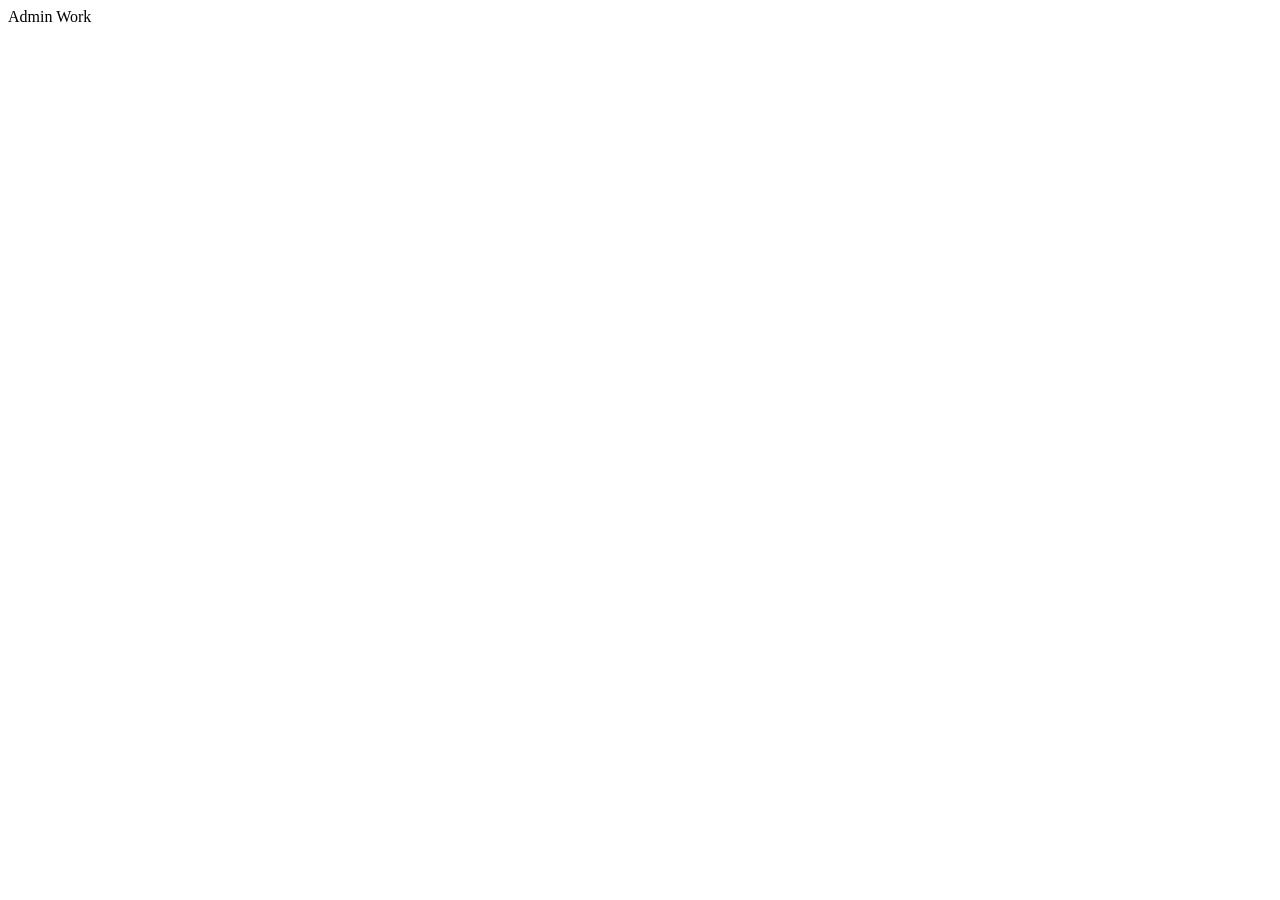
==== index.html @ 3e9dcbf3 "publish" ====
<!DOCTYPE html>
<html lang="zh-CN">
  <head>
    <meta charset="UTF-8" />
    <link rel="icon" href="/admin-work/favicon.ico" />
    <meta name="viewport" content="width=device-width, initial-scale=1.0" />
    <meta
      http-equiv="keywords"
      content="vue,admin,work,vue-admin,vue-admin-work,admin-work,后台,后台管理,框架,spa,vite,vite2,element,element-plus,element-ui,naive,naive-ui,typescript,vue3"
    />
    <link rel="stylesheet" href="/admin-work/static/loading.css" />
    <title>Admin Work</title>
  <script type="module" crossorigin src="/admin-work/assets/index.4fc6acd1.js"></script>
  <link rel="modulepreload" href="/admin-work/assets/vendor.f7361d5e.js">
  <link rel="stylesheet" href="/admin-work/assets/index.82a937ba.css">
</head>
  <body>
    <div id="app">
      <div class="first-loading-wrp">
        <div class="loading-wrp">
          <span class="line"></span>
          <span class="line"></span>
          <span class="line"></span>
          <span class="line"></span>
          <span class="line"></span>
          <span class="line"></span>
          <span class="line"></span>
          <span class="line"></span>
        </div>
        <div class="title">Admin Work</div>
      </div>
    </div>
    
  </body>
</html>
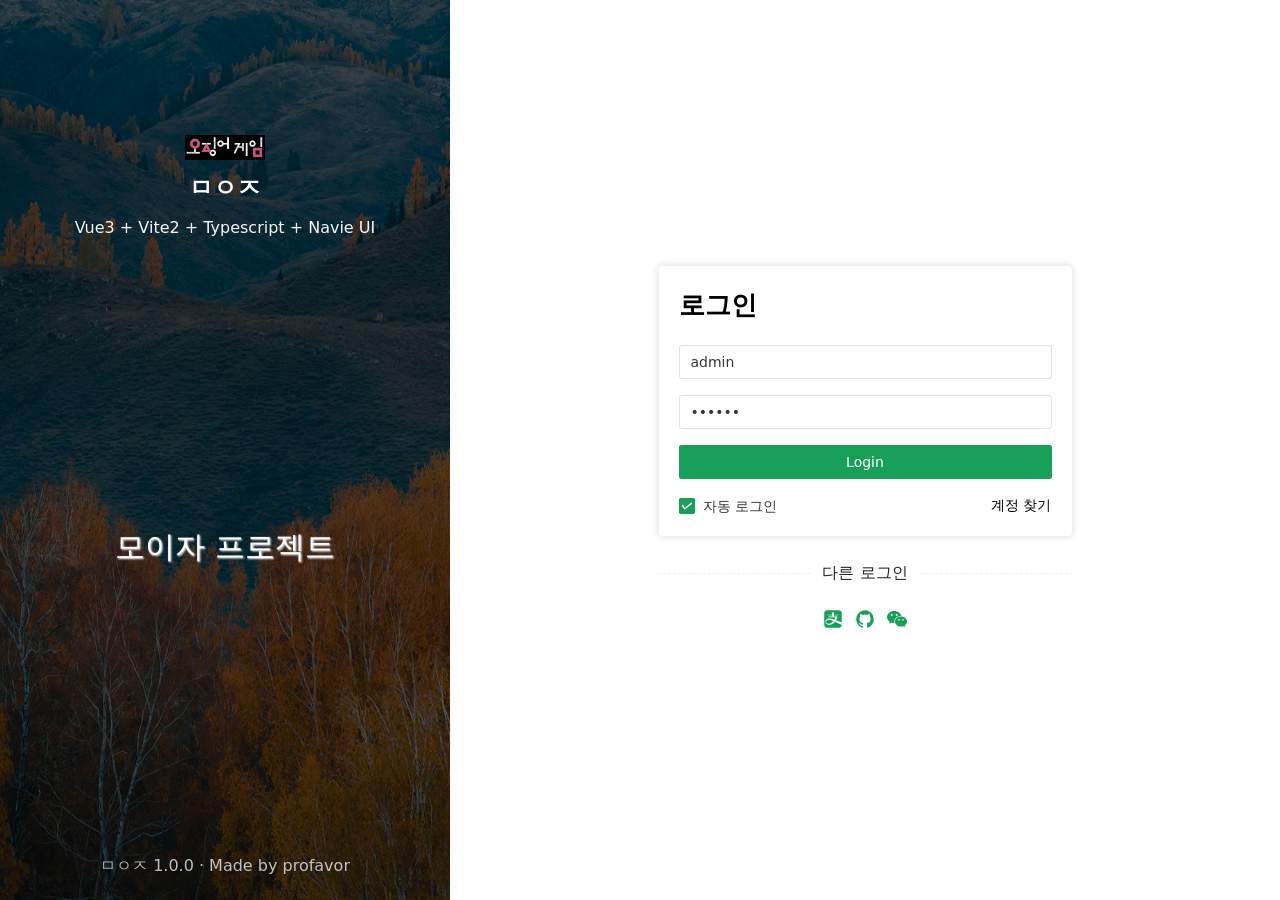
==== commit a7d2b55e: "배포 수정" ====
--- a/index.html
+++ b/index.html
@@ -1,18 +1,18 @@
 <!DOCTYPE html>
-<html lang="zh-CN">
+<html lang="ko">
   <head>
     <meta charset="UTF-8" />
-    <link rel="icon" href="/admin-work/favicon.ico" />
+    <link rel="icon" href="/favicon.ico" />
     <meta name="viewport" content="width=device-width, initial-scale=1.0" />
     <meta
       http-equiv="keywords"
-      content="vue,admin,work,vue-admin,vue-admin-work,admin-work,后台,后台管理,框架,spa,vite,vite2,element,element-plus,element-ui,naive,naive-ui,typescript,vue3"
+      content="vue,admin,work,vue-admin,vue-admin-work,admin-work,spa,vite,vite2,element,element-plus,element-ui,naive,naive-ui,typescript,vue3"
     />
-    <link rel="stylesheet" href="/admin-work/static/loading.css" />
+    <link rel="stylesheet" href="/static/loading.css" />
     <title>Admin Work</title>
-  <script type="module" crossorigin src="/admin-work/assets/index.4fc6acd1.js"></script>
-  <link rel="modulepreload" href="/admin-work/assets/vendor.f7361d5e.js">
-  <link rel="stylesheet" href="/admin-work/assets/index.82a937ba.css">
+  <script type="module" crossorigin src="/assets/index.59d71c91.js"></script>
+  <link rel="modulepreload" href="/assets/vendor.4f9a1a4c.js">
+  <link rel="stylesheet" href="/assets/index.42f4bab5.css">
 </head>
   <body>
     <div id="app">
--- a/static/loading.css
+++ b/static/loading.css
@@ -0,0 +1,70 @@
+.first-loading-wrp {
+  display: flex;
+  flex-direction: column;
+  align-items: center;
+  justify-content: center;
+  height: 90vh;
+  min-height: 90vh;
+}
+
+.loading-wrp{
+  display: flex;
+}
+
+.line{
+  width: 5px;
+  height: 50px;
+  margin: 0 5px;
+  border-radius: 30px;
+}
+
+.loading-wrp > span:nth-child(even) {
+  background-color: #eb0f0f;
+  animation: growAnim 0.4s linear infinite alternate-reverse;
+}
+
+.loading-wrp > span:nth-child(odd) {
+  background-color: #18a058;
+  animation: growAnimReverse 0.4s linear infinite alternate-reverse;
+}
+
+@keyframes growAnim {
+  0% {
+    transform: scale(1, 0.3);
+    -ms-transform: scale(1, 0.3);
+    -webkit-transform: scale(1, 0.3);
+    -moz-transform: scale(1, 0.3);
+    -o-transform: scale(1, 0.3);
+  }
+  100% {
+    transform: scale(1, 1);
+    -ms-transform: scale(1, 1);
+    -webkit-transform: scale(1, 1);
+    -moz-transform: scale(1, 1);
+    -o-transform: scale(1, 1);
+  }
+}
+
+@keyframes growAnimReverse {
+  from {
+    transform: scale(1, 1);
+    -ms-transform: scale(1, 1);
+    -webkit-transform: scale(1, 1);
+    -moz-transform: scale(1, 1);
+    -o-transform: scale(1, 1);
+  }
+  to {
+    transform: scale(1, 0.3);
+    -ms-transform: scale(1, 0.3);
+    -webkit-transform: scale(1, 0.3);
+    -moz-transform: scale(1, 0.3);
+    -o-transform: scale(1, 0.3);
+  }
+}
+
+.first-loading-wrp .title{
+  font-size: 28px; 
+  font-weight: bold; 
+  text-align: center; 
+  margin-top: 50px;
+}
--- a/assets/index.42f4bab5.css
+++ b/assets/index.42f4bab5.css
@@ -0,0 +1,9 @@
+.vaw-layout-container[data-v-435a04eb]{height:100%;max-width:100%;overflow-x:hidden}.vaw-layout-container .mobile-shadow[data-v-435a04eb]{display:none}.vaw-layout-container .layout-mode-ttb[data-v-435a04eb]{margin-top:48px;transition:all .3s ease}.is-mobile .mobile-shadow[data-v-435a04eb]{background-color:#000;position:fixed;top:0;left:0;width:100vw;height:100vh;z-index:997}.is-mobile .close-shadow[data-v-435a04eb]{display:none}.is-mobile .show-shadow[data-v-435a04eb]{display:block;opacity:.5;transition:all .3s ease}.svg-icon[data-v-22845d11]{width:1em;height:1em;vertical-align:-.15em;fill:currentColor;overflow:hidden}.svg-icon[data-v-22845d11]:hover{fill:var(--primary-color-hover)}.svg-external-icon[data-v-22845d11]{background-color:currentColor;-webkit-mask-size:cover!important;mask-size:cover!important;display:inline-block}.scrollbar[data-v-792f3670]::-webkit-scrollbar{width:0}.main-layout-open-status[data-v-792f3670]{margin-left:var(--menu-width)}.main-layout-close-status[data-v-792f3670]{margin-left:65px}.nav-bar-open-status.fixed-nav-bar[data-v-792f3670]{width:calc(100% - var(--menu-width))}.nav-bar-close-status.fixed-nav-bar[data-v-792f3670]{width:calc(100% - 65px)}.main-layout[data-v-792f3670]{padding-top:0;overflow-y:auto}.main-layout_fixed-nav-bar[data-v-792f3670]{padding-top:88px;overflow-y:hidden}.main-layout_fixed-nav-bar .main-base-style[data-v-792f3670]{overflow-y:auto}.vaw-main-layout-container[data-v-792f3670]{height:100%;box-sizing:border-box;transition:margin-left .3s ease}.vaw-main-layout-container .main-base-style[data-v-792f3670]{height:100%;box-sizing:border-box;padding:5px}.vaw-main-layout-container .main-base-light-theme[data-v-792f3670]{background-color:#f0f2f5}.vaw-main-layout-container .main-base-dark-theme[data-v-792f3670]{background-color:#333}.vaw-main-layout-container .main-section[data-v-792f3670]{min-height:calc(100% - 45px - 5px);overflow-x:hidden}.vaw-main-layout-container .fixed-nav-bar[data-v-792f3670]{position:fixed;top:0;transition:width .3s ease;z-index:99}.vaw-main-layout-container .tab-bar-top[data-v-792f3670]{padding-top:48px}.footer-wrapper[data-v-792f3670]{margin-top:6px}.is-mobile .main-layout-close-status[data-v-792f3670],.is-mobile .main-layout-open-status[data-v-792f3670]{margin-left:0;transition:none}.is-mobile .nav-bar-close-status[data-v-792f3670],.is-mobile .nav-bar-open-status[data-v-792f3670]{width:100%}.action-items-wrapper[data-v-efa1f1b6]{position:relative;height:100%;display:flex;align-items:center;z-index:1}.action-items-wrapper .action-item[data-v-efa1f1b6]{min-width:40px;display:flex;align-items:center}.action-items-wrapper .action-item[data-v-efa1f1b6]:hover{cursor:pointer;color:var(--primary-color-hover)}.action-items-wrapper .badge-action-item[data-v-efa1f1b6]{cursor:pointer;margin-right:30px}[data-v-efa1f1b6] .n-input .n-input__border{border:none;border-bottom:1px solid currentColor}[data-v-efa1f1b6] .el-input__inner{border:none!important;height:35px;line-height:35px;color:currentColor!important;background-color:transparent!important}.vaw-avatar-container .action-wrapper[data-v-ae8d3c30]{display:flex;align-items:center}.vaw-avatar-container .action-wrapper .avatar[data-v-ae8d3c30]{width:calc(48px - 15px);height:calc(48px - 15px);display:flex;align-items:center}.vaw-avatar-container .action-wrapper .avatar>img[data-v-ae8d3c30]{border:1px solid #f6f6f6;width:100%;height:100%;-o-object-fit:cover;object-fit:cover;border-radius:50%}.vaw-avatar-container .action-wrapper .nick-name[data-v-ae8d3c30]{margin-left:10px}.vaw-avatar-container .action-wrapper .nick-name .tip[data-v-ae8d3c30]{transform:rotate(0);transition:transform .3s ease}.vaw-avatar-container[data-v-ae8d3c30]:hover{cursor:pointer}.vaw-avatar-container:hover .nick-name .tip[data-v-ae8d3c30]{transform:rotate(180deg);transition:transform .3s ease}.grid-wrapper .icon-wrapper[data-v-62d214cc]{cursor:pointer;border:1px solid #f5f5f5}.CodeMirror{color:#000}.CodeMirror-lines{padding:4px 0}.CodeMirror pre{padding:0 4px}.CodeMirror-gutter-filler,.CodeMirror-scrollbar-filler{background-color:#fff}.CodeMirror-gutters{border-right:1px solid #ddd;background-color:#f7f7f7;white-space:nowrap}.CodeMirror-linenumber{padding:0 3px 0 5px;min-width:20px;text-align:right;color:#999;white-space:nowrap}.CodeMirror-guttermarker{color:#000}.CodeMirror-guttermarker-subtle{color:#999}.CodeMirror-cursor{border-left:1px solid #000;border-right:none;width:0}.CodeMirror div.CodeMirror-secondarycursor{border-left:1px solid silver}.cm-fat-cursor .CodeMirror-cursor{width:auto;border:0!important;background:#7e7}.cm-fat-cursor div.CodeMirror-cursors{z-index:1}.cm-animate-fat-cursor{width:auto;border:0;-webkit-animation:blink 1.06s steps(1) infinite;animation:blink 1.06s steps(1) infinite;background-color:#7e7}@-webkit-keyframes blink{50%{background-color:transparent}}@keyframes blink{50%{background-color:transparent}}.cm-tab{display:inline-block;text-decoration:inherit}.CodeMirror-ruler{border-left:1px solid #ccc;position:absolute}.cm-s-default .cm-header{color:#00f}.cm-s-default .cm-quote{color:#090}.cm-negative{color:#d44}.cm-positive{color:#292}.cm-header,.cm-strong{font-weight:700}.cm-em{font-style:italic}.cm-link{text-decoration:underline}.cm-strikethrough{text-decoration:line-through}.cm-s-default .cm-keyword{color:#708}.cm-s-default .cm-atom{color:#219}.cm-s-default .cm-number{color:#164}.cm-s-default .cm-def{color:#00f}.cm-s-default .cm-variable-2{color:#05a}.cm-s-default .cm-variable-3{color:#085}.cm-s-default .cm-comment{color:#a50}.cm-s-default .cm-string{color:#a11}.cm-s-default .cm-string-2{color:#f50}.cm-s-default .cm-meta,.cm-s-default .cm-qualifier{color:#555}.cm-s-default .cm-builtin{color:#30a}.cm-s-default .cm-bracket{color:#997}.cm-s-default .cm-tag{color:#170}.cm-s-default .cm-attribute{color:#00c}.cm-s-default .cm-hr{color:#999}.cm-s-default .cm-link{color:#00c}.cm-invalidchar,.cm-s-default .cm-error{color:red}.CodeMirror-composing{border-bottom:2px solid}div.CodeMirror span.CodeMirror-matchingbracket{color:#0f0}div.CodeMirror span.CodeMirror-nonmatchingbracket{color:#f22}.CodeMirror-matchingtag{background:rgba(255,150,0,.3)}.CodeMirror-activeline-background{background:#e8f2ff}.CodeMirror{position:relative;overflow:hidden;background:#fff}.CodeMirror-scroll{overflow:scroll!important;margin-bottom:-30px;margin-right:-30px;padding-bottom:30px;height:100%;outline:0;position:relative}.CodeMirror-sizer{position:relative;border-right:30px solid transparent}.CodeMirror-gutter-filler,.CodeMirror-hscrollbar,.CodeMirror-scrollbar-filler,.CodeMirror-vscrollbar{position:absolute;z-index:6;display:none}.CodeMirror-vscrollbar{right:0;top:0;overflow-x:hidden;overflow-y:scroll}.CodeMirror-hscrollbar{bottom:0;left:0;overflow-y:hidden;overflow-x:scroll}.CodeMirror-scrollbar-filler{right:0;bottom:0}.CodeMirror-gutter-filler{left:0;bottom:0}.CodeMirror-gutters{position:absolute;left:0;top:0;min-height:100%;z-index:3}.CodeMirror-gutter{white-space:normal;height:100%;display:inline-block;vertical-align:top;margin-bottom:-30px}.CodeMirror-gutter-wrapper{position:absolute;z-index:4;background:0 0!important;border:none!important;-webkit-user-select:none;-moz-user-select:none;-ms-user-select:none;user-select:none}.CodeMirror-gutter-background{position:absolute;top:0;bottom:0;z-index:4}.CodeMirror-gutter-elt{position:absolute;cursor:default;z-index:4}.CodeMirror-lines{cursor:text;min-height:1px}.CodeMirror pre{border-radius:0;border-width:0;background:0 0;font-family:inherit;font-size:inherit;margin:0;white-space:pre;word-wrap:normal;line-height:inherit;color:inherit;z-index:2;position:relative;overflow:visible;-webkit-tap-highlight-color:transparent;font-variant-ligatures:none}.CodeMirror-wrap pre{word-wrap:break-word;white-space:pre-wrap;word-break:normal}.CodeMirror-linebackground{position:absolute;left:0;right:0;top:0;bottom:0;z-index:0}.CodeMirror-linewidget{position:relative;z-index:2;overflow:auto}.CodeMirror-code{outline:0}.CodeMirror-gutter,.CodeMirror-gutters,.CodeMirror-linenumber,.CodeMirror-scroll,.CodeMirror-sizer{box-sizing:content-box}.CodeMirror-measure{position:absolute;width:100%;height:0;overflow:hidden;visibility:hidden}.CodeMirror-cursor{position:absolute}.CodeMirror-measure pre{position:static}div.CodeMirror-cursors{visibility:hidden;position:relative;z-index:3}.CodeMirror-focused div.CodeMirror-cursors,div.CodeMirror-dragcursors{visibility:visible}.CodeMirror-selected{background:#d9d9d9}.CodeMirror-line::-moz-selection,.CodeMirror-line>span::-moz-selection,.CodeMirror-line>span>span::-moz-selection{background:#d7d4f0}.CodeMirror-focused .CodeMirror-selected,.CodeMirror-line::selection,.CodeMirror-line>span::selection,.CodeMirror-line>span>span::selection{background:#d7d4f0}.CodeMirror-crosshair{cursor:crosshair}.CodeMirror-line::-moz-selection,.CodeMirror-line>span::-moz-selection,.CodeMirror-line>span>span::-moz-selection{background:#d7d4f0}.cm-searching{background:#ffa;background:rgba(255,255,0,.4)}.cm-force-border{padding-right:.1px}@media print{.CodeMirror div.CodeMirror-cursors{visibility:hidden}}.cm-tab-wrap-hack:after{content:''}span.CodeMirror-selectedtext{background:0 0}.CodeMirror{height:auto;min-height:300px;border:1px solid #ddd;border-bottom-left-radius:4px;border-bottom-right-radius:4px;padding:10px;font:inherit;z-index:1}.CodeMirror-scroll{min-height:300px}.CodeMirror-fullscreen{background:#fff;position:fixed!important;top:50px;left:0;right:0;bottom:0;height:auto;z-index:9}.CodeMirror-sided{width:50%!important}.editor-toolbar{position:relative;opacity:.6;-webkit-user-select:none;-moz-user-select:none;-ms-user-select:none;-o-user-select:none;user-select:none;padding:0 10px;border-top:1px solid #bbb;border-left:1px solid #bbb;border-right:1px solid #bbb;border-top-left-radius:4px;border-top-right-radius:4px}.editor-toolbar:after,.editor-toolbar:before{display:block;content:' ';height:1px}.editor-toolbar:before{margin-bottom:8px}.editor-toolbar:after{margin-top:8px}.editor-toolbar:hover,.editor-wrapper input.title:focus,.editor-wrapper input.title:hover{opacity:.8}.editor-toolbar.fullscreen{width:100%;height:50px;overflow-x:auto;overflow-y:hidden;white-space:nowrap;padding-top:10px;padding-bottom:10px;box-sizing:border-box;background:#fff;border:0;position:fixed;top:0;left:0;opacity:1;z-index:9}.editor-toolbar.fullscreen::before{width:20px;height:50px;background:linear-gradient(to right,#fff 0,rgba(255,255,255,0) 100%);position:fixed;top:0;left:0;margin:0;padding:0}.editor-toolbar.fullscreen::after{width:20px;height:50px;background:linear-gradient(to right,rgba(255,255,255,0) 0,#fff 100%);position:fixed;top:0;right:0;margin:0;padding:0}.editor-toolbar a{display:inline-block;text-align:center;text-decoration:none!important;color:#2c3e50!important;width:30px;height:30px;margin:0;border:1px solid transparent;border-radius:3px;cursor:pointer}.editor-toolbar a.active,.editor-toolbar a:hover{background:#fcfcfc;border-color:#95a5a6}.editor-toolbar a:before{line-height:30px}.editor-toolbar i.separator{display:inline-block;width:0;border-left:1px solid #d9d9d9;border-right:1px solid #fff;color:transparent;text-indent:-10px;margin:0 6px}.editor-toolbar a.fa-header-x:after{font-family:Arial,"Helvetica Neue",Helvetica,sans-serif;font-size:65%;vertical-align:text-bottom;position:relative;top:2px}.editor-toolbar a.fa-header-1:after{content:"1"}.editor-toolbar a.fa-header-2:after{content:"2"}.editor-toolbar a.fa-header-3:after{content:"3"}.editor-toolbar a.fa-header-bigger:after{content:"▲"}.editor-toolbar a.fa-header-smaller:after{content:"▼"}.editor-toolbar.disabled-for-preview a:not(.no-disable){pointer-events:none;background:#fff;border-color:transparent;text-shadow:inherit}@media only screen and (max-width:700px){.editor-toolbar a.no-mobile{display:none}}.editor-statusbar{padding:8px 10px;font-size:12px;color:#959694;text-align:right}.editor-statusbar span{display:inline-block;min-width:4em;margin-left:1em}.editor-preview,.editor-preview-side{padding:10px;background:#fafafa;overflow:auto;display:none;box-sizing:border-box}.editor-statusbar .lines:before{content:'lines: '}.editor-statusbar .words:before{content:'words: '}.editor-statusbar .characters:before{content:'characters: '}.editor-preview{position:absolute;width:100%;height:100%;top:0;left:0;z-index:7}.editor-preview-side{position:fixed;bottom:0;width:50%;top:50px;right:0;z-index:9;border:1px solid #ddd}.editor-preview-active,.editor-preview-active-side{display:block}.editor-preview-side>p,.editor-preview>p{margin-top:0}.editor-preview pre,.editor-preview-side pre{background:#eee;margin-bottom:10px}.editor-preview table td,.editor-preview table th,.editor-preview-side table td,.editor-preview-side table th{border:1px solid #ddd;padding:5px}.CodeMirror .CodeMirror-code .cm-tag{color:#63a35c}.CodeMirror .CodeMirror-code .cm-attribute{color:#795da3}.CodeMirror .CodeMirror-code .cm-string{color:#183691}.CodeMirror .CodeMirror-selected{background:#d9d9d9}.CodeMirror .CodeMirror-code .cm-header-1{font-size:200%;line-height:200%}.CodeMirror .CodeMirror-code .cm-header-2{font-size:160%;line-height:160%}.CodeMirror .CodeMirror-code .cm-header-3{font-size:125%;line-height:125%}.CodeMirror .CodeMirror-code .cm-header-4{font-size:110%;line-height:110%}.CodeMirror .CodeMirror-code .cm-comment{background:rgba(0,0,0,.05);border-radius:2px}.CodeMirror .CodeMirror-code .cm-link{color:#7f8c8d}.CodeMirror .CodeMirror-code .cm-url{color:#aab2b3}.CodeMirror .CodeMirror-code .cm-strikethrough{text-decoration:line-through}.CodeMirror .CodeMirror-placeholder{opacity:.5}.CodeMirror .cm-spell-error:not(.cm-url):not(.cm-comment):not(.cm-tag):not(.cm-word){background:rgba(255,0,0,.15)}/*!
+ *  Font Awesome 4.7.0 by @davegandy - http://fontawesome.io - @fontawesome
+ *  License - http://fontawesome.io/license (Font: SIL OFL 1.1, CSS: MIT License)
+ */@font-face{font-family:FontAwesome;src:url('/assets/fontawesome-webfont.7bfcab6d.eot?v=4.7.0');src:url('/assets/fontawesome-webfont.7bfcab6d.eot?#iefix&v=4.7.0') format('embedded-opentype'),url('/assets/fontawesome-webfont.2adefcbc.woff2?v=4.7.0') format('woff2'),url('/assets/fontawesome-webfont.ba0c59de.woff?v=4.7.0') format('woff'),url('/assets/fontawesome-webfont.aa58f33f.ttf?v=4.7.0') format('truetype'),url('/assets/fontawesome-webfont.ad615792.svg?v=4.7.0#fontawesomeregular') format('svg');font-weight:400;font-style:normal}.fa{display:inline-block;font:normal normal normal 14px/1 FontAwesome;font-size:inherit;text-rendering:auto;-webkit-font-smoothing:antialiased;-moz-osx-font-smoothing:grayscale}.fa-lg{font-size:1.33333333em;line-height:.75em;vertical-align:-15%}.fa-2x{font-size:2em}.fa-3x{font-size:3em}.fa-4x{font-size:4em}.fa-5x{font-size:5em}.fa-fw{width:1.28571429em;text-align:center}.fa-ul{padding-left:0;margin-left:2.14285714em;list-style-type:none}.fa-ul>li{position:relative}.fa-li{position:absolute;left:-2.14285714em;width:2.14285714em;top:.14285714em;text-align:center}.fa-li.fa-lg{left:-1.85714286em}.fa-border{padding:.2em .25em .15em;border:solid .08em #eee;border-radius:.1em}.fa-pull-left{float:left}.fa-pull-right{float:right}.fa.fa-pull-left{margin-right:.3em}.fa.fa-pull-right{margin-left:.3em}.pull-right{float:right}.pull-left{float:left}.fa.pull-left{margin-right:.3em}.fa.pull-right{margin-left:.3em}.fa-spin{-webkit-animation:fa-spin 2s infinite linear;animation:fa-spin 2s infinite linear}.fa-pulse{-webkit-animation:fa-spin 1s infinite steps(8);animation:fa-spin 1s infinite steps(8)}@-webkit-keyframes fa-spin{0%{transform:rotate(0)}100%{transform:rotate(359deg)}}@keyframes fa-spin{0%{transform:rotate(0)}100%{transform:rotate(359deg)}}.fa-rotate-90{transform:rotate(90deg)}.fa-rotate-180{transform:rotate(180deg)}.fa-rotate-270{transform:rotate(270deg)}.fa-flip-horizontal{transform:scale(-1,1)}.fa-flip-vertical{transform:scale(1,-1)}:root .fa-flip-horizontal,:root .fa-flip-vertical,:root .fa-rotate-180,:root .fa-rotate-270,:root .fa-rotate-90{filter:none}.fa-stack{position:relative;display:inline-block;width:2em;height:2em;line-height:2em;vertical-align:middle}.fa-stack-1x,.fa-stack-2x{position:absolute;left:0;width:100%;text-align:center}.fa-stack-1x{line-height:inherit}.fa-stack-2x{font-size:2em}.fa-inverse{color:#fff}.fa-glass:before{content:"\f000"}.fa-music:before{content:"\f001"}.fa-search:before{content:"\f002"}.fa-envelope-o:before{content:"\f003"}.fa-heart:before{content:"\f004"}.fa-star:before{content:"\f005"}.fa-star-o:before{content:"\f006"}.fa-user:before{content:"\f007"}.fa-film:before{content:"\f008"}.fa-th-large:before{content:"\f009"}.fa-th:before{content:"\f00a"}.fa-th-list:before{content:"\f00b"}.fa-check:before{content:"\f00c"}.fa-close:before,.fa-remove:before,.fa-times:before{content:"\f00d"}.fa-search-plus:before{content:"\f00e"}.fa-search-minus:before{content:"\f010"}.fa-power-off:before{content:"\f011"}.fa-signal:before{content:"\f012"}.fa-cog:before,.fa-gear:before{content:"\f013"}.fa-trash-o:before{content:"\f014"}.fa-home:before{content:"\f015"}.fa-file-o:before{content:"\f016"}.fa-clock-o:before{content:"\f017"}.fa-road:before{content:"\f018"}.fa-download:before{content:"\f019"}.fa-arrow-circle-o-down:before{content:"\f01a"}.fa-arrow-circle-o-up:before{content:"\f01b"}.fa-inbox:before{content:"\f01c"}.fa-play-circle-o:before{content:"\f01d"}.fa-repeat:before,.fa-rotate-right:before{content:"\f01e"}.fa-refresh:before{content:"\f021"}.fa-list-alt:before{content:"\f022"}.fa-lock:before{content:"\f023"}.fa-flag:before{content:"\f024"}.fa-headphones:before{content:"\f025"}.fa-volume-off:before{content:"\f026"}.fa-volume-down:before{content:"\f027"}.fa-volume-up:before{content:"\f028"}.fa-qrcode:before{content:"\f029"}.fa-barcode:before{content:"\f02a"}.fa-tag:before{content:"\f02b"}.fa-tags:before{content:"\f02c"}.fa-book:before{content:"\f02d"}.fa-bookmark:before{content:"\f02e"}.fa-print:before{content:"\f02f"}.fa-camera:before{content:"\f030"}.fa-font:before{content:"\f031"}.fa-bold:before{content:"\f032"}.fa-italic:before{content:"\f033"}.fa-text-height:before{content:"\f034"}.fa-text-width:before{content:"\f035"}.fa-align-left:before{content:"\f036"}.fa-align-center:before{content:"\f037"}.fa-align-right:before{content:"\f038"}.fa-align-justify:before{content:"\f039"}.fa-list:before{content:"\f03a"}.fa-dedent:before,.fa-outdent:before{content:"\f03b"}.fa-indent:before{content:"\f03c"}.fa-video-camera:before{content:"\f03d"}.fa-image:before,.fa-photo:before,.fa-picture-o:before{content:"\f03e"}.fa-pencil:before{content:"\f040"}.fa-map-marker:before{content:"\f041"}.fa-adjust:before{content:"\f042"}.fa-tint:before{content:"\f043"}.fa-edit:before,.fa-pencil-square-o:before{content:"\f044"}.fa-share-square-o:before{content:"\f045"}.fa-check-square-o:before{content:"\f046"}.fa-arrows:before{content:"\f047"}.fa-step-backward:before{content:"\f048"}.fa-fast-backward:before{content:"\f049"}.fa-backward:before{content:"\f04a"}.fa-play:before{content:"\f04b"}.fa-pause:before{content:"\f04c"}.fa-stop:before{content:"\f04d"}.fa-forward:before{content:"\f04e"}.fa-fast-forward:before{content:"\f050"}.fa-step-forward:before{content:"\f051"}.fa-eject:before{content:"\f052"}.fa-chevron-left:before{content:"\f053"}.fa-chevron-right:before{content:"\f054"}.fa-plus-circle:before{content:"\f055"}.fa-minus-circle:before{content:"\f056"}.fa-times-circle:before{content:"\f057"}.fa-check-circle:before{content:"\f058"}.fa-question-circle:before{content:"\f059"}.fa-info-circle:before{content:"\f05a"}.fa-crosshairs:before{content:"\f05b"}.fa-times-circle-o:before{content:"\f05c"}.fa-check-circle-o:before{content:"\f05d"}.fa-ban:before{content:"\f05e"}.fa-arrow-left:before{content:"\f060"}.fa-arrow-right:before{content:"\f061"}.fa-arrow-up:before{content:"\f062"}.fa-arrow-down:before{content:"\f063"}.fa-mail-forward:before,.fa-share:before{content:"\f064"}.fa-expand:before{content:"\f065"}.fa-compress:before{content:"\f066"}.fa-plus:before{content:"\f067"}.fa-minus:before{content:"\f068"}.fa-asterisk:before{content:"\f069"}.fa-exclamation-circle:before{content:"\f06a"}.fa-gift:before{content:"\f06b"}.fa-leaf:before{content:"\f06c"}.fa-fire:before{content:"\f06d"}.fa-eye:before{content:"\f06e"}.fa-eye-slash:before{content:"\f070"}.fa-exclamation-triangle:before,.fa-warning:before{content:"\f071"}.fa-plane:before{content:"\f072"}.fa-calendar:before{content:"\f073"}.fa-random:before{content:"\f074"}.fa-comment:before{content:"\f075"}.fa-magnet:before{content:"\f076"}.fa-chevron-up:before{content:"\f077"}.fa-chevron-down:before{content:"\f078"}.fa-retweet:before{content:"\f079"}.fa-shopping-cart:before{content:"\f07a"}.fa-folder:before{content:"\f07b"}.fa-folder-open:before{content:"\f07c"}.fa-arrows-v:before{content:"\f07d"}.fa-arrows-h:before{content:"\f07e"}.fa-bar-chart-o:before,.fa-bar-chart:before{content:"\f080"}.fa-twitter-square:before{content:"\f081"}.fa-facebook-square:before{content:"\f082"}.fa-camera-retro:before{content:"\f083"}.fa-key:before{content:"\f084"}.fa-cogs:before,.fa-gears:before{content:"\f085"}.fa-comments:before{content:"\f086"}.fa-thumbs-o-up:before{content:"\f087"}.fa-thumbs-o-down:before{content:"\f088"}.fa-star-half:before{content:"\f089"}.fa-heart-o:before{content:"\f08a"}.fa-sign-out:before{content:"\f08b"}.fa-linkedin-square:before{content:"\f08c"}.fa-thumb-tack:before{content:"\f08d"}.fa-external-link:before{content:"\f08e"}.fa-sign-in:before{content:"\f090"}.fa-trophy:before{content:"\f091"}.fa-github-square:before{content:"\f092"}.fa-upload:before{content:"\f093"}.fa-lemon-o:before{content:"\f094"}.fa-phone:before{content:"\f095"}.fa-square-o:before{content:"\f096"}.fa-bookmark-o:before{content:"\f097"}.fa-phone-square:before{content:"\f098"}.fa-twitter:before{content:"\f099"}.fa-facebook-f:before,.fa-facebook:before{content:"\f09a"}.fa-github:before{content:"\f09b"}.fa-unlock:before{content:"\f09c"}.fa-credit-card:before{content:"\f09d"}.fa-feed:before,.fa-rss:before{content:"\f09e"}.fa-hdd-o:before{content:"\f0a0"}.fa-bullhorn:before{content:"\f0a1"}.fa-bell:before{content:"\f0f3"}.fa-certificate:before{content:"\f0a3"}.fa-hand-o-right:before{content:"\f0a4"}.fa-hand-o-left:before{content:"\f0a5"}.fa-hand-o-up:before{content:"\f0a6"}.fa-hand-o-down:before{content:"\f0a7"}.fa-arrow-circle-left:before{content:"\f0a8"}.fa-arrow-circle-right:before{content:"\f0a9"}.fa-arrow-circle-up:before{content:"\f0aa"}.fa-arrow-circle-down:before{content:"\f0ab"}.fa-globe:before{content:"\f0ac"}.fa-wrench:before{content:"\f0ad"}.fa-tasks:before{content:"\f0ae"}.fa-filter:before{content:"\f0b0"}.fa-briefcase:before{content:"\f0b1"}.fa-arrows-alt:before{content:"\f0b2"}.fa-group:before,.fa-users:before{content:"\f0c0"}.fa-chain:before,.fa-link:before{content:"\f0c1"}.fa-cloud:before{content:"\f0c2"}.fa-flask:before{content:"\f0c3"}.fa-cut:before,.fa-scissors:before{content:"\f0c4"}.fa-copy:before,.fa-files-o:before{content:"\f0c5"}.fa-paperclip:before{content:"\f0c6"}.fa-floppy-o:before,.fa-save:before{content:"\f0c7"}.fa-square:before{content:"\f0c8"}.fa-bars:before,.fa-navicon:before,.fa-reorder:before{content:"\f0c9"}.fa-list-ul:before{content:"\f0ca"}.fa-list-ol:before{content:"\f0cb"}.fa-strikethrough:before{content:"\f0cc"}.fa-underline:before{content:"\f0cd"}.fa-table:before{content:"\f0ce"}.fa-magic:before{content:"\f0d0"}.fa-truck:before{content:"\f0d1"}.fa-pinterest:before{content:"\f0d2"}.fa-pinterest-square:before{content:"\f0d3"}.fa-google-plus-square:before{content:"\f0d4"}.fa-google-plus:before{content:"\f0d5"}.fa-money:before{content:"\f0d6"}.fa-caret-down:before{content:"\f0d7"}.fa-caret-up:before{content:"\f0d8"}.fa-caret-left:before{content:"\f0d9"}.fa-caret-right:before{content:"\f0da"}.fa-columns:before{content:"\f0db"}.fa-sort:before,.fa-unsorted:before{content:"\f0dc"}.fa-sort-desc:before,.fa-sort-down:before{content:"\f0dd"}.fa-sort-asc:before,.fa-sort-up:before{content:"\f0de"}.fa-envelope:before{content:"\f0e0"}.fa-linkedin:before{content:"\f0e1"}.fa-rotate-left:before,.fa-undo:before{content:"\f0e2"}.fa-gavel:before,.fa-legal:before{content:"\f0e3"}.fa-dashboard:before,.fa-tachometer:before{content:"\f0e4"}.fa-comment-o:before{content:"\f0e5"}.fa-comments-o:before{content:"\f0e6"}.fa-bolt:before,.fa-flash:before{content:"\f0e7"}.fa-sitemap:before{content:"\f0e8"}.fa-umbrella:before{content:"\f0e9"}.fa-clipboard:before,.fa-paste:before{content:"\f0ea"}.fa-lightbulb-o:before{content:"\f0eb"}.fa-exchange:before{content:"\f0ec"}.fa-cloud-download:before{content:"\f0ed"}.fa-cloud-upload:before{content:"\f0ee"}.fa-user-md:before{content:"\f0f0"}.fa-stethoscope:before{content:"\f0f1"}.fa-suitcase:before{content:"\f0f2"}.fa-bell-o:before{content:"\f0a2"}.fa-coffee:before{content:"\f0f4"}.fa-cutlery:before{content:"\f0f5"}.fa-file-text-o:before{content:"\f0f6"}.fa-building-o:before{content:"\f0f7"}.fa-hospital-o:before{content:"\f0f8"}.fa-ambulance:before{content:"\f0f9"}.fa-medkit:before{content:"\f0fa"}.fa-fighter-jet:before{content:"\f0fb"}.fa-beer:before{content:"\f0fc"}.fa-h-square:before{content:"\f0fd"}.fa-plus-square:before{content:"\f0fe"}.fa-angle-double-left:before{content:"\f100"}.fa-angle-double-right:before{content:"\f101"}.fa-angle-double-up:before{content:"\f102"}.fa-angle-double-down:before{content:"\f103"}.fa-angle-left:before{content:"\f104"}.fa-angle-right:before{content:"\f105"}.fa-angle-up:before{content:"\f106"}.fa-angle-down:before{content:"\f107"}.fa-desktop:before{content:"\f108"}.fa-laptop:before{content:"\f109"}.fa-tablet:before{content:"\f10a"}.fa-mobile-phone:before,.fa-mobile:before{content:"\f10b"}.fa-circle-o:before{content:"\f10c"}.fa-quote-left:before{content:"\f10d"}.fa-quote-right:before{content:"\f10e"}.fa-spinner:before{content:"\f110"}.fa-circle:before{content:"\f111"}.fa-mail-reply:before,.fa-reply:before{content:"\f112"}.fa-github-alt:before{content:"\f113"}.fa-folder-o:before{content:"\f114"}.fa-folder-open-o:before{content:"\f115"}.fa-smile-o:before{content:"\f118"}.fa-frown-o:before{content:"\f119"}.fa-meh-o:before{content:"\f11a"}.fa-gamepad:before{content:"\f11b"}.fa-keyboard-o:before{content:"\f11c"}.fa-flag-o:before{content:"\f11d"}.fa-flag-checkered:before{content:"\f11e"}.fa-terminal:before{content:"\f120"}.fa-code:before{content:"\f121"}.fa-mail-reply-all:before,.fa-reply-all:before{content:"\f122"}.fa-star-half-empty:before,.fa-star-half-full:before,.fa-star-half-o:before{content:"\f123"}.fa-location-arrow:before{content:"\f124"}.fa-crop:before{content:"\f125"}.fa-code-fork:before{content:"\f126"}.fa-chain-broken:before,.fa-unlink:before{content:"\f127"}.fa-question:before{content:"\f128"}.fa-info:before{content:"\f129"}.fa-exclamation:before{content:"\f12a"}.fa-superscript:before{content:"\f12b"}.fa-subscript:before{content:"\f12c"}.fa-eraser:before{content:"\f12d"}.fa-puzzle-piece:before{content:"\f12e"}.fa-microphone:before{content:"\f130"}.fa-microphone-slash:before{content:"\f131"}.fa-shield:before{content:"\f132"}.fa-calendar-o:before{content:"\f133"}.fa-fire-extinguisher:before{content:"\f134"}.fa-rocket:before{content:"\f135"}.fa-maxcdn:before{content:"\f136"}.fa-chevron-circle-left:before{content:"\f137"}.fa-chevron-circle-right:before{content:"\f138"}.fa-chevron-circle-up:before{content:"\f139"}.fa-chevron-circle-down:before{content:"\f13a"}.fa-html5:before{content:"\f13b"}.fa-css3:before{content:"\f13c"}.fa-anchor:before{content:"\f13d"}.fa-unlock-alt:before{content:"\f13e"}.fa-bullseye:before{content:"\f140"}.fa-ellipsis-h:before{content:"\f141"}.fa-ellipsis-v:before{content:"\f142"}.fa-rss-square:before{content:"\f143"}.fa-play-circle:before{content:"\f144"}.fa-ticket:before{content:"\f145"}.fa-minus-square:before{content:"\f146"}.fa-minus-square-o:before{content:"\f147"}.fa-level-up:before{content:"\f148"}.fa-level-down:before{content:"\f149"}.fa-check-square:before{content:"\f14a"}.fa-pencil-square:before{content:"\f14b"}.fa-external-link-square:before{content:"\f14c"}.fa-share-square:before{content:"\f14d"}.fa-compass:before{content:"\f14e"}.fa-caret-square-o-down:before,.fa-toggle-down:before{content:"\f150"}.fa-caret-square-o-up:before,.fa-toggle-up:before{content:"\f151"}.fa-caret-square-o-right:before,.fa-toggle-right:before{content:"\f152"}.fa-eur:before,.fa-euro:before{content:"\f153"}.fa-gbp:before{content:"\f154"}.fa-dollar:before,.fa-usd:before{content:"\f155"}.fa-inr:before,.fa-rupee:before{content:"\f156"}.fa-cny:before,.fa-jpy:before,.fa-rmb:before,.fa-yen:before{content:"\f157"}.fa-rouble:before,.fa-rub:before,.fa-ruble:before{content:"\f158"}.fa-krw:before,.fa-won:before{content:"\f159"}.fa-bitcoin:before,.fa-btc:before{content:"\f15a"}.fa-file:before{content:"\f15b"}.fa-file-text:before{content:"\f15c"}.fa-sort-alpha-asc:before{content:"\f15d"}.fa-sort-alpha-desc:before{content:"\f15e"}.fa-sort-amount-asc:before{content:"\f160"}.fa-sort-amount-desc:before{content:"\f161"}.fa-sort-numeric-asc:before{content:"\f162"}.fa-sort-numeric-desc:before{content:"\f163"}.fa-thumbs-up:before{content:"\f164"}.fa-thumbs-down:before{content:"\f165"}.fa-youtube-square:before{content:"\f166"}.fa-youtube:before{content:"\f167"}.fa-xing:before{content:"\f168"}.fa-xing-square:before{content:"\f169"}.fa-youtube-play:before{content:"\f16a"}.fa-dropbox:before{content:"\f16b"}.fa-stack-overflow:before{content:"\f16c"}.fa-instagram:before{content:"\f16d"}.fa-flickr:before{content:"\f16e"}.fa-adn:before{content:"\f170"}.fa-bitbucket:before{content:"\f171"}.fa-bitbucket-square:before{content:"\f172"}.fa-tumblr:before{content:"\f173"}.fa-tumblr-square:before{content:"\f174"}.fa-long-arrow-down:before{content:"\f175"}.fa-long-arrow-up:before{content:"\f176"}.fa-long-arrow-left:before{content:"\f177"}.fa-long-arrow-right:before{content:"\f178"}.fa-apple:before{content:"\f179"}.fa-windows:before{content:"\f17a"}.fa-android:before{content:"\f17b"}.fa-linux:before{content:"\f17c"}.fa-dribbble:before{content:"\f17d"}.fa-skype:before{content:"\f17e"}.fa-foursquare:before{content:"\f180"}.fa-trello:before{content:"\f181"}.fa-female:before{content:"\f182"}.fa-male:before{content:"\f183"}.fa-gittip:before,.fa-gratipay:before{content:"\f184"}.fa-sun-o:before{content:"\f185"}.fa-moon-o:before{content:"\f186"}.fa-archive:before{content:"\f187"}.fa-bug:before{content:"\f188"}.fa-vk:before{content:"\f189"}.fa-weibo:before{content:"\f18a"}.fa-renren:before{content:"\f18b"}.fa-pagelines:before{content:"\f18c"}.fa-stack-exchange:before{content:"\f18d"}.fa-arrow-circle-o-right:before{content:"\f18e"}.fa-arrow-circle-o-left:before{content:"\f190"}.fa-caret-square-o-left:before,.fa-toggle-left:before{content:"\f191"}.fa-dot-circle-o:before{content:"\f192"}.fa-wheelchair:before{content:"\f193"}.fa-vimeo-square:before{content:"\f194"}.fa-try:before,.fa-turkish-lira:before{content:"\f195"}.fa-plus-square-o:before{content:"\f196"}.fa-space-shuttle:before{content:"\f197"}.fa-slack:before{content:"\f198"}.fa-envelope-square:before{content:"\f199"}.fa-wordpress:before{content:"\f19a"}.fa-openid:before{content:"\f19b"}.fa-bank:before,.fa-institution:before,.fa-university:before{content:"\f19c"}.fa-graduation-cap:before,.fa-mortar-board:before{content:"\f19d"}.fa-yahoo:before{content:"\f19e"}.fa-google:before{content:"\f1a0"}.fa-reddit:before{content:"\f1a1"}.fa-reddit-square:before{content:"\f1a2"}.fa-stumbleupon-circle:before{content:"\f1a3"}.fa-stumbleupon:before{content:"\f1a4"}.fa-delicious:before{content:"\f1a5"}.fa-digg:before{content:"\f1a6"}.fa-pied-piper-pp:before{content:"\f1a7"}.fa-pied-piper-alt:before{content:"\f1a8"}.fa-drupal:before{content:"\f1a9"}.fa-joomla:before{content:"\f1aa"}.fa-language:before{content:"\f1ab"}.fa-fax:before{content:"\f1ac"}.fa-building:before{content:"\f1ad"}.fa-child:before{content:"\f1ae"}.fa-paw:before{content:"\f1b0"}.fa-spoon:before{content:"\f1b1"}.fa-cube:before{content:"\f1b2"}.fa-cubes:before{content:"\f1b3"}.fa-behance:before{content:"\f1b4"}.fa-behance-square:before{content:"\f1b5"}.fa-steam:before{content:"\f1b6"}.fa-steam-square:before{content:"\f1b7"}.fa-recycle:before{content:"\f1b8"}.fa-automobile:before,.fa-car:before{content:"\f1b9"}.fa-cab:before,.fa-taxi:before{content:"\f1ba"}.fa-tree:before{content:"\f1bb"}.fa-spotify:before{content:"\f1bc"}.fa-deviantart:before{content:"\f1bd"}.fa-soundcloud:before{content:"\f1be"}.fa-database:before{content:"\f1c0"}.fa-file-pdf-o:before{content:"\f1c1"}.fa-file-word-o:before{content:"\f1c2"}.fa-file-excel-o:before{content:"\f1c3"}.fa-file-powerpoint-o:before{content:"\f1c4"}.fa-file-image-o:before,.fa-file-photo-o:before,.fa-file-picture-o:before{content:"\f1c5"}.fa-file-archive-o:before,.fa-file-zip-o:before{content:"\f1c6"}.fa-file-audio-o:before,.fa-file-sound-o:before{content:"\f1c7"}.fa-file-movie-o:before,.fa-file-video-o:before{content:"\f1c8"}.fa-file-code-o:before{content:"\f1c9"}.fa-vine:before{content:"\f1ca"}.fa-codepen:before{content:"\f1cb"}.fa-jsfiddle:before{content:"\f1cc"}.fa-life-bouy:before,.fa-life-buoy:before,.fa-life-ring:before,.fa-life-saver:before,.fa-support:before{content:"\f1cd"}.fa-circle-o-notch:before{content:"\f1ce"}.fa-ra:before,.fa-rebel:before,.fa-resistance:before{content:"\f1d0"}.fa-empire:before,.fa-ge:before{content:"\f1d1"}.fa-git-square:before{content:"\f1d2"}.fa-git:before{content:"\f1d3"}.fa-hacker-news:before,.fa-y-combinator-square:before,.fa-yc-square:before{content:"\f1d4"}.fa-tencent-weibo:before{content:"\f1d5"}.fa-qq:before{content:"\f1d6"}.fa-wechat:before,.fa-weixin:before{content:"\f1d7"}.fa-paper-plane:before,.fa-send:before{content:"\f1d8"}.fa-paper-plane-o:before,.fa-send-o:before{content:"\f1d9"}.fa-history:before{content:"\f1da"}.fa-circle-thin:before{content:"\f1db"}.fa-header:before{content:"\f1dc"}.fa-paragraph:before{content:"\f1dd"}.fa-sliders:before{content:"\f1de"}.fa-share-alt:before{content:"\f1e0"}.fa-share-alt-square:before{content:"\f1e1"}.fa-bomb:before{content:"\f1e2"}.fa-futbol-o:before,.fa-soccer-ball-o:before{content:"\f1e3"}.fa-tty:before{content:"\f1e4"}.fa-binoculars:before{content:"\f1e5"}.fa-plug:before{content:"\f1e6"}.fa-slideshare:before{content:"\f1e7"}.fa-twitch:before{content:"\f1e8"}.fa-yelp:before{content:"\f1e9"}.fa-newspaper-o:before{content:"\f1ea"}.fa-wifi:before{content:"\f1eb"}.fa-calculator:before{content:"\f1ec"}.fa-paypal:before{content:"\f1ed"}.fa-google-wallet:before{content:"\f1ee"}.fa-cc-visa:before{content:"\f1f0"}.fa-cc-mastercard:before{content:"\f1f1"}.fa-cc-discover:before{content:"\f1f2"}.fa-cc-amex:before{content:"\f1f3"}.fa-cc-paypal:before{content:"\f1f4"}.fa-cc-stripe:before{content:"\f1f5"}.fa-bell-slash:before{content:"\f1f6"}.fa-bell-slash-o:before{content:"\f1f7"}.fa-trash:before{content:"\f1f8"}.fa-copyright:before{content:"\f1f9"}.fa-at:before{content:"\f1fa"}.fa-eyedropper:before{content:"\f1fb"}.fa-paint-brush:before{content:"\f1fc"}.fa-birthday-cake:before{content:"\f1fd"}.fa-area-chart:before{content:"\f1fe"}.fa-pie-chart:before{content:"\f200"}.fa-line-chart:before{content:"\f201"}.fa-lastfm:before{content:"\f202"}.fa-lastfm-square:before{content:"\f203"}.fa-toggle-off:before{content:"\f204"}.fa-toggle-on:before{content:"\f205"}.fa-bicycle:before{content:"\f206"}.fa-bus:before{content:"\f207"}.fa-ioxhost:before{content:"\f208"}.fa-angellist:before{content:"\f209"}.fa-cc:before{content:"\f20a"}.fa-ils:before,.fa-shekel:before,.fa-sheqel:before{content:"\f20b"}.fa-meanpath:before{content:"\f20c"}.fa-buysellads:before{content:"\f20d"}.fa-connectdevelop:before{content:"\f20e"}.fa-dashcube:before{content:"\f210"}.fa-forumbee:before{content:"\f211"}.fa-leanpub:before{content:"\f212"}.fa-sellsy:before{content:"\f213"}.fa-shirtsinbulk:before{content:"\f214"}.fa-simplybuilt:before{content:"\f215"}.fa-skyatlas:before{content:"\f216"}.fa-cart-plus:before{content:"\f217"}.fa-cart-arrow-down:before{content:"\f218"}.fa-diamond:before{content:"\f219"}.fa-ship:before{content:"\f21a"}.fa-user-secret:before{content:"\f21b"}.fa-motorcycle:before{content:"\f21c"}.fa-street-view:before{content:"\f21d"}.fa-heartbeat:before{content:"\f21e"}.fa-venus:before{content:"\f221"}.fa-mars:before{content:"\f222"}.fa-mercury:before{content:"\f223"}.fa-intersex:before,.fa-transgender:before{content:"\f224"}.fa-transgender-alt:before{content:"\f225"}.fa-venus-double:before{content:"\f226"}.fa-mars-double:before{content:"\f227"}.fa-venus-mars:before{content:"\f228"}.fa-mars-stroke:before{content:"\f229"}.fa-mars-stroke-v:before{content:"\f22a"}.fa-mars-stroke-h:before{content:"\f22b"}.fa-neuter:before{content:"\f22c"}.fa-genderless:before{content:"\f22d"}.fa-facebook-official:before{content:"\f230"}.fa-pinterest-p:before{content:"\f231"}.fa-whatsapp:before{content:"\f232"}.fa-server:before{content:"\f233"}.fa-user-plus:before{content:"\f234"}.fa-user-times:before{content:"\f235"}.fa-bed:before,.fa-hotel:before{content:"\f236"}.fa-viacoin:before{content:"\f237"}.fa-train:before{content:"\f238"}.fa-subway:before{content:"\f239"}.fa-medium:before{content:"\f23a"}.fa-y-combinator:before,.fa-yc:before{content:"\f23b"}.fa-optin-monster:before{content:"\f23c"}.fa-opencart:before{content:"\f23d"}.fa-expeditedssl:before{content:"\f23e"}.fa-battery-4:before,.fa-battery-full:before,.fa-battery:before{content:"\f240"}.fa-battery-3:before,.fa-battery-three-quarters:before{content:"\f241"}.fa-battery-2:before,.fa-battery-half:before{content:"\f242"}.fa-battery-1:before,.fa-battery-quarter:before{content:"\f243"}.fa-battery-0:before,.fa-battery-empty:before{content:"\f244"}.fa-mouse-pointer:before{content:"\f245"}.fa-i-cursor:before{content:"\f246"}.fa-object-group:before{content:"\f247"}.fa-object-ungroup:before{content:"\f248"}.fa-sticky-note:before{content:"\f249"}.fa-sticky-note-o:before{content:"\f24a"}.fa-cc-jcb:before{content:"\f24b"}.fa-cc-diners-club:before{content:"\f24c"}.fa-clone:before{content:"\f24d"}.fa-balance-scale:before{content:"\f24e"}.fa-hourglass-o:before{content:"\f250"}.fa-hourglass-1:before,.fa-hourglass-start:before{content:"\f251"}.fa-hourglass-2:before,.fa-hourglass-half:before{content:"\f252"}.fa-hourglass-3:before,.fa-hourglass-end:before{content:"\f253"}.fa-hourglass:before{content:"\f254"}.fa-hand-grab-o:before,.fa-hand-rock-o:before{content:"\f255"}.fa-hand-paper-o:before,.fa-hand-stop-o:before{content:"\f256"}.fa-hand-scissors-o:before{content:"\f257"}.fa-hand-lizard-o:before{content:"\f258"}.fa-hand-spock-o:before{content:"\f259"}.fa-hand-pointer-o:before{content:"\f25a"}.fa-hand-peace-o:before{content:"\f25b"}.fa-trademark:before{content:"\f25c"}.fa-registered:before{content:"\f25d"}.fa-creative-commons:before{content:"\f25e"}.fa-gg:before{content:"\f260"}.fa-gg-circle:before{content:"\f261"}.fa-tripadvisor:before{content:"\f262"}.fa-odnoklassniki:before{content:"\f263"}.fa-odnoklassniki-square:before{content:"\f264"}.fa-get-pocket:before{content:"\f265"}.fa-wikipedia-w:before{content:"\f266"}.fa-safari:before{content:"\f267"}.fa-chrome:before{content:"\f268"}.fa-firefox:before{content:"\f269"}.fa-opera:before{content:"\f26a"}.fa-internet-explorer:before{content:"\f26b"}.fa-television:before,.fa-tv:before{content:"\f26c"}.fa-contao:before{content:"\f26d"}.fa-500px:before{content:"\f26e"}.fa-amazon:before{content:"\f270"}.fa-calendar-plus-o:before{content:"\f271"}.fa-calendar-minus-o:before{content:"\f272"}.fa-calendar-times-o:before{content:"\f273"}.fa-calendar-check-o:before{content:"\f274"}.fa-industry:before{content:"\f275"}.fa-map-pin:before{content:"\f276"}.fa-map-signs:before{content:"\f277"}.fa-map-o:before{content:"\f278"}.fa-map:before{content:"\f279"}.fa-commenting:before{content:"\f27a"}.fa-commenting-o:before{content:"\f27b"}.fa-houzz:before{content:"\f27c"}.fa-vimeo:before{content:"\f27d"}.fa-black-tie:before{content:"\f27e"}.fa-fonticons:before{content:"\f280"}.fa-reddit-alien:before{content:"\f281"}.fa-edge:before{content:"\f282"}.fa-credit-card-alt:before{content:"\f283"}.fa-codiepie:before{content:"\f284"}.fa-modx:before{content:"\f285"}.fa-fort-awesome:before{content:"\f286"}.fa-usb:before{content:"\f287"}.fa-product-hunt:before{content:"\f288"}.fa-mixcloud:before{content:"\f289"}.fa-scribd:before{content:"\f28a"}.fa-pause-circle:before{content:"\f28b"}.fa-pause-circle-o:before{content:"\f28c"}.fa-stop-circle:before{content:"\f28d"}.fa-stop-circle-o:before{content:"\f28e"}.fa-shopping-bag:before{content:"\f290"}.fa-shopping-basket:before{content:"\f291"}.fa-hashtag:before{content:"\f292"}.fa-bluetooth:before{content:"\f293"}.fa-bluetooth-b:before{content:"\f294"}.fa-percent:before{content:"\f295"}.fa-gitlab:before{content:"\f296"}.fa-wpbeginner:before{content:"\f297"}.fa-wpforms:before{content:"\f298"}.fa-envira:before{content:"\f299"}.fa-universal-access:before{content:"\f29a"}.fa-wheelchair-alt:before{content:"\f29b"}.fa-question-circle-o:before{content:"\f29c"}.fa-blind:before{content:"\f29d"}.fa-audio-description:before{content:"\f29e"}.fa-volume-control-phone:before{content:"\f2a0"}.fa-braille:before{content:"\f2a1"}.fa-assistive-listening-systems:before{content:"\f2a2"}.fa-american-sign-language-interpreting:before,.fa-asl-interpreting:before{content:"\f2a3"}.fa-deaf:before,.fa-deafness:before,.fa-hard-of-hearing:before{content:"\f2a4"}.fa-glide:before{content:"\f2a5"}.fa-glide-g:before{content:"\f2a6"}.fa-sign-language:before,.fa-signing:before{content:"\f2a7"}.fa-low-vision:before{content:"\f2a8"}.fa-viadeo:before{content:"\f2a9"}.fa-viadeo-square:before{content:"\f2aa"}.fa-snapchat:before{content:"\f2ab"}.fa-snapchat-ghost:before{content:"\f2ac"}.fa-snapchat-square:before{content:"\f2ad"}.fa-pied-piper:before{content:"\f2ae"}.fa-first-order:before{content:"\f2b0"}.fa-yoast:before{content:"\f2b1"}.fa-themeisle:before{content:"\f2b2"}.fa-google-plus-circle:before,.fa-google-plus-official:before{content:"\f2b3"}.fa-fa:before,.fa-font-awesome:before{content:"\f2b4"}.fa-handshake-o:before{content:"\f2b5"}.fa-envelope-open:before{content:"\f2b6"}.fa-envelope-open-o:before{content:"\f2b7"}.fa-linode:before{content:"\f2b8"}.fa-address-book:before{content:"\f2b9"}.fa-address-book-o:before{content:"\f2ba"}.fa-address-card:before,.fa-vcard:before{content:"\f2bb"}.fa-address-card-o:before,.fa-vcard-o:before{content:"\f2bc"}.fa-user-circle:before{content:"\f2bd"}.fa-user-circle-o:before{content:"\f2be"}.fa-user-o:before{content:"\f2c0"}.fa-id-badge:before{content:"\f2c1"}.fa-drivers-license:before,.fa-id-card:before{content:"\f2c2"}.fa-drivers-license-o:before,.fa-id-card-o:before{content:"\f2c3"}.fa-quora:before{content:"\f2c4"}.fa-free-code-camp:before{content:"\f2c5"}.fa-telegram:before{content:"\f2c6"}.fa-thermometer-4:before,.fa-thermometer-full:before,.fa-thermometer:before{content:"\f2c7"}.fa-thermometer-3:before,.fa-thermometer-three-quarters:before{content:"\f2c8"}.fa-thermometer-2:before,.fa-thermometer-half:before{content:"\f2c9"}.fa-thermometer-1:before,.fa-thermometer-quarter:before{content:"\f2ca"}.fa-thermometer-0:before,.fa-thermometer-empty:before{content:"\f2cb"}.fa-shower:before{content:"\f2cc"}.fa-bath:before,.fa-bathtub:before,.fa-s15:before{content:"\f2cd"}.fa-podcast:before{content:"\f2ce"}.fa-window-maximize:before{content:"\f2d0"}.fa-window-minimize:before{content:"\f2d1"}.fa-window-restore:before{content:"\f2d2"}.fa-times-rectangle:before,.fa-window-close:before{content:"\f2d3"}.fa-times-rectangle-o:before,.fa-window-close-o:before{content:"\f2d4"}.fa-bandcamp:before{content:"\f2d5"}.fa-grav:before{content:"\f2d6"}.fa-etsy:before{content:"\f2d7"}.fa-imdb:before{content:"\f2d8"}.fa-ravelry:before{content:"\f2d9"}.fa-eercast:before{content:"\f2da"}.fa-microchip:before{content:"\f2db"}.fa-snowflake-o:before{content:"\f2dc"}.fa-superpowers:before{content:"\f2dd"}.fa-wpexplorer:before{content:"\f2de"}.fa-meetup:before{content:"\f2e0"}.sr-only{position:absolute;width:1px;height:1px;padding:0;margin:-1px;overflow:hidden;clip:rect(0,0,0,0);border:0}.sr-only-focusable:active,.sr-only-focusable:focus{position:static;width:auto;height:auto;margin:0;overflow:visible;clip:auto}.editor-wrapper[data-v-e1368246]{position:relative}.editor-wrapper[data-v-e1368246] .CodeMirror{height:calc(100% - 50px)}/*!
+ * Quill Editor v1.3.7
+ * https://quilljs.com/
+ * Copyright (c) 2014, Jason Chen
+ * Copyright (c) 2013, salesforce.com
+ */.ql-container{box-sizing:border-box;font-family:Helvetica,Arial,sans-serif;font-size:13px;height:100%;margin:0;position:relative}.ql-container.ql-disabled .ql-tooltip{visibility:hidden}.ql-container.ql-disabled .ql-editor ul[data-checked]>li::before{pointer-events:none}.ql-clipboard{left:-100000px;height:1px;overflow-y:hidden;position:absolute;top:50%}.ql-clipboard p{margin:0;padding:0}.ql-editor{box-sizing:border-box;line-height:1.42;height:100%;outline:0;overflow-y:auto;padding:12px 15px;-o-tab-size:4;tab-size:4;-moz-tab-size:4;text-align:left;white-space:pre-wrap;word-wrap:break-word}.ql-editor>*{cursor:text}.ql-editor blockquote,.ql-editor h1,.ql-editor h2,.ql-editor h3,.ql-editor h4,.ql-editor h5,.ql-editor h6,.ql-editor ol,.ql-editor p,.ql-editor pre,.ql-editor ul{margin:0;padding:0;counter-reset:list-1 list-2 list-3 list-4 list-5 list-6 list-7 list-8 list-9}.ql-editor ol,.ql-editor ul{padding-left:1.5em}.ql-editor ol>li,.ql-editor ul>li{list-style-type:none}.ql-editor ul>li::before{content:'\2022'}.ql-editor ul[data-checked=false],.ql-editor ul[data-checked=true]{pointer-events:none}.ql-editor ul[data-checked=false]>li *,.ql-editor ul[data-checked=true]>li *{pointer-events:all}.ql-editor ul[data-checked=false]>li::before,.ql-editor ul[data-checked=true]>li::before{color:#777;cursor:pointer;pointer-events:all}.ql-editor ul[data-checked=true]>li::before{content:'\2611'}.ql-editor ul[data-checked=false]>li::before{content:'\2610'}.ql-editor li::before{display:inline-block;white-space:nowrap;width:1.2em}.ql-editor li:not(.ql-direction-rtl)::before{margin-left:-1.5em;margin-right:.3em;text-align:right}.ql-editor li.ql-direction-rtl::before{margin-left:.3em;margin-right:-1.5em}.ql-editor ol li:not(.ql-direction-rtl),.ql-editor ul li:not(.ql-direction-rtl){padding-left:1.5em}.ql-editor ol li.ql-direction-rtl,.ql-editor ul li.ql-direction-rtl{padding-right:1.5em}.ql-editor ol li{counter-reset:list-1 list-2 list-3 list-4 list-5 list-6 list-7 list-8 list-9;counter-increment:list-0}.ql-editor ol li:before{content:counter(list-0,decimal) '. '}.ql-editor ol li.ql-indent-1{counter-increment:list-1}.ql-editor ol li.ql-indent-1:before{content:counter(list-1,lower-alpha) '. '}.ql-editor ol li.ql-indent-1{counter-reset:list-2 list-3 list-4 list-5 list-6 list-7 list-8 list-9}.ql-editor ol li.ql-indent-2{counter-increment:list-2}.ql-editor ol li.ql-indent-2:before{content:counter(list-2,lower-roman) '. '}.ql-editor ol li.ql-indent-2{counter-reset:list-3 list-4 list-5 list-6 list-7 list-8 list-9}.ql-editor ol li.ql-indent-3{counter-increment:list-3}.ql-editor ol li.ql-indent-3:before{content:counter(list-3,decimal) '. '}.ql-editor ol li.ql-indent-3{counter-reset:list-4 list-5 list-6 list-7 list-8 list-9}.ql-editor ol li.ql-indent-4{counter-increment:list-4}.ql-editor ol li.ql-indent-4:before{content:counter(list-4,lower-alpha) '. '}.ql-editor ol li.ql-indent-4{counter-reset:list-5 list-6 list-7 list-8 list-9}.ql-editor ol li.ql-indent-5{counter-increment:list-5}.ql-editor ol li.ql-indent-5:before{content:counter(list-5,lower-roman) '. '}.ql-editor ol li.ql-indent-5{counter-reset:list-6 list-7 list-8 list-9}.ql-editor ol li.ql-indent-6{counter-increment:list-6}.ql-editor ol li.ql-indent-6:before{content:counter(list-6,decimal) '. '}.ql-editor ol li.ql-indent-6{counter-reset:list-7 list-8 list-9}.ql-editor ol li.ql-indent-7{counter-increment:list-7}.ql-editor ol li.ql-indent-7:before{content:counter(list-7,lower-alpha) '. '}.ql-editor ol li.ql-indent-7{counter-reset:list-8 list-9}.ql-editor ol li.ql-indent-8{counter-increment:list-8}.ql-editor ol li.ql-indent-8:before{content:counter(list-8,lower-roman) '. '}.ql-editor ol li.ql-indent-8{counter-reset:list-9}.ql-editor ol li.ql-indent-9{counter-increment:list-9}.ql-editor ol li.ql-indent-9:before{content:counter(list-9,decimal) '. '}.ql-editor .ql-indent-1:not(.ql-direction-rtl){padding-left:3em}.ql-editor li.ql-indent-1:not(.ql-direction-rtl){padding-left:4.5em}.ql-editor .ql-indent-1.ql-direction-rtl.ql-align-right{padding-right:3em}.ql-editor li.ql-indent-1.ql-direction-rtl.ql-align-right{padding-right:4.5em}.ql-editor .ql-indent-2:not(.ql-direction-rtl){padding-left:6em}.ql-editor li.ql-indent-2:not(.ql-direction-rtl){padding-left:7.5em}.ql-editor .ql-indent-2.ql-direction-rtl.ql-align-right{padding-right:6em}.ql-editor li.ql-indent-2.ql-direction-rtl.ql-align-right{padding-right:7.5em}.ql-editor .ql-indent-3:not(.ql-direction-rtl){padding-left:9em}.ql-editor li.ql-indent-3:not(.ql-direction-rtl){padding-left:10.5em}.ql-editor .ql-indent-3.ql-direction-rtl.ql-align-right{padding-right:9em}.ql-editor li.ql-indent-3.ql-direction-rtl.ql-align-right{padding-right:10.5em}.ql-editor .ql-indent-4:not(.ql-direction-rtl){padding-left:12em}.ql-editor li.ql-indent-4:not(.ql-direction-rtl){padding-left:13.5em}.ql-editor .ql-indent-4.ql-direction-rtl.ql-align-right{padding-right:12em}.ql-editor li.ql-indent-4.ql-direction-rtl.ql-align-right{padding-right:13.5em}.ql-editor .ql-indent-5:not(.ql-direction-rtl){padding-left:15em}.ql-editor li.ql-indent-5:not(.ql-direction-rtl){padding-left:16.5em}.ql-editor .ql-indent-5.ql-direction-rtl.ql-align-right{padding-right:15em}.ql-editor li.ql-indent-5.ql-direction-rtl.ql-align-right{padding-right:16.5em}.ql-editor .ql-indent-6:not(.ql-direction-rtl){padding-left:18em}.ql-editor li.ql-indent-6:not(.ql-direction-rtl){padding-left:19.5em}.ql-editor .ql-indent-6.ql-direction-rtl.ql-align-right{padding-right:18em}.ql-editor li.ql-indent-6.ql-direction-rtl.ql-align-right{padding-right:19.5em}.ql-editor .ql-indent-7:not(.ql-direction-rtl){padding-left:21em}.ql-editor li.ql-indent-7:not(.ql-direction-rtl){padding-left:22.5em}.ql-editor .ql-indent-7.ql-direction-rtl.ql-align-right{padding-right:21em}.ql-editor li.ql-indent-7.ql-direction-rtl.ql-align-right{padding-right:22.5em}.ql-editor .ql-indent-8:not(.ql-direction-rtl){padding-left:24em}.ql-editor li.ql-indent-8:not(.ql-direction-rtl){padding-left:25.5em}.ql-editor .ql-indent-8.ql-direction-rtl.ql-align-right{padding-right:24em}.ql-editor li.ql-indent-8.ql-direction-rtl.ql-align-right{padding-right:25.5em}.ql-editor .ql-indent-9:not(.ql-direction-rtl){padding-left:27em}.ql-editor li.ql-indent-9:not(.ql-direction-rtl){padding-left:28.5em}.ql-editor .ql-indent-9.ql-direction-rtl.ql-align-right{padding-right:27em}.ql-editor li.ql-indent-9.ql-direction-rtl.ql-align-right{padding-right:28.5em}.ql-editor .ql-video{display:block;max-width:100%}.ql-editor .ql-video.ql-align-center{margin:0 auto}.ql-editor .ql-video.ql-align-right{margin:0 0 0 auto}.ql-editor .ql-bg-black{background-color:#000}.ql-editor .ql-bg-red{background-color:#e60000}.ql-editor .ql-bg-orange{background-color:#f90}.ql-editor .ql-bg-yellow{background-color:#ff0}.ql-editor .ql-bg-green{background-color:#008a00}.ql-editor .ql-bg-blue{background-color:#06c}.ql-editor .ql-bg-purple{background-color:#93f}.ql-editor .ql-color-white{color:#fff}.ql-editor .ql-color-red{color:#e60000}.ql-editor .ql-color-orange{color:#f90}.ql-editor .ql-color-yellow{color:#ff0}.ql-editor .ql-color-green{color:#008a00}.ql-editor .ql-color-blue{color:#06c}.ql-editor .ql-color-purple{color:#93f}.ql-editor .ql-font-serif{font-family:Georgia,Times New Roman,serif}.ql-editor .ql-font-monospace{font-family:Monaco,Courier New,monospace}.ql-editor .ql-size-small{font-size:.75em}.ql-editor .ql-size-large{font-size:1.5em}.ql-editor .ql-size-huge{font-size:2.5em}.ql-editor .ql-direction-rtl{direction:rtl;text-align:inherit}.ql-editor .ql-align-center{text-align:center}.ql-editor .ql-align-justify{text-align:justify}.ql-editor .ql-align-right{text-align:right}.ql-editor.ql-blank::before{color:rgba(0,0,0,.6);content:attr(data-placeholder);font-style:italic;left:15px;pointer-events:none;position:absolute;right:15px}.ql-snow .ql-toolbar:after,.ql-snow.ql-toolbar:after{clear:both;content:'';display:table}.ql-snow .ql-toolbar button,.ql-snow.ql-toolbar button{background:0 0;border:none;cursor:pointer;display:inline-block;float:left;height:24px;padding:3px 5px;width:28px}.ql-snow .ql-toolbar button svg,.ql-snow.ql-toolbar button svg{float:left;height:100%}.ql-snow .ql-toolbar button:active:hover,.ql-snow.ql-toolbar button:active:hover{outline:0}.ql-snow .ql-toolbar input.ql-image[type=file],.ql-snow.ql-toolbar input.ql-image[type=file]{display:none}.ql-snow .ql-toolbar .ql-picker-item.ql-selected,.ql-snow .ql-toolbar .ql-picker-item:hover,.ql-snow .ql-toolbar .ql-picker-label.ql-active,.ql-snow .ql-toolbar .ql-picker-label:hover,.ql-snow .ql-toolbar button.ql-active,.ql-snow .ql-toolbar button:focus,.ql-snow .ql-toolbar button:hover,.ql-snow.ql-toolbar .ql-picker-item.ql-selected,.ql-snow.ql-toolbar .ql-picker-item:hover,.ql-snow.ql-toolbar .ql-picker-label.ql-active,.ql-snow.ql-toolbar .ql-picker-label:hover,.ql-snow.ql-toolbar button.ql-active,.ql-snow.ql-toolbar button:focus,.ql-snow.ql-toolbar button:hover{color:#06c}.ql-snow .ql-toolbar .ql-picker-item.ql-selected .ql-fill,.ql-snow .ql-toolbar .ql-picker-item.ql-selected .ql-stroke.ql-fill,.ql-snow .ql-toolbar .ql-picker-item:hover .ql-fill,.ql-snow .ql-toolbar .ql-picker-item:hover .ql-stroke.ql-fill,.ql-snow .ql-toolbar .ql-picker-label.ql-active .ql-fill,.ql-snow .ql-toolbar .ql-picker-label.ql-active .ql-stroke.ql-fill,.ql-snow .ql-toolbar .ql-picker-label:hover .ql-fill,.ql-snow .ql-toolbar .ql-picker-label:hover .ql-stroke.ql-fill,.ql-snow .ql-toolbar button.ql-active .ql-fill,.ql-snow .ql-toolbar button.ql-active .ql-stroke.ql-fill,.ql-snow .ql-toolbar button:focus .ql-fill,.ql-snow .ql-toolbar button:focus .ql-stroke.ql-fill,.ql-snow .ql-toolbar button:hover .ql-fill,.ql-snow .ql-toolbar button:hover .ql-stroke.ql-fill,.ql-snow.ql-toolbar .ql-picker-item.ql-selected .ql-fill,.ql-snow.ql-toolbar .ql-picker-item.ql-selected .ql-stroke.ql-fill,.ql-snow.ql-toolbar .ql-picker-item:hover .ql-fill,.ql-snow.ql-toolbar .ql-picker-item:hover .ql-stroke.ql-fill,.ql-snow.ql-toolbar .ql-picker-label.ql-active .ql-fill,.ql-snow.ql-toolbar .ql-picker-label.ql-active .ql-stroke.ql-fill,.ql-snow.ql-toolbar .ql-picker-label:hover .ql-fill,.ql-snow.ql-toolbar .ql-picker-label:hover .ql-stroke.ql-fill,.ql-snow.ql-toolbar button.ql-active .ql-fill,.ql-snow.ql-toolbar button.ql-active .ql-stroke.ql-fill,.ql-snow.ql-toolbar button:focus .ql-fill,.ql-snow.ql-toolbar button:focus .ql-stroke.ql-fill,.ql-snow.ql-toolbar button:hover .ql-fill,.ql-snow.ql-toolbar button:hover .ql-stroke.ql-fill{fill:#06c}.ql-snow .ql-toolbar .ql-picker-item.ql-selected .ql-stroke,.ql-snow .ql-toolbar .ql-picker-item.ql-selected .ql-stroke-miter,.ql-snow .ql-toolbar .ql-picker-item:hover .ql-stroke,.ql-snow .ql-toolbar .ql-picker-item:hover .ql-stroke-miter,.ql-snow .ql-toolbar .ql-picker-label.ql-active .ql-stroke,.ql-snow .ql-toolbar .ql-picker-label.ql-active .ql-stroke-miter,.ql-snow .ql-toolbar .ql-picker-label:hover .ql-stroke,.ql-snow .ql-toolbar .ql-picker-label:hover .ql-stroke-miter,.ql-snow .ql-toolbar button.ql-active .ql-stroke,.ql-snow .ql-toolbar button.ql-active .ql-stroke-miter,.ql-snow .ql-toolbar button:focus .ql-stroke,.ql-snow .ql-toolbar button:focus .ql-stroke-miter,.ql-snow .ql-toolbar button:hover .ql-stroke,.ql-snow .ql-toolbar button:hover .ql-stroke-miter,.ql-snow.ql-toolbar .ql-picker-item.ql-selected .ql-stroke,.ql-snow.ql-toolbar .ql-picker-item.ql-selected .ql-stroke-miter,.ql-snow.ql-toolbar .ql-picker-item:hover .ql-stroke,.ql-snow.ql-toolbar .ql-picker-item:hover .ql-stroke-miter,.ql-snow.ql-toolbar .ql-picker-label.ql-active .ql-stroke,.ql-snow.ql-toolbar .ql-picker-label.ql-active .ql-stroke-miter,.ql-snow.ql-toolbar .ql-picker-label:hover .ql-stroke,.ql-snow.ql-toolbar .ql-picker-label:hover .ql-stroke-miter,.ql-snow.ql-toolbar button.ql-active .ql-stroke,.ql-snow.ql-toolbar button.ql-active .ql-stroke-miter,.ql-snow.ql-toolbar button:focus .ql-stroke,.ql-snow.ql-toolbar button:focus .ql-stroke-miter,.ql-snow.ql-toolbar button:hover .ql-stroke,.ql-snow.ql-toolbar button:hover .ql-stroke-miter{stroke:#06c}@media (pointer:coarse){.ql-snow .ql-toolbar button:hover:not(.ql-active),.ql-snow.ql-toolbar button:hover:not(.ql-active){color:#444}.ql-snow .ql-toolbar button:hover:not(.ql-active) .ql-fill,.ql-snow .ql-toolbar button:hover:not(.ql-active) .ql-stroke.ql-fill,.ql-snow.ql-toolbar button:hover:not(.ql-active) .ql-fill,.ql-snow.ql-toolbar button:hover:not(.ql-active) .ql-stroke.ql-fill{fill:#444}.ql-snow .ql-toolbar button:hover:not(.ql-active) .ql-stroke,.ql-snow .ql-toolbar button:hover:not(.ql-active) .ql-stroke-miter,.ql-snow.ql-toolbar button:hover:not(.ql-active) .ql-stroke,.ql-snow.ql-toolbar button:hover:not(.ql-active) .ql-stroke-miter{stroke:#444}}.ql-snow{box-sizing:border-box}.ql-snow *{box-sizing:border-box}.ql-snow .ql-hidden{display:none}.ql-snow .ql-out-bottom,.ql-snow .ql-out-top{visibility:hidden}.ql-snow .ql-tooltip{position:absolute;transform:translateY(10px)}.ql-snow .ql-tooltip a{cursor:pointer;text-decoration:none}.ql-snow .ql-tooltip.ql-flip{transform:translateY(-10px)}.ql-snow .ql-formats{display:inline-block;vertical-align:middle}.ql-snow .ql-formats:after{clear:both;content:'';display:table}.ql-snow .ql-stroke{fill:none;stroke:#444;stroke-linecap:round;stroke-linejoin:round;stroke-width:2}.ql-snow .ql-stroke-miter{fill:none;stroke:#444;stroke-miterlimit:10;stroke-width:2}.ql-snow .ql-fill,.ql-snow .ql-stroke.ql-fill{fill:#444}.ql-snow .ql-empty{fill:none}.ql-snow .ql-even{fill-rule:evenodd}.ql-snow .ql-stroke.ql-thin,.ql-snow .ql-thin{stroke-width:1}.ql-snow .ql-transparent{opacity:.4}.ql-snow .ql-direction svg:last-child{display:none}.ql-snow .ql-direction.ql-active svg:last-child{display:inline}.ql-snow .ql-direction.ql-active svg:first-child{display:none}.ql-snow .ql-editor h1{font-size:2em}.ql-snow .ql-editor h2{font-size:1.5em}.ql-snow .ql-editor h3{font-size:1.17em}.ql-snow .ql-editor h4{font-size:1em}.ql-snow .ql-editor h5{font-size:.83em}.ql-snow .ql-editor h6{font-size:.67em}.ql-snow .ql-editor a{text-decoration:underline}.ql-snow .ql-editor blockquote{border-left:4px solid #ccc;margin-bottom:5px;margin-top:5px;padding-left:16px}.ql-snow .ql-editor code,.ql-snow .ql-editor pre{background-color:#f0f0f0;border-radius:3px}.ql-snow .ql-editor pre{white-space:pre-wrap;margin-bottom:5px;margin-top:5px;padding:5px 10px}.ql-snow .ql-editor code{font-size:85%;padding:2px 4px}.ql-snow .ql-editor pre.ql-syntax{background-color:#23241f;color:#f8f8f2;overflow:visible}.ql-snow .ql-editor img{max-width:100%}.ql-snow .ql-picker{color:#444;display:inline-block;float:left;font-size:14px;font-weight:500;height:24px;position:relative;vertical-align:middle}.ql-snow .ql-picker-label{cursor:pointer;display:inline-block;height:100%;padding-left:8px;padding-right:2px;position:relative;width:100%}.ql-snow .ql-picker-label::before{display:inline-block;line-height:22px}.ql-snow .ql-picker-options{background-color:#fff;display:none;min-width:100%;padding:4px 8px;position:absolute;white-space:nowrap}.ql-snow .ql-picker-options .ql-picker-item{cursor:pointer;display:block;padding-bottom:5px;padding-top:5px}.ql-snow .ql-picker.ql-expanded .ql-picker-label{color:#ccc;z-index:2}.ql-snow .ql-picker.ql-expanded .ql-picker-label .ql-fill{fill:#ccc}.ql-snow .ql-picker.ql-expanded .ql-picker-label .ql-stroke{stroke:#ccc}.ql-snow .ql-picker.ql-expanded .ql-picker-options{display:block;margin-top:-1px;top:100%;z-index:1}.ql-snow .ql-color-picker,.ql-snow .ql-icon-picker{width:28px}.ql-snow .ql-color-picker .ql-picker-label,.ql-snow .ql-icon-picker .ql-picker-label{padding:2px 4px}.ql-snow .ql-color-picker .ql-picker-label svg,.ql-snow .ql-icon-picker .ql-picker-label svg{right:4px}.ql-snow .ql-icon-picker .ql-picker-options{padding:4px 0}.ql-snow .ql-icon-picker .ql-picker-item{height:24px;width:24px;padding:2px 4px}.ql-snow .ql-color-picker .ql-picker-options{padding:3px 5px;width:152px}.ql-snow .ql-color-picker .ql-picker-item{border:1px solid transparent;float:left;height:16px;margin:2px;padding:0;width:16px}.ql-snow .ql-picker:not(.ql-color-picker):not(.ql-icon-picker) svg{position:absolute;margin-top:-9px;right:0;top:50%;width:18px}.ql-snow .ql-picker.ql-font .ql-picker-item[data-label]:not([data-label=''])::before,.ql-snow .ql-picker.ql-font .ql-picker-label[data-label]:not([data-label=''])::before,.ql-snow .ql-picker.ql-header .ql-picker-item[data-label]:not([data-label=''])::before,.ql-snow .ql-picker.ql-header .ql-picker-label[data-label]:not([data-label=''])::before,.ql-snow .ql-picker.ql-size .ql-picker-item[data-label]:not([data-label=''])::before,.ql-snow .ql-picker.ql-size .ql-picker-label[data-label]:not([data-label=''])::before{content:attr(data-label)}.ql-snow .ql-picker.ql-header{width:98px}.ql-snow .ql-picker.ql-header .ql-picker-item::before,.ql-snow .ql-picker.ql-header .ql-picker-label::before{content:'Normal'}.ql-snow .ql-picker.ql-header .ql-picker-item[data-value="1"]::before,.ql-snow .ql-picker.ql-header .ql-picker-label[data-value="1"]::before{content:'Heading 1'}.ql-snow .ql-picker.ql-header .ql-picker-item[data-value="2"]::before,.ql-snow .ql-picker.ql-header .ql-picker-label[data-value="2"]::before{content:'Heading 2'}.ql-snow .ql-picker.ql-header .ql-picker-item[data-value="3"]::before,.ql-snow .ql-picker.ql-header .ql-picker-label[data-value="3"]::before{content:'Heading 3'}.ql-snow .ql-picker.ql-header .ql-picker-item[data-value="4"]::before,.ql-snow .ql-picker.ql-header .ql-picker-label[data-value="4"]::before{content:'Heading 4'}.ql-snow .ql-picker.ql-header .ql-picker-item[data-value="5"]::before,.ql-snow .ql-picker.ql-header .ql-picker-label[data-value="5"]::before{content:'Heading 5'}.ql-snow .ql-picker.ql-header .ql-picker-item[data-value="6"]::before,.ql-snow .ql-picker.ql-header .ql-picker-label[data-value="6"]::before{content:'Heading 6'}.ql-snow .ql-picker.ql-header .ql-picker-item[data-value="1"]::before{font-size:2em}.ql-snow .ql-picker.ql-header .ql-picker-item[data-value="2"]::before{font-size:1.5em}.ql-snow .ql-picker.ql-header .ql-picker-item[data-value="3"]::before{font-size:1.17em}.ql-snow .ql-picker.ql-header .ql-picker-item[data-value="4"]::before{font-size:1em}.ql-snow .ql-picker.ql-header .ql-picker-item[data-value="5"]::before{font-size:.83em}.ql-snow .ql-picker.ql-header .ql-picker-item[data-value="6"]::before{font-size:.67em}.ql-snow .ql-picker.ql-font{width:108px}.ql-snow .ql-picker.ql-font .ql-picker-item::before,.ql-snow .ql-picker.ql-font .ql-picker-label::before{content:'Sans Serif'}.ql-snow .ql-picker.ql-font .ql-picker-item[data-value=serif]::before,.ql-snow .ql-picker.ql-font .ql-picker-label[data-value=serif]::before{content:'Serif'}.ql-snow .ql-picker.ql-font .ql-picker-item[data-value=monospace]::before,.ql-snow .ql-picker.ql-font .ql-picker-label[data-value=monospace]::before{content:'Monospace'}.ql-snow .ql-picker.ql-font .ql-picker-item[data-value=serif]::before{font-family:Georgia,Times New Roman,serif}.ql-snow .ql-picker.ql-font .ql-picker-item[data-value=monospace]::before{font-family:Monaco,Courier New,monospace}.ql-snow .ql-picker.ql-size{width:98px}.ql-snow .ql-picker.ql-size .ql-picker-item::before,.ql-snow .ql-picker.ql-size .ql-picker-label::before{content:'Normal'}.ql-snow .ql-picker.ql-size .ql-picker-item[data-value=small]::before,.ql-snow .ql-picker.ql-size .ql-picker-label[data-value=small]::before{content:'Small'}.ql-snow .ql-picker.ql-size .ql-picker-item[data-value=large]::before,.ql-snow .ql-picker.ql-size .ql-picker-label[data-value=large]::before{content:'Large'}.ql-snow .ql-picker.ql-size .ql-picker-item[data-value=huge]::before,.ql-snow .ql-picker.ql-size .ql-picker-label[data-value=huge]::before{content:'Huge'}.ql-snow .ql-picker.ql-size .ql-picker-item[data-value=small]::before{font-size:10px}.ql-snow .ql-picker.ql-size .ql-picker-item[data-value=large]::before{font-size:18px}.ql-snow .ql-picker.ql-size .ql-picker-item[data-value=huge]::before{font-size:32px}.ql-snow .ql-color-picker.ql-background .ql-picker-item{background-color:#fff}.ql-snow .ql-color-picker.ql-color .ql-picker-item{background-color:#000}.ql-toolbar.ql-snow{border:1px solid #ccc;box-sizing:border-box;font-family:'Helvetica Neue',Helvetica,Arial,sans-serif;padding:8px}.ql-toolbar.ql-snow .ql-formats{margin-right:15px}.ql-toolbar.ql-snow .ql-picker-label{border:1px solid transparent}.ql-toolbar.ql-snow .ql-picker-options{border:1px solid transparent;box-shadow:rgba(0,0,0,.2) 0 2px 8px}.ql-toolbar.ql-snow .ql-picker.ql-expanded .ql-picker-label{border-color:#ccc}.ql-toolbar.ql-snow .ql-picker.ql-expanded .ql-picker-options{border-color:#ccc}.ql-toolbar.ql-snow .ql-color-picker .ql-picker-item.ql-selected,.ql-toolbar.ql-snow .ql-color-picker .ql-picker-item:hover{border-color:#000}.ql-toolbar.ql-snow+.ql-container.ql-snow{border-top:0}.ql-snow .ql-tooltip{background-color:#fff;border:1px solid #ccc;box-shadow:0 0 5px #ddd;color:#444;padding:5px 12px;white-space:nowrap}.ql-snow .ql-tooltip::before{content:"Visit URL:";line-height:26px;margin-right:8px}.ql-snow .ql-tooltip input[type=text]{display:none;border:1px solid #ccc;font-size:13px;height:26px;margin:0;padding:3px 5px;width:170px}.ql-snow .ql-tooltip a.ql-preview{display:inline-block;max-width:200px;overflow-x:hidden;text-overflow:ellipsis;vertical-align:top}.ql-snow .ql-tooltip a.ql-action::after{border-right:1px solid #ccc;content:'Edit';margin-left:16px;padding-right:8px}.ql-snow .ql-tooltip a.ql-remove::before{content:'Remove';margin-left:8px}.ql-snow .ql-tooltip a{line-height:26px}.ql-snow .ql-tooltip.ql-editing a.ql-preview,.ql-snow .ql-tooltip.ql-editing a.ql-remove{display:none}.ql-snow .ql-tooltip.ql-editing input[type=text]{display:inline-block}.ql-snow .ql-tooltip.ql-editing a.ql-action::after{border-right:0px;content:'Save';padding-right:0}.ql-snow .ql-tooltip[data-mode=link]::before{content:"Enter link:"}.ql-snow .ql-tooltip[data-mode=formula]::before{content:"Enter formula:"}.ql-snow .ql-tooltip[data-mode=video]::before{content:"Enter video:"}.ql-snow a{color:#06c}.ql-container.ql-snow{border:1px solid #ccc}.search-content-container[data-v-1155e968]{display:flex;justify-content:center;position:fixed;left:0;right:0;top:0;bottom:0;width:100%;height:100vh;z-index:9999;overflow:hidden;background-color:rgba(0,0,0,.5)}.search-content-container .search-content-wrapper[data-v-1155e968]{padding:20px;padding-bottom:50px;margin-top:20vh;height:-webkit-fit-content;height:-moz-fit-content;height:fit-content;background-color:#fff;border-radius:5px;box-shadow:2px 2px 10px rgba(0,0,0,.5)}.table-footer-container[data-v-79a82090]{height:45px;display:flex;flex-direction:row;align-items:center;justify-content:center}.footer-container[data-v-31abfa81]{height:45px;display:flex;justify-content:center;align-items:center;box-sizing:border-box;border-top:1px dashed var(--border-color)}.vaw-header-layout[data-v-35284780]{height:48px;position:fixed;top:0;left:0;right:0;z-index:999;display:flex;align-items:center;box-sizing:border-box;border-bottom:1px solid var(--border-color)}.vaw-header-layout .logo-wrapper[data-v-35284780]{width:var(--menu-width)}.vaw-header-layout .menu-wrapper[data-v-35284780]{flex:1;overflow:hidden}.vaw-header-layout .right-wrapper[data-v-35284780]{height:100%}.vaw-header-layout .avatar-wrapper[data-v-35284780]{padding-right:15px}.fold-open-status[data-v-41b55e1b]{transform:rotate(180deg)}.fold-close-status[data-v-41b55e1b]{transform:rotate(0)}.fold-wrapper[data-v-41b55e1b]{box-sizing:border-box;display:inline-block;line-height:48px;text-align:center;padding:0 10px;font-size:22px;transition:transform .3s ease}.fold-wrapper[data-v-41b55e1b]:hover{color:#999;cursor:pointer}.loading-wrapper[data-v-52ecc6ea]{min-height:50vh;display:flex;justify-content:center;align-items:center}.logo-wrapper[data-v-170eaf2f]{height:48px;display:flex;justify-content:center;align-items:center;border-bottom:1px dashed var(--border-color)}.logo-wrapper .logo-img[data-v-170eaf2f]{width:100px}.logo-wrapper .logo-title[data-v-170eaf2f]{font-weight:700}.logo-wrapper .show-title[data-v-170eaf2f]{transform:scale(1);width:auto;transition:transform .2s ease-in}.logo-wrapper .close-title[data-v-170eaf2f]{transform:scale(0);width:0}.vaw-nav-bar-wrapper[data-v-c684af5c]{height:48px;max-height:48px;min-height:48px;overflow:hidden;box-sizing:border-box;display:flex;align-items:center;border-bottom:1px solid var(--border-color)}.vaw-nav-bar-wrapper .avatar-wrapper[data-v-c684af5c]{padding-right:15px}.vaw-nav-bar-wrapper .right-wrapper[data-v-c684af5c]{height:100%}.dark .el-drawer{background-color:#272727!important}.blue-side .el-drawer,.dark-side .el-drawer,.light .el-drawer{background-color:#ffff!important}.set-container[data-v-4828da33]{position:fixed;right:0;top:0;margin-top:calc(50vh - 100px);z-index:999;max-width:calc(60px + 20px);display:flex;flex-direction:column;justify-content:center;box-shadow:0 2px 4px rgba(0,0,0,.12),0 0 6px rgba(0,0,0,.04)}.set-container .tip-wrapper[data-v-4828da33]{width:60px;height:60px;border-radius:4px;font-size:10px;transition:color .15s ease,background-color .15s ease;display:flex;justify-content:center;align-items:center;flex-direction:column}.set-container .tip-wrapper>i[data-v-4828da33]{font-size:20px;margin-bottom:8px}.set-container .tip-wrapper+.tip-wrapper[data-v-4828da33]{margin-top:10px}.set-container .bg1[data-v-4828da33]{color:#1bc3bb}.set-container .bg1[data-v-4828da33]:hover{background-color:#1bc3bb;color:#fff}.set-container .bg2[data-v-4828da33]{color:#3698fd}.set-container .bg2[data-v-4828da33]:hover{background-color:#3698fd;color:#fff}.wrapper .close-wrapper[data-v-4828da33]{text-align:right;font-size:20px}.wrapper .colors-wrapper[data-v-4828da33]{display:flex;justify-content:space-evenly;align-items:center}.wrapper .colors-wrapper .color-wrapper[data-v-4828da33]{width:20px;height:20px;border-radius:5px;border:1px solid #c1c1c1;margin-bottom:20px;box-shadow:0 2px 12px 0 rgba(0,0,0,.1)}.wrapper .colors-wrapper .circle[data-v-4828da33]::after{content:"";display:block;margin:0 auto;margin-top:25px;width:8px;height:8px;border-radius:50%;background-color:#03be32;text-align:center}.wrapper .setting-item-wrapper[data-v-4828da33]{display:flex;justify-content:space-between;align-items:center;padding:10px;font-size:14px}.example-wrapper+.example-wrapper[data-v-4828da33]{margin-bottom:30px}.info-key[data-v-4828da33]{width:40%}.sidebar-bg-img[data-v-818558a2]{background-image:url("/assets/bg_img.c4fb4187.webp")!important;background-size:cover}.open-status[data-v-818558a2]{width:var(--menu-width);box-shadow:2px 5px 10px rgba(0,0,0,.12);transition:all .3s ease}.close-status[data-v-818558a2]{width:65px;box-shadow:none;transition:all .3s ease}.vaw-side-bar-wrapper[data-v-818558a2]{position:fixed;top:0;left:0;overflow-x:hidden;height:100%;box-sizing:border-box;z-index:999}.vaw-side-bar-wrapper .vaw-menu-wrapper[data-v-818558a2]{overflow-x:hidden;color:#fff}.is-mobile .open-status[data-v-818558a2]{width:var(--menu-width);transform:translateX(0);transition:transform .3s ease}.is-mobile .close-status[data-v-818558a2]{width:var(--menu-width);transform:translateX(calc(var(--menu-width) * -1));transition:transform .3s ease;box-shadow:none}.sidebar-bg-img[data-v-a1c66872]{background-image:url("/assets/bg_img.c4fb4187.webp")!important;background-size:cover}.open-status[data-v-a1c66872]{width:var(--menu-width);box-shadow:2px 5px 10px rgba(0,0,0,.12);transition:all .3s ease}.close-status[data-v-a1c66872]{width:65px;box-shadow:none;transition:all .3s ease}.vaw-tab-split-side-bar-wrapper[data-v-a1c66872]{position:fixed;top:0;left:0;overflow:hidden;height:100vh;box-sizing:border-box;z-index:999}.vaw-tab-split-side-bar-wrapper .tab-split-tab-wrapper[data-v-a1c66872]{position:relative;top:0;left:0;width:65px;min-width:65px;max-width:65px;overflow:hidden;height:100vh;box-sizing:border-box}.vaw-tab-split-side-bar-wrapper .tab-split-tab-wrapper .tab-split-logo-wrapper[data-v-a1c66872]{max-width:65px;min-width:65px}.vaw-tab-split-side-bar-wrapper .tab-split-tab-wrapper .tab-split-content-wrapper[data-v-a1c66872]{position:relative;height:100%}.vaw-tab-split-side-bar-wrapper .tab-split-tab-wrapper .tab-split-content-wrapper .label-item-wrapper[data-v-a1c66872]{position:relative;min-height:57.6px;padding:10px 0;display:flex;flex-direction:column;overflow:hidden;align-items:center;justify-content:center;box-sizing:border-box;color:var(--text-color);z-index:1}.vaw-tab-split-side-bar-wrapper .tab-split-tab-wrapper .tab-split-content-wrapper .label-item-wrapper>i[data-v-a1c66872]{font-size:16px}.vaw-tab-split-side-bar-wrapper .tab-split-tab-wrapper .tab-split-content-wrapper .label-item-wrapper>span[data-v-a1c66872]{font-size:12px;line-height:14px;margin-top:5px}.vaw-tab-split-side-bar-wrapper .tab-split-tab-wrapper .tab-split-content-wrapper .label-item-wrapper[data-v-a1c66872]:hover{cursor:pointer}.vaw-tab-split-side-bar-wrapper .tab-split-tab-wrapper .tab-split-content-wrapper .label-item-wrapper[data-v-a1c66872]::after{content:"";position:absolute;left:5px;top:5px;right:5px;bottom:5px;border-radius:3px;z-index:-1}.vaw-tab-split-side-bar-wrapper .tab-split-tab-wrapper .tab-split-content-wrapper .label-item-wrapper svg[data-v-a1c66872]{width:26px;height:26px}.vaw-tab-split-side-bar-wrapper .tab-split-tab-wrapper .tab-split-content-wrapper .label-item-wrapper[data-v-a1c66872]:hover::after{background-color:var(--primary-color)}.vaw-tab-split-side-bar-wrapper .tab-split-tab-wrapper .tab-split-content-wrapper .vaw-tab-split-item-is-active[data-v-a1c66872]{color:var(--select-text-color)}.vaw-tab-split-side-bar-wrapper .tab-split-tab-wrapper .tab-split-content-wrapper .vaw-tab-split-item-is-active[data-v-a1c66872]::after{background-color:var(--primary-color);content:"";position:absolute;left:5px;top:5px;right:5px;bottom:5px;border-radius:3px;z-index:-1}.vaw-tab-split-side-bar-wrapper .tab-split-menu-wrapper[data-v-a1c66872]{position:absolute;top:0;right:0;bottom:0;left:65px;overflow-x:hidden}.vaw-tab-split-side-bar-wrapper .vaw-menu-wrapper[data-v-a1c66872]{overflow-x:hidden;color:#fff}.is-mobile .open-status[data-v-a1c66872]{width:var(--menu-width);transform:translateX(0);transition:transform .3s ease}.is-mobile .close-status[data-v-a1c66872]{width:var(--menu-width);transform:translateX(-var(--menu-width));transition:transform .3s ease;box-shadow:none}.vaw-tab-bar-container[data-v-6b87e236]{position:relative;height:40px;line-height:calc(40px - 3px);box-sizing:border-box;white-space:nowrap;box-shadow:10px 5px 10px rgba(0,0,0,.1)}.vaw-tab-bar-container .contex-menu-wrapper[data-v-6b87e236]{position:absolute;width:130px;z-index:999;list-style:none;box-shadow:0 2px 4px rgba(0,0,0,.12),0 0 6px rgba(0,0,0,.04);background-color:var(--base-color);padding-left:0}.vaw-tab-bar-container .contex-menu-wrapper>li[data-v-6b87e236]{width:100%;box-sizing:border-box;display:flex;align-items:center;padding:5px 0}.vaw-tab-bar-container .contex-menu-wrapper>li[data-v-6b87e236]:hover{color:var(--primary-color)}.vaw-tab-bar-container .humburger-wrapper[data-v-6b87e236]{position:absolute;top:0;left:0;overflow:hidden;display:flex;justify-content:center;align-items:center;height:100%}.vaw-tab-bar-container .tab-humburger-wrapper[data-v-6b87e236]{margin-left:40px;transition:margin-left .3s ease}.vaw-tab-bar-container .tab-no-humburger-wrapper[data-v-6b87e236]{margin-left:0;transition:margin-left .3s ease}.vaw-tab-bar-container .tab-item[data-v-6b87e236]{padding:7px 10px;cursor:pointer;display:inline-block}.vaw-tab-bar-container .tab-item .icon-item[data-v-6b87e236]{margin-left:0;width:0;transition:all .2s ease-in-out;overflow:hidden}.vaw-tab-bar-container .tab-item:hover .icon-item[data-v-6b87e236]{display:inline;width:14px;height:14px;max-width:14px;max-height:14px;margin-left:5px;font-size:12px;background-color:rgba(0,0,0,.12);border-radius:50%;padding:1px;transition:all .2s ease-in-out}.vaw-tab-bar-container .arrow-wrapper[data-v-6b87e236]{cursor:pointer;font-size:20px;margin:0 8px}.vaw-tab-bar-container .arrow-wrapper__disabled[data-v-6b87e236]{cursor:not-allowed;color:#b9b9b9}ag-grid,ag-grid-angular,ag-grid-aurelia,ag-grid-ng2,ag-grid-polymer{display:block}.ag-hidden{display:none!important}.ag-invisible{visibility:hidden!important}.ag-drag-handle{cursor:move;cursor:-webkit-grab;cursor:grab}.ag-column-drop-wrapper{display:flex}.ag-column-drop-horizontal-half-width{display:inline-block;width:50%!important}.ag-unselectable{-moz-user-select:none;-webkit-user-select:none;-ms-user-select:none;user-select:none}.ag-selectable{-moz-user-select:text;-webkit-user-select:text;-ms-user-select:text;user-select:text}.ag-tab{position:relative}.ag-tab-guard{position:absolute;width:0;height:0;display:block}.ag-select-agg-func-popup{position:absolute}.ag-input-wrapper,.ag-picker-field-wrapper{display:flex;flex:1 1 auto;align-items:center;line-height:normal;position:relative}.ag-shake-left-to-right{-webkit-animation-direction:alternate;animation-direction:alternate;-webkit-animation-duration:.2s;animation-duration:.2s;-webkit-animation-iteration-count:infinite;animation-iteration-count:infinite;-webkit-animation-name:ag-shake-left-to-right;animation-name:ag-shake-left-to-right}@-webkit-keyframes ag-shake-left-to-right{from{padding-left:6px;padding-right:2px}to{padding-left:2px;padding-right:6px}}@keyframes ag-shake-left-to-right{from{padding-left:6px;padding-right:2px}to{padding-left:2px;padding-right:6px}}.ag-root-wrapper{cursor:default;position:relative;display:flex;flex-direction:column;overflow:hidden}.ag-root-wrapper.ag-layout-normal{height:100%}.ag-watermark{position:absolute;bottom:20px;right:25px;opacity:.5;transition:opacity 1s ease-out 3s}.ag-watermark::before{content:"";background-image:url([data-uri]);background-repeat:no-repeat;background-size:170px 40px;display:block;height:40px;width:170px;opacity:.5}.ag-watermark-text{opacity:.5;font-weight:700;font-family:Impact,sans-serif;font-size:19px;padding-left:.7rem}.ag-root-wrapper-body{display:flex;flex-direction:row}.ag-root-wrapper-body.ag-layout-normal{flex:1 1 auto;height:0;min-height:0}.ag-root{position:relative;display:flex;flex-direction:column}.ag-root.ag-layout-auto-height,.ag-root.ag-layout-normal{overflow:hidden;flex:1 1 auto;width:0}.ag-root.ag-layout-normal{height:100%}.ag-body-horizontal-scroll-viewport,.ag-body-viewport,.ag-center-cols-viewport,.ag-floating-bottom-viewport,.ag-floating-top-viewport,.ag-header-viewport,.ag-virtual-list-viewport{position:relative;height:100%;min-width:0;overflow:hidden;flex:1 1 auto}.ag-body-viewport{display:flex}.ag-body-viewport.ag-layout-normal{overflow-y:auto;-webkit-overflow-scrolling:touch}.ag-center-cols-viewport{width:100%;overflow-x:auto}.ag-body-horizontal-scroll-viewport{overflow-x:scroll}.ag-virtual-list-viewport{overflow:auto;width:100%}.ag-body-container,.ag-body-horizontal-scroll-container,.ag-center-cols-container,.ag-floating-bottom-container,.ag-floating-bottom-full-width-container,.ag-floating-top-container,.ag-full-width-container,.ag-header-container,.ag-pinned-left-cols-container,.ag-pinned-right-cols-container,.ag-virtual-list-container{position:relative}.ag-floating-bottom-container,.ag-floating-top-container,.ag-header-container{height:100%;white-space:nowrap}.ag-center-cols-container{display:block}.ag-pinned-right-cols-container{display:block}.ag-body-horizontal-scroll-container{height:100%}.ag-floating-bottom-full-width-container,.ag-floating-top-full-width-container,.ag-full-width-container{position:absolute;top:0;left:0;pointer-events:none}.ag-full-width-container{width:100%}.ag-floating-bottom-full-width-container,.ag-floating-top-full-width-container{display:inline-block;overflow:hidden;height:100%;width:100%}.ag-virtual-list-container{overflow:hidden}.ag-center-cols-clipper{flex:1 1 auto;min-width:0;overflow:hidden;min-height:100%;transform:translate3d(0,0,0)}.ag-body-horizontal-scroll{min-height:0;min-width:0;width:100%;display:flex;position:relative}.ag-body-horizontal-scroll.ag-scrollbar-invisible{position:absolute;bottom:0;left:0;right:0;pointer-events:none}.ag-body-horizontal-scroll.ag-scrollbar-invisible.ag-scrollbar-active,.ag-body-horizontal-scroll.ag-scrollbar-invisible.ag-scrollbar-scrolling{pointer-events:all}.ag-force-vertical-scroll{overflow-y:scroll!important}.ag-horizontal-left-spacer,.ag-horizontal-right-spacer{height:100%;min-width:0;overflow-x:scroll}.ag-horizontal-left-spacer.ag-scroller-corner,.ag-horizontal-right-spacer.ag-scroller-corner{overflow-x:hidden}.ag-header,.ag-pinned-left-header,.ag-pinned-right-header{display:inline-block;overflow:hidden;position:relative}.ag-header-cell-sortable{cursor:pointer}.ag-header{display:flex;width:100%;white-space:nowrap}.ag-pinned-left-header{height:100%}.ag-pinned-right-header{height:100%}.ag-header-row{position:absolute;overflow:hidden}.ag-header-cell{display:inline-flex;align-items:center;position:absolute;height:100%;overflow:hidden}.ag-header-cell.ag-header-active .ag-header-cell-menu-button{opacity:1}.ag-header-cell-menu-button:not(.ag-header-menu-always-show){transition:opacity .2s;opacity:0}.ag-header-cell-label,.ag-header-group-cell-label{display:flex;flex:1 1 auto;overflow:hidden;align-items:center;text-overflow:ellipsis;align-self:stretch}.ag-header-cell-text{overflow:hidden;text-overflow:ellipsis;white-space:nowrap}.ag-right-aligned-header .ag-header-cell-label{flex-direction:row-reverse}.ag-header-group-text{overflow:hidden;text-overflow:ellipsis;white-space:nowrap}.ag-header-cell-resize{position:absolute;z-index:2;height:100%;width:8px;top:0;cursor:ew-resize}.ag-ltr .ag-header-cell-resize{right:-4px}.ag-rtl .ag-header-cell-resize{left:-4px}.ag-pinned-left-header .ag-header-cell-resize{right:-4px}.ag-pinned-right-header .ag-header-cell-resize{left:-4px}.ag-header-select-all{display:flex}.ag-column-moving .ag-cell{transition:left .2s}.ag-column-moving .ag-header-cell{transition:left .2s}.ag-column-moving .ag-header-group-cell{transition:left .2s,width .2s}.ag-column-panel{display:flex;flex-direction:column;overflow:hidden;flex:1 1 auto}.ag-column-select{position:relative;display:flex;flex-direction:column;overflow:hidden;flex:3 1 0px}.ag-column-select-header{position:relative;display:flex;flex:none}.ag-column-select-header-icon{position:relative}.ag-column-select-header-filter-wrapper{flex:1 1 auto}.ag-column-select-header-filter{width:100%}.ag-column-select-list{flex:1 1 0px;overflow:hidden}.ag-column-drop{position:relative;display:inline-flex;align-items:center;overflow:auto;width:100%}.ag-column-drop-list{display:flex;align-items:center}.ag-column-drop-cell{display:flex;align-items:center}.ag-column-drop-cell-text{overflow:hidden;flex:1 1 auto;text-overflow:ellipsis;white-space:nowrap}.ag-column-drop-vertical{display:flex;flex-direction:column;overflow:hidden;align-items:stretch;flex:1 1 0px}.ag-column-drop-vertical-title-bar{display:flex;align-items:center;flex:none}.ag-column-drop-vertical-list{position:relative;align-items:stretch;flex-grow:1;flex-direction:column;overflow-x:auto}.ag-column-drop-vertical-list>*{flex:none}.ag-column-drop-empty .ag-column-drop-vertical-list{overflow:hidden}.ag-column-drop-vertical-empty-message{display:block}.ag-column-drop.ag-column-drop-horizontal{white-space:nowrap;overflow:hidden}.ag-column-drop-cell-button{cursor:pointer}.ag-filter-toolpanel{flex:1 1 0px;min-width:0}.ag-filter-toolpanel-header{position:relative}.ag-filter-toolpanel-header,.ag-filter-toolpanel-search{display:flex;align-items:center}.ag-filter-toolpanel-header>*,.ag-filter-toolpanel-search>*{display:flex;align-items:center}.ag-filter-apply-panel{display:flex;justify-content:flex-end;overflow:hidden}.ag-row-animation .ag-row{transition:transform .4s,top .4s,background-color .1s,opacity .2s}.ag-row-animation .ag-row.ag-after-created{transition:transform .4s,top .4s,height .4s,background-color .1s,opacity .2s}.ag-row-no-animation .ag-row{transition:background-color .1s}.ag-row{white-space:nowrap;width:100%}.ag-row-loading{display:flex;align-items:center}.ag-row-position-absolute{position:absolute}.ag-row-position-relative{position:relative}.ag-full-width-row{overflow:hidden;pointer-events:all}.ag-row-inline-editing{z-index:1}.ag-row-dragging{z-index:2}.ag-stub-cell{display:flex;align-items:center}.ag-cell{display:inline-block;position:absolute;white-space:nowrap}.ag-cell-value,.ag-group-value{overflow:hidden;text-overflow:ellipsis}.ag-cell-wrap-text{white-space:normal;word-break:break-all}.ag-cell-wrapper{display:flex;align-items:center;height:100%}.ag-cell-wrapper.ag-row-group{align-items:flex-start}.ag-sparkline-wrapper{height:100%;width:100%}.ag-full-width-row .ag-cell-wrapper.ag-row-group{align-items:center}.ag-cell-normal-height{height:100%}.ag-cell-inline-editing{z-index:1}.ag-cell-inline-editing .ag-cell-edit-wrapper,.ag-cell-inline-editing .ag-cell-editor,.ag-cell-inline-editing .ag-cell-editor .ag-wrapper,.ag-cell-inline-editing .ag-cell-editor input{height:100%;width:100%;line-height:normal}.ag-cell .ag-icon{display:inline-block;vertical-align:middle}.ag-set-filter-item{display:flex;align-items:center;height:100%}.ag-set-filter-item-value{overflow:hidden;text-overflow:ellipsis;white-space:nowrap}.ag-set-filter-item-checkbox{display:flex}.ag-filter-body-wrapper{display:flex;flex-direction:column}.ag-filter-filter{flex:1 1 0px}.ag-filter-condition{display:flex;justify-content:center}.ag-floating-filter-body{position:relative;display:flex;flex:1 1 auto;height:100%}.ag-floating-filter-full-body{display:flex;flex:1 1 auto;height:100%;width:100%;align-items:center;overflow:hidden}.ag-floating-filter-full-body>div{flex:1 1 auto}.ag-floating-filter-input{align-items:center;display:flex;width:100%}.ag-floating-filter-input>*{flex:1 1 auto}.ag-floating-filter-button{display:flex;flex:none}.ag-dnd-ghost{position:absolute;display:inline-flex;align-items:center;cursor:move;white-space:nowrap;z-index:9999}.ag-overlay{height:100%;left:0;pointer-events:none;position:absolute;top:0;width:100%}.ag-overlay-panel{display:flex;height:100%;width:100%}.ag-overlay-wrapper{display:flex;flex:none;width:100%;height:100%;align-items:center;justify-content:center;text-align:center}.ag-overlay-loading-wrapper{pointer-events:all}.ag-popup-child{z-index:5;top:0}.ag-popup-editor{position:absolute;-webkit-user-select:none;-moz-user-select:none;-ms-user-select:none;user-select:none;z-index:1}.ag-large-text-input{display:block}.ag-virtual-list-item{position:absolute;width:100%}.ag-floating-top{overflow:hidden;white-space:nowrap;width:100%;position:relative;display:flex}.ag-pinned-left-floating-top{display:inline-block;overflow:hidden;position:relative;min-width:0}.ag-pinned-right-floating-top{display:inline-block;overflow:hidden;position:relative;min-width:0}.ag-floating-bottom{overflow:hidden;white-space:nowrap;width:100%;position:relative;display:flex}.ag-pinned-left-floating-bottom{display:inline-block;overflow:hidden;position:relative;min-width:0}.ag-pinned-right-floating-bottom{display:inline-block;overflow:hidden;position:relative;min-width:0}.ag-dialog,.ag-panel{display:flex;flex-direction:column;position:relative;overflow:hidden}.ag-panel-title-bar{display:flex;flex:none;align-items:center;cursor:default}.ag-panel-title-bar-title{flex:1 1 auto}.ag-panel-title-bar-buttons{display:flex}.ag-panel-title-bar-button{cursor:pointer}.ag-panel-content-wrapper{display:flex;flex:1 1 auto;position:relative;overflow:hidden}.ag-dialog{position:absolute}.ag-resizer{position:absolute;pointer-events:none;-webkit-user-select:none;-moz-user-select:none;-ms-user-select:none;user-select:none;z-index:1}.ag-resizer.ag-resizer-topLeft{top:0;left:0;height:5px;width:5px;cursor:nwse-resize}.ag-resizer.ag-resizer-top{top:0;left:5px;right:5px;height:5px;cursor:ns-resize}.ag-resizer.ag-resizer-topRight{top:0;right:0;height:5px;width:5px;cursor:nesw-resize}.ag-resizer.ag-resizer-right{top:5px;right:0;bottom:5px;width:5px;cursor:ew-resize}.ag-resizer.ag-resizer-bottomRight{bottom:0;right:0;height:5px;width:5px;cursor:nwse-resize}.ag-resizer.ag-resizer-bottom{bottom:0;left:5px;right:5px;height:5px;cursor:ns-resize}.ag-resizer.ag-resizer-bottomLeft{bottom:0;left:0;height:5px;width:5px;cursor:nesw-resize}.ag-resizer.ag-resizer-left{left:0;top:5px;bottom:5px;width:5px;cursor:ew-resize}.ag-tooltip{position:absolute;pointer-events:none;z-index:99999}.ag-tooltip-reactui{position:absolute;pointer-events:none;z-index:99999;transition:opacity 1s}.ag-tooltip-reactui.ag-tooltip-hiding{opacity:0}.ag-value-slide-out{margin-right:5px;opacity:1;transition:opacity 3s,margin-right 3s;transition-timing-function:linear}.ag-value-slide-out-end{margin-right:10px;opacity:0}.ag-opacity-zero{opacity:0!important}.ag-menu{max-height:100%;overflow-y:auto;position:absolute;-webkit-user-select:none;-moz-user-select:none;-ms-user-select:none;user-select:none}.ag-menu-column-select-wrapper{height:265px;overflow:auto}.ag-menu-column-select-wrapper .ag-column-select{height:100%}.ag-menu-list{display:table;width:100%}.ag-menu-option,.ag-menu-separator{display:table-row}.ag-menu-option-part,.ag-menu-separator-part{display:table-cell;vertical-align:middle}.ag-menu-option-text{white-space:nowrap}.ag-compact-menu-option{width:100%;display:flex;flex-wrap:nowrap}.ag-compact-menu-option-text{white-space:nowrap;flex:1 1 auto}.ag-rich-select{cursor:default;outline:0}.ag-rich-select-value{display:flex;align-items:center}.ag-rich-select-value-icon{flex:1 1 auto;order:1}.ag-ltr .ag-rich-select-value-icon{text-align:right}.ag-rtl .ag-rich-select-value-icon{text-align:left}.ag-rich-select-list{position:relative}.ag-rich-select-virtual-list-item{display:flex}.ag-rich-select-row{display:flex;flex:1 1 auto;align-items:center;white-space:nowrap}.ag-paging-panel{align-items:center;display:flex;justify-content:flex-end}.ag-paging-page-summary-panel{display:flex;align-items:center}.ag-paging-button{position:relative}.ag-disabled .ag-paging-page-summary-panel{pointer-events:none}.ag-tool-panel-wrapper{display:flex;overflow-y:auto;overflow-x:hidden;cursor:default;-webkit-user-select:none;-moz-user-select:none;-ms-user-select:none;user-select:none}.ag-column-select-column,.ag-column-select-column-group{position:relative;align-items:center;display:flex;flex-direction:row;flex-wrap:nowrap;text-overflow:ellipsis;white-space:nowrap;height:100%}.ag-column-select-column-group>*,.ag-column-select-column>*{flex:none}.ag-column-select-checkbox{display:flex}.ag-tool-panel-horizontal-resize{cursor:ew-resize;height:100%;position:absolute;top:0;width:5px;z-index:1}.ag-ltr .ag-side-bar-left .ag-tool-panel-horizontal-resize{right:-3px}.ag-rtl .ag-side-bar-left .ag-tool-panel-horizontal-resize{left:-3px}.ag-ltr .ag-side-bar-right .ag-tool-panel-horizontal-resize{left:-3px}.ag-rtl .ag-side-bar-right .ag-tool-panel-horizontal-resize{right:-3px}.ag-details-row{width:100%}.ag-details-row-fixed-height{height:100%}.ag-details-grid{width:100%}.ag-details-grid-fixed-height{height:100%}.ag-header-group-cell{display:flex;align-items:center;height:100%;position:absolute}.ag-cell-label-container{display:flex;justify-content:space-between;flex-direction:row-reverse;align-items:center;width:100%;height:100%;overflow:hidden}.ag-right-aligned-header .ag-cell-label-container{flex-direction:row}.ag-side-bar{display:flex;flex-direction:row-reverse}.ag-side-bar-left{order:-1;flex-direction:row}.ag-side-button-button{position:relative;display:flex;flex-direction:column;align-items:center;justify-content:center;flex-wrap:nowrap;white-space:nowrap;outline:0;cursor:pointer}.ag-side-button-label{-ms-writing-mode:tb-lr;writing-mode:vertical-lr}.ag-status-bar{display:flex;justify-content:space-between;overflow:hidden}.ag-status-panel{display:inline-flex}.ag-status-name-value{white-space:nowrap}.ag-status-bar-left{display:inline-flex}.ag-status-bar-center{display:inline-flex}.ag-status-bar-right{display:inline-flex}.ag-icon{display:block;speak:none}.ag-group{position:relative;width:100%}.ag-group-title-bar{display:flex;align-items:center}.ag-group-title{display:block;flex:1 1 auto;min-width:0;overflow:hidden;white-space:nowrap;text-overflow:ellipsis}.ag-group-title-bar .ag-group-title{cursor:default}.ag-group-toolbar{display:flex;align-items:center}.ag-group-container{display:flex}.ag-disabled .ag-group-container{pointer-events:none}.ag-group-container-horizontal{flex-direction:row;flex-wrap:wrap}.ag-group-container-vertical{flex-direction:column}.ag-charts-font-size-color{display:flex;align-self:stretch;justify-content:space-between}.ag-column-group-icons{display:block}.ag-column-group-icons>*{cursor:pointer}.ag-group-item-alignment-stretch .ag-group-item{align-items:stretch}.ag-group-item-alignment-start .ag-group-item{align-items:flex-start}.ag-group-item-alignment-end .ag-group-item{align-items:flex-end}.ag-toggle-button-icon{transition:right .3s;position:absolute;top:-1px}.ag-input-field,.ag-select{display:flex;flex-direction:row;align-items:center}.ag-input-field-input{flex:1 1 auto;width:100%;min-width:0}.ag-floating-filter-input .ag-input-field-input[type=date]{width:1px}.ag-range-field{display:flex;align-items:center}.ag-angle-select{display:flex;align-items:center}.ag-angle-select-wrapper{display:flex}.ag-angle-select-parent-circle{display:block;position:relative}.ag-angle-select-child-circle{position:absolute}.ag-slider-wrapper{display:flex}.ag-slider-wrapper .ag-input-field{flex:1 1 auto}.ag-picker-field-display{flex:1 1 auto}.ag-picker-field{display:flex;align-items:center}.ag-picker-field-icon{display:flex;border:0;padding:0;margin:0;cursor:pointer}.ag-picker-field-wrapper{overflow:hidden}.ag-label-align-right .ag-label{order:1}.ag-label-align-right>*{flex:none}.ag-label-align-top{flex-direction:column;align-items:flex-start}.ag-label-align-top>*{align-self:stretch}.ag-color-panel{width:100%;display:flex;flex-direction:column;text-align:center}.ag-spectrum-color{flex:1 1 auto;position:relative;overflow:hidden;cursor:default}.ag-spectrum-fill{position:absolute;top:0;left:0;right:0;bottom:0}.ag-spectrum-val{cursor:pointer}.ag-spectrum-dragger{position:absolute;pointer-events:none;cursor:pointer}.ag-spectrum-hue{cursor:default;background:linear-gradient(to left,red 3%,#ff0 17%,#0f0 33%,#0ff 50%,#00f 67%,#f0f 83%,red 100%)}.ag-spectrum-alpha{cursor:default}.ag-spectrum-hue-background{width:100%;height:100%}.ag-spectrum-alpha-background{background-image:linear-gradient(to right,rgba(0,0,0,0),#000);width:100%;height:100%}.ag-spectrum-tool{cursor:pointer}.ag-spectrum-slider{position:absolute;pointer-events:none}.ag-recent-colors{display:flex}.ag-recent-color{cursor:pointer}.ag-ltr .ag-column-select-indent-1{padding-left:20px}.ag-rtl .ag-column-select-indent-1{padding-right:20px}.ag-ltr .ag-row-group-indent-1{padding-left:20px}.ag-rtl .ag-row-group-indent-1{padding-right:20px}.ag-ltr .ag-column-select-indent-2{padding-left:40px}.ag-rtl .ag-column-select-indent-2{padding-right:40px}.ag-ltr .ag-row-group-indent-2{padding-left:40px}.ag-rtl .ag-row-group-indent-2{padding-right:40px}.ag-ltr .ag-column-select-indent-3{padding-left:60px}.ag-rtl .ag-column-select-indent-3{padding-right:60px}.ag-ltr .ag-row-group-indent-3{padding-left:60px}.ag-rtl .ag-row-group-indent-3{padding-right:60px}.ag-ltr .ag-column-select-indent-4{padding-left:80px}.ag-rtl .ag-column-select-indent-4{padding-right:80px}.ag-ltr .ag-row-group-indent-4{padding-left:80px}.ag-rtl .ag-row-group-indent-4{padding-right:80px}.ag-ltr .ag-column-select-indent-5{padding-left:100px}.ag-rtl .ag-column-select-indent-5{padding-right:100px}.ag-ltr .ag-row-group-indent-5{padding-left:100px}.ag-rtl .ag-row-group-indent-5{padding-right:100px}.ag-ltr .ag-column-select-indent-6{padding-left:120px}.ag-rtl .ag-column-select-indent-6{padding-right:120px}.ag-ltr .ag-row-group-indent-6{padding-left:120px}.ag-rtl .ag-row-group-indent-6{padding-right:120px}.ag-ltr .ag-column-select-indent-7{padding-left:140px}.ag-rtl .ag-column-select-indent-7{padding-right:140px}.ag-ltr .ag-row-group-indent-7{padding-left:140px}.ag-rtl .ag-row-group-indent-7{padding-right:140px}.ag-ltr .ag-column-select-indent-8{padding-left:160px}.ag-rtl .ag-column-select-indent-8{padding-right:160px}.ag-ltr .ag-row-group-indent-8{padding-left:160px}.ag-rtl .ag-row-group-indent-8{padding-right:160px}.ag-ltr .ag-column-select-indent-9{padding-left:180px}.ag-rtl .ag-column-select-indent-9{padding-right:180px}.ag-ltr .ag-row-group-indent-9{padding-left:180px}.ag-rtl .ag-row-group-indent-9{padding-right:180px}.ag-ltr .ag-column-select-indent-10{padding-left:200px}.ag-rtl .ag-column-select-indent-10{padding-right:200px}.ag-ltr .ag-row-group-indent-10{padding-left:200px}.ag-rtl .ag-row-group-indent-10{padding-right:200px}.ag-ltr .ag-column-select-indent-11{padding-left:220px}.ag-rtl .ag-column-select-indent-11{padding-right:220px}.ag-ltr .ag-row-group-indent-11{padding-left:220px}.ag-rtl .ag-row-group-indent-11{padding-right:220px}.ag-ltr .ag-column-select-indent-12{padding-left:240px}.ag-rtl .ag-column-select-indent-12{padding-right:240px}.ag-ltr .ag-row-group-indent-12{padding-left:240px}.ag-rtl .ag-row-group-indent-12{padding-right:240px}.ag-ltr .ag-column-select-indent-13{padding-left:260px}.ag-rtl .ag-column-select-indent-13{padding-right:260px}.ag-ltr .ag-row-group-indent-13{padding-left:260px}.ag-rtl .ag-row-group-indent-13{padding-right:260px}.ag-ltr .ag-column-select-indent-14{padding-left:280px}.ag-rtl .ag-column-select-indent-14{padding-right:280px}.ag-ltr .ag-row-group-indent-14{padding-left:280px}.ag-rtl .ag-row-group-indent-14{padding-right:280px}.ag-ltr .ag-column-select-indent-15{padding-left:300px}.ag-rtl .ag-column-select-indent-15{padding-right:300px}.ag-ltr .ag-row-group-indent-15{padding-left:300px}.ag-rtl .ag-row-group-indent-15{padding-right:300px}.ag-ltr .ag-column-select-indent-16{padding-left:320px}.ag-rtl .ag-column-select-indent-16{padding-right:320px}.ag-ltr .ag-row-group-indent-16{padding-left:320px}.ag-rtl .ag-row-group-indent-16{padding-right:320px}.ag-ltr .ag-column-select-indent-17{padding-left:340px}.ag-rtl .ag-column-select-indent-17{padding-right:340px}.ag-ltr .ag-row-group-indent-17{padding-left:340px}.ag-rtl .ag-row-group-indent-17{padding-right:340px}.ag-ltr .ag-column-select-indent-18{padding-left:360px}.ag-rtl .ag-column-select-indent-18{padding-right:360px}.ag-ltr .ag-row-group-indent-18{padding-left:360px}.ag-rtl .ag-row-group-indent-18{padding-right:360px}.ag-ltr .ag-column-select-indent-19{padding-left:380px}.ag-rtl .ag-column-select-indent-19{padding-right:380px}.ag-ltr .ag-row-group-indent-19{padding-left:380px}.ag-rtl .ag-row-group-indent-19{padding-right:380px}.ag-ltr .ag-column-select-indent-20{padding-left:400px}.ag-rtl .ag-column-select-indent-20{padding-right:400px}.ag-ltr .ag-row-group-indent-20{padding-left:400px}.ag-rtl .ag-row-group-indent-20{padding-right:400px}.ag-ltr .ag-column-select-indent-21{padding-left:420px}.ag-rtl .ag-column-select-indent-21{padding-right:420px}.ag-ltr .ag-row-group-indent-21{padding-left:420px}.ag-rtl .ag-row-group-indent-21{padding-right:420px}.ag-ltr .ag-column-select-indent-22{padding-left:440px}.ag-rtl .ag-column-select-indent-22{padding-right:440px}.ag-ltr .ag-row-group-indent-22{padding-left:440px}.ag-rtl .ag-row-group-indent-22{padding-right:440px}.ag-ltr .ag-column-select-indent-23{padding-left:460px}.ag-rtl .ag-column-select-indent-23{padding-right:460px}.ag-ltr .ag-row-group-indent-23{padding-left:460px}.ag-rtl .ag-row-group-indent-23{padding-right:460px}.ag-ltr .ag-column-select-indent-24{padding-left:480px}.ag-rtl .ag-column-select-indent-24{padding-right:480px}.ag-ltr .ag-row-group-indent-24{padding-left:480px}.ag-rtl .ag-row-group-indent-24{padding-right:480px}.ag-ltr .ag-column-select-indent-25{padding-left:500px}.ag-rtl .ag-column-select-indent-25{padding-right:500px}.ag-ltr .ag-row-group-indent-25{padding-left:500px}.ag-rtl .ag-row-group-indent-25{padding-right:500px}.ag-ltr .ag-column-select-indent-26{padding-left:520px}.ag-rtl .ag-column-select-indent-26{padding-right:520px}.ag-ltr .ag-row-group-indent-26{padding-left:520px}.ag-rtl .ag-row-group-indent-26{padding-right:520px}.ag-ltr .ag-column-select-indent-27{padding-left:540px}.ag-rtl .ag-column-select-indent-27{padding-right:540px}.ag-ltr .ag-row-group-indent-27{padding-left:540px}.ag-rtl .ag-row-group-indent-27{padding-right:540px}.ag-ltr .ag-column-select-indent-28{padding-left:560px}.ag-rtl .ag-column-select-indent-28{padding-right:560px}.ag-ltr .ag-row-group-indent-28{padding-left:560px}.ag-rtl .ag-row-group-indent-28{padding-right:560px}.ag-ltr .ag-column-select-indent-29{padding-left:580px}.ag-rtl .ag-column-select-indent-29{padding-right:580px}.ag-ltr .ag-row-group-indent-29{padding-left:580px}.ag-rtl .ag-row-group-indent-29{padding-right:580px}.ag-ltr .ag-column-select-indent-30{padding-left:600px}.ag-rtl .ag-column-select-indent-30{padding-right:600px}.ag-ltr .ag-row-group-indent-30{padding-left:600px}.ag-rtl .ag-row-group-indent-30{padding-right:600px}.ag-ltr .ag-column-select-indent-31{padding-left:620px}.ag-rtl .ag-column-select-indent-31{padding-right:620px}.ag-ltr .ag-row-group-indent-31{padding-left:620px}.ag-rtl .ag-row-group-indent-31{padding-right:620px}.ag-ltr .ag-column-select-indent-32{padding-left:640px}.ag-rtl .ag-column-select-indent-32{padding-right:640px}.ag-ltr .ag-row-group-indent-32{padding-left:640px}.ag-rtl .ag-row-group-indent-32{padding-right:640px}.ag-ltr .ag-column-select-indent-33{padding-left:660px}.ag-rtl .ag-column-select-indent-33{padding-right:660px}.ag-ltr .ag-row-group-indent-33{padding-left:660px}.ag-rtl .ag-row-group-indent-33{padding-right:660px}.ag-ltr .ag-column-select-indent-34{padding-left:680px}.ag-rtl .ag-column-select-indent-34{padding-right:680px}.ag-ltr .ag-row-group-indent-34{padding-left:680px}.ag-rtl .ag-row-group-indent-34{padding-right:680px}.ag-ltr .ag-column-select-indent-35{padding-left:700px}.ag-rtl .ag-column-select-indent-35{padding-right:700px}.ag-ltr .ag-row-group-indent-35{padding-left:700px}.ag-rtl .ag-row-group-indent-35{padding-right:700px}.ag-ltr .ag-column-select-indent-36{padding-left:720px}.ag-rtl .ag-column-select-indent-36{padding-right:720px}.ag-ltr .ag-row-group-indent-36{padding-left:720px}.ag-rtl .ag-row-group-indent-36{padding-right:720px}.ag-ltr .ag-column-select-indent-37{padding-left:740px}.ag-rtl .ag-column-select-indent-37{padding-right:740px}.ag-ltr .ag-row-group-indent-37{padding-left:740px}.ag-rtl .ag-row-group-indent-37{padding-right:740px}.ag-ltr .ag-column-select-indent-38{padding-left:760px}.ag-rtl .ag-column-select-indent-38{padding-right:760px}.ag-ltr .ag-row-group-indent-38{padding-left:760px}.ag-rtl .ag-row-group-indent-38{padding-right:760px}.ag-ltr .ag-column-select-indent-39{padding-left:780px}.ag-rtl .ag-column-select-indent-39{padding-right:780px}.ag-ltr .ag-row-group-indent-39{padding-left:780px}.ag-rtl .ag-row-group-indent-39{padding-right:780px}.ag-ltr .ag-column-select-indent-40{padding-left:800px}.ag-rtl .ag-column-select-indent-40{padding-right:800px}.ag-ltr .ag-row-group-indent-40{padding-left:800px}.ag-rtl .ag-row-group-indent-40{padding-right:800px}.ag-ltr .ag-column-select-indent-41{padding-left:820px}.ag-rtl .ag-column-select-indent-41{padding-right:820px}.ag-ltr .ag-row-group-indent-41{padding-left:820px}.ag-rtl .ag-row-group-indent-41{padding-right:820px}.ag-ltr .ag-column-select-indent-42{padding-left:840px}.ag-rtl .ag-column-select-indent-42{padding-right:840px}.ag-ltr .ag-row-group-indent-42{padding-left:840px}.ag-rtl .ag-row-group-indent-42{padding-right:840px}.ag-ltr .ag-column-select-indent-43{padding-left:860px}.ag-rtl .ag-column-select-indent-43{padding-right:860px}.ag-ltr .ag-row-group-indent-43{padding-left:860px}.ag-rtl .ag-row-group-indent-43{padding-right:860px}.ag-ltr .ag-column-select-indent-44{padding-left:880px}.ag-rtl .ag-column-select-indent-44{padding-right:880px}.ag-ltr .ag-row-group-indent-44{padding-left:880px}.ag-rtl .ag-row-group-indent-44{padding-right:880px}.ag-ltr .ag-column-select-indent-45{padding-left:900px}.ag-rtl .ag-column-select-indent-45{padding-right:900px}.ag-ltr .ag-row-group-indent-45{padding-left:900px}.ag-rtl .ag-row-group-indent-45{padding-right:900px}.ag-ltr .ag-column-select-indent-46{padding-left:920px}.ag-rtl .ag-column-select-indent-46{padding-right:920px}.ag-ltr .ag-row-group-indent-46{padding-left:920px}.ag-rtl .ag-row-group-indent-46{padding-right:920px}.ag-ltr .ag-column-select-indent-47{padding-left:940px}.ag-rtl .ag-column-select-indent-47{padding-right:940px}.ag-ltr .ag-row-group-indent-47{padding-left:940px}.ag-rtl .ag-row-group-indent-47{padding-right:940px}.ag-ltr .ag-column-select-indent-48{padding-left:960px}.ag-rtl .ag-column-select-indent-48{padding-right:960px}.ag-ltr .ag-row-group-indent-48{padding-left:960px}.ag-rtl .ag-row-group-indent-48{padding-right:960px}.ag-ltr .ag-column-select-indent-49{padding-left:980px}.ag-rtl .ag-column-select-indent-49{padding-right:980px}.ag-ltr .ag-row-group-indent-49{padding-left:980px}.ag-rtl .ag-row-group-indent-49{padding-right:980px}.ag-ltr .ag-column-select-indent-50{padding-left:1000px}.ag-rtl .ag-column-select-indent-50{padding-right:1000px}.ag-ltr .ag-row-group-indent-50{padding-left:1000px}.ag-rtl .ag-row-group-indent-50{padding-right:1000px}.ag-ltr .ag-column-select-indent-51{padding-left:1020px}.ag-rtl .ag-column-select-indent-51{padding-right:1020px}.ag-ltr .ag-row-group-indent-51{padding-left:1020px}.ag-rtl .ag-row-group-indent-51{padding-right:1020px}.ag-ltr .ag-column-select-indent-52{padding-left:1040px}.ag-rtl .ag-column-select-indent-52{padding-right:1040px}.ag-ltr .ag-row-group-indent-52{padding-left:1040px}.ag-rtl .ag-row-group-indent-52{padding-right:1040px}.ag-ltr .ag-column-select-indent-53{padding-left:1060px}.ag-rtl .ag-column-select-indent-53{padding-right:1060px}.ag-ltr .ag-row-group-indent-53{padding-left:1060px}.ag-rtl .ag-row-group-indent-53{padding-right:1060px}.ag-ltr .ag-column-select-indent-54{padding-left:1080px}.ag-rtl .ag-column-select-indent-54{padding-right:1080px}.ag-ltr .ag-row-group-indent-54{padding-left:1080px}.ag-rtl .ag-row-group-indent-54{padding-right:1080px}.ag-ltr .ag-column-select-indent-55{padding-left:1100px}.ag-rtl .ag-column-select-indent-55{padding-right:1100px}.ag-ltr .ag-row-group-indent-55{padding-left:1100px}.ag-rtl .ag-row-group-indent-55{padding-right:1100px}.ag-ltr .ag-column-select-indent-56{padding-left:1120px}.ag-rtl .ag-column-select-indent-56{padding-right:1120px}.ag-ltr .ag-row-group-indent-56{padding-left:1120px}.ag-rtl .ag-row-group-indent-56{padding-right:1120px}.ag-ltr .ag-column-select-indent-57{padding-left:1140px}.ag-rtl .ag-column-select-indent-57{padding-right:1140px}.ag-ltr .ag-row-group-indent-57{padding-left:1140px}.ag-rtl .ag-row-group-indent-57{padding-right:1140px}.ag-ltr .ag-column-select-indent-58{padding-left:1160px}.ag-rtl .ag-column-select-indent-58{padding-right:1160px}.ag-ltr .ag-row-group-indent-58{padding-left:1160px}.ag-rtl .ag-row-group-indent-58{padding-right:1160px}.ag-ltr .ag-column-select-indent-59{padding-left:1180px}.ag-rtl .ag-column-select-indent-59{padding-right:1180px}.ag-ltr .ag-row-group-indent-59{padding-left:1180px}.ag-rtl .ag-row-group-indent-59{padding-right:1180px}.ag-ltr .ag-column-select-indent-60{padding-left:1200px}.ag-rtl .ag-column-select-indent-60{padding-right:1200px}.ag-ltr .ag-row-group-indent-60{padding-left:1200px}.ag-rtl .ag-row-group-indent-60{padding-right:1200px}.ag-ltr .ag-column-select-indent-61{padding-left:1220px}.ag-rtl .ag-column-select-indent-61{padding-right:1220px}.ag-ltr .ag-row-group-indent-61{padding-left:1220px}.ag-rtl .ag-row-group-indent-61{padding-right:1220px}.ag-ltr .ag-column-select-indent-62{padding-left:1240px}.ag-rtl .ag-column-select-indent-62{padding-right:1240px}.ag-ltr .ag-row-group-indent-62{padding-left:1240px}.ag-rtl .ag-row-group-indent-62{padding-right:1240px}.ag-ltr .ag-column-select-indent-63{padding-left:1260px}.ag-rtl .ag-column-select-indent-63{padding-right:1260px}.ag-ltr .ag-row-group-indent-63{padding-left:1260px}.ag-rtl .ag-row-group-indent-63{padding-right:1260px}.ag-ltr .ag-column-select-indent-64{padding-left:1280px}.ag-rtl .ag-column-select-indent-64{padding-right:1280px}.ag-ltr .ag-row-group-indent-64{padding-left:1280px}.ag-rtl .ag-row-group-indent-64{padding-right:1280px}.ag-ltr .ag-column-select-indent-65{padding-left:1300px}.ag-rtl .ag-column-select-indent-65{padding-right:1300px}.ag-ltr .ag-row-group-indent-65{padding-left:1300px}.ag-rtl .ag-row-group-indent-65{padding-right:1300px}.ag-ltr .ag-column-select-indent-66{padding-left:1320px}.ag-rtl .ag-column-select-indent-66{padding-right:1320px}.ag-ltr .ag-row-group-indent-66{padding-left:1320px}.ag-rtl .ag-row-group-indent-66{padding-right:1320px}.ag-ltr .ag-column-select-indent-67{padding-left:1340px}.ag-rtl .ag-column-select-indent-67{padding-right:1340px}.ag-ltr .ag-row-group-indent-67{padding-left:1340px}.ag-rtl .ag-row-group-indent-67{padding-right:1340px}.ag-ltr .ag-column-select-indent-68{padding-left:1360px}.ag-rtl .ag-column-select-indent-68{padding-right:1360px}.ag-ltr .ag-row-group-indent-68{padding-left:1360px}.ag-rtl .ag-row-group-indent-68{padding-right:1360px}.ag-ltr .ag-column-select-indent-69{padding-left:1380px}.ag-rtl .ag-column-select-indent-69{padding-right:1380px}.ag-ltr .ag-row-group-indent-69{padding-left:1380px}.ag-rtl .ag-row-group-indent-69{padding-right:1380px}.ag-ltr .ag-column-select-indent-70{padding-left:1400px}.ag-rtl .ag-column-select-indent-70{padding-right:1400px}.ag-ltr .ag-row-group-indent-70{padding-left:1400px}.ag-rtl .ag-row-group-indent-70{padding-right:1400px}.ag-ltr .ag-column-select-indent-71{padding-left:1420px}.ag-rtl .ag-column-select-indent-71{padding-right:1420px}.ag-ltr .ag-row-group-indent-71{padding-left:1420px}.ag-rtl .ag-row-group-indent-71{padding-right:1420px}.ag-ltr .ag-column-select-indent-72{padding-left:1440px}.ag-rtl .ag-column-select-indent-72{padding-right:1440px}.ag-ltr .ag-row-group-indent-72{padding-left:1440px}.ag-rtl .ag-row-group-indent-72{padding-right:1440px}.ag-ltr .ag-column-select-indent-73{padding-left:1460px}.ag-rtl .ag-column-select-indent-73{padding-right:1460px}.ag-ltr .ag-row-group-indent-73{padding-left:1460px}.ag-rtl .ag-row-group-indent-73{padding-right:1460px}.ag-ltr .ag-column-select-indent-74{padding-left:1480px}.ag-rtl .ag-column-select-indent-74{padding-right:1480px}.ag-ltr .ag-row-group-indent-74{padding-left:1480px}.ag-rtl .ag-row-group-indent-74{padding-right:1480px}.ag-ltr .ag-column-select-indent-75{padding-left:1500px}.ag-rtl .ag-column-select-indent-75{padding-right:1500px}.ag-ltr .ag-row-group-indent-75{padding-left:1500px}.ag-rtl .ag-row-group-indent-75{padding-right:1500px}.ag-ltr .ag-column-select-indent-76{padding-left:1520px}.ag-rtl .ag-column-select-indent-76{padding-right:1520px}.ag-ltr .ag-row-group-indent-76{padding-left:1520px}.ag-rtl .ag-row-group-indent-76{padding-right:1520px}.ag-ltr .ag-column-select-indent-77{padding-left:1540px}.ag-rtl .ag-column-select-indent-77{padding-right:1540px}.ag-ltr .ag-row-group-indent-77{padding-left:1540px}.ag-rtl .ag-row-group-indent-77{padding-right:1540px}.ag-ltr .ag-column-select-indent-78{padding-left:1560px}.ag-rtl .ag-column-select-indent-78{padding-right:1560px}.ag-ltr .ag-row-group-indent-78{padding-left:1560px}.ag-rtl .ag-row-group-indent-78{padding-right:1560px}.ag-ltr .ag-column-select-indent-79{padding-left:1580px}.ag-rtl .ag-column-select-indent-79{padding-right:1580px}.ag-ltr .ag-row-group-indent-79{padding-left:1580px}.ag-rtl .ag-row-group-indent-79{padding-right:1580px}.ag-ltr .ag-column-select-indent-80{padding-left:1600px}.ag-rtl .ag-column-select-indent-80{padding-right:1600px}.ag-ltr .ag-row-group-indent-80{padding-left:1600px}.ag-rtl .ag-row-group-indent-80{padding-right:1600px}.ag-ltr .ag-column-select-indent-81{padding-left:1620px}.ag-rtl .ag-column-select-indent-81{padding-right:1620px}.ag-ltr .ag-row-group-indent-81{padding-left:1620px}.ag-rtl .ag-row-group-indent-81{padding-right:1620px}.ag-ltr .ag-column-select-indent-82{padding-left:1640px}.ag-rtl .ag-column-select-indent-82{padding-right:1640px}.ag-ltr .ag-row-group-indent-82{padding-left:1640px}.ag-rtl .ag-row-group-indent-82{padding-right:1640px}.ag-ltr .ag-column-select-indent-83{padding-left:1660px}.ag-rtl .ag-column-select-indent-83{padding-right:1660px}.ag-ltr .ag-row-group-indent-83{padding-left:1660px}.ag-rtl .ag-row-group-indent-83{padding-right:1660px}.ag-ltr .ag-column-select-indent-84{padding-left:1680px}.ag-rtl .ag-column-select-indent-84{padding-right:1680px}.ag-ltr .ag-row-group-indent-84{padding-left:1680px}.ag-rtl .ag-row-group-indent-84{padding-right:1680px}.ag-ltr .ag-column-select-indent-85{padding-left:1700px}.ag-rtl .ag-column-select-indent-85{padding-right:1700px}.ag-ltr .ag-row-group-indent-85{padding-left:1700px}.ag-rtl .ag-row-group-indent-85{padding-right:1700px}.ag-ltr .ag-column-select-indent-86{padding-left:1720px}.ag-rtl .ag-column-select-indent-86{padding-right:1720px}.ag-ltr .ag-row-group-indent-86{padding-left:1720px}.ag-rtl .ag-row-group-indent-86{padding-right:1720px}.ag-ltr .ag-column-select-indent-87{padding-left:1740px}.ag-rtl .ag-column-select-indent-87{padding-right:1740px}.ag-ltr .ag-row-group-indent-87{padding-left:1740px}.ag-rtl .ag-row-group-indent-87{padding-right:1740px}.ag-ltr .ag-column-select-indent-88{padding-left:1760px}.ag-rtl .ag-column-select-indent-88{padding-right:1760px}.ag-ltr .ag-row-group-indent-88{padding-left:1760px}.ag-rtl .ag-row-group-indent-88{padding-right:1760px}.ag-ltr .ag-column-select-indent-89{padding-left:1780px}.ag-rtl .ag-column-select-indent-89{padding-right:1780px}.ag-ltr .ag-row-group-indent-89{padding-left:1780px}.ag-rtl .ag-row-group-indent-89{padding-right:1780px}.ag-ltr .ag-column-select-indent-90{padding-left:1800px}.ag-rtl .ag-column-select-indent-90{padding-right:1800px}.ag-ltr .ag-row-group-indent-90{padding-left:1800px}.ag-rtl .ag-row-group-indent-90{padding-right:1800px}.ag-ltr .ag-column-select-indent-91{padding-left:1820px}.ag-rtl .ag-column-select-indent-91{padding-right:1820px}.ag-ltr .ag-row-group-indent-91{padding-left:1820px}.ag-rtl .ag-row-group-indent-91{padding-right:1820px}.ag-ltr .ag-column-select-indent-92{padding-left:1840px}.ag-rtl .ag-column-select-indent-92{padding-right:1840px}.ag-ltr .ag-row-group-indent-92{padding-left:1840px}.ag-rtl .ag-row-group-indent-92{padding-right:1840px}.ag-ltr .ag-column-select-indent-93{padding-left:1860px}.ag-rtl .ag-column-select-indent-93{padding-right:1860px}.ag-ltr .ag-row-group-indent-93{padding-left:1860px}.ag-rtl .ag-row-group-indent-93{padding-right:1860px}.ag-ltr .ag-column-select-indent-94{padding-left:1880px}.ag-rtl .ag-column-select-indent-94{padding-right:1880px}.ag-ltr .ag-row-group-indent-94{padding-left:1880px}.ag-rtl .ag-row-group-indent-94{padding-right:1880px}.ag-ltr .ag-column-select-indent-95{padding-left:1900px}.ag-rtl .ag-column-select-indent-95{padding-right:1900px}.ag-ltr .ag-row-group-indent-95{padding-left:1900px}.ag-rtl .ag-row-group-indent-95{padding-right:1900px}.ag-ltr .ag-column-select-indent-96{padding-left:1920px}.ag-rtl .ag-column-select-indent-96{padding-right:1920px}.ag-ltr .ag-row-group-indent-96{padding-left:1920px}.ag-rtl .ag-row-group-indent-96{padding-right:1920px}.ag-ltr .ag-column-select-indent-97{padding-left:1940px}.ag-rtl .ag-column-select-indent-97{padding-right:1940px}.ag-ltr .ag-row-group-indent-97{padding-left:1940px}.ag-rtl .ag-row-group-indent-97{padding-right:1940px}.ag-ltr .ag-column-select-indent-98{padding-left:1960px}.ag-rtl .ag-column-select-indent-98{padding-right:1960px}.ag-ltr .ag-row-group-indent-98{padding-left:1960px}.ag-rtl .ag-row-group-indent-98{padding-right:1960px}.ag-ltr .ag-column-select-indent-99{padding-left:1980px}.ag-rtl .ag-column-select-indent-99{padding-right:1980px}.ag-ltr .ag-row-group-indent-99{padding-left:1980px}.ag-rtl .ag-row-group-indent-99{padding-right:1980px}.ag-ltr{direction:ltr}.ag-ltr .ag-body,.ag-ltr .ag-body-horizontal-scroll,.ag-ltr .ag-body-viewport,.ag-ltr .ag-floating-bottom,.ag-ltr .ag-floating-top,.ag-ltr .ag-header{flex-direction:row}.ag-rtl{direction:rtl}.ag-rtl .ag-body,.ag-rtl .ag-body-horizontal-scroll,.ag-rtl .ag-body-viewport,.ag-rtl .ag-floating-bottom,.ag-rtl .ag-floating-top,.ag-rtl .ag-header{flex-direction:row-reverse}.ag-rtl .ag-icon-contracted,.ag-rtl .ag-icon-tree-closed{display:block;transform:rotate(180deg)}.ag-layout-print.ag-body-viewport{flex:none}.ag-layout-print.ag-root-wrapper{display:inline-flex}.ag-layout-print .ag-center-cols-clipper{min-width:100%}.ag-layout-print .ag-body-horizontal-scroll{display:none}.ag-layout-print.ag-force-vertical-scroll{overflow-y:visible!important}@media print{.ag-root-wrapper.ag-layout-print,.ag-root-wrapper.ag-layout-print .ag-body-horizontal-scroll-viewport,.ag-root-wrapper.ag-layout-print .ag-body-viewport,.ag-root-wrapper.ag-layout-print .ag-center-cols-clipper,.ag-root-wrapper.ag-layout-print .ag-center-cols-container,.ag-root-wrapper.ag-layout-print .ag-center-cols-viewport,.ag-root-wrapper.ag-layout-print .ag-root,.ag-root-wrapper.ag-layout-print .ag-root-wrapper-body,.ag-root-wrapper.ag-layout-print .ag-virtual-list-viewport{height:auto!important;overflow:hidden!important;display:block!important}.ag-root-wrapper.ag-layout-print .ag-row{page-break-inside:avoid}}.ag-body .ag-body-viewport{-webkit-overflow-scrolling:touch}.ag-chart{position:relative;display:flex;overflow:hidden;width:100%;height:100%}.ag-chart-components-wrapper{position:relative;display:flex;flex:1 1 auto;overflow:hidden}.ag-chart-title-edit{position:absolute;display:none;top:0;left:0;text-align:center}.ag-chart-title-edit.currently-editing{display:inline-block}.ag-chart-canvas-wrapper{position:relative;flex:1 1 auto;overflow:hidden}.ag-charts-canvas{display:block}.ag-chart-menu{position:absolute;top:10px;width:24px;overflow:hidden;display:flex;flex-direction:column}.ag-ltr .ag-chart-menu{right:20px}.ag-rtl .ag-chart-menu{left:20px}.ag-chart-docked-container{position:relative;width:0;min-width:0;transition:min-width .4s}.ag-chart-menu-hidden~.ag-chart-docked-container{max-width:0;overflow:hidden}.ag-chart-tabbed-menu{width:100%;height:100%;display:flex;flex-direction:column;overflow:hidden}.ag-chart-tabbed-menu-header{flex:none;-webkit-user-select:none;-moz-user-select:none;-ms-user-select:none;user-select:none;cursor:default}.ag-chart-tabbed-menu-body{display:flex;flex:1 1 auto;align-items:stretch;overflow:hidden}.ag-chart-tab{width:100%;overflow:hidden;overflow-y:auto}.ag-chart-settings{overflow-x:hidden}.ag-chart-settings-wrapper{position:relative;flex-direction:column;width:100%;height:100%;display:flex;overflow:hidden}.ag-chart-settings-nav-bar{display:flex;align-items:center;width:100%;height:30px;padding:0 10px;-webkit-user-select:none;-moz-user-select:none;-ms-user-select:none;user-select:none}.ag-chart-settings-card-selector{display:flex;align-items:center;justify-content:space-around;flex:1 1 auto;height:100%;padding:0 10px}.ag-chart-settings-card-item{cursor:pointer;width:10px;height:10px;background-color:#000;position:relative}.ag-chart-settings-card-item.ag-not-selected{opacity:.2}.ag-chart-settings-card-item::before{content:" ";display:block;position:absolute;background-color:transparent;left:50%;top:50%;margin-left:-10px;margin-top:-10px;width:20px;height:20px}.ag-chart-settings-next,.ag-chart-settings-prev{position:relative;flex:none}.ag-chart-settings-next-button,.ag-chart-settings-prev-button{position:absolute;top:0;left:0;width:100%;height:100%;cursor:pointer;opacity:0}.ag-chart-settings-mini-charts-container{position:relative;flex:1 1 auto;overflow-x:hidden;overflow-y:auto}.ag-chart-settings-mini-wrapper{position:absolute;top:0;left:0;display:flex;flex-direction:column;width:100%;min-height:100%;overflow:hidden}.ag-chart-settings-mini-wrapper.ag-animating{transition:left .3s;transition-timing-function:ease-in-out}.ag-chart-mini-thumbnail{cursor:pointer}.ag-chart-mini-thumbnail-canvas{display:block}.ag-chart-data-wrapper,.ag-chart-format-wrapper{display:flex;flex-direction:column;position:relative;-webkit-user-select:none;-moz-user-select:none;-ms-user-select:none;user-select:none}.ag-chart-data-section,.ag-chart-format-section{display:flex;margin:0}.ag-charts-font-panel-controls{justify-content:space-between}.ag-chart-empty-text{display:flex;top:0;width:100%;height:100%;align-items:center;justify-content:center}.ag-chart .ag-chart-menu{opacity:0;pointer-events:none}.ag-chart-menu-hidden:hover .ag-chart-menu{opacity:1;pointer-events:all}.ag-date-time-list-page-title-bar{display:flex}.ag-date-time-list-page-column-labels-row,.ag-date-time-list-page-entries-row{display:flex}.ag-date-time-list-page-column-label,.ag-date-time-list-page-entry{flex-basis:0;flex-grow:1}.ag-date-time-list-page-entry{cursor:pointer}.ag-theme-alpine{-webkit-font-smoothing:antialiased;color:#181d1f;color:var(--ag-foreground-color,#181d1f);font-family:-apple-system,BlinkMacSystemFont,"Segoe UI",Roboto,Oxygen-Sans,Ubuntu,Cantarell,"Helvetica Neue",sans-serif;font-size:13px;line-height:normal}@font-face{font-family:agGridAlpine;src:url("[data-uri]") format("woff");font-weight:400;font-style:normal}.ag-theme-alpine .ag-icon{font-family:agGridAlpine;font-size:16px;line-height:16px;font-style:normal;font-weight:400;font-variant:normal;text-transform:none;-webkit-font-smoothing:antialiased;-moz-osx-font-smoothing:grayscale}.ag-theme-alpine .ag-icon-aggregation::before{content:"\f101"}.ag-theme-alpine .ag-icon-arrows::before{content:"\f102"}.ag-theme-alpine .ag-icon-asc::before{content:"\f103"}.ag-theme-alpine .ag-icon-cancel::before{content:"\f104"}.ag-theme-alpine .ag-icon-chart::before{content:"\f105"}.ag-theme-alpine .ag-icon-color-picker::before{content:"\f109"}.ag-theme-alpine .ag-icon-columns::before{content:"\f10a"}.ag-theme-alpine .ag-icon-contracted::before{content:"\f10b"}.ag-theme-alpine .ag-icon-copy::before{content:"\f10c"}.ag-theme-alpine .ag-icon-cross::before{content:"\f10d"}.ag-theme-alpine .ag-icon-csv::before{content:"\f10e"}.ag-theme-alpine .ag-icon-desc::before{content:"\f10f"}.ag-theme-alpine .ag-icon-excel::before{content:"\f110"}.ag-theme-alpine .ag-icon-expanded::before{content:"\f111"}.ag-theme-alpine .ag-icon-eye-slash::before{content:"\f112"}.ag-theme-alpine .ag-icon-eye::before{content:"\f113"}.ag-theme-alpine .ag-icon-filter::before{content:"\f114"}.ag-theme-alpine .ag-icon-first::before{content:"\f115"}.ag-theme-alpine .ag-icon-grip::before{content:"\f116"}.ag-theme-alpine .ag-icon-group::before{content:"\f117"}.ag-theme-alpine .ag-icon-last::before{content:"\f118"}.ag-theme-alpine .ag-icon-left::before{content:"\f119"}.ag-theme-alpine .ag-icon-linked::before{content:"\f11a"}.ag-theme-alpine .ag-icon-loading::before{content:"\f11b"}.ag-theme-alpine .ag-icon-maximize::before{content:"\f11c"}.ag-theme-alpine .ag-icon-menu::before{content:"\f11d"}.ag-theme-alpine .ag-icon-minimize::before{content:"\f11e"}.ag-theme-alpine .ag-icon-next::before{content:"\f11f"}.ag-theme-alpine .ag-icon-none::before{content:"\f120"}.ag-theme-alpine .ag-icon-not-allowed::before{content:"\f121"}.ag-theme-alpine .ag-icon-paste::before{content:"\f122"}.ag-theme-alpine .ag-icon-pin::before{content:"\f123"}.ag-theme-alpine .ag-icon-pivot::before{content:"\f124"}.ag-theme-alpine .ag-icon-previous::before{content:"\f125"}.ag-theme-alpine .ag-icon-right::before{content:"\f128"}.ag-theme-alpine .ag-icon-save::before{content:"\f129"}.ag-theme-alpine .ag-icon-small-down::before{content:"\f12a"}.ag-theme-alpine .ag-icon-small-left::before{content:"\f12b"}.ag-theme-alpine .ag-icon-small-right::before{content:"\f12c"}.ag-theme-alpine .ag-icon-small-up::before{content:"\f12d"}.ag-theme-alpine .ag-icon-tick::before{content:"\f12e"}.ag-theme-alpine .ag-icon-tree-closed::before{content:"\f12f"}.ag-theme-alpine .ag-icon-tree-indeterminate::before{content:"\f130"}.ag-theme-alpine .ag-icon-tree-open::before{content:"\f131"}.ag-theme-alpine .ag-icon-unlinked::before{content:"\f132"}.ag-theme-alpine .ag-icon-row-drag::before{content:"\f116"}.ag-theme-alpine .ag-left-arrow::before{content:"\f119"}.ag-theme-alpine .ag-right-arrow::before{content:"\f128"}.ag-theme-alpine .ag-root-wrapper{background-color:#fff;background-color:var(--ag-background-color,#fff)}.ag-theme-alpine [class^=ag-],.ag-theme-alpine [class^=ag-]:after,.ag-theme-alpine [class^=ag-]:before,.ag-theme-alpine [class^=ag-]:focus{box-sizing:border-box;outline:0}.ag-theme-alpine [class^=ag-]::-ms-clear{display:none}.ag-theme-alpine .ag-checkbox .ag-input-wrapper,.ag-theme-alpine .ag-radio-button .ag-input-wrapper{overflow:visible}.ag-theme-alpine .ag-range-field .ag-input-wrapper{height:100%}.ag-theme-alpine .ag-toggle-button{flex:none;width:unset;min-width:unset}.ag-theme-alpine .ag-ltr .ag-label-align-right .ag-label{margin-left:6px}.ag-theme-alpine .ag-rtl .ag-label-align-right .ag-label{margin-right:6px}.ag-theme-alpine input[class^=ag-]{margin:0;background-color:#fff;background-color:var(--ag-background-color,#fff)}.ag-theme-alpine select[class^=ag-],.ag-theme-alpine textarea[class^=ag-]{background-color:#fff;background-color:var(--ag-background-color,#fff)}.ag-theme-alpine input[class^=ag-]:not([type]),.ag-theme-alpine input[class^=ag-][type=date],.ag-theme-alpine input[class^=ag-][type=datetime-local],.ag-theme-alpine input[class^=ag-][type=number],.ag-theme-alpine input[class^=ag-][type=tel],.ag-theme-alpine input[class^=ag-][type=text],.ag-theme-alpine textarea[class^=ag-]{font-size:inherit;line-height:inherit;color:inherit;border-width:1px;border-style:solid;border-color:#babfc7;border-color:var(--ag-input-border-color,var(--ag-border-color,#babfc7))}.ag-theme-alpine input[class^=ag-]:not([type]):disabled,.ag-theme-alpine input[class^=ag-][type=date]:disabled,.ag-theme-alpine input[class^=ag-][type=datetime-local]:disabled,.ag-theme-alpine input[class^=ag-][type=number]:disabled,.ag-theme-alpine input[class^=ag-][type=tel]:disabled,.ag-theme-alpine input[class^=ag-][type=text]:disabled,.ag-theme-alpine textarea[class^=ag-]:disabled{color:rgba(24,29,31,.5);color:var(--ag-disabled-foreground-color,rgba(24,29,31,.5));background-color:#f1f2f4;background-color:var(--ag-input-disabled-background-color,#f1f2f4);border-color:rgba(186,191,199,.3);border-color:var(--ag-input-disabled-border-color,rgba(186,191,199,.3))}.ag-theme-alpine input[class^=ag-]:not([type]):focus,.ag-theme-alpine input[class^=ag-][type=date]:focus,.ag-theme-alpine input[class^=ag-][type=datetime-local]:focus,.ag-theme-alpine input[class^=ag-][type=number]:focus,.ag-theme-alpine input[class^=ag-][type=tel]:focus,.ag-theme-alpine input[class^=ag-][type=text]:focus,.ag-theme-alpine textarea[class^=ag-]:focus{outline:0;box-shadow:0 0 2px .1rem rgba(33,150,243,.4);border-color:rgba(33,150,243,.4);border-color:var(--ag-input-focus-border-color,rgba(33,150,243,.4))}.ag-theme-alpine input[class^=ag-]:not([type]):invalid,.ag-theme-alpine input[class^=ag-][type=date]:invalid,.ag-theme-alpine input[class^=ag-][type=datetime-local]:invalid,.ag-theme-alpine input[class^=ag-][type=number]:invalid,.ag-theme-alpine input[class^=ag-][type=tel]:invalid,.ag-theme-alpine input[class^=ag-][type=text]:invalid,.ag-theme-alpine textarea[class^=ag-]:invalid{border-width:2px;border-style:solid;border-color:#e02525;border-color:var(--ag-input-border-color-invalid,var(--ag-invalid-color,#e02525))}.ag-theme-alpine input[class^=ag-][type=number]{-moz-appearance:textfield}.ag-theme-alpine input[class^=ag-][type=number]::-webkit-inner-spin-button,.ag-theme-alpine input[class^=ag-][type=number]::-webkit-outer-spin-button{-webkit-appearance:none;margin:0}.ag-theme-alpine input[class^=ag-][type=range]{padding:0}.ag-theme-alpine button[class^=ag-]:focus,.ag-theme-alpine input[class^=ag-][type=button]:focus{box-shadow:0 0 2px .1rem rgba(33,150,243,.4)}.ag-theme-alpine .ag-drag-handle{color:#181d1f;color:var(--ag-secondary-foreground-color,var(--ag-foreground-color,#181d1f))}.ag-theme-alpine .ag-list-item,.ag-theme-alpine .ag-virtual-list-item{height:24px}.ag-theme-alpine .ag-keyboard-focus .ag-virtual-list-item:focus{outline:0}.ag-theme-alpine .ag-keyboard-focus .ag-virtual-list-item:focus::after{content:"";position:absolute;background-color:transparent;pointer-events:none;top:4px;left:4px;display:block;width:calc(100% - 8px);height:calc(100% - 8px);border:1px solid;border-color:rgba(33,150,243,.4);border-color:var(--ag-input-focus-border-color,rgba(33,150,243,.4))}.ag-theme-alpine .ag-select-list{background-color:#fff;background-color:var(--ag-background-color,#fff);overflow-y:auto;overflow-x:hidden}.ag-theme-alpine .ag-list-item{display:flex;align-items:center;white-space:nowrap;overflow:hidden;text-overflow:ellipsis}.ag-theme-alpine .ag-list-item.ag-active-item{background-color:rgba(33,150,243,.1);background-color:var(--ag-row-hover-color,rgba(33,150,243,.1))}.ag-theme-alpine .ag-select-list-item{padding-left:4px;padding-right:4px;cursor:default;-moz-user-select:none;-webkit-user-select:none;-ms-user-select:none;user-select:none}.ag-theme-alpine .ag-select-list-item span{white-space:nowrap;text-overflow:ellipsis;overflow:hidden}.ag-theme-alpine .ag-select .ag-picker-field-wrapper{background-color:#fff;background-color:var(--ag-background-color,#fff);min-height:24px;cursor:default}.ag-theme-alpine .ag-select.ag-disabled .ag-picker-field-wrapper:focus{box-shadow:none}.ag-theme-alpine .ag-select:not(.ag-cell-editor){height:24px}.ag-theme-alpine .ag-select .ag-picker-field-display{margin:4px;white-space:nowrap;overflow:hidden;text-overflow:ellipsis}.ag-theme-alpine .ag-select .ag-picker-field-icon{display:flex;align-items:center}.ag-theme-alpine .ag-select.ag-disabled{opacity:.5}.ag-theme-alpine .ag-rich-select{background-color:#f8f8f8;background-color:var(--ag-control-panel-background-color,#f8f8f8)}.ag-theme-alpine .ag-rich-select-list{width:100%;min-width:200px;height:273px}.ag-theme-alpine .ag-rich-select-value{padding:0 6px 0 18px;height:42px;border-bottom:solid 1px;border-bottom-color:#dde2eb;border-bottom-color:var(--ag-secondary-border-color,#dde2eb)}.ag-theme-alpine .ag-rich-select-virtual-list-item{cursor:default;height:24px}.ag-theme-alpine .ag-rich-select-virtual-list-item:hover{background-color:rgba(33,150,243,.1);background-color:var(--ag-row-hover-color,rgba(33,150,243,.1))}.ag-theme-alpine .ag-rich-select-row{padding-left:18px}.ag-theme-alpine .ag-rich-select-row-selected{background-color:rgba(33,150,243,.3);background-color:var(--ag-selected-row-background-color,rgba(33,150,243,.3))}.ag-theme-alpine .ag-group-contracted,.ag-theme-alpine .ag-group-expanded,.ag-theme-alpine .ag-row-drag,.ag-theme-alpine .ag-selection-checkbox{color:#181d1f;color:var(--ag-secondary-foreground-color,var(--ag-foreground-color,#181d1f))}.ag-theme-alpine .ag-ltr .ag-group-contracted,.ag-theme-alpine .ag-ltr .ag-group-expanded,.ag-theme-alpine .ag-ltr .ag-row-drag,.ag-theme-alpine .ag-ltr .ag-selection-checkbox{margin-right:12px}.ag-theme-alpine .ag-rtl .ag-group-contracted,.ag-theme-alpine .ag-rtl .ag-group-expanded,.ag-theme-alpine .ag-rtl .ag-row-drag,.ag-theme-alpine .ag-rtl .ag-selection-checkbox{margin-left:12px}.ag-theme-alpine .ag-cell-wrapper>:not(.ag-cell-value):not(.ag-group-value){height:40px;display:flex;align-items:center;flex:none}.ag-theme-alpine .ag-group-contracted,.ag-theme-alpine .ag-group-expanded{cursor:pointer}.ag-theme-alpine .ag-group-title-bar-icon{cursor:pointer;flex:none;color:#181d1f;color:var(--ag-secondary-foreground-color,var(--ag-foreground-color,#181d1f))}.ag-theme-alpine .ag-ltr .ag-group-child-count{margin-left:2px}.ag-theme-alpine .ag-rtl .ag-group-child-count{margin-right:2px}.ag-theme-alpine .ag-group-title-bar{background-color:#fff;background-color:var(--ag-subheader-background-color,#fff);padding:6px}.ag-theme-alpine .ag-group-toolbar{padding:6px}.ag-theme-alpine .ag-disabled-group-container,.ag-theme-alpine .ag-disabled-group-title-bar{opacity:.5}.ag-theme-alpine .group-item{margin:3px 0}.ag-theme-alpine .ag-label{white-space:nowrap}.ag-theme-alpine .ag-ltr .ag-label{margin-right:6px}.ag-theme-alpine .ag-rtl .ag-label{margin-left:6px}.ag-theme-alpine .ag-label-align-top .ag-label{margin-bottom:3px}.ag-theme-alpine .ag-ltr .ag-angle-select-field,.ag-theme-alpine .ag-ltr .ag-slider-field{margin-right:12px}.ag-theme-alpine .ag-rtl .ag-angle-select-field,.ag-theme-alpine .ag-rtl .ag-slider-field{margin-left:12px}.ag-theme-alpine .ag-angle-select-parent-circle{width:24px;height:24px;border-radius:12px;border:solid 1px;border-color:#babfc7;border-color:var(--ag-border-color,#babfc7);background-color:#fff;background-color:var(--ag-background-color,#fff)}.ag-theme-alpine .ag-angle-select-child-circle{top:4px;left:12px;width:6px;height:6px;margin-left:-3px;margin-top:-4px;border-radius:3px;background-color:#181d1f;background-color:var(--ag-secondary-foreground-color,var(--ag-foreground-color,#181d1f))}.ag-theme-alpine .ag-picker-field-wrapper{border:1px solid;border-color:#babfc7;border-color:var(--ag-border-color,#babfc7);border-radius:5px}.ag-theme-alpine .ag-picker-field-wrapper:focus{box-shadow:0 0 2px .1rem rgba(33,150,243,.4)}.ag-theme-alpine .ag-picker-field-button{background-color:#fff;background-color:var(--ag-background-color,#fff);color:#181d1f;color:var(--ag-secondary-foreground-color,var(--ag-foreground-color,#181d1f))}.ag-theme-alpine .ag-dialog.ag-color-dialog{border-radius:5px}.ag-theme-alpine .ag-color-picker .ag-picker-field-display{height:16px}.ag-theme-alpine .ag-color-panel{padding:6px}.ag-theme-alpine .ag-spectrum-color{background-color:red;border-radius:2px}.ag-theme-alpine .ag-spectrum-tools{padding:10px}.ag-theme-alpine .ag-spectrum-sat{background-image:linear-gradient(to right,#fff,rgba(204,154,129,0))}.ag-theme-alpine .ag-spectrum-val{background-image:linear-gradient(to top,#000,rgba(204,154,129,0))}.ag-theme-alpine .ag-spectrum-dragger{border-radius:12px;height:12px;width:12px;border:1px solid #fff;background:#000;box-shadow:0 0 2px 0 rgba(0,0,0,.24)}.ag-theme-alpine .ag-spectrum-hue-background{border-radius:2px}.ag-theme-alpine .ag-spectrum-alpha-background{border-radius:2px}.ag-theme-alpine .ag-spectrum-tool{margin-bottom:10px;height:11px;border-radius:2px}.ag-theme-alpine .ag-spectrum-slider{margin-top:-12px;width:13px;height:13px;border-radius:13px;background-color:#f8f8f8;box-shadow:0 1px 4px 0 rgba(0,0,0,.37)}.ag-theme-alpine .ag-recent-color{margin:0 3px}.ag-theme-alpine .ag-recent-color:first-child{margin-left:0}.ag-theme-alpine .ag-recent-color:last-child{margin-right:0}.ag-theme-alpine.ag-dnd-ghost{border:solid 1px;border-color:#babfc7;border-color:var(--ag-border-color,#babfc7);background:#fff;background:var(--ag-background-color,#fff);border-radius:3px;box-shadow:0 1px 4px 1px rgba(186,191,199,.4);padding:6px;overflow:hidden;text-overflow:ellipsis;border:solid 1px;border-color:#dde2eb;border-color:var(--ag-secondary-border-color,#dde2eb);color:#181d1f;color:var(--ag-secondary-foreground-color,var(--ag-foreground-color,#181d1f));height:48px!important;line-height:48px;margin:0;padding:0 12px;transform:translateY(12px)}.ag-theme-alpine .ag-dnd-ghost-icon{margin-right:6px;color:#181d1f;color:var(--ag-foreground-color,#181d1f)}.ag-theme-alpine .ag-popup-child:not(.ag-tooltip-custom){box-shadow:0 1px 4px 1px rgba(186,191,199,.4)}.ag-dragging-fill-handle .ag-theme-alpine .ag-dialog,.ag-dragging-range-handle .ag-theme-alpine .ag-dialog{opacity:.7;pointer-events:none}.ag-theme-alpine .ag-dialog{border-radius:3px;border:solid 1px;border-color:#babfc7;border-color:var(--ag-border-color,#babfc7)}.ag-theme-alpine .ag-panel{background-color:#fff;background-color:var(--ag-background-color,#fff)}.ag-theme-alpine .ag-panel-title-bar{background-color:#f8f8f8;background-color:var(--ag-header-background-color,#f8f8f8);color:#181d1f;color:var(--ag-header-foreground-color,var(--ag-secondary-foreground-color,var(--ag-foreground-color,#181d1f)));height:48px;padding:6px 18px;border-bottom:solid 1px;border-bottom-color:#babfc7;border-bottom-color:var(--ag-border-color,#babfc7)}.ag-theme-alpine .ag-ltr .ag-panel-title-bar-button{margin-left:6px}.ag-theme-alpine .ag-rtl .ag-panel-title-bar-button{margin-right:6px}.ag-theme-alpine .ag-tooltip{background-color:#f8f8f8;background-color:var(--ag-header-background-color,#f8f8f8);color:#181d1f;color:var(--ag-foreground-color,#181d1f);padding:6px;border:solid 1px;border-color:#babfc7;border-color:var(--ag-border-color,#babfc7);border-radius:3px;transition:opacity 1s;white-space:normal}.ag-theme-alpine .ag-tooltip.ag-tooltip-hiding{opacity:0}.ag-theme-alpine .ag-ltr .ag-column-select-indent-1{padding-left:16px}.ag-theme-alpine .ag-rtl .ag-column-select-indent-1{padding-right:16px}.ag-theme-alpine .ag-ltr .ag-column-select-indent-2{padding-left:32px}.ag-theme-alpine .ag-rtl .ag-column-select-indent-2{padding-right:32px}.ag-theme-alpine .ag-ltr .ag-column-select-indent-3{padding-left:48px}.ag-theme-alpine .ag-rtl .ag-column-select-indent-3{padding-right:48px}.ag-theme-alpine .ag-ltr .ag-column-select-indent-4{padding-left:64px}.ag-theme-alpine .ag-rtl .ag-column-select-indent-4{padding-right:64px}.ag-theme-alpine .ag-ltr .ag-column-select-indent-5{padding-left:80px}.ag-theme-alpine .ag-rtl .ag-column-select-indent-5{padding-right:80px}.ag-theme-alpine .ag-ltr .ag-column-select-indent-6{padding-left:96px}.ag-theme-alpine .ag-rtl .ag-column-select-indent-6{padding-right:96px}.ag-theme-alpine .ag-ltr .ag-column-select-indent-7{padding-left:112px}.ag-theme-alpine .ag-rtl .ag-column-select-indent-7{padding-right:112px}.ag-theme-alpine .ag-ltr .ag-column-select-indent-8{padding-left:128px}.ag-theme-alpine .ag-rtl .ag-column-select-indent-8{padding-right:128px}.ag-theme-alpine .ag-ltr .ag-column-select-indent-9{padding-left:144px}.ag-theme-alpine .ag-rtl .ag-column-select-indent-9{padding-right:144px}.ag-theme-alpine .ag-column-select-header-icon{cursor:pointer}.ag-theme-alpine .ag-keyboard-focus .ag-column-select-header-icon:focus{outline:0}.ag-theme-alpine .ag-keyboard-focus .ag-column-select-header-icon:focus::after{content:"";position:absolute;background-color:transparent;pointer-events:none;top:0;left:0;display:block;width:calc(100% - 0px);height:calc(100% - 0px);border:1px solid;border-color:rgba(33,150,243,.4);border-color:var(--ag-input-focus-border-color,rgba(33,150,243,.4))}.ag-theme-alpine .ag-ltr .ag-column-group-icons:not(:last-child),.ag-theme-alpine .ag-ltr .ag-column-select-checkbox:not(:last-child),.ag-theme-alpine .ag-ltr .ag-column-select-column-drag-handle:not(:last-child),.ag-theme-alpine .ag-ltr .ag-column-select-column-group-drag-handle:not(:last-child),.ag-theme-alpine .ag-ltr .ag-column-select-column-label:not(:last-child),.ag-theme-alpine .ag-ltr .ag-column-select-header-checkbox:not(:last-child),.ag-theme-alpine .ag-ltr .ag-column-select-header-filter-wrapper:not(:last-child),.ag-theme-alpine .ag-ltr .ag-column-select-header-icon:not(:last-child){margin-right:12px}.ag-theme-alpine .ag-rtl .ag-column-group-icons:not(:last-child),.ag-theme-alpine .ag-rtl .ag-column-select-checkbox:not(:last-child),.ag-theme-alpine .ag-rtl .ag-column-select-column-drag-handle:not(:last-child),.ag-theme-alpine .ag-rtl .ag-column-select-column-group-drag-handle:not(:last-child),.ag-theme-alpine .ag-rtl .ag-column-select-column-label:not(:last-child),.ag-theme-alpine .ag-rtl .ag-column-select-header-checkbox:not(:last-child),.ag-theme-alpine .ag-rtl .ag-column-select-header-filter-wrapper:not(:last-child),.ag-theme-alpine .ag-rtl .ag-column-select-header-icon:not(:last-child){margin-left:12px}.ag-theme-alpine .ag-keyboard-focus .ag-column-select-virtual-list-item:focus{outline:0}.ag-theme-alpine .ag-keyboard-focus .ag-column-select-virtual-list-item:focus::after{content:"";position:absolute;background-color:transparent;pointer-events:none;top:1px;left:1px;display:block;width:calc(100% - 2px);height:calc(100% - 2px);border:1px solid;border-color:rgba(33,150,243,.4);border-color:var(--ag-input-focus-border-color,rgba(33,150,243,.4))}.ag-theme-alpine .ag-column-select-column-group:not(:last-child),.ag-theme-alpine .ag-column-select-column:not(:last-child){margin-bottom:9px}.ag-theme-alpine .ag-column-select-column-group-readonly,.ag-theme-alpine .ag-column-select-column-readonly{color:rgba(24,29,31,.5);color:var(--ag-disabled-foreground-color,rgba(24,29,31,.5));pointer-events:none}.ag-theme-alpine .ag-ltr .ag-column-select-add-group-indent{margin-left:28px}.ag-theme-alpine .ag-rtl .ag-column-select-add-group-indent{margin-right:28px}.ag-theme-alpine .ag-column-select-virtual-list-viewport{padding:6px 0}.ag-theme-alpine .ag-column-select-virtual-list-item{margin:0 12px}.ag-theme-alpine .ag-rtl{text-align:right}.ag-theme-alpine .ag-root-wrapper{border:solid 1px;border-color:#babfc7;border-color:var(--ag-border-color,#babfc7)}.ag-theme-alpine .ag-ltr .ag-row>.ag-cell-wrapper.ag-row-group-indent-1{padding-left:46px}.ag-theme-alpine .ag-rtl .ag-row>.ag-cell-wrapper.ag-row-group-indent-1{padding-right:46px}.ag-theme-alpine .ag-ltr .ag-row-group-indent-1{padding-left:28px}.ag-theme-alpine .ag-rtl .ag-row-group-indent-1{padding-right:28px}.ag-theme-alpine .ag-ltr .ag-row-level-1 .ag-pivot-leaf-group{margin-left:28px}.ag-theme-alpine .ag-rtl .ag-row-level-1 .ag-pivot-leaf-group{margin-right:28px}.ag-theme-alpine .ag-ltr .ag-row>.ag-cell-wrapper.ag-row-group-indent-2{padding-left:74px}.ag-theme-alpine .ag-rtl .ag-row>.ag-cell-wrapper.ag-row-group-indent-2{padding-right:74px}.ag-theme-alpine .ag-ltr .ag-row-group-indent-2{padding-left:56px}.ag-theme-alpine .ag-rtl .ag-row-group-indent-2{padding-right:56px}.ag-theme-alpine .ag-ltr .ag-row-level-2 .ag-pivot-leaf-group{margin-left:28px}.ag-theme-alpine .ag-rtl .ag-row-level-2 .ag-pivot-leaf-group{margin-right:28px}.ag-theme-alpine .ag-ltr .ag-row>.ag-cell-wrapper.ag-row-group-indent-3{padding-left:102px}.ag-theme-alpine .ag-rtl .ag-row>.ag-cell-wrapper.ag-row-group-indent-3{padding-right:102px}.ag-theme-alpine .ag-ltr .ag-row-group-indent-3{padding-left:84px}.ag-theme-alpine .ag-rtl .ag-row-group-indent-3{padding-right:84px}.ag-theme-alpine .ag-ltr .ag-row-level-3 .ag-pivot-leaf-group{margin-left:28px}.ag-theme-alpine .ag-rtl .ag-row-level-3 .ag-pivot-leaf-group{margin-right:28px}.ag-theme-alpine .ag-ltr .ag-row>.ag-cell-wrapper.ag-row-group-indent-4{padding-left:130px}.ag-theme-alpine .ag-rtl .ag-row>.ag-cell-wrapper.ag-row-group-indent-4{padding-right:130px}.ag-theme-alpine .ag-ltr .ag-row-group-indent-4{padding-left:112px}.ag-theme-alpine .ag-rtl .ag-row-group-indent-4{padding-right:112px}.ag-theme-alpine .ag-ltr .ag-row-level-4 .ag-pivot-leaf-group{margin-left:28px}.ag-theme-alpine .ag-rtl .ag-row-level-4 .ag-pivot-leaf-group{margin-right:28px}.ag-theme-alpine .ag-ltr .ag-row>.ag-cell-wrapper.ag-row-group-indent-5{padding-left:158px}.ag-theme-alpine .ag-rtl .ag-row>.ag-cell-wrapper.ag-row-group-indent-5{padding-right:158px}.ag-theme-alpine .ag-ltr .ag-row-group-indent-5{padding-left:140px}.ag-theme-alpine .ag-rtl .ag-row-group-indent-5{padding-right:140px}.ag-theme-alpine .ag-ltr .ag-row-level-5 .ag-pivot-leaf-group{margin-left:28px}.ag-theme-alpine .ag-rtl .ag-row-level-5 .ag-pivot-leaf-group{margin-right:28px}.ag-theme-alpine .ag-ltr .ag-row>.ag-cell-wrapper.ag-row-group-indent-6{padding-left:186px}.ag-theme-alpine .ag-rtl .ag-row>.ag-cell-wrapper.ag-row-group-indent-6{padding-right:186px}.ag-theme-alpine .ag-ltr .ag-row-group-indent-6{padding-left:168px}.ag-theme-alpine .ag-rtl .ag-row-group-indent-6{padding-right:168px}.ag-theme-alpine .ag-ltr .ag-row-level-6 .ag-pivot-leaf-group{margin-left:28px}.ag-theme-alpine .ag-rtl .ag-row-level-6 .ag-pivot-leaf-group{margin-right:28px}.ag-theme-alpine .ag-ltr .ag-row>.ag-cell-wrapper.ag-row-group-indent-7{padding-left:214px}.ag-theme-alpine .ag-rtl .ag-row>.ag-cell-wrapper.ag-row-group-indent-7{padding-right:214px}.ag-theme-alpine .ag-ltr .ag-row-group-indent-7{padding-left:196px}.ag-theme-alpine .ag-rtl .ag-row-group-indent-7{padding-right:196px}.ag-theme-alpine .ag-ltr .ag-row-level-7 .ag-pivot-leaf-group{margin-left:28px}.ag-theme-alpine .ag-rtl .ag-row-level-7 .ag-pivot-leaf-group{margin-right:28px}.ag-theme-alpine .ag-ltr .ag-row>.ag-cell-wrapper.ag-row-group-indent-8{padding-left:242px}.ag-theme-alpine .ag-rtl .ag-row>.ag-cell-wrapper.ag-row-group-indent-8{padding-right:242px}.ag-theme-alpine .ag-ltr .ag-row-group-indent-8{padding-left:224px}.ag-theme-alpine .ag-rtl .ag-row-group-indent-8{padding-right:224px}.ag-theme-alpine .ag-ltr .ag-row-level-8 .ag-pivot-leaf-group{margin-left:28px}.ag-theme-alpine .ag-rtl .ag-row-level-8 .ag-pivot-leaf-group{margin-right:28px}.ag-theme-alpine .ag-ltr .ag-row>.ag-cell-wrapper.ag-row-group-indent-9{padding-left:270px}.ag-theme-alpine .ag-rtl .ag-row>.ag-cell-wrapper.ag-row-group-indent-9{padding-right:270px}.ag-theme-alpine .ag-ltr .ag-row-group-indent-9{padding-left:252px}.ag-theme-alpine .ag-rtl .ag-row-group-indent-9{padding-right:252px}.ag-theme-alpine .ag-ltr .ag-row-level-9 .ag-pivot-leaf-group{margin-left:28px}.ag-theme-alpine .ag-rtl .ag-row-level-9 .ag-pivot-leaf-group{margin-right:28px}.ag-theme-alpine .ag-ltr .ag-row>.ag-cell-wrapper.ag-row-group-indent-10{padding-left:298px}.ag-theme-alpine .ag-rtl .ag-row>.ag-cell-wrapper.ag-row-group-indent-10{padding-right:298px}.ag-theme-alpine .ag-ltr .ag-row-group-indent-10{padding-left:280px}.ag-theme-alpine .ag-rtl .ag-row-group-indent-10{padding-right:280px}.ag-theme-alpine .ag-ltr .ag-row-level-10 .ag-pivot-leaf-group{margin-left:28px}.ag-theme-alpine .ag-rtl .ag-row-level-10 .ag-pivot-leaf-group{margin-right:28px}.ag-theme-alpine .ag-ltr .ag-row>.ag-cell-wrapper.ag-row-group-indent-11{padding-left:326px}.ag-theme-alpine .ag-rtl .ag-row>.ag-cell-wrapper.ag-row-group-indent-11{padding-right:326px}.ag-theme-alpine .ag-ltr .ag-row-group-indent-11{padding-left:308px}.ag-theme-alpine .ag-rtl .ag-row-group-indent-11{padding-right:308px}.ag-theme-alpine .ag-ltr .ag-row-level-11 .ag-pivot-leaf-group{margin-left:28px}.ag-theme-alpine .ag-rtl .ag-row-level-11 .ag-pivot-leaf-group{margin-right:28px}.ag-theme-alpine .ag-ltr .ag-row>.ag-cell-wrapper.ag-row-group-indent-12{padding-left:354px}.ag-theme-alpine .ag-rtl .ag-row>.ag-cell-wrapper.ag-row-group-indent-12{padding-right:354px}.ag-theme-alpine .ag-ltr .ag-row-group-indent-12{padding-left:336px}.ag-theme-alpine .ag-rtl .ag-row-group-indent-12{padding-right:336px}.ag-theme-alpine .ag-ltr .ag-row-level-12 .ag-pivot-leaf-group{margin-left:28px}.ag-theme-alpine .ag-rtl .ag-row-level-12 .ag-pivot-leaf-group{margin-right:28px}.ag-theme-alpine .ag-ltr .ag-row>.ag-cell-wrapper.ag-row-group-indent-13{padding-left:382px}.ag-theme-alpine .ag-rtl .ag-row>.ag-cell-wrapper.ag-row-group-indent-13{padding-right:382px}.ag-theme-alpine .ag-ltr .ag-row-group-indent-13{padding-left:364px}.ag-theme-alpine .ag-rtl .ag-row-group-indent-13{padding-right:364px}.ag-theme-alpine .ag-ltr .ag-row-level-13 .ag-pivot-leaf-group{margin-left:28px}.ag-theme-alpine .ag-rtl .ag-row-level-13 .ag-pivot-leaf-group{margin-right:28px}.ag-theme-alpine .ag-ltr .ag-row>.ag-cell-wrapper.ag-row-group-indent-14{padding-left:410px}.ag-theme-alpine .ag-rtl .ag-row>.ag-cell-wrapper.ag-row-group-indent-14{padding-right:410px}.ag-theme-alpine .ag-ltr .ag-row-group-indent-14{padding-left:392px}.ag-theme-alpine .ag-rtl .ag-row-group-indent-14{padding-right:392px}.ag-theme-alpine .ag-ltr .ag-row-level-14 .ag-pivot-leaf-group{margin-left:28px}.ag-theme-alpine .ag-rtl .ag-row-level-14 .ag-pivot-leaf-group{margin-right:28px}.ag-theme-alpine .ag-ltr .ag-row>.ag-cell-wrapper.ag-row-group-indent-15{padding-left:438px}.ag-theme-alpine .ag-rtl .ag-row>.ag-cell-wrapper.ag-row-group-indent-15{padding-right:438px}.ag-theme-alpine .ag-ltr .ag-row-group-indent-15{padding-left:420px}.ag-theme-alpine .ag-rtl .ag-row-group-indent-15{padding-right:420px}.ag-theme-alpine .ag-ltr .ag-row-level-15 .ag-pivot-leaf-group{margin-left:28px}.ag-theme-alpine .ag-rtl .ag-row-level-15 .ag-pivot-leaf-group{margin-right:28px}.ag-theme-alpine .ag-ltr .ag-row>.ag-cell-wrapper.ag-row-group-indent-16{padding-left:466px}.ag-theme-alpine .ag-rtl .ag-row>.ag-cell-wrapper.ag-row-group-indent-16{padding-right:466px}.ag-theme-alpine .ag-ltr .ag-row-group-indent-16{padding-left:448px}.ag-theme-alpine .ag-rtl .ag-row-group-indent-16{padding-right:448px}.ag-theme-alpine .ag-ltr .ag-row-level-16 .ag-pivot-leaf-group{margin-left:28px}.ag-theme-alpine .ag-rtl .ag-row-level-16 .ag-pivot-leaf-group{margin-right:28px}.ag-theme-alpine .ag-ltr .ag-row>.ag-cell-wrapper.ag-row-group-indent-17{padding-left:494px}.ag-theme-alpine .ag-rtl .ag-row>.ag-cell-wrapper.ag-row-group-indent-17{padding-right:494px}.ag-theme-alpine .ag-ltr .ag-row-group-indent-17{padding-left:476px}.ag-theme-alpine .ag-rtl .ag-row-group-indent-17{padding-right:476px}.ag-theme-alpine .ag-ltr .ag-row-level-17 .ag-pivot-leaf-group{margin-left:28px}.ag-theme-alpine .ag-rtl .ag-row-level-17 .ag-pivot-leaf-group{margin-right:28px}.ag-theme-alpine .ag-ltr .ag-row>.ag-cell-wrapper.ag-row-group-indent-18{padding-left:522px}.ag-theme-alpine .ag-rtl .ag-row>.ag-cell-wrapper.ag-row-group-indent-18{padding-right:522px}.ag-theme-alpine .ag-ltr .ag-row-group-indent-18{padding-left:504px}.ag-theme-alpine .ag-rtl .ag-row-group-indent-18{padding-right:504px}.ag-theme-alpine .ag-ltr .ag-row-level-18 .ag-pivot-leaf-group{margin-left:28px}.ag-theme-alpine .ag-rtl .ag-row-level-18 .ag-pivot-leaf-group{margin-right:28px}.ag-theme-alpine .ag-ltr .ag-row>.ag-cell-wrapper.ag-row-group-indent-19{padding-left:550px}.ag-theme-alpine .ag-rtl .ag-row>.ag-cell-wrapper.ag-row-group-indent-19{padding-right:550px}.ag-theme-alpine .ag-ltr .ag-row-group-indent-19{padding-left:532px}.ag-theme-alpine .ag-rtl .ag-row-group-indent-19{padding-right:532px}.ag-theme-alpine .ag-ltr .ag-row-level-19 .ag-pivot-leaf-group{margin-left:28px}.ag-theme-alpine .ag-rtl .ag-row-level-19 .ag-pivot-leaf-group{margin-right:28px}.ag-theme-alpine .ag-ltr .ag-row>.ag-cell-wrapper.ag-row-group-indent-20{padding-left:578px}.ag-theme-alpine .ag-rtl .ag-row>.ag-cell-wrapper.ag-row-group-indent-20{padding-right:578px}.ag-theme-alpine .ag-ltr .ag-row-group-indent-20{padding-left:560px}.ag-theme-alpine .ag-rtl .ag-row-group-indent-20{padding-right:560px}.ag-theme-alpine .ag-ltr .ag-row-level-20 .ag-pivot-leaf-group{margin-left:28px}.ag-theme-alpine .ag-rtl .ag-row-level-20 .ag-pivot-leaf-group{margin-right:28px}.ag-theme-alpine .ag-ltr .ag-row>.ag-cell-wrapper.ag-row-group-indent-21{padding-left:606px}.ag-theme-alpine .ag-rtl .ag-row>.ag-cell-wrapper.ag-row-group-indent-21{padding-right:606px}.ag-theme-alpine .ag-ltr .ag-row-group-indent-21{padding-left:588px}.ag-theme-alpine .ag-rtl .ag-row-group-indent-21{padding-right:588px}.ag-theme-alpine .ag-ltr .ag-row-level-21 .ag-pivot-leaf-group{margin-left:28px}.ag-theme-alpine .ag-rtl .ag-row-level-21 .ag-pivot-leaf-group{margin-right:28px}.ag-theme-alpine .ag-ltr .ag-row>.ag-cell-wrapper.ag-row-group-indent-22{padding-left:634px}.ag-theme-alpine .ag-rtl .ag-row>.ag-cell-wrapper.ag-row-group-indent-22{padding-right:634px}.ag-theme-alpine .ag-ltr .ag-row-group-indent-22{padding-left:616px}.ag-theme-alpine .ag-rtl .ag-row-group-indent-22{padding-right:616px}.ag-theme-alpine .ag-ltr .ag-row-level-22 .ag-pivot-leaf-group{margin-left:28px}.ag-theme-alpine .ag-rtl .ag-row-level-22 .ag-pivot-leaf-group{margin-right:28px}.ag-theme-alpine .ag-ltr .ag-row>.ag-cell-wrapper.ag-row-group-indent-23{padding-left:662px}.ag-theme-alpine .ag-rtl .ag-row>.ag-cell-wrapper.ag-row-group-indent-23{padding-right:662px}.ag-theme-alpine .ag-ltr .ag-row-group-indent-23{padding-left:644px}.ag-theme-alpine .ag-rtl .ag-row-group-indent-23{padding-right:644px}.ag-theme-alpine .ag-ltr .ag-row-level-23 .ag-pivot-leaf-group{margin-left:28px}.ag-theme-alpine .ag-rtl .ag-row-level-23 .ag-pivot-leaf-group{margin-right:28px}.ag-theme-alpine .ag-ltr .ag-row>.ag-cell-wrapper.ag-row-group-indent-24{padding-left:690px}.ag-theme-alpine .ag-rtl .ag-row>.ag-cell-wrapper.ag-row-group-indent-24{padding-right:690px}.ag-theme-alpine .ag-ltr .ag-row-group-indent-24{padding-left:672px}.ag-theme-alpine .ag-rtl .ag-row-group-indent-24{padding-right:672px}.ag-theme-alpine .ag-ltr .ag-row-level-24 .ag-pivot-leaf-group{margin-left:28px}.ag-theme-alpine .ag-rtl .ag-row-level-24 .ag-pivot-leaf-group{margin-right:28px}.ag-theme-alpine .ag-ltr .ag-row>.ag-cell-wrapper.ag-row-group-indent-25{padding-left:718px}.ag-theme-alpine .ag-rtl .ag-row>.ag-cell-wrapper.ag-row-group-indent-25{padding-right:718px}.ag-theme-alpine .ag-ltr .ag-row-group-indent-25{padding-left:700px}.ag-theme-alpine .ag-rtl .ag-row-group-indent-25{padding-right:700px}.ag-theme-alpine .ag-ltr .ag-row-level-25 .ag-pivot-leaf-group{margin-left:28px}.ag-theme-alpine .ag-rtl .ag-row-level-25 .ag-pivot-leaf-group{margin-right:28px}.ag-theme-alpine .ag-ltr .ag-row>.ag-cell-wrapper.ag-row-group-indent-26{padding-left:746px}.ag-theme-alpine .ag-rtl .ag-row>.ag-cell-wrapper.ag-row-group-indent-26{padding-right:746px}.ag-theme-alpine .ag-ltr .ag-row-group-indent-26{padding-left:728px}.ag-theme-alpine .ag-rtl .ag-row-group-indent-26{padding-right:728px}.ag-theme-alpine .ag-ltr .ag-row-level-26 .ag-pivot-leaf-group{margin-left:28px}.ag-theme-alpine .ag-rtl .ag-row-level-26 .ag-pivot-leaf-group{margin-right:28px}.ag-theme-alpine .ag-ltr .ag-row>.ag-cell-wrapper.ag-row-group-indent-27{padding-left:774px}.ag-theme-alpine .ag-rtl .ag-row>.ag-cell-wrapper.ag-row-group-indent-27{padding-right:774px}.ag-theme-alpine .ag-ltr .ag-row-group-indent-27{padding-left:756px}.ag-theme-alpine .ag-rtl .ag-row-group-indent-27{padding-right:756px}.ag-theme-alpine .ag-ltr .ag-row-level-27 .ag-pivot-leaf-group{margin-left:28px}.ag-theme-alpine .ag-rtl .ag-row-level-27 .ag-pivot-leaf-group{margin-right:28px}.ag-theme-alpine .ag-ltr .ag-row>.ag-cell-wrapper.ag-row-group-indent-28{padding-left:802px}.ag-theme-alpine .ag-rtl .ag-row>.ag-cell-wrapper.ag-row-group-indent-28{padding-right:802px}.ag-theme-alpine .ag-ltr .ag-row-group-indent-28{padding-left:784px}.ag-theme-alpine .ag-rtl .ag-row-group-indent-28{padding-right:784px}.ag-theme-alpine .ag-ltr .ag-row-level-28 .ag-pivot-leaf-group{margin-left:28px}.ag-theme-alpine .ag-rtl .ag-row-level-28 .ag-pivot-leaf-group{margin-right:28px}.ag-theme-alpine .ag-ltr .ag-row>.ag-cell-wrapper.ag-row-group-indent-29{padding-left:830px}.ag-theme-alpine .ag-rtl .ag-row>.ag-cell-wrapper.ag-row-group-indent-29{padding-right:830px}.ag-theme-alpine .ag-ltr .ag-row-group-indent-29{padding-left:812px}.ag-theme-alpine .ag-rtl .ag-row-group-indent-29{padding-right:812px}.ag-theme-alpine .ag-ltr .ag-row-level-29 .ag-pivot-leaf-group{margin-left:28px}.ag-theme-alpine .ag-rtl .ag-row-level-29 .ag-pivot-leaf-group{margin-right:28px}.ag-theme-alpine .ag-ltr .ag-row>.ag-cell-wrapper.ag-row-group-indent-30{padding-left:858px}.ag-theme-alpine .ag-rtl .ag-row>.ag-cell-wrapper.ag-row-group-indent-30{padding-right:858px}.ag-theme-alpine .ag-ltr .ag-row-group-indent-30{padding-left:840px}.ag-theme-alpine .ag-rtl .ag-row-group-indent-30{padding-right:840px}.ag-theme-alpine .ag-ltr .ag-row-level-30 .ag-pivot-leaf-group{margin-left:28px}.ag-theme-alpine .ag-rtl .ag-row-level-30 .ag-pivot-leaf-group{margin-right:28px}.ag-theme-alpine .ag-ltr .ag-row>.ag-cell-wrapper.ag-row-group-indent-31{padding-left:886px}.ag-theme-alpine .ag-rtl .ag-row>.ag-cell-wrapper.ag-row-group-indent-31{padding-right:886px}.ag-theme-alpine .ag-ltr .ag-row-group-indent-31{padding-left:868px}.ag-theme-alpine .ag-rtl .ag-row-group-indent-31{padding-right:868px}.ag-theme-alpine .ag-ltr .ag-row-level-31 .ag-pivot-leaf-group{margin-left:28px}.ag-theme-alpine .ag-rtl .ag-row-level-31 .ag-pivot-leaf-group{margin-right:28px}.ag-theme-alpine .ag-ltr .ag-row>.ag-cell-wrapper.ag-row-group-indent-32{padding-left:914px}.ag-theme-alpine .ag-rtl .ag-row>.ag-cell-wrapper.ag-row-group-indent-32{padding-right:914px}.ag-theme-alpine .ag-ltr .ag-row-group-indent-32{padding-left:896px}.ag-theme-alpine .ag-rtl .ag-row-group-indent-32{padding-right:896px}.ag-theme-alpine .ag-ltr .ag-row-level-32 .ag-pivot-leaf-group{margin-left:28px}.ag-theme-alpine .ag-rtl .ag-row-level-32 .ag-pivot-leaf-group{margin-right:28px}.ag-theme-alpine .ag-ltr .ag-row>.ag-cell-wrapper.ag-row-group-indent-33{padding-left:942px}.ag-theme-alpine .ag-rtl .ag-row>.ag-cell-wrapper.ag-row-group-indent-33{padding-right:942px}.ag-theme-alpine .ag-ltr .ag-row-group-indent-33{padding-left:924px}.ag-theme-alpine .ag-rtl .ag-row-group-indent-33{padding-right:924px}.ag-theme-alpine .ag-ltr .ag-row-level-33 .ag-pivot-leaf-group{margin-left:28px}.ag-theme-alpine .ag-rtl .ag-row-level-33 .ag-pivot-leaf-group{margin-right:28px}.ag-theme-alpine .ag-ltr .ag-row>.ag-cell-wrapper.ag-row-group-indent-34{padding-left:970px}.ag-theme-alpine .ag-rtl .ag-row>.ag-cell-wrapper.ag-row-group-indent-34{padding-right:970px}.ag-theme-alpine .ag-ltr .ag-row-group-indent-34{padding-left:952px}.ag-theme-alpine .ag-rtl .ag-row-group-indent-34{padding-right:952px}.ag-theme-alpine .ag-ltr .ag-row-level-34 .ag-pivot-leaf-group{margin-left:28px}.ag-theme-alpine .ag-rtl .ag-row-level-34 .ag-pivot-leaf-group{margin-right:28px}.ag-theme-alpine .ag-ltr .ag-row>.ag-cell-wrapper.ag-row-group-indent-35{padding-left:998px}.ag-theme-alpine .ag-rtl .ag-row>.ag-cell-wrapper.ag-row-group-indent-35{padding-right:998px}.ag-theme-alpine .ag-ltr .ag-row-group-indent-35{padding-left:980px}.ag-theme-alpine .ag-rtl .ag-row-group-indent-35{padding-right:980px}.ag-theme-alpine .ag-ltr .ag-row-level-35 .ag-pivot-leaf-group{margin-left:28px}.ag-theme-alpine .ag-rtl .ag-row-level-35 .ag-pivot-leaf-group{margin-right:28px}.ag-theme-alpine .ag-ltr .ag-row>.ag-cell-wrapper.ag-row-group-indent-36{padding-left:1026px}.ag-theme-alpine .ag-rtl .ag-row>.ag-cell-wrapper.ag-row-group-indent-36{padding-right:1026px}.ag-theme-alpine .ag-ltr .ag-row-group-indent-36{padding-left:1008px}.ag-theme-alpine .ag-rtl .ag-row-group-indent-36{padding-right:1008px}.ag-theme-alpine .ag-ltr .ag-row-level-36 .ag-pivot-leaf-group{margin-left:28px}.ag-theme-alpine .ag-rtl .ag-row-level-36 .ag-pivot-leaf-group{margin-right:28px}.ag-theme-alpine .ag-ltr .ag-row>.ag-cell-wrapper.ag-row-group-indent-37{padding-left:1054px}.ag-theme-alpine .ag-rtl .ag-row>.ag-cell-wrapper.ag-row-group-indent-37{padding-right:1054px}.ag-theme-alpine .ag-ltr .ag-row-group-indent-37{padding-left:1036px}.ag-theme-alpine .ag-rtl .ag-row-group-indent-37{padding-right:1036px}.ag-theme-alpine .ag-ltr .ag-row-level-37 .ag-pivot-leaf-group{margin-left:28px}.ag-theme-alpine .ag-rtl .ag-row-level-37 .ag-pivot-leaf-group{margin-right:28px}.ag-theme-alpine .ag-ltr .ag-row>.ag-cell-wrapper.ag-row-group-indent-38{padding-left:1082px}.ag-theme-alpine .ag-rtl .ag-row>.ag-cell-wrapper.ag-row-group-indent-38{padding-right:1082px}.ag-theme-alpine .ag-ltr .ag-row-group-indent-38{padding-left:1064px}.ag-theme-alpine .ag-rtl .ag-row-group-indent-38{padding-right:1064px}.ag-theme-alpine .ag-ltr .ag-row-level-38 .ag-pivot-leaf-group{margin-left:28px}.ag-theme-alpine .ag-rtl .ag-row-level-38 .ag-pivot-leaf-group{margin-right:28px}.ag-theme-alpine .ag-ltr .ag-row>.ag-cell-wrapper.ag-row-group-indent-39{padding-left:1110px}.ag-theme-alpine .ag-rtl .ag-row>.ag-cell-wrapper.ag-row-group-indent-39{padding-right:1110px}.ag-theme-alpine .ag-ltr .ag-row-group-indent-39{padding-left:1092px}.ag-theme-alpine .ag-rtl .ag-row-group-indent-39{padding-right:1092px}.ag-theme-alpine .ag-ltr .ag-row-level-39 .ag-pivot-leaf-group{margin-left:28px}.ag-theme-alpine .ag-rtl .ag-row-level-39 .ag-pivot-leaf-group{margin-right:28px}.ag-theme-alpine .ag-ltr .ag-row>.ag-cell-wrapper.ag-row-group-indent-40{padding-left:1138px}.ag-theme-alpine .ag-rtl .ag-row>.ag-cell-wrapper.ag-row-group-indent-40{padding-right:1138px}.ag-theme-alpine .ag-ltr .ag-row-group-indent-40{padding-left:1120px}.ag-theme-alpine .ag-rtl .ag-row-group-indent-40{padding-right:1120px}.ag-theme-alpine .ag-ltr .ag-row-level-40 .ag-pivot-leaf-group{margin-left:28px}.ag-theme-alpine .ag-rtl .ag-row-level-40 .ag-pivot-leaf-group{margin-right:28px}.ag-theme-alpine .ag-ltr .ag-row>.ag-cell-wrapper.ag-row-group-indent-41{padding-left:1166px}.ag-theme-alpine .ag-rtl .ag-row>.ag-cell-wrapper.ag-row-group-indent-41{padding-right:1166px}.ag-theme-alpine .ag-ltr .ag-row-group-indent-41{padding-left:1148px}.ag-theme-alpine .ag-rtl .ag-row-group-indent-41{padding-right:1148px}.ag-theme-alpine .ag-ltr .ag-row-level-41 .ag-pivot-leaf-group{margin-left:28px}.ag-theme-alpine .ag-rtl .ag-row-level-41 .ag-pivot-leaf-group{margin-right:28px}.ag-theme-alpine .ag-ltr .ag-row>.ag-cell-wrapper.ag-row-group-indent-42{padding-left:1194px}.ag-theme-alpine .ag-rtl .ag-row>.ag-cell-wrapper.ag-row-group-indent-42{padding-right:1194px}.ag-theme-alpine .ag-ltr .ag-row-group-indent-42{padding-left:1176px}.ag-theme-alpine .ag-rtl .ag-row-group-indent-42{padding-right:1176px}.ag-theme-alpine .ag-ltr .ag-row-level-42 .ag-pivot-leaf-group{margin-left:28px}.ag-theme-alpine .ag-rtl .ag-row-level-42 .ag-pivot-leaf-group{margin-right:28px}.ag-theme-alpine .ag-ltr .ag-row>.ag-cell-wrapper.ag-row-group-indent-43{padding-left:1222px}.ag-theme-alpine .ag-rtl .ag-row>.ag-cell-wrapper.ag-row-group-indent-43{padding-right:1222px}.ag-theme-alpine .ag-ltr .ag-row-group-indent-43{padding-left:1204px}.ag-theme-alpine .ag-rtl .ag-row-group-indent-43{padding-right:1204px}.ag-theme-alpine .ag-ltr .ag-row-level-43 .ag-pivot-leaf-group{margin-left:28px}.ag-theme-alpine .ag-rtl .ag-row-level-43 .ag-pivot-leaf-group{margin-right:28px}.ag-theme-alpine .ag-ltr .ag-row>.ag-cell-wrapper.ag-row-group-indent-44{padding-left:1250px}.ag-theme-alpine .ag-rtl .ag-row>.ag-cell-wrapper.ag-row-group-indent-44{padding-right:1250px}.ag-theme-alpine .ag-ltr .ag-row-group-indent-44{padding-left:1232px}.ag-theme-alpine .ag-rtl .ag-row-group-indent-44{padding-right:1232px}.ag-theme-alpine .ag-ltr .ag-row-level-44 .ag-pivot-leaf-group{margin-left:28px}.ag-theme-alpine .ag-rtl .ag-row-level-44 .ag-pivot-leaf-group{margin-right:28px}.ag-theme-alpine .ag-ltr .ag-row>.ag-cell-wrapper.ag-row-group-indent-45{padding-left:1278px}.ag-theme-alpine .ag-rtl .ag-row>.ag-cell-wrapper.ag-row-group-indent-45{padding-right:1278px}.ag-theme-alpine .ag-ltr .ag-row-group-indent-45{padding-left:1260px}.ag-theme-alpine .ag-rtl .ag-row-group-indent-45{padding-right:1260px}.ag-theme-alpine .ag-ltr .ag-row-level-45 .ag-pivot-leaf-group{margin-left:28px}.ag-theme-alpine .ag-rtl .ag-row-level-45 .ag-pivot-leaf-group{margin-right:28px}.ag-theme-alpine .ag-ltr .ag-row>.ag-cell-wrapper.ag-row-group-indent-46{padding-left:1306px}.ag-theme-alpine .ag-rtl .ag-row>.ag-cell-wrapper.ag-row-group-indent-46{padding-right:1306px}.ag-theme-alpine .ag-ltr .ag-row-group-indent-46{padding-left:1288px}.ag-theme-alpine .ag-rtl .ag-row-group-indent-46{padding-right:1288px}.ag-theme-alpine .ag-ltr .ag-row-level-46 .ag-pivot-leaf-group{margin-left:28px}.ag-theme-alpine .ag-rtl .ag-row-level-46 .ag-pivot-leaf-group{margin-right:28px}.ag-theme-alpine .ag-ltr .ag-row>.ag-cell-wrapper.ag-row-group-indent-47{padding-left:1334px}.ag-theme-alpine .ag-rtl .ag-row>.ag-cell-wrapper.ag-row-group-indent-47{padding-right:1334px}.ag-theme-alpine .ag-ltr .ag-row-group-indent-47{padding-left:1316px}.ag-theme-alpine .ag-rtl .ag-row-group-indent-47{padding-right:1316px}.ag-theme-alpine .ag-ltr .ag-row-level-47 .ag-pivot-leaf-group{margin-left:28px}.ag-theme-alpine .ag-rtl .ag-row-level-47 .ag-pivot-leaf-group{margin-right:28px}.ag-theme-alpine .ag-ltr .ag-row>.ag-cell-wrapper.ag-row-group-indent-48{padding-left:1362px}.ag-theme-alpine .ag-rtl .ag-row>.ag-cell-wrapper.ag-row-group-indent-48{padding-right:1362px}.ag-theme-alpine .ag-ltr .ag-row-group-indent-48{padding-left:1344px}.ag-theme-alpine .ag-rtl .ag-row-group-indent-48{padding-right:1344px}.ag-theme-alpine .ag-ltr .ag-row-level-48 .ag-pivot-leaf-group{margin-left:28px}.ag-theme-alpine .ag-rtl .ag-row-level-48 .ag-pivot-leaf-group{margin-right:28px}.ag-theme-alpine .ag-ltr .ag-row>.ag-cell-wrapper.ag-row-group-indent-49{padding-left:1390px}.ag-theme-alpine .ag-rtl .ag-row>.ag-cell-wrapper.ag-row-group-indent-49{padding-right:1390px}.ag-theme-alpine .ag-ltr .ag-row-group-indent-49{padding-left:1372px}.ag-theme-alpine .ag-rtl .ag-row-group-indent-49{padding-right:1372px}.ag-theme-alpine .ag-ltr .ag-row-level-49 .ag-pivot-leaf-group{margin-left:28px}.ag-theme-alpine .ag-rtl .ag-row-level-49 .ag-pivot-leaf-group{margin-right:28px}.ag-theme-alpine .ag-ltr .ag-row>.ag-cell-wrapper.ag-row-group-indent-50{padding-left:1418px}.ag-theme-alpine .ag-rtl .ag-row>.ag-cell-wrapper.ag-row-group-indent-50{padding-right:1418px}.ag-theme-alpine .ag-ltr .ag-row-group-indent-50{padding-left:1400px}.ag-theme-alpine .ag-rtl .ag-row-group-indent-50{padding-right:1400px}.ag-theme-alpine .ag-ltr .ag-row-level-50 .ag-pivot-leaf-group{margin-left:28px}.ag-theme-alpine .ag-rtl .ag-row-level-50 .ag-pivot-leaf-group{margin-right:28px}.ag-theme-alpine .ag-ltr .ag-row>.ag-cell-wrapper.ag-row-group-indent-51{padding-left:1446px}.ag-theme-alpine .ag-rtl .ag-row>.ag-cell-wrapper.ag-row-group-indent-51{padding-right:1446px}.ag-theme-alpine .ag-ltr .ag-row-group-indent-51{padding-left:1428px}.ag-theme-alpine .ag-rtl .ag-row-group-indent-51{padding-right:1428px}.ag-theme-alpine .ag-ltr .ag-row-level-51 .ag-pivot-leaf-group{margin-left:28px}.ag-theme-alpine .ag-rtl .ag-row-level-51 .ag-pivot-leaf-group{margin-right:28px}.ag-theme-alpine .ag-ltr .ag-row>.ag-cell-wrapper.ag-row-group-indent-52{padding-left:1474px}.ag-theme-alpine .ag-rtl .ag-row>.ag-cell-wrapper.ag-row-group-indent-52{padding-right:1474px}.ag-theme-alpine .ag-ltr .ag-row-group-indent-52{padding-left:1456px}.ag-theme-alpine .ag-rtl .ag-row-group-indent-52{padding-right:1456px}.ag-theme-alpine .ag-ltr .ag-row-level-52 .ag-pivot-leaf-group{margin-left:28px}.ag-theme-alpine .ag-rtl .ag-row-level-52 .ag-pivot-leaf-group{margin-right:28px}.ag-theme-alpine .ag-ltr .ag-row>.ag-cell-wrapper.ag-row-group-indent-53{padding-left:1502px}.ag-theme-alpine .ag-rtl .ag-row>.ag-cell-wrapper.ag-row-group-indent-53{padding-right:1502px}.ag-theme-alpine .ag-ltr .ag-row-group-indent-53{padding-left:1484px}.ag-theme-alpine .ag-rtl .ag-row-group-indent-53{padding-right:1484px}.ag-theme-alpine .ag-ltr .ag-row-level-53 .ag-pivot-leaf-group{margin-left:28px}.ag-theme-alpine .ag-rtl .ag-row-level-53 .ag-pivot-leaf-group{margin-right:28px}.ag-theme-alpine .ag-ltr .ag-row>.ag-cell-wrapper.ag-row-group-indent-54{padding-left:1530px}.ag-theme-alpine .ag-rtl .ag-row>.ag-cell-wrapper.ag-row-group-indent-54{padding-right:1530px}.ag-theme-alpine .ag-ltr .ag-row-group-indent-54{padding-left:1512px}.ag-theme-alpine .ag-rtl .ag-row-group-indent-54{padding-right:1512px}.ag-theme-alpine .ag-ltr .ag-row-level-54 .ag-pivot-leaf-group{margin-left:28px}.ag-theme-alpine .ag-rtl .ag-row-level-54 .ag-pivot-leaf-group{margin-right:28px}.ag-theme-alpine .ag-ltr .ag-row>.ag-cell-wrapper.ag-row-group-indent-55{padding-left:1558px}.ag-theme-alpine .ag-rtl .ag-row>.ag-cell-wrapper.ag-row-group-indent-55{padding-right:1558px}.ag-theme-alpine .ag-ltr .ag-row-group-indent-55{padding-left:1540px}.ag-theme-alpine .ag-rtl .ag-row-group-indent-55{padding-right:1540px}.ag-theme-alpine .ag-ltr .ag-row-level-55 .ag-pivot-leaf-group{margin-left:28px}.ag-theme-alpine .ag-rtl .ag-row-level-55 .ag-pivot-leaf-group{margin-right:28px}.ag-theme-alpine .ag-ltr .ag-row>.ag-cell-wrapper.ag-row-group-indent-56{padding-left:1586px}.ag-theme-alpine .ag-rtl .ag-row>.ag-cell-wrapper.ag-row-group-indent-56{padding-right:1586px}.ag-theme-alpine .ag-ltr .ag-row-group-indent-56{padding-left:1568px}.ag-theme-alpine .ag-rtl .ag-row-group-indent-56{padding-right:1568px}.ag-theme-alpine .ag-ltr .ag-row-level-56 .ag-pivot-leaf-group{margin-left:28px}.ag-theme-alpine .ag-rtl .ag-row-level-56 .ag-pivot-leaf-group{margin-right:28px}.ag-theme-alpine .ag-ltr .ag-row>.ag-cell-wrapper.ag-row-group-indent-57{padding-left:1614px}.ag-theme-alpine .ag-rtl .ag-row>.ag-cell-wrapper.ag-row-group-indent-57{padding-right:1614px}.ag-theme-alpine .ag-ltr .ag-row-group-indent-57{padding-left:1596px}.ag-theme-alpine .ag-rtl .ag-row-group-indent-57{padding-right:1596px}.ag-theme-alpine .ag-ltr .ag-row-level-57 .ag-pivot-leaf-group{margin-left:28px}.ag-theme-alpine .ag-rtl .ag-row-level-57 .ag-pivot-leaf-group{margin-right:28px}.ag-theme-alpine .ag-ltr .ag-row>.ag-cell-wrapper.ag-row-group-indent-58{padding-left:1642px}.ag-theme-alpine .ag-rtl .ag-row>.ag-cell-wrapper.ag-row-group-indent-58{padding-right:1642px}.ag-theme-alpine .ag-ltr .ag-row-group-indent-58{padding-left:1624px}.ag-theme-alpine .ag-rtl .ag-row-group-indent-58{padding-right:1624px}.ag-theme-alpine .ag-ltr .ag-row-level-58 .ag-pivot-leaf-group{margin-left:28px}.ag-theme-alpine .ag-rtl .ag-row-level-58 .ag-pivot-leaf-group{margin-right:28px}.ag-theme-alpine .ag-ltr .ag-row>.ag-cell-wrapper.ag-row-group-indent-59{padding-left:1670px}.ag-theme-alpine .ag-rtl .ag-row>.ag-cell-wrapper.ag-row-group-indent-59{padding-right:1670px}.ag-theme-alpine .ag-ltr .ag-row-group-indent-59{padding-left:1652px}.ag-theme-alpine .ag-rtl .ag-row-group-indent-59{padding-right:1652px}.ag-theme-alpine .ag-ltr .ag-row-level-59 .ag-pivot-leaf-group{margin-left:28px}.ag-theme-alpine .ag-rtl .ag-row-level-59 .ag-pivot-leaf-group{margin-right:28px}.ag-theme-alpine .ag-ltr .ag-row>.ag-cell-wrapper.ag-row-group-indent-60{padding-left:1698px}.ag-theme-alpine .ag-rtl .ag-row>.ag-cell-wrapper.ag-row-group-indent-60{padding-right:1698px}.ag-theme-alpine .ag-ltr .ag-row-group-indent-60{padding-left:1680px}.ag-theme-alpine .ag-rtl .ag-row-group-indent-60{padding-right:1680px}.ag-theme-alpine .ag-ltr .ag-row-level-60 .ag-pivot-leaf-group{margin-left:28px}.ag-theme-alpine .ag-rtl .ag-row-level-60 .ag-pivot-leaf-group{margin-right:28px}.ag-theme-alpine .ag-ltr .ag-row>.ag-cell-wrapper.ag-row-group-indent-61{padding-left:1726px}.ag-theme-alpine .ag-rtl .ag-row>.ag-cell-wrapper.ag-row-group-indent-61{padding-right:1726px}.ag-theme-alpine .ag-ltr .ag-row-group-indent-61{padding-left:1708px}.ag-theme-alpine .ag-rtl .ag-row-group-indent-61{padding-right:1708px}.ag-theme-alpine .ag-ltr .ag-row-level-61 .ag-pivot-leaf-group{margin-left:28px}.ag-theme-alpine .ag-rtl .ag-row-level-61 .ag-pivot-leaf-group{margin-right:28px}.ag-theme-alpine .ag-ltr .ag-row>.ag-cell-wrapper.ag-row-group-indent-62{padding-left:1754px}.ag-theme-alpine .ag-rtl .ag-row>.ag-cell-wrapper.ag-row-group-indent-62{padding-right:1754px}.ag-theme-alpine .ag-ltr .ag-row-group-indent-62{padding-left:1736px}.ag-theme-alpine .ag-rtl .ag-row-group-indent-62{padding-right:1736px}.ag-theme-alpine .ag-ltr .ag-row-level-62 .ag-pivot-leaf-group{margin-left:28px}.ag-theme-alpine .ag-rtl .ag-row-level-62 .ag-pivot-leaf-group{margin-right:28px}.ag-theme-alpine .ag-ltr .ag-row>.ag-cell-wrapper.ag-row-group-indent-63{padding-left:1782px}.ag-theme-alpine .ag-rtl .ag-row>.ag-cell-wrapper.ag-row-group-indent-63{padding-right:1782px}.ag-theme-alpine .ag-ltr .ag-row-group-indent-63{padding-left:1764px}.ag-theme-alpine .ag-rtl .ag-row-group-indent-63{padding-right:1764px}.ag-theme-alpine .ag-ltr .ag-row-level-63 .ag-pivot-leaf-group{margin-left:28px}.ag-theme-alpine .ag-rtl .ag-row-level-63 .ag-pivot-leaf-group{margin-right:28px}.ag-theme-alpine .ag-ltr .ag-row>.ag-cell-wrapper.ag-row-group-indent-64{padding-left:1810px}.ag-theme-alpine .ag-rtl .ag-row>.ag-cell-wrapper.ag-row-group-indent-64{padding-right:1810px}.ag-theme-alpine .ag-ltr .ag-row-group-indent-64{padding-left:1792px}.ag-theme-alpine .ag-rtl .ag-row-group-indent-64{padding-right:1792px}.ag-theme-alpine .ag-ltr .ag-row-level-64 .ag-pivot-leaf-group{margin-left:28px}.ag-theme-alpine .ag-rtl .ag-row-level-64 .ag-pivot-leaf-group{margin-right:28px}.ag-theme-alpine .ag-ltr .ag-row>.ag-cell-wrapper.ag-row-group-indent-65{padding-left:1838px}.ag-theme-alpine .ag-rtl .ag-row>.ag-cell-wrapper.ag-row-group-indent-65{padding-right:1838px}.ag-theme-alpine .ag-ltr .ag-row-group-indent-65{padding-left:1820px}.ag-theme-alpine .ag-rtl .ag-row-group-indent-65{padding-right:1820px}.ag-theme-alpine .ag-ltr .ag-row-level-65 .ag-pivot-leaf-group{margin-left:28px}.ag-theme-alpine .ag-rtl .ag-row-level-65 .ag-pivot-leaf-group{margin-right:28px}.ag-theme-alpine .ag-ltr .ag-row>.ag-cell-wrapper.ag-row-group-indent-66{padding-left:1866px}.ag-theme-alpine .ag-rtl .ag-row>.ag-cell-wrapper.ag-row-group-indent-66{padding-right:1866px}.ag-theme-alpine .ag-ltr .ag-row-group-indent-66{padding-left:1848px}.ag-theme-alpine .ag-rtl .ag-row-group-indent-66{padding-right:1848px}.ag-theme-alpine .ag-ltr .ag-row-level-66 .ag-pivot-leaf-group{margin-left:28px}.ag-theme-alpine .ag-rtl .ag-row-level-66 .ag-pivot-leaf-group{margin-right:28px}.ag-theme-alpine .ag-ltr .ag-row>.ag-cell-wrapper.ag-row-group-indent-67{padding-left:1894px}.ag-theme-alpine .ag-rtl .ag-row>.ag-cell-wrapper.ag-row-group-indent-67{padding-right:1894px}.ag-theme-alpine .ag-ltr .ag-row-group-indent-67{padding-left:1876px}.ag-theme-alpine .ag-rtl .ag-row-group-indent-67{padding-right:1876px}.ag-theme-alpine .ag-ltr .ag-row-level-67 .ag-pivot-leaf-group{margin-left:28px}.ag-theme-alpine .ag-rtl .ag-row-level-67 .ag-pivot-leaf-group{margin-right:28px}.ag-theme-alpine .ag-ltr .ag-row>.ag-cell-wrapper.ag-row-group-indent-68{padding-left:1922px}.ag-theme-alpine .ag-rtl .ag-row>.ag-cell-wrapper.ag-row-group-indent-68{padding-right:1922px}.ag-theme-alpine .ag-ltr .ag-row-group-indent-68{padding-left:1904px}.ag-theme-alpine .ag-rtl .ag-row-group-indent-68{padding-right:1904px}.ag-theme-alpine .ag-ltr .ag-row-level-68 .ag-pivot-leaf-group{margin-left:28px}.ag-theme-alpine .ag-rtl .ag-row-level-68 .ag-pivot-leaf-group{margin-right:28px}.ag-theme-alpine .ag-ltr .ag-row>.ag-cell-wrapper.ag-row-group-indent-69{padding-left:1950px}.ag-theme-alpine .ag-rtl .ag-row>.ag-cell-wrapper.ag-row-group-indent-69{padding-right:1950px}.ag-theme-alpine .ag-ltr .ag-row-group-indent-69{padding-left:1932px}.ag-theme-alpine .ag-rtl .ag-row-group-indent-69{padding-right:1932px}.ag-theme-alpine .ag-ltr .ag-row-level-69 .ag-pivot-leaf-group{margin-left:28px}.ag-theme-alpine .ag-rtl .ag-row-level-69 .ag-pivot-leaf-group{margin-right:28px}.ag-theme-alpine .ag-ltr .ag-row>.ag-cell-wrapper.ag-row-group-indent-70{padding-left:1978px}.ag-theme-alpine .ag-rtl .ag-row>.ag-cell-wrapper.ag-row-group-indent-70{padding-right:1978px}.ag-theme-alpine .ag-ltr .ag-row-group-indent-70{padding-left:1960px}.ag-theme-alpine .ag-rtl .ag-row-group-indent-70{padding-right:1960px}.ag-theme-alpine .ag-ltr .ag-row-level-70 .ag-pivot-leaf-group{margin-left:28px}.ag-theme-alpine .ag-rtl .ag-row-level-70 .ag-pivot-leaf-group{margin-right:28px}.ag-theme-alpine .ag-ltr .ag-row>.ag-cell-wrapper.ag-row-group-indent-71{padding-left:2006px}.ag-theme-alpine .ag-rtl .ag-row>.ag-cell-wrapper.ag-row-group-indent-71{padding-right:2006px}.ag-theme-alpine .ag-ltr .ag-row-group-indent-71{padding-left:1988px}.ag-theme-alpine .ag-rtl .ag-row-group-indent-71{padding-right:1988px}.ag-theme-alpine .ag-ltr .ag-row-level-71 .ag-pivot-leaf-group{margin-left:28px}.ag-theme-alpine .ag-rtl .ag-row-level-71 .ag-pivot-leaf-group{margin-right:28px}.ag-theme-alpine .ag-ltr .ag-row>.ag-cell-wrapper.ag-row-group-indent-72{padding-left:2034px}.ag-theme-alpine .ag-rtl .ag-row>.ag-cell-wrapper.ag-row-group-indent-72{padding-right:2034px}.ag-theme-alpine .ag-ltr .ag-row-group-indent-72{padding-left:2016px}.ag-theme-alpine .ag-rtl .ag-row-group-indent-72{padding-right:2016px}.ag-theme-alpine .ag-ltr .ag-row-level-72 .ag-pivot-leaf-group{margin-left:28px}.ag-theme-alpine .ag-rtl .ag-row-level-72 .ag-pivot-leaf-group{margin-right:28px}.ag-theme-alpine .ag-ltr .ag-row>.ag-cell-wrapper.ag-row-group-indent-73{padding-left:2062px}.ag-theme-alpine .ag-rtl .ag-row>.ag-cell-wrapper.ag-row-group-indent-73{padding-right:2062px}.ag-theme-alpine .ag-ltr .ag-row-group-indent-73{padding-left:2044px}.ag-theme-alpine .ag-rtl .ag-row-group-indent-73{padding-right:2044px}.ag-theme-alpine .ag-ltr .ag-row-level-73 .ag-pivot-leaf-group{margin-left:28px}.ag-theme-alpine .ag-rtl .ag-row-level-73 .ag-pivot-leaf-group{margin-right:28px}.ag-theme-alpine .ag-ltr .ag-row>.ag-cell-wrapper.ag-row-group-indent-74{padding-left:2090px}.ag-theme-alpine .ag-rtl .ag-row>.ag-cell-wrapper.ag-row-group-indent-74{padding-right:2090px}.ag-theme-alpine .ag-ltr .ag-row-group-indent-74{padding-left:2072px}.ag-theme-alpine .ag-rtl .ag-row-group-indent-74{padding-right:2072px}.ag-theme-alpine .ag-ltr .ag-row-level-74 .ag-pivot-leaf-group{margin-left:28px}.ag-theme-alpine .ag-rtl .ag-row-level-74 .ag-pivot-leaf-group{margin-right:28px}.ag-theme-alpine .ag-ltr .ag-row>.ag-cell-wrapper.ag-row-group-indent-75{padding-left:2118px}.ag-theme-alpine .ag-rtl .ag-row>.ag-cell-wrapper.ag-row-group-indent-75{padding-right:2118px}.ag-theme-alpine .ag-ltr .ag-row-group-indent-75{padding-left:2100px}.ag-theme-alpine .ag-rtl .ag-row-group-indent-75{padding-right:2100px}.ag-theme-alpine .ag-ltr .ag-row-level-75 .ag-pivot-leaf-group{margin-left:28px}.ag-theme-alpine .ag-rtl .ag-row-level-75 .ag-pivot-leaf-group{margin-right:28px}.ag-theme-alpine .ag-ltr .ag-row>.ag-cell-wrapper.ag-row-group-indent-76{padding-left:2146px}.ag-theme-alpine .ag-rtl .ag-row>.ag-cell-wrapper.ag-row-group-indent-76{padding-right:2146px}.ag-theme-alpine .ag-ltr .ag-row-group-indent-76{padding-left:2128px}.ag-theme-alpine .ag-rtl .ag-row-group-indent-76{padding-right:2128px}.ag-theme-alpine .ag-ltr .ag-row-level-76 .ag-pivot-leaf-group{margin-left:28px}.ag-theme-alpine .ag-rtl .ag-row-level-76 .ag-pivot-leaf-group{margin-right:28px}.ag-theme-alpine .ag-ltr .ag-row>.ag-cell-wrapper.ag-row-group-indent-77{padding-left:2174px}.ag-theme-alpine .ag-rtl .ag-row>.ag-cell-wrapper.ag-row-group-indent-77{padding-right:2174px}.ag-theme-alpine .ag-ltr .ag-row-group-indent-77{padding-left:2156px}.ag-theme-alpine .ag-rtl .ag-row-group-indent-77{padding-right:2156px}.ag-theme-alpine .ag-ltr .ag-row-level-77 .ag-pivot-leaf-group{margin-left:28px}.ag-theme-alpine .ag-rtl .ag-row-level-77 .ag-pivot-leaf-group{margin-right:28px}.ag-theme-alpine .ag-ltr .ag-row>.ag-cell-wrapper.ag-row-group-indent-78{padding-left:2202px}.ag-theme-alpine .ag-rtl .ag-row>.ag-cell-wrapper.ag-row-group-indent-78{padding-right:2202px}.ag-theme-alpine .ag-ltr .ag-row-group-indent-78{padding-left:2184px}.ag-theme-alpine .ag-rtl .ag-row-group-indent-78{padding-right:2184px}.ag-theme-alpine .ag-ltr .ag-row-level-78 .ag-pivot-leaf-group{margin-left:28px}.ag-theme-alpine .ag-rtl .ag-row-level-78 .ag-pivot-leaf-group{margin-right:28px}.ag-theme-alpine .ag-ltr .ag-row>.ag-cell-wrapper.ag-row-group-indent-79{padding-left:2230px}.ag-theme-alpine .ag-rtl .ag-row>.ag-cell-wrapper.ag-row-group-indent-79{padding-right:2230px}.ag-theme-alpine .ag-ltr .ag-row-group-indent-79{padding-left:2212px}.ag-theme-alpine .ag-rtl .ag-row-group-indent-79{padding-right:2212px}.ag-theme-alpine .ag-ltr .ag-row-level-79 .ag-pivot-leaf-group{margin-left:28px}.ag-theme-alpine .ag-rtl .ag-row-level-79 .ag-pivot-leaf-group{margin-right:28px}.ag-theme-alpine .ag-ltr .ag-row>.ag-cell-wrapper.ag-row-group-indent-80{padding-left:2258px}.ag-theme-alpine .ag-rtl .ag-row>.ag-cell-wrapper.ag-row-group-indent-80{padding-right:2258px}.ag-theme-alpine .ag-ltr .ag-row-group-indent-80{padding-left:2240px}.ag-theme-alpine .ag-rtl .ag-row-group-indent-80{padding-right:2240px}.ag-theme-alpine .ag-ltr .ag-row-level-80 .ag-pivot-leaf-group{margin-left:28px}.ag-theme-alpine .ag-rtl .ag-row-level-80 .ag-pivot-leaf-group{margin-right:28px}.ag-theme-alpine .ag-ltr .ag-row>.ag-cell-wrapper.ag-row-group-indent-81{padding-left:2286px}.ag-theme-alpine .ag-rtl .ag-row>.ag-cell-wrapper.ag-row-group-indent-81{padding-right:2286px}.ag-theme-alpine .ag-ltr .ag-row-group-indent-81{padding-left:2268px}.ag-theme-alpine .ag-rtl .ag-row-group-indent-81{padding-right:2268px}.ag-theme-alpine .ag-ltr .ag-row-level-81 .ag-pivot-leaf-group{margin-left:28px}.ag-theme-alpine .ag-rtl .ag-row-level-81 .ag-pivot-leaf-group{margin-right:28px}.ag-theme-alpine .ag-ltr .ag-row>.ag-cell-wrapper.ag-row-group-indent-82{padding-left:2314px}.ag-theme-alpine .ag-rtl .ag-row>.ag-cell-wrapper.ag-row-group-indent-82{padding-right:2314px}.ag-theme-alpine .ag-ltr .ag-row-group-indent-82{padding-left:2296px}.ag-theme-alpine .ag-rtl .ag-row-group-indent-82{padding-right:2296px}.ag-theme-alpine .ag-ltr .ag-row-level-82 .ag-pivot-leaf-group{margin-left:28px}.ag-theme-alpine .ag-rtl .ag-row-level-82 .ag-pivot-leaf-group{margin-right:28px}.ag-theme-alpine .ag-ltr .ag-row>.ag-cell-wrapper.ag-row-group-indent-83{padding-left:2342px}.ag-theme-alpine .ag-rtl .ag-row>.ag-cell-wrapper.ag-row-group-indent-83{padding-right:2342px}.ag-theme-alpine .ag-ltr .ag-row-group-indent-83{padding-left:2324px}.ag-theme-alpine .ag-rtl .ag-row-group-indent-83{padding-right:2324px}.ag-theme-alpine .ag-ltr .ag-row-level-83 .ag-pivot-leaf-group{margin-left:28px}.ag-theme-alpine .ag-rtl .ag-row-level-83 .ag-pivot-leaf-group{margin-right:28px}.ag-theme-alpine .ag-ltr .ag-row>.ag-cell-wrapper.ag-row-group-indent-84{padding-left:2370px}.ag-theme-alpine .ag-rtl .ag-row>.ag-cell-wrapper.ag-row-group-indent-84{padding-right:2370px}.ag-theme-alpine .ag-ltr .ag-row-group-indent-84{padding-left:2352px}.ag-theme-alpine .ag-rtl .ag-row-group-indent-84{padding-right:2352px}.ag-theme-alpine .ag-ltr .ag-row-level-84 .ag-pivot-leaf-group{margin-left:28px}.ag-theme-alpine .ag-rtl .ag-row-level-84 .ag-pivot-leaf-group{margin-right:28px}.ag-theme-alpine .ag-ltr .ag-row>.ag-cell-wrapper.ag-row-group-indent-85{padding-left:2398px}.ag-theme-alpine .ag-rtl .ag-row>.ag-cell-wrapper.ag-row-group-indent-85{padding-right:2398px}.ag-theme-alpine .ag-ltr .ag-row-group-indent-85{padding-left:2380px}.ag-theme-alpine .ag-rtl .ag-row-group-indent-85{padding-right:2380px}.ag-theme-alpine .ag-ltr .ag-row-level-85 .ag-pivot-leaf-group{margin-left:28px}.ag-theme-alpine .ag-rtl .ag-row-level-85 .ag-pivot-leaf-group{margin-right:28px}.ag-theme-alpine .ag-ltr .ag-row>.ag-cell-wrapper.ag-row-group-indent-86{padding-left:2426px}.ag-theme-alpine .ag-rtl .ag-row>.ag-cell-wrapper.ag-row-group-indent-86{padding-right:2426px}.ag-theme-alpine .ag-ltr .ag-row-group-indent-86{padding-left:2408px}.ag-theme-alpine .ag-rtl .ag-row-group-indent-86{padding-right:2408px}.ag-theme-alpine .ag-ltr .ag-row-level-86 .ag-pivot-leaf-group{margin-left:28px}.ag-theme-alpine .ag-rtl .ag-row-level-86 .ag-pivot-leaf-group{margin-right:28px}.ag-theme-alpine .ag-ltr .ag-row>.ag-cell-wrapper.ag-row-group-indent-87{padding-left:2454px}.ag-theme-alpine .ag-rtl .ag-row>.ag-cell-wrapper.ag-row-group-indent-87{padding-right:2454px}.ag-theme-alpine .ag-ltr .ag-row-group-indent-87{padding-left:2436px}.ag-theme-alpine .ag-rtl .ag-row-group-indent-87{padding-right:2436px}.ag-theme-alpine .ag-ltr .ag-row-level-87 .ag-pivot-leaf-group{margin-left:28px}.ag-theme-alpine .ag-rtl .ag-row-level-87 .ag-pivot-leaf-group{margin-right:28px}.ag-theme-alpine .ag-ltr .ag-row>.ag-cell-wrapper.ag-row-group-indent-88{padding-left:2482px}.ag-theme-alpine .ag-rtl .ag-row>.ag-cell-wrapper.ag-row-group-indent-88{padding-right:2482px}.ag-theme-alpine .ag-ltr .ag-row-group-indent-88{padding-left:2464px}.ag-theme-alpine .ag-rtl .ag-row-group-indent-88{padding-right:2464px}.ag-theme-alpine .ag-ltr .ag-row-level-88 .ag-pivot-leaf-group{margin-left:28px}.ag-theme-alpine .ag-rtl .ag-row-level-88 .ag-pivot-leaf-group{margin-right:28px}.ag-theme-alpine .ag-ltr .ag-row>.ag-cell-wrapper.ag-row-group-indent-89{padding-left:2510px}.ag-theme-alpine .ag-rtl .ag-row>.ag-cell-wrapper.ag-row-group-indent-89{padding-right:2510px}.ag-theme-alpine .ag-ltr .ag-row-group-indent-89{padding-left:2492px}.ag-theme-alpine .ag-rtl .ag-row-group-indent-89{padding-right:2492px}.ag-theme-alpine .ag-ltr .ag-row-level-89 .ag-pivot-leaf-group{margin-left:28px}.ag-theme-alpine .ag-rtl .ag-row-level-89 .ag-pivot-leaf-group{margin-right:28px}.ag-theme-alpine .ag-ltr .ag-row>.ag-cell-wrapper.ag-row-group-indent-90{padding-left:2538px}.ag-theme-alpine .ag-rtl .ag-row>.ag-cell-wrapper.ag-row-group-indent-90{padding-right:2538px}.ag-theme-alpine .ag-ltr .ag-row-group-indent-90{padding-left:2520px}.ag-theme-alpine .ag-rtl .ag-row-group-indent-90{padding-right:2520px}.ag-theme-alpine .ag-ltr .ag-row-level-90 .ag-pivot-leaf-group{margin-left:28px}.ag-theme-alpine .ag-rtl .ag-row-level-90 .ag-pivot-leaf-group{margin-right:28px}.ag-theme-alpine .ag-ltr .ag-row>.ag-cell-wrapper.ag-row-group-indent-91{padding-left:2566px}.ag-theme-alpine .ag-rtl .ag-row>.ag-cell-wrapper.ag-row-group-indent-91{padding-right:2566px}.ag-theme-alpine .ag-ltr .ag-row-group-indent-91{padding-left:2548px}.ag-theme-alpine .ag-rtl .ag-row-group-indent-91{padding-right:2548px}.ag-theme-alpine .ag-ltr .ag-row-level-91 .ag-pivot-leaf-group{margin-left:28px}.ag-theme-alpine .ag-rtl .ag-row-level-91 .ag-pivot-leaf-group{margin-right:28px}.ag-theme-alpine .ag-ltr .ag-row>.ag-cell-wrapper.ag-row-group-indent-92{padding-left:2594px}.ag-theme-alpine .ag-rtl .ag-row>.ag-cell-wrapper.ag-row-group-indent-92{padding-right:2594px}.ag-theme-alpine .ag-ltr .ag-row-group-indent-92{padding-left:2576px}.ag-theme-alpine .ag-rtl .ag-row-group-indent-92{padding-right:2576px}.ag-theme-alpine .ag-ltr .ag-row-level-92 .ag-pivot-leaf-group{margin-left:28px}.ag-theme-alpine .ag-rtl .ag-row-level-92 .ag-pivot-leaf-group{margin-right:28px}.ag-theme-alpine .ag-ltr .ag-row>.ag-cell-wrapper.ag-row-group-indent-93{padding-left:2622px}.ag-theme-alpine .ag-rtl .ag-row>.ag-cell-wrapper.ag-row-group-indent-93{padding-right:2622px}.ag-theme-alpine .ag-ltr .ag-row-group-indent-93{padding-left:2604px}.ag-theme-alpine .ag-rtl .ag-row-group-indent-93{padding-right:2604px}.ag-theme-alpine .ag-ltr .ag-row-level-93 .ag-pivot-leaf-group{margin-left:28px}.ag-theme-alpine .ag-rtl .ag-row-level-93 .ag-pivot-leaf-group{margin-right:28px}.ag-theme-alpine .ag-ltr .ag-row>.ag-cell-wrapper.ag-row-group-indent-94{padding-left:2650px}.ag-theme-alpine .ag-rtl .ag-row>.ag-cell-wrapper.ag-row-group-indent-94{padding-right:2650px}.ag-theme-alpine .ag-ltr .ag-row-group-indent-94{padding-left:2632px}.ag-theme-alpine .ag-rtl .ag-row-group-indent-94{padding-right:2632px}.ag-theme-alpine .ag-ltr .ag-row-level-94 .ag-pivot-leaf-group{margin-left:28px}.ag-theme-alpine .ag-rtl .ag-row-level-94 .ag-pivot-leaf-group{margin-right:28px}.ag-theme-alpine .ag-ltr .ag-row>.ag-cell-wrapper.ag-row-group-indent-95{padding-left:2678px}.ag-theme-alpine .ag-rtl .ag-row>.ag-cell-wrapper.ag-row-group-indent-95{padding-right:2678px}.ag-theme-alpine .ag-ltr .ag-row-group-indent-95{padding-left:2660px}.ag-theme-alpine .ag-rtl .ag-row-group-indent-95{padding-right:2660px}.ag-theme-alpine .ag-ltr .ag-row-level-95 .ag-pivot-leaf-group{margin-left:28px}.ag-theme-alpine .ag-rtl .ag-row-level-95 .ag-pivot-leaf-group{margin-right:28px}.ag-theme-alpine .ag-ltr .ag-row>.ag-cell-wrapper.ag-row-group-indent-96{padding-left:2706px}.ag-theme-alpine .ag-rtl .ag-row>.ag-cell-wrapper.ag-row-group-indent-96{padding-right:2706px}.ag-theme-alpine .ag-ltr .ag-row-group-indent-96{padding-left:2688px}.ag-theme-alpine .ag-rtl .ag-row-group-indent-96{padding-right:2688px}.ag-theme-alpine .ag-ltr .ag-row-level-96 .ag-pivot-leaf-group{margin-left:28px}.ag-theme-alpine .ag-rtl .ag-row-level-96 .ag-pivot-leaf-group{margin-right:28px}.ag-theme-alpine .ag-ltr .ag-row>.ag-cell-wrapper.ag-row-group-indent-97{padding-left:2734px}.ag-theme-alpine .ag-rtl .ag-row>.ag-cell-wrapper.ag-row-group-indent-97{padding-right:2734px}.ag-theme-alpine .ag-ltr .ag-row-group-indent-97{padding-left:2716px}.ag-theme-alpine .ag-rtl .ag-row-group-indent-97{padding-right:2716px}.ag-theme-alpine .ag-ltr .ag-row-level-97 .ag-pivot-leaf-group{margin-left:28px}.ag-theme-alpine .ag-rtl .ag-row-level-97 .ag-pivot-leaf-group{margin-right:28px}.ag-theme-alpine .ag-ltr .ag-row>.ag-cell-wrapper.ag-row-group-indent-98{padding-left:2762px}.ag-theme-alpine .ag-rtl .ag-row>.ag-cell-wrapper.ag-row-group-indent-98{padding-right:2762px}.ag-theme-alpine .ag-ltr .ag-row-group-indent-98{padding-left:2744px}.ag-theme-alpine .ag-rtl .ag-row-group-indent-98{padding-right:2744px}.ag-theme-alpine .ag-ltr .ag-row-level-98 .ag-pivot-leaf-group{margin-left:28px}.ag-theme-alpine .ag-rtl .ag-row-level-98 .ag-pivot-leaf-group{margin-right:28px}.ag-theme-alpine .ag-ltr .ag-row>.ag-cell-wrapper.ag-row-group-indent-99{padding-left:2790px}.ag-theme-alpine .ag-rtl .ag-row>.ag-cell-wrapper.ag-row-group-indent-99{padding-right:2790px}.ag-theme-alpine .ag-ltr .ag-row-group-indent-99{padding-left:2772px}.ag-theme-alpine .ag-rtl .ag-row-group-indent-99{padding-right:2772px}.ag-theme-alpine .ag-ltr .ag-row-level-99 .ag-pivot-leaf-group{margin-left:28px}.ag-theme-alpine .ag-rtl .ag-row-level-99 .ag-pivot-leaf-group{margin-right:28px}.ag-theme-alpine .ag-ltr .ag-row-group-leaf-indent{margin-left:28px}.ag-theme-alpine .ag-rtl .ag-row-group-leaf-indent{margin-right:28px}.ag-theme-alpine .ag-value-change-delta{padding-right:2px}.ag-theme-alpine .ag-value-change-delta-up{color:#43a047;color:var(--ag-value-change-delta-up-color,#43a047)}.ag-theme-alpine .ag-value-change-delta-down{color:#e53935;color:var(--ag-value-change-delta-down-color,#e53935)}.ag-theme-alpine .ag-value-change-value{background-color:transparent;border-radius:1px;padding-left:1px;padding-right:1px;transition:background-color 1s}.ag-theme-alpine .ag-value-change-value-highlight{background-color:rgba(22,160,133,.5);background-color:var(--ag-value-change-value-highlight-background-color,rgba(22,160,133,.5));transition:background-color .1s}.ag-theme-alpine .ag-cell-data-changed{background-color:rgba(22,160,133,.5)!important;background-color:var(--ag-value-change-value-highlight-background-color,rgba(22,160,133,.5))!important}.ag-theme-alpine .ag-cell-data-changed-animation{background-color:transparent}.ag-theme-alpine .ag-cell-highlight{background-color:#2196f3!important;background-color:var(--ag-range-selection-highlight-color,var(--ag-range-selection-border-color,#2196f3))!important}.ag-theme-alpine .ag-row{height:42px;background-color:#fff;background-color:var(--ag-background-color,#fff);color:#181d1f;color:var(--ag-data-color,var(--ag-foreground-color,#181d1f));border-width:1px;border-color:#dde2eb;border-color:var(--ag-row-border-color,var(--ag-secondary-border-color,#dde2eb));border-bottom-style:solid}.ag-theme-alpine .ag-row-highlight-above::after,.ag-theme-alpine .ag-row-highlight-below::after{content:"";position:absolute;width:calc(100% - 1px);height:1px;background-color:#2196f3;background-color:var(--ag-range-selection-border-color,#2196f3);left:1px}.ag-theme-alpine .ag-row-highlight-above::after{top:-1px}.ag-theme-alpine .ag-row-highlight-above.ag-row-first::after{top:0}.ag-theme-alpine .ag-row-highlight-below::after{bottom:0}.ag-theme-alpine .ag-row-odd{background-color:#fcfcfc;background-color:var(--ag-odd-row-background-color,#fcfcfc)}.ag-theme-alpine .ag-body-horizontal-scroll:not(.ag-scrollbar-invisible) .ag-horizontal-left-spacer:not(.ag-scroller-corner){border-right:solid 1px;border-right-color:#babfc7;border-right-color:var(--ag-border-color,#babfc7)}.ag-theme-alpine .ag-body-horizontal-scroll:not(.ag-scrollbar-invisible) .ag-horizontal-right-spacer:not(.ag-scroller-corner){border-left:solid 1px;border-left-color:#babfc7;border-left-color:var(--ag-border-color,#babfc7)}.ag-theme-alpine .ag-row-hover{background-color:rgba(33,150,243,.1);background-color:var(--ag-row-hover-color,rgba(33,150,243,.1))}.ag-theme-alpine .ag-column-hover{background-color:rgba(33,150,243,.1);background-color:var(--ag-column-hover-color,rgba(33,150,243,.1))}.ag-theme-alpine .ag-ltr .ag-right-aligned-cell{text-align:right}.ag-theme-alpine .ag-rtl .ag-right-aligned-cell{text-align:left}.ag-theme-alpine .ag-ltr .ag-right-aligned-cell .ag-cell-value,.ag-theme-alpine .ag-ltr .ag-right-aligned-cell .ag-group-value{margin-left:auto}.ag-theme-alpine .ag-rtl .ag-right-aligned-cell .ag-cell-value,.ag-theme-alpine .ag-rtl .ag-right-aligned-cell .ag-group-value{margin-right:auto}.ag-theme-alpine .ag-cell,.ag-theme-alpine .ag-full-width-row .ag-cell-wrapper.ag-row-group{border:1px solid transparent;line-height:40px;padding-left:17px;padding-right:17px;-webkit-font-smoothing:subpixel-antialiased}.ag-theme-alpine .ag-row>.ag-cell-wrapper{padding-left:17px;padding-right:17px}.ag-theme-alpine .ag-row-dragging{cursor:move;opacity:.5}.ag-theme-alpine .ag-cell-inline-editing{border:solid 1px;border-color:#babfc7;border-color:var(--ag-border-color,#babfc7);background:#fff;background:var(--ag-background-color,#fff);border-radius:3px;box-shadow:0 1px 4px 1px rgba(186,191,199,.4);padding:6px;padding:0;height:42px;background-color:#f8f8f8;background-color:var(--ag-control-panel-background-color,#f8f8f8)}.ag-theme-alpine .ag-popup-editor{border:solid 1px;border-color:#babfc7;border-color:var(--ag-border-color,#babfc7);background:#fff;background:var(--ag-background-color,#fff);border-radius:3px;box-shadow:0 1px 4px 1px rgba(186,191,199,.4);padding:6px;background-color:#f8f8f8;background-color:var(--ag-control-panel-background-color,#f8f8f8);padding:0}.ag-theme-alpine .ag-large-text-input{height:auto;padding:18px}.ag-theme-alpine .ag-details-row{padding:30px;background-color:#fff;background-color:var(--ag-background-color,#fff)}.ag-theme-alpine .ag-layout-auto-height .ag-center-cols-clipper,.ag-theme-alpine .ag-layout-auto-height .ag-center-cols-container,.ag-theme-alpine .ag-layout-print .ag-center-cols-clipper,.ag-theme-alpine .ag-layout-print .ag-center-cols-container{min-height:50px}.ag-theme-alpine .ag-overlay-loading-wrapper{background-color:rgba(255,255,255,.66);background-color:var(--ag-modal-overlay-background-color,rgba(255,255,255,.66))}.ag-theme-alpine .ag-overlay-loading-center{border:solid 1px;border-color:#babfc7;border-color:var(--ag-border-color,#babfc7);background:#fff;background:var(--ag-background-color,#fff);border-radius:3px;box-shadow:0 1px 4px 1px rgba(186,191,199,.4);padding:6px}.ag-theme-alpine .ag-overlay-no-rows-wrapper.ag-layout-auto-height{padding-top:30px}.ag-theme-alpine .ag-loading{padding-left:18px;display:flex;height:100%;align-items:center}.ag-theme-alpine .ag-loading-icon{padding-right:12px}.ag-theme-alpine .ag-icon-loading{-webkit-animation-name:spin;animation-name:spin;-webkit-animation-duration:1s;animation-duration:1s;-webkit-animation-iteration-count:infinite;animation-iteration-count:infinite;-webkit-animation-timing-function:linear;animation-timing-function:linear}@-webkit-keyframes spin{from{transform:rotate(0)}to{transform:rotate(360deg)}}@keyframes spin{from{transform:rotate(0)}to{transform:rotate(360deg)}}.ag-theme-alpine .ag-floating-top{border-bottom:solid 1px;border-bottom-color:#babfc7;border-bottom-color:var(--ag-border-color,#babfc7)}.ag-theme-alpine .ag-floating-bottom{border-top:solid 1px;border-top-color:#babfc7;border-top-color:var(--ag-border-color,#babfc7)}.ag-theme-alpine .ag-ltr .ag-cell{border-right:solid transparent}.ag-theme-alpine .ag-rtl .ag-cell{border-left:solid transparent}.ag-theme-alpine .ag-ltr .ag-cell{border-right-width:1px}.ag-theme-alpine .ag-rtl .ag-cell{border-left-width:1px}.ag-theme-alpine .ag-cell.ag-cell-first-right-pinned:not(.ag-cell-range-left):not(.ag-cell-range-single-cell){border-left:solid 1px;border-left-color:#babfc7;border-left-color:var(--ag-border-color,#babfc7)}.ag-theme-alpine .ag-cell.ag-cell-last-left-pinned:not(.ag-cell-range-right):not(.ag-cell-range-single-cell){border-right:solid 1px;border-right-color:#babfc7;border-right-color:var(--ag-border-color,#babfc7)}.ag-theme-alpine .ag-row-selected{background-color:rgba(33,150,243,.3);background-color:var(--ag-selected-row-background-color,rgba(33,150,243,.3))}.ag-theme-alpine .ag-body-viewport:not(.ag-has-focus) .ag-cell-range-single-cell:not(.ag-cell-inline-editing),.ag-theme-alpine .ag-cell-range-selected:not(.ag-cell-focus){background-color:rgba(33,150,243,.2);background-color:var(--ag-range-selection-background-color,rgba(33,150,243,.2))}.ag-theme-alpine .ag-body-viewport:not(.ag-has-focus) .ag-cell-range-single-cell:not(.ag-cell-inline-editing).ag-cell-range-chart,.ag-theme-alpine .ag-cell-range-selected:not(.ag-cell-focus).ag-cell-range-chart{background-color:rgba(0,88,255,.1)!important;background-color:var(--ag-range-selection-chart-background-color,rgba(0,88,255,.1))!important}.ag-theme-alpine .ag-body-viewport:not(.ag-has-focus) .ag-cell-range-single-cell:not(.ag-cell-inline-editing).ag-cell-range-chart.ag-cell-range-chart-category,.ag-theme-alpine .ag-cell-range-selected:not(.ag-cell-focus).ag-cell-range-chart.ag-cell-range-chart-category{background-color:rgba(0,255,132,.1)!important;background-color:var(--ag-range-selection-chart-category-background-color,rgba(0,255,132,.1))!important}.ag-theme-alpine .ag-cell-range-selected-1:not(.ag-cell-focus),.ag-theme-alpine .ag-root:not(.ag-context-menu-open) .ag-body-viewport:not(.ag-has-focus) .ag-cell-range-selected-1:not(.ag-cell-inline-editing){background-color:rgba(33,150,243,.2);background-color:var(--ag-range-selection-background-color-1,var(--ag-range-selection-background-color,rgba(33,150,243,.2)))}.ag-theme-alpine .ag-body-viewport:not(.ag-has-focus) .ag-cell-range-selected-2,.ag-theme-alpine .ag-cell-range-selected-2:not(.ag-cell-focus){background-color:rgba(33,150,243,.36);background-color:var(--ag-range-selection-background-color-2,rgba(33,150,243,.36))}.ag-theme-alpine .ag-body-viewport:not(.ag-has-focus) .ag-cell-range-selected-3,.ag-theme-alpine .ag-cell-range-selected-3:not(.ag-cell-focus){background-color:rgba(33,150,243,.488);background-color:var(--ag-range-selection-background-color-3,rgba(33,150,243,.488))}.ag-theme-alpine .ag-body-viewport:not(.ag-has-focus) .ag-cell-range-selected-4,.ag-theme-alpine .ag-cell-range-selected-4:not(.ag-cell-focus){background-color:rgba(33,150,243,.5904);background-color:var(--ag-range-selection-background-color-4,rgba(33,150,243,.5904))}.ag-theme-alpine .ag-cell.ag-cell-range-selected:not(.ag-cell-range-single-cell).ag-cell-range-top{border-top-color:#2196f3;border-top-color:var(--ag-range-selection-border-color,#2196f3)}.ag-theme-alpine .ag-cell.ag-cell-range-selected:not(.ag-cell-range-single-cell).ag-cell-range-right{border-right-color:#2196f3;border-right-color:var(--ag-range-selection-border-color,#2196f3)}.ag-theme-alpine .ag-cell.ag-cell-range-selected:not(.ag-cell-range-single-cell).ag-cell-range-bottom{border-bottom-color:#2196f3;border-bottom-color:var(--ag-range-selection-border-color,#2196f3)}.ag-theme-alpine .ag-cell.ag-cell-range-selected:not(.ag-cell-range-single-cell).ag-cell-range-left{border-left-color:#2196f3;border-left-color:var(--ag-range-selection-border-color,#2196f3)}.ag-theme-alpine .ag-ltr .ag-cell-range-single-cell,.ag-theme-alpine .ag-ltr .ag-cell-range-single-cell.ag-cell-range-handle,.ag-theme-alpine .ag-ltr .ag-context-menu-open .ag-cell-focus:not(.ag-cell-range-selected),.ag-theme-alpine .ag-ltr .ag-has-focus .ag-cell-focus:not(.ag-cell-range-selected),.ag-theme-alpine .ag-ltr .ag-has-focus .ag-full-width-row.ag-row-focus .ag-cell-wrapper.ag-row-group,.ag-theme-alpine .ag-rtl .ag-cell-range-single-cell,.ag-theme-alpine .ag-rtl .ag-cell-range-single-cell.ag-cell-range-handle,.ag-theme-alpine .ag-rtl .ag-context-menu-open .ag-cell-focus:not(.ag-cell-range-selected),.ag-theme-alpine .ag-rtl .ag-has-focus .ag-cell-focus:not(.ag-cell-range-selected),.ag-theme-alpine .ag-rtl .ag-has-focus .ag-full-width-row.ag-row-focus .ag-cell-wrapper.ag-row-group{border:1px solid;border-color:#2196f3;border-color:var(--ag-range-selection-border-color,#2196f3);outline:initial}.ag-theme-alpine .ag-cell.ag-selection-fill-top,.ag-theme-alpine .ag-cell.ag-selection-fill-top.ag-cell-range-selected{border-top:1px dashed;border-top-color:#2196f3;border-top-color:var(--ag-range-selection-border-color,#2196f3)}.ag-theme-alpine .ag-ltr .ag-cell.ag-selection-fill-right,.ag-theme-alpine .ag-ltr .ag-cell.ag-selection-fill-right.ag-cell-range-selected{border-right:1px dashed;border-right-color:#2196f3;border-right-color:var(--ag-range-selection-border-color,#2196f3)}.ag-theme-alpine .ag-rtl .ag-cell.ag-selection-fill-right,.ag-theme-alpine .ag-rtl .ag-cell.ag-selection-fill-right.ag-cell-range-selected{border-left:1px dashed;border-left-color:#2196f3;border-left-color:var(--ag-range-selection-border-color,#2196f3)}.ag-theme-alpine .ag-cell.ag-selection-fill-bottom,.ag-theme-alpine .ag-cell.ag-selection-fill-bottom.ag-cell-range-selected{border-bottom:1px dashed;border-bottom-color:#2196f3;border-bottom-color:var(--ag-range-selection-border-color,#2196f3)}.ag-theme-alpine .ag-ltr .ag-cell.ag-selection-fill-left,.ag-theme-alpine .ag-ltr .ag-cell.ag-selection-fill-left.ag-cell-range-selected{border-left:1px dashed;border-left-color:#2196f3;border-left-color:var(--ag-range-selection-border-color,#2196f3)}.ag-theme-alpine .ag-rtl .ag-cell.ag-selection-fill-left,.ag-theme-alpine .ag-rtl .ag-cell.ag-selection-fill-left.ag-cell-range-selected{border-right:1px dashed;border-right-color:#2196f3;border-right-color:var(--ag-range-selection-border-color,#2196f3)}.ag-theme-alpine .ag-fill-handle,.ag-theme-alpine .ag-range-handle{position:absolute;width:6px;height:6px;bottom:-1px;background-color:#2196f3;background-color:var(--ag-range-selection-border-color,#2196f3)}.ag-theme-alpine .ag-ltr .ag-fill-handle,.ag-theme-alpine .ag-ltr .ag-range-handle{right:-1px}.ag-theme-alpine .ag-rtl .ag-fill-handle,.ag-theme-alpine .ag-rtl .ag-range-handle{left:-1px}.ag-theme-alpine .ag-fill-handle{cursor:cell}.ag-theme-alpine .ag-range-handle{cursor:nwse-resize}.ag-theme-alpine .ag-cell-inline-editing{border-color:rgba(33,150,243,.4)!important;border-color:var(--ag-input-focus-border-color,rgba(33,150,243,.4))!important}.ag-theme-alpine .ag-menu{border:solid 1px;border-color:#babfc7;border-color:var(--ag-border-color,#babfc7);background:#fff;background:var(--ag-background-color,#fff);border-radius:3px;box-shadow:0 1px 4px 1px rgba(186,191,199,.4);padding:6px;padding:0}.ag-theme-alpine .ag-menu-list{cursor:default;padding:6px 0}.ag-theme-alpine .ag-menu-separator{height:13px}.ag-theme-alpine .ag-menu-separator-part::after{content:"";display:block;border-top:solid 1px;border-top-color:#babfc7;border-top-color:var(--ag-border-color,#babfc7)}.ag-theme-alpine .ag-compact-menu-option-active,.ag-theme-alpine .ag-menu-option-active{background-color:rgba(33,150,243,.1);background-color:var(--ag-row-hover-color,rgba(33,150,243,.1))}.ag-theme-alpine .ag-compact-menu-option-part,.ag-theme-alpine .ag-menu-option-part{line-height:16px;padding:8px 0}.ag-theme-alpine .ag-compact-menu-option-disabled,.ag-theme-alpine .ag-menu-option-disabled{opacity:.5}.ag-theme-alpine .ag-compact-menu-option-icon,.ag-theme-alpine .ag-menu-option-icon{width:16px}.ag-theme-alpine .ag-ltr .ag-compact-menu-option-icon,.ag-theme-alpine .ag-ltr .ag-menu-option-icon{padding-left:12px}.ag-theme-alpine .ag-rtl .ag-compact-menu-option-icon,.ag-theme-alpine .ag-rtl .ag-menu-option-icon{padding-right:12px}.ag-theme-alpine .ag-compact-menu-option-text,.ag-theme-alpine .ag-menu-option-text{padding-left:12px;padding-right:12px}.ag-theme-alpine .ag-ltr .ag-compact-menu-option-shortcut,.ag-theme-alpine .ag-ltr .ag-menu-option-shortcut{padding-right:6px}.ag-theme-alpine .ag-rtl .ag-compact-menu-option-shortcut,.ag-theme-alpine .ag-rtl .ag-menu-option-shortcut{padding-left:6px}.ag-theme-alpine .ag-compact-menu-option-popup-pointer,.ag-theme-alpine .ag-menu-option-popup-pointer{padding-right:6px}.ag-theme-alpine .ag-tabs{min-width:240px}.ag-theme-alpine .ag-tabs-header{width:100%;display:flex}.ag-theme-alpine .ag-tab{border-bottom:2px solid transparent;display:flex;flex:none;align-items:center;justify-content:center;cursor:pointer;flex:1 1 auto;transition:border-bottom .3s}.ag-theme-alpine .ag-keyboard-focus .ag-tab:focus{outline:0}.ag-theme-alpine .ag-keyboard-focus .ag-tab:focus::after{content:"";position:absolute;background-color:transparent;pointer-events:none;top:4px;left:4px;display:block;width:calc(100% - 8px);height:calc(100% - 8px);border:1px solid;border-color:rgba(33,150,243,.4);border-color:var(--ag-input-focus-border-color,rgba(33,150,243,.4))}.ag-theme-alpine .ag-tab-selected{border-bottom-color:#2196f3;border-bottom-color:var(--ag-selected-tab-underline-color,var(--ag-alpine-active-color,#2196f3))}.ag-theme-alpine .ag-menu-header{color:#181d1f;color:var(--ag-secondary-foreground-color,var(--ag-foreground-color,#181d1f))}.ag-theme-alpine .ag-filter-separator{border-top:solid 1px;border-top-color:#babfc7;border-top-color:var(--ag-border-color,#babfc7)}.ag-theme-alpine .ag-menu:not(.ag-tabs) .ag-filter-select{min-width:155px}.ag-theme-alpine .ag-tabs .ag-filter-select{min-width:214px}.ag-theme-alpine .ag-filter-select .ag-picker-field-wrapper{width:0}.ag-theme-alpine .ag-filter-condition-operator{height:17px}.ag-theme-alpine .ag-ltr .ag-filter-condition-operator-or{margin-left:12px}.ag-theme-alpine .ag-rtl .ag-filter-condition-operator-or{margin-right:12px}.ag-theme-alpine .ag-set-filter-select-all{padding-top:12px}.ag-theme-alpine .ag-filter-no-matches,.ag-theme-alpine .ag-set-filter-list{height:144px}.ag-theme-alpine .ag-set-filter-filter{margin-top:12px;margin-left:12px;margin-right:12px}.ag-theme-alpine .ag-filter-to{margin-top:9px}.ag-theme-alpine .ag-mini-filter{margin:12px 12px}.ag-theme-alpine .ag-set-filter-item{margin:0 12px}.ag-theme-alpine .ag-ltr .ag-set-filter-item-value{margin-left:12px}.ag-theme-alpine .ag-rtl .ag-set-filter-item-value{margin-right:12px}.ag-theme-alpine .ag-filter-apply-panel{padding:12px 12px;border-top:solid 1px;border-top-color:#dde2eb;border-top-color:var(--ag-secondary-border-color,#dde2eb)}.ag-theme-alpine .ag-filter-apply-panel-button{line-height:1.5}.ag-theme-alpine .ag-ltr .ag-filter-apply-panel-button{margin-left:12px}.ag-theme-alpine .ag-rtl .ag-filter-apply-panel-button{margin-right:12px}.ag-theme-alpine .ag-simple-filter-body-wrapper{padding:12px 12px;padding-bottom:3px}.ag-theme-alpine .ag-simple-filter-body-wrapper>*{margin-bottom:9px}.ag-theme-alpine .ag-filter-no-matches{padding:12px 12px}.ag-theme-alpine .ag-multi-filter-menu-item{margin:6px 0}.ag-theme-alpine .ag-multi-filter-group-title-bar{padding:12px 6px;background-color:transparent}.ag-theme-alpine .ag-keyboard-focus .ag-multi-filter-group-title-bar:focus{outline:0}.ag-theme-alpine .ag-keyboard-focus .ag-multi-filter-group-title-bar:focus::after{content:"";position:absolute;background-color:transparent;pointer-events:none;top:4px;left:4px;display:block;width:calc(100% - 8px);height:calc(100% - 8px);border:1px solid;border-color:rgba(33,150,243,.4);border-color:var(--ag-input-focus-border-color,rgba(33,150,243,.4))}.ag-theme-alpine .ag-side-bar{position:relative}.ag-theme-alpine .ag-tool-panel-wrapper{width:250px;background-color:#f8f8f8;background-color:var(--ag-control-panel-background-color,#f8f8f8)}.ag-theme-alpine .ag-side-buttons{padding-top:24px;width:20px;position:relative;color:#181d1f;color:var(--ag-foreground-color,#181d1f);overflow:hidden}.ag-theme-alpine button.ag-side-button-button{color:inherit;font-family:inherit;font-size:inherit;font-weight:inherit;line-height:inherit;background:0 0;padding:12px 0 12px 0;width:100%;margin:0;min-height:108px;background-position-y:center;background-position-x:center;background-repeat:no-repeat;border:none}.ag-theme-alpine button.ag-side-button-button:focus{box-shadow:none}.ag-theme-alpine .ag-keyboard-focus .ag-side-button-button:focus{outline:0}.ag-theme-alpine .ag-keyboard-focus .ag-side-button-button:focus::after{content:"";position:absolute;background-color:transparent;pointer-events:none;top:4px;left:4px;display:block;width:calc(100% - 8px);height:calc(100% - 8px);border:1px solid;border-color:rgba(33,150,243,.4);border-color:var(--ag-input-focus-border-color,rgba(33,150,243,.4))}.ag-theme-alpine .ag-side-button-icon-wrapper{margin-bottom:3px}.ag-theme-alpine .ag-ltr .ag-side-bar-left,.ag-theme-alpine .ag-rtl .ag-side-bar-right{border-right:solid 1px;border-right-color:#babfc7;border-right-color:var(--ag-border-color,#babfc7)}.ag-theme-alpine .ag-ltr .ag-side-bar-left .ag-tool-panel-wrapper,.ag-theme-alpine .ag-rtl .ag-side-bar-right .ag-tool-panel-wrapper{border-left:solid 1px;border-left-color:#babfc7;border-left-color:var(--ag-border-color,#babfc7)}.ag-theme-alpine .ag-ltr .ag-side-bar-left .ag-side-button-button,.ag-theme-alpine .ag-rtl .ag-side-bar-right .ag-side-button-button{border-right:2px solid transparent;transition:border-right .3s}.ag-theme-alpine .ag-ltr .ag-side-bar-left .ag-selected .ag-side-button-button,.ag-theme-alpine .ag-rtl .ag-side-bar-right .ag-selected .ag-side-button-button{border-right-color:#2196f3;border-right-color:var(--ag-selected-tab-underline-color,var(--ag-alpine-active-color,#2196f3))}.ag-theme-alpine .ag-ltr .ag-side-bar-right,.ag-theme-alpine .ag-rtl .ag-side-bar-left{border-left:solid 1px;border-left-color:#babfc7;border-left-color:var(--ag-border-color,#babfc7)}.ag-theme-alpine .ag-ltr .ag-side-bar-right .ag-tool-panel-wrapper,.ag-theme-alpine .ag-rtl .ag-side-bar-left .ag-tool-panel-wrapper{border-right:solid 1px;border-right-color:#babfc7;border-right-color:var(--ag-border-color,#babfc7)}.ag-theme-alpine .ag-ltr .ag-side-bar-right .ag-side-button-button,.ag-theme-alpine .ag-rtl .ag-side-bar-left .ag-side-button-button{border-left:2px solid transparent;transition:border-left .3s}.ag-theme-alpine .ag-ltr .ag-side-bar-right .ag-selected .ag-side-button-button,.ag-theme-alpine .ag-rtl .ag-side-bar-left .ag-selected .ag-side-button-button{border-left-color:#2196f3;border-left-color:var(--ag-selected-tab-underline-color,var(--ag-alpine-active-color,#2196f3))}.ag-theme-alpine .ag-filter-toolpanel-header{height:36px}.ag-theme-alpine .ag-ltr .ag-filter-toolpanel-header,.ag-theme-alpine .ag-ltr .ag-filter-toolpanel-search{padding-left:6px}.ag-theme-alpine .ag-rtl .ag-filter-toolpanel-header,.ag-theme-alpine .ag-rtl .ag-filter-toolpanel-search{padding-right:6px}.ag-theme-alpine .ag-keyboard-focus .ag-filter-toolpanel-header:focus{outline:0}.ag-theme-alpine .ag-keyboard-focus .ag-filter-toolpanel-header:focus::after{content:"";position:absolute;background-color:transparent;pointer-events:none;top:4px;left:4px;display:block;width:calc(100% - 8px);height:calc(100% - 8px);border:1px solid;border-color:rgba(33,150,243,.4);border-color:var(--ag-input-focus-border-color,rgba(33,150,243,.4))}.ag-theme-alpine .ag-filter-toolpanel-group.ag-has-filter>.ag-group-title-bar .ag-group-title::after{font-family:agGridAlpine;font-size:16px;line-height:16px;font-style:normal;font-weight:400;font-variant:normal;text-transform:none;-webkit-font-smoothing:antialiased;-moz-osx-font-smoothing:grayscale;content:"\f114";position:absolute}.ag-theme-alpine .ag-ltr .ag-filter-toolpanel-group.ag-has-filter>.ag-group-title-bar .ag-group-title::after{padding-left:6px}.ag-theme-alpine .ag-rtl .ag-filter-toolpanel-group.ag-has-filter>.ag-group-title-bar .ag-group-title::after{padding-right:6px}.ag-theme-alpine .ag-filter-toolpanel-group-level-0-header{height:48px}.ag-theme-alpine .ag-filter-toolpanel-group-item{margin-top:3px;margin-bottom:3px}.ag-theme-alpine .ag-filter-toolpanel-search{height:48px}.ag-theme-alpine .ag-filter-toolpanel-search-input{flex-grow:1;height:24px}.ag-theme-alpine .ag-ltr .ag-filter-toolpanel-search-input{margin-right:6px}.ag-theme-alpine .ag-rtl .ag-filter-toolpanel-search-input{margin-left:6px}.ag-theme-alpine .ag-filter-toolpanel-group-level-0{border-top:solid 1px;border-top-color:#dde2eb;border-top-color:var(--ag-secondary-border-color,#dde2eb)}.ag-theme-alpine .ag-ltr .ag-filter-toolpanel-expand,.ag-theme-alpine .ag-ltr .ag-filter-toolpanel-group-title-bar-icon{margin-right:6px}.ag-theme-alpine .ag-rtl .ag-filter-toolpanel-expand,.ag-theme-alpine .ag-rtl .ag-filter-toolpanel-group-title-bar-icon{margin-left:6px}.ag-theme-alpine .ag-filter-toolpanel-group-level-1 .ag-filter-toolpanel-group-level-1-header.ag-filter-toolpanel-group-title-bar{background-color:transparent}.ag-theme-alpine .ag-ltr .ag-filter-toolpanel-group-level-1 .ag-filter-toolpanel-group-level-2-header{padding-left:22px}.ag-theme-alpine .ag-rtl .ag-filter-toolpanel-group-level-1 .ag-filter-toolpanel-group-level-2-header{padding-right:22px}.ag-theme-alpine .ag-filter-toolpanel-group-level-2 .ag-filter-toolpanel-group-level-2-header.ag-filter-toolpanel-group-title-bar{background-color:transparent}.ag-theme-alpine .ag-ltr .ag-filter-toolpanel-group-level-2 .ag-filter-toolpanel-group-level-3-header{padding-left:38px}.ag-theme-alpine .ag-rtl .ag-filter-toolpanel-group-level-2 .ag-filter-toolpanel-group-level-3-header{padding-right:38px}.ag-theme-alpine .ag-filter-toolpanel-group-level-3 .ag-filter-toolpanel-group-level-3-header.ag-filter-toolpanel-group-title-bar{background-color:transparent}.ag-theme-alpine .ag-ltr .ag-filter-toolpanel-group-level-3 .ag-filter-toolpanel-group-level-4-header{padding-left:54px}.ag-theme-alpine .ag-rtl .ag-filter-toolpanel-group-level-3 .ag-filter-toolpanel-group-level-4-header{padding-right:54px}.ag-theme-alpine .ag-filter-toolpanel-group-level-4 .ag-filter-toolpanel-group-level-4-header.ag-filter-toolpanel-group-title-bar{background-color:transparent}.ag-theme-alpine .ag-ltr .ag-filter-toolpanel-group-level-4 .ag-filter-toolpanel-group-level-5-header{padding-left:70px}.ag-theme-alpine .ag-rtl .ag-filter-toolpanel-group-level-4 .ag-filter-toolpanel-group-level-5-header{padding-right:70px}.ag-theme-alpine .ag-filter-toolpanel-group-level-5 .ag-filter-toolpanel-group-level-5-header.ag-filter-toolpanel-group-title-bar{background-color:transparent}.ag-theme-alpine .ag-ltr .ag-filter-toolpanel-group-level-5 .ag-filter-toolpanel-group-level-6-header{padding-left:86px}.ag-theme-alpine .ag-rtl .ag-filter-toolpanel-group-level-5 .ag-filter-toolpanel-group-level-6-header{padding-right:86px}.ag-theme-alpine .ag-filter-toolpanel-group-level-6 .ag-filter-toolpanel-group-level-6-header.ag-filter-toolpanel-group-title-bar{background-color:transparent}.ag-theme-alpine .ag-ltr .ag-filter-toolpanel-group-level-6 .ag-filter-toolpanel-group-level-7-header{padding-left:102px}.ag-theme-alpine .ag-rtl .ag-filter-toolpanel-group-level-6 .ag-filter-toolpanel-group-level-7-header{padding-right:102px}.ag-theme-alpine .ag-filter-toolpanel-group-level-7 .ag-filter-toolpanel-group-level-7-header.ag-filter-toolpanel-group-title-bar{background-color:transparent}.ag-theme-alpine .ag-ltr .ag-filter-toolpanel-group-level-7 .ag-filter-toolpanel-group-level-8-header{padding-left:118px}.ag-theme-alpine .ag-rtl .ag-filter-toolpanel-group-level-7 .ag-filter-toolpanel-group-level-8-header{padding-right:118px}.ag-theme-alpine .ag-filter-toolpanel-group-level-8 .ag-filter-toolpanel-group-level-8-header.ag-filter-toolpanel-group-title-bar{background-color:transparent}.ag-theme-alpine .ag-ltr .ag-filter-toolpanel-group-level-8 .ag-filter-toolpanel-group-level-9-header{padding-left:134px}.ag-theme-alpine .ag-rtl .ag-filter-toolpanel-group-level-8 .ag-filter-toolpanel-group-level-9-header{padding-right:134px}.ag-theme-alpine .ag-filter-toolpanel-group-level-9 .ag-filter-toolpanel-group-level-9-header.ag-filter-toolpanel-group-title-bar{background-color:transparent}.ag-theme-alpine .ag-ltr .ag-filter-toolpanel-group-level-9 .ag-filter-toolpanel-group-level-10-header{padding-left:150px}.ag-theme-alpine .ag-rtl .ag-filter-toolpanel-group-level-9 .ag-filter-toolpanel-group-level-10-header{padding-right:150px}.ag-theme-alpine .ag-filter-toolpanel-group-level-10 .ag-filter-toolpanel-group-level-10-header.ag-filter-toolpanel-group-title-bar{background-color:transparent}.ag-theme-alpine .ag-ltr .ag-filter-toolpanel-group-level-10 .ag-filter-toolpanel-group-level-11-header{padding-left:166px}.ag-theme-alpine .ag-rtl .ag-filter-toolpanel-group-level-10 .ag-filter-toolpanel-group-level-11-header{padding-right:166px}.ag-theme-alpine .ag-filter-toolpanel-instance-header.ag-filter-toolpanel-group-level-1-header{padding-left:6px}.ag-theme-alpine .ag-filter-toolpanel-instance-filter{border-top:solid 1px;border-top-color:#babfc7;border-top-color:var(--ag-border-color,#babfc7);border-bottom:solid 1px;border-bottom-color:#babfc7;border-bottom-color:var(--ag-border-color,#babfc7);margin-top:6px}.ag-theme-alpine .ag-ltr .ag-filter-toolpanel-instance-header-icon{margin-left:6px}.ag-theme-alpine .ag-rtl .ag-filter-toolpanel-instance-header-icon{margin-right:6px}.ag-theme-alpine .ag-pivot-mode-panel{min-height:48px;height:48px;display:flex}.ag-theme-alpine .ag-pivot-mode-select{display:flex;align-items:center}.ag-theme-alpine .ag-ltr .ag-pivot-mode-select{margin-left:12px}.ag-theme-alpine .ag-rtl .ag-pivot-mode-select{margin-right:12px}.ag-theme-alpine .ag-keyboard-focus .ag-column-select-header:focus{outline:0}.ag-theme-alpine .ag-keyboard-focus .ag-column-select-header:focus::after{content:"";position:absolute;background-color:transparent;pointer-events:none;top:4px;left:4px;display:block;width:calc(100% - 8px);height:calc(100% - 8px);border:1px solid;border-color:rgba(33,150,243,.4);border-color:var(--ag-input-focus-border-color,rgba(33,150,243,.4))}.ag-theme-alpine .ag-column-select-header{height:48px;align-items:center;padding:0 12px;border-bottom:solid 1px;border-bottom-color:#dde2eb;border-bottom-color:var(--ag-secondary-border-color,#dde2eb)}.ag-theme-alpine .ag-column-panel-column-select{border-bottom:solid 1px;border-bottom-color:#dde2eb;border-bottom-color:var(--ag-secondary-border-color,#dde2eb);border-top:solid 1px;border-top-color:#dde2eb;border-top-color:var(--ag-secondary-border-color,#dde2eb)}.ag-theme-alpine .ag-column-group-icons,.ag-theme-alpine .ag-column-select-header-icon{color:#181d1f;color:var(--ag-secondary-foreground-color,var(--ag-foreground-color,#181d1f))}.ag-theme-alpine .ag-column-select-list .ag-column-list-item-hovered::after{content:"";position:absolute;left:0;right:0;height:1px;background-color:#2196f3;background-color:var(--ag-range-selection-border-color,#2196f3)}.ag-theme-alpine .ag-column-select-list .ag-item-highlight-top::after{top:0}.ag-theme-alpine .ag-column-select-list .ag-item-highlight-bottom::after{bottom:0}.ag-theme-alpine .ag-header{background-color:#f8f8f8;background-color:var(--ag-header-background-color,#f8f8f8);border-bottom:solid 1px;border-bottom-color:#babfc7;border-bottom-color:var(--ag-border-color,#babfc7)}.ag-theme-alpine .ag-header-row{color:#181d1f;color:var(--ag-header-foreground-color,var(--ag-secondary-foreground-color,var(--ag-foreground-color,#181d1f)));height:48px}.ag-theme-alpine .ag-pinned-right-header{border-left:solid 1px;border-left-color:#babfc7;border-left-color:var(--ag-border-color,#babfc7)}.ag-theme-alpine .ag-pinned-left-header{border-right:solid 1px;border-right-color:#babfc7;border-right-color:var(--ag-border-color,#babfc7)}.ag-theme-alpine .ag-ltr .ag-header-cell:not(.ag-right-aligned-header) .ag-header-label-icon{margin-left:6px}.ag-theme-alpine .ag-rtl .ag-header-cell:not(.ag-right-aligned-header) .ag-header-label-icon{margin-right:6px}.ag-theme-alpine .ag-ltr .ag-header-cell.ag-right-aligned-header .ag-header-label-icon{margin-right:6px}.ag-theme-alpine .ag-rtl .ag-header-cell.ag-right-aligned-header .ag-header-label-icon{margin-left:6px}.ag-theme-alpine .ag-header-cell,.ag-theme-alpine .ag-header-group-cell{padding-left:18px;padding-right:18px}.ag-theme-alpine .ag-header-cell.ag-header-cell-moving,.ag-theme-alpine .ag-header-group-cell.ag-header-cell-moving{background-color:#fff;background-color:var(--ag-header-cell-moving-background-color,var(--ag-background-color,#fff))}.ag-theme-alpine .ag-keyboard-focus .ag-header-cell:focus{outline:0}.ag-theme-alpine .ag-keyboard-focus .ag-header-cell:focus::after{content:"";position:absolute;background-color:transparent;pointer-events:none;top:4px;left:4px;display:block;width:calc(100% - 8px);height:calc(100% - 8px);border:1px solid;border-color:rgba(33,150,243,.4);border-color:var(--ag-input-focus-border-color,rgba(33,150,243,.4))}.ag-theme-alpine .ag-keyboard-focus .ag-header-group-cell:focus{outline:0}.ag-theme-alpine .ag-keyboard-focus .ag-header-group-cell:focus::after{content:"";position:absolute;background-color:transparent;pointer-events:none;top:4px;left:4px;display:block;width:calc(100% - 8px);height:calc(100% - 8px);border:1px solid;border-color:rgba(33,150,243,.4);border-color:var(--ag-input-focus-border-color,rgba(33,150,243,.4))}.ag-theme-alpine .ag-header-icon{color:#181d1f;color:var(--ag-secondary-foreground-color,var(--ag-foreground-color,#181d1f))}.ag-theme-alpine .ag-header-expand-icon{cursor:pointer}.ag-theme-alpine .ag-ltr .ag-header-expand-icon{padding-left:4px}.ag-theme-alpine .ag-rtl .ag-header-expand-icon{padding-right:4px}.ag-theme-alpine .ag-header-row:not(:first-child) .ag-header-cell,.ag-theme-alpine .ag-header-row:not(:first-child) .ag-header-group-cell.ag-header-group-cell-with-group{border-top:solid 1px;border-top-color:#babfc7;border-top-color:var(--ag-border-color,#babfc7)}.ag-theme-alpine .ag-header-cell-resize{display:flex;align-items:center}.ag-theme-alpine .ag-header-cell-resize::after{content:"";position:absolute;z-index:1;display:block;left:calc(50% - 1px);width:2px;height:30%;top:calc(50% - 15%);background-color:rgba(186,191,199,.5);background-color:var(--ag-header-column-resize-handle-color,rgba(186,191,199,.5))}.ag-theme-alpine .ag-pinned-right-header .ag-header-cell-resize::after{left:calc(50% - 2px)}.ag-theme-alpine .ag-ltr .ag-header-select-all{margin-right:18px}.ag-theme-alpine .ag-rtl .ag-header-select-all{margin-left:18px}.ag-theme-alpine .ag-ltr .ag-floating-filter-button{margin-left:18px}.ag-theme-alpine .ag-rtl .ag-floating-filter-button{margin-right:18px}.ag-theme-alpine .ag-floating-filter-button-button{color:inherit;font-family:inherit;font-size:inherit;font-weight:inherit;line-height:inherit;-webkit-appearance:none;-moz-appearance:none;appearance:none;background:0 0;border:none;height:16px;padding:0;width:16px}.ag-theme-alpine .ag-filter-loading{background-color:#f8f8f8;background-color:var(--ag-control-panel-background-color,#f8f8f8);height:100%;padding:12px 12px;position:absolute;width:100%;z-index:1}.ag-theme-alpine .ag-paging-panel{border-top:1px solid;border-top-color:#babfc7;border-top-color:var(--ag-border-color,#babfc7);color:#181d1f;color:var(--ag-secondary-foreground-color,var(--ag-foreground-color,#181d1f));height:48px}.ag-theme-alpine .ag-paging-panel>*{margin:0 18px}.ag-theme-alpine .ag-paging-button{cursor:pointer}.ag-theme-alpine .ag-paging-button.ag-disabled{cursor:default;color:rgba(24,29,31,.5);color:var(--ag-disabled-foreground-color,rgba(24,29,31,.5))}.ag-theme-alpine .ag-keyboard-focus .ag-paging-button:focus{outline:0}.ag-theme-alpine .ag-keyboard-focus .ag-paging-button:focus::after{content:"";position:absolute;background-color:transparent;pointer-events:none;top:0;left:0;display:block;width:calc(100% - 0px);height:calc(100% - 0px);border:1px solid;border-color:rgba(33,150,243,.4);border-color:var(--ag-input-focus-border-color,rgba(33,150,243,.4))}.ag-theme-alpine .ag-paging-button,.ag-theme-alpine .ag-paging-description{margin:0 6px}.ag-theme-alpine .ag-status-bar{border-top:solid 1px;border-top-color:#babfc7;border-top-color:var(--ag-border-color,#babfc7);color:rgba(24,29,31,.5);color:var(--ag-disabled-foreground-color,rgba(24,29,31,.5));padding-right:24px;padding-left:24px;line-height:1.5}.ag-theme-alpine .ag-status-name-value-value{color:#181d1f;color:var(--ag-foreground-color,#181d1f)}.ag-theme-alpine .ag-status-bar-center{text-align:center}.ag-theme-alpine .ag-status-name-value{margin-left:6px;margin-right:6px;padding-top:12px;padding-bottom:12px}.ag-theme-alpine .ag-column-drop-cell{background:rgba(24,29,31,.07);background:var(--ag-chip-background-color,rgba(24,29,31,.07));border-radius:24px;height:24px;padding:0 3px}.ag-theme-alpine .ag-column-drop-cell-text{margin:0 6px}.ag-theme-alpine .ag-column-drop-cell-button{min-width:24px;margin:0 3px;color:#181d1f;color:var(--ag-secondary-foreground-color,var(--ag-foreground-color,#181d1f))}.ag-theme-alpine .ag-column-drop-cell-drag-handle{margin-left:12px}.ag-theme-alpine .ag-column-drop-cell-ghost{opacity:.5}.ag-theme-alpine .ag-column-drop-horizontal{background-color:#f8f8f8;background-color:var(--ag-control-panel-background-color,#f8f8f8);color:#181d1f;color:var(--ag-secondary-foreground-color,var(--ag-foreground-color,#181d1f));height:42px;border-bottom:solid 1px;border-bottom-color:#babfc7;border-bottom-color:var(--ag-border-color,#babfc7)}.ag-theme-alpine .ag-ltr .ag-column-drop-horizontal{padding-left:18px}.ag-theme-alpine .ag-rtl .ag-column-drop-horizontal{padding-right:18px}.ag-theme-alpine .ag-ltr .ag-column-drop-horizontal-half-width:not(:last-child){border-right:solid 1px;border-right-color:#babfc7;border-right-color:var(--ag-border-color,#babfc7)}.ag-theme-alpine .ag-rtl .ag-column-drop-horizontal-half-width:not(:last-child){border-left:solid 1px;border-left-color:#babfc7;border-left-color:var(--ag-border-color,#babfc7)}.ag-theme-alpine .ag-column-drop-horizontal-cell-separator{margin:0 6px;color:#181d1f;color:var(--ag-secondary-foreground-color,var(--ag-foreground-color,#181d1f))}.ag-theme-alpine .ag-column-drop-horizontal-empty-message{color:rgba(24,29,31,.5);color:var(--ag-disabled-foreground-color,rgba(24,29,31,.5))}.ag-theme-alpine .ag-ltr .ag-column-drop-horizontal-icon{margin-right:18px}.ag-theme-alpine .ag-rtl .ag-column-drop-horizontal-icon{margin-left:18px}.ag-theme-alpine .ag-column-drop-vertical-list{padding-bottom:6px;padding-right:6px;padding-left:6px}.ag-theme-alpine .ag-column-drop-vertical-cell{margin-top:6px}.ag-theme-alpine .ag-column-drop-vertical{min-height:50px;border-bottom:solid 1px;border-bottom-color:#dde2eb;border-bottom-color:var(--ag-secondary-border-color,#dde2eb)}.ag-theme-alpine .ag-column-drop-vertical.ag-last-column-drop{border-bottom:none}.ag-theme-alpine .ag-column-drop-vertical-icon{margin-left:6px;margin-right:6px}.ag-theme-alpine .ag-column-drop-vertical-empty-message{position:absolute;top:0;bottom:0;left:0;right:0;overflow:hidden;color:rgba(24,29,31,.5);color:var(--ag-disabled-foreground-color,rgba(24,29,31,.5));margin-top:6px}.ag-theme-alpine .ag-select-agg-func-popup{border:solid 1px;border-color:#babfc7;border-color:var(--ag-border-color,#babfc7);background:#fff;background:var(--ag-background-color,#fff);border-radius:3px;box-shadow:0 1px 4px 1px rgba(186,191,199,.4);padding:6px;background:#fff;background:var(--ag-background-color,#fff);height:105px;padding:0}.ag-theme-alpine .ag-select-agg-func-virtual-list-item{cursor:default;line-height:30px;padding-left:12px}.ag-theme-alpine .ag-select-agg-func-virtual-list-item:hover{background-color:rgba(33,150,243,.3);background-color:var(--ag-selected-row-background-color,rgba(33,150,243,.3))}.ag-theme-alpine .ag-chart-menu{border-radius:3px;background:#fff;background:var(--ag-background-color,#fff)}.ag-theme-alpine .ag-chart-menu-icon{opacity:.5;line-height:24px;font-size:24px;width:24px;height:24px;margin:2px 0;cursor:pointer;border-radius:3px;color:#181d1f;color:var(--ag-secondary-foreground-color,var(--ag-foreground-color,#181d1f))}.ag-theme-alpine .ag-chart-menu-icon:hover{opacity:1}.ag-theme-alpine .ag-chart-mini-thumbnail{border:1px solid;border-color:#dde2eb;border-color:var(--ag-secondary-border-color,#dde2eb);border-radius:5px;margin:5px}.ag-theme-alpine .ag-chart-mini-thumbnail:nth-last-child(3),.ag-theme-alpine .ag-chart-mini-thumbnail:nth-last-child(3)~.ag-chart-mini-thumbnail{margin-left:auto;margin-right:auto}.ag-theme-alpine .ag-ltr .ag-chart-mini-thumbnail:first-child{margin-left:0}.ag-theme-alpine .ag-rtl .ag-chart-mini-thumbnail:first-child{margin-right:0}.ag-theme-alpine .ag-ltr .ag-chart-mini-thumbnail:last-child{margin-right:0}.ag-theme-alpine .ag-rtl .ag-chart-mini-thumbnail:last-child{margin-left:0}.ag-theme-alpine .ag-chart-mini-thumbnail.ag-selected{border-color:#2196f3;border-color:var(--ag-minichart-selected-chart-color,var(--ag-checkbox-checked-color,var(--ag-alpine-active-color,#2196f3)))}.ag-theme-alpine .ag-chart-settings-card-item{background:#181d1f;background:var(--ag-foreground-color,#181d1f);width:8px;height:8px;border-radius:4px}.ag-theme-alpine .ag-chart-settings-card-item.ag-selected{background-color:#2196f3;background-color:var(--ag-minichart-selected-page-color,var(--ag-checkbox-checked-color,var(--ag-alpine-active-color,#2196f3)))}.ag-theme-alpine .ag-chart-data-column-drag-handle{margin-left:6px}.ag-theme-alpine .ag-charts-data-group-title-bar,.ag-theme-alpine .ag-charts-format-top-level-group-title-bar,.ag-theme-alpine .ag-charts-settings-group-title-bar{border-top:solid 1px;border-top-color:#dde2eb;border-top-color:var(--ag-secondary-border-color,#dde2eb)}.ag-theme-alpine .ag-charts-settings-group-container{padding:6px}.ag-theme-alpine .ag-charts-data-group-container{padding:12px 12px;padding-bottom:3px}.ag-theme-alpine .ag-charts-data-group-container>*{margin-bottom:9px}.ag-theme-alpine .ag-charts-format-top-level-group-container{margin-left:12px;padding:6px}.ag-theme-alpine .ag-charts-format-top-level-group-item{margin:6px 0}.ag-theme-alpine .ag-charts-format-sub-level-group-container{padding:12px 12px;padding-bottom:3px}.ag-theme-alpine .ag-charts-format-sub-level-group-container>*{margin-bottom:9px}.ag-theme-alpine .ag-charts-group-container.ag-group-container-horizontal{padding:6px}.ag-theme-alpine .ag-chart-data-section,.ag-theme-alpine .ag-chart-format-section{display:flex;margin:0}.ag-theme-alpine .ag-chart-menu-panel{background-color:#f8f8f8;background-color:var(--ag-control-panel-background-color,#f8f8f8)}.ag-theme-alpine .ag-ltr .ag-chart-menu-panel{border-left:solid 1px;border-left-color:#babfc7;border-left-color:var(--ag-border-color,#babfc7)}.ag-theme-alpine .ag-rtl .ag-chart-menu-panel{border-right:solid 1px;border-right-color:#babfc7;border-right-color:var(--ag-border-color,#babfc7)}.ag-theme-alpine .ag-date-time-list-page-title{flex-grow:1;text-align:center}.ag-theme-alpine .ag-date-time-list-page-column-label{text-align:center}.ag-theme-alpine .ag-date-time-list-page-entry{text-align:center}.ag-theme-alpine .ag-checkbox-input-wrapper{font-family:agGridAlpine;font-size:16px;line-height:16px;font-style:normal;font-weight:400;font-variant:normal;text-transform:none;-webkit-font-smoothing:antialiased;-moz-osx-font-smoothing:grayscale;width:16px;height:16px;background-color:#fff;background-color:var(--ag-checkbox-background-color,var(--ag-background-color,#fff));border-radius:3px;display:inline-block;vertical-align:middle;flex:none}.ag-theme-alpine .ag-checkbox-input-wrapper input{-webkit-appearance:none;opacity:0;width:100%;height:100%}.ag-theme-alpine .ag-checkbox-input-wrapper:active,.ag-theme-alpine .ag-checkbox-input-wrapper:focus-within{outline:0;box-shadow:0 0 2px .1rem rgba(33,150,243,.4)}.ag-theme-alpine .ag-checkbox-input-wrapper.ag-disabled{opacity:.5}.ag-theme-alpine .ag-checkbox-input-wrapper::after{content:"\f108";color:#999;color:var(--ag-checkbox-unchecked-color,#999);position:absolute;top:0;left:0;pointer-events:none}.ag-theme-alpine .ag-checkbox-input-wrapper.ag-checked::after{content:"\f106";color:#2196f3;color:var(--ag-checkbox-checked-color,var(--ag-alpine-active-color,#2196f3));position:absolute;top:0;left:0;pointer-events:none}.ag-theme-alpine .ag-checkbox-input-wrapper.ag-indeterminate::after{content:"\f107";color:#999;color:var(--ag-checkbox-indeterminate-color,var(--ag-checkbox-unchecked-color,#999));position:absolute;top:0;left:0;pointer-events:none}.ag-theme-alpine .ag-toggle-button-input-wrapper{box-sizing:border-box;width:28px;height:18px;background-color:#999;background-color:var(--ag-toggle-button-off-background-color,var(--ag-checkbox-unchecked-color,#999));border-radius:9px;position:relative;flex:none;border:1px solid;border-color:#999;border-color:var(--ag-toggle-button-off-border-color,var(--ag-checkbox-unchecked-color,#999))}.ag-theme-alpine .ag-toggle-button-input-wrapper input{opacity:0;height:100%;width:100%}.ag-theme-alpine .ag-toggle-button-input-wrapper:focus-within{outline:0;box-shadow:0 0 2px .1rem rgba(33,150,243,.4)}.ag-theme-alpine .ag-toggle-button-input-wrapper.ag-disabled{opacity:.5}.ag-theme-alpine .ag-toggle-button-input-wrapper.ag-checked{background-color:#2196f3;background-color:var(--ag-toggle-button-on-background-color,var(--ag-checkbox-checked-color,var(--ag-alpine-active-color,#2196f3)));border-color:#2196f3;border-color:var(--ag-toggle-button-on-border-color,var(--ag-checkbox-checked-color,var(--ag-alpine-active-color,#2196f3)))}.ag-theme-alpine .ag-toggle-button-input-wrapper::before{content:" ";position:absolute;top:-1px;left:-1px;display:block;box-sizing:border-box;height:18px;width:18px;background-color:#fff;background-color:var(--ag-toggle-button-switch-background-color,var(--ag-background-color,#fff));border-radius:9px;transition:left .1s;border:1px solid;border-color:#999;border-color:var(--ag-toggle-button-switch-border-color,var(--ag-toggle-button-off-border-color,var(--ag-checkbox-unchecked-color,#999)))}.ag-theme-alpine .ag-toggle-button-input-wrapper.ag-checked::before{left:calc(100% - 18px);border-color:#2196f3;border-color:var(--ag-toggle-button-on-border-color,var(--ag-checkbox-checked-color,var(--ag-alpine-active-color,#2196f3)))}.ag-theme-alpine .ag-radio-button-input-wrapper{font-family:agGridAlpine;font-size:16px;line-height:16px;font-style:normal;font-weight:400;font-variant:normal;text-transform:none;-webkit-font-smoothing:antialiased;-moz-osx-font-smoothing:grayscale;width:16px;height:16px;background-color:#fff;background-color:var(--ag-checkbox-background-color,var(--ag-background-color,#fff));border-radius:3px;display:inline-block;vertical-align:middle;flex:none;border-radius:16px}.ag-theme-alpine .ag-radio-button-input-wrapper input{-webkit-appearance:none;opacity:0;width:100%;height:100%}.ag-theme-alpine .ag-radio-button-input-wrapper:active,.ag-theme-alpine .ag-radio-button-input-wrapper:focus-within{outline:0;box-shadow:0 0 2px .1rem rgba(33,150,243,.4)}.ag-theme-alpine .ag-radio-button-input-wrapper.ag-disabled{opacity:.5}.ag-theme-alpine .ag-radio-button-input-wrapper::after{content:"\f126";color:#999;color:var(--ag-checkbox-unchecked-color,#999);position:absolute;top:0;left:0;pointer-events:none}.ag-theme-alpine .ag-radio-button-input-wrapper.ag-checked::after{content:"\f127";color:#2196f3;color:var(--ag-checkbox-checked-color,var(--ag-alpine-active-color,#2196f3));position:absolute;top:0;left:0;pointer-events:none}.ag-theme-alpine input[class^=ag-][type=range]{-webkit-appearance:none;width:100%;height:100%;background:0 0;overflow:visible}.ag-theme-alpine input[class^=ag-][type=range]::-webkit-slider-runnable-track{margin:0;padding:0;width:100%;height:3px;background-color:#babfc7;background-color:var(--ag-border-color,#babfc7);border-radius:3px;border-radius:3px}.ag-theme-alpine input[class^=ag-][type=range]::-moz-range-track{margin:0;padding:0;width:100%;height:3px;background-color:#babfc7;background-color:var(--ag-border-color,#babfc7);border-radius:3px;border-radius:3px}.ag-theme-alpine input[class^=ag-][type=range]::-ms-track{margin:0;padding:0;width:100%;height:3px;background-color:#babfc7;background-color:var(--ag-border-color,#babfc7);border-radius:3px;border-radius:3px;color:transparent;width:calc(100% - 2px)}.ag-theme-alpine input[class^=ag-][type=range]::-webkit-slider-thumb{margin:0;padding:0;-webkit-appearance:none;width:16px;height:16px;background-color:#fff;background-color:var(--ag-background-color,#fff);border:1px solid;border-color:#999;border-color:var(--ag-checkbox-unchecked-color,#999);border-radius:16px;transform:translateY(-6.5px)}.ag-theme-alpine input[class^=ag-][type=range]::-ms-thumb{margin:0;padding:0;-webkit-appearance:none;width:16px;height:16px;background-color:#fff;background-color:var(--ag-background-color,#fff);border:1px solid;border-color:#999;border-color:var(--ag-checkbox-unchecked-color,#999);border-radius:16px}.ag-theme-alpine input[class^=ag-][type=range]::-moz-ag-range-thumb{margin:0;padding:0;-webkit-appearance:none;width:16px;height:16px;background-color:#fff;background-color:var(--ag-background-color,#fff);border:1px solid;border-color:#999;border-color:var(--ag-checkbox-unchecked-color,#999);border-radius:16px}.ag-theme-alpine input[class^=ag-][type=range]:focus{outline:0}.ag-theme-alpine input[class^=ag-][type=range]:focus::-webkit-slider-thumb{box-shadow:0 0 2px .1rem rgba(33,150,243,.4);border-color:#2196f3;border-color:var(--ag-checkbox-checked-color,var(--ag-alpine-active-color,#2196f3))}.ag-theme-alpine input[class^=ag-][type=range]:focus::-ms-thumb{box-shadow:0 0 2px .1rem rgba(33,150,243,.4);border-color:#2196f3;border-color:var(--ag-checkbox-checked-color,var(--ag-alpine-active-color,#2196f3))}.ag-theme-alpine input[class^=ag-][type=range]:focus::-moz-ag-range-thumb{box-shadow:0 0 2px .1rem rgba(33,150,243,.4);border-color:#2196f3;border-color:var(--ag-checkbox-checked-color,var(--ag-alpine-active-color,#2196f3))}.ag-theme-alpine input[class^=ag-][type=range]:active::-webkit-slider-runnable-track{background-color:rgba(33,150,243,.4);background-color:var(--ag-input-focus-border-color,rgba(33,150,243,.4))}.ag-theme-alpine input[class^=ag-][type=range]:active::-moz-ag-range-track{background-color:rgba(33,150,243,.4);background-color:var(--ag-input-focus-border-color,rgba(33,150,243,.4))}.ag-theme-alpine input[class^=ag-][type=range]:active::-ms-track{background-color:rgba(33,150,243,.4);background-color:var(--ag-input-focus-border-color,rgba(33,150,243,.4))}.ag-theme-alpine input[class^=ag-][type=range]:disabled{opacity:.5}.ag-theme-alpine .ag-filter-toolpanel-header,.ag-theme-alpine .ag-filter-toolpanel-search,.ag-theme-alpine .ag-header-row,.ag-theme-alpine .ag-multi-filter-group-title-bar,.ag-theme-alpine .ag-panel-title-bar-title,.ag-theme-alpine .ag-status-bar{font-weight:700;color:#181d1f;color:var(--ag-header-foreground-color,var(--ag-secondary-foreground-color,var(--ag-foreground-color,#181d1f)))}.ag-theme-alpine .ag-ltr .ag-pinned-right-header .ag-header-row::after,.ag-theme-alpine .ag-rtl .ag-pinned-left-header .ag-header-row::before{content:"";position:absolute;height:calc(100% - 20px);top:10px;width:1px;background-color:#babfc7;background-color:var(--ag-border-color,#babfc7)}.ag-theme-alpine .ag-ltr .ag-pinned-right-header .ag-header-row::after{right:0}.ag-theme-alpine .ag-rtl .ag-pinned-left-header .ag-header-row::before{left:0}.ag-theme-alpine .ag-row{font-size:14px}.ag-theme-alpine input[class^=ag-]:not([type]),.ag-theme-alpine input[class^=ag-][type=date],.ag-theme-alpine input[class^=ag-][type=datetime-local],.ag-theme-alpine input[class^=ag-][type=number],.ag-theme-alpine input[class^=ag-][type=tel],.ag-theme-alpine input[class^=ag-][type=text],.ag-theme-alpine textarea[class^=ag-]{min-height:24px;border-radius:3px}.ag-theme-alpine .ag-ltr input[class^=ag-]:not([type]),.ag-theme-alpine .ag-ltr input[class^=ag-][type=date],.ag-theme-alpine .ag-ltr input[class^=ag-][type=datetime-local],.ag-theme-alpine .ag-ltr input[class^=ag-][type=number],.ag-theme-alpine .ag-ltr input[class^=ag-][type=tel],.ag-theme-alpine .ag-ltr input[class^=ag-][type=text],.ag-theme-alpine .ag-ltr textarea[class^=ag-]{padding-left:6px}.ag-theme-alpine .ag-rtl input[class^=ag-]:not([type]),.ag-theme-alpine .ag-rtl input[class^=ag-][type=date],.ag-theme-alpine .ag-rtl input[class^=ag-][type=datetime-local],.ag-theme-alpine .ag-rtl input[class^=ag-][type=number],.ag-theme-alpine .ag-rtl input[class^=ag-][type=tel],.ag-theme-alpine .ag-rtl input[class^=ag-][type=text],.ag-theme-alpine .ag-rtl textarea[class^=ag-]{padding-right:6px}.ag-theme-alpine .ag-tab{padding:9px;transition:color .4s}.ag-theme-alpine .ag-tab-selected{color:#2196f3;color:var(--ag-alpine-active-color,#2196f3)}.ag-theme-alpine .ag-menu{background-color:#f8f8f8;background-color:var(--ag-control-panel-background-color,#f8f8f8)}.ag-theme-alpine .ag-menu-header{background-color:#f8f8f8;background-color:var(--ag-control-panel-background-color,#f8f8f8);padding-top:1px}.ag-theme-alpine .ag-tabs-header{border-bottom:solid 1px;border-bottom-color:#babfc7;border-bottom-color:var(--ag-border-color,#babfc7)}.ag-theme-alpine .ag-charts-data-group-title-bar,.ag-theme-alpine .ag-charts-format-top-level-group-title-bar,.ag-theme-alpine .ag-charts-settings-group-title-bar{padding:6px 12px;line-height:20px}.ag-theme-alpine .ag-chart-mini-thumbnail{background-color:#fff;background-color:var(--ag-background-color,#fff)}.ag-theme-alpine .ag-chart-settings-nav-bar{border-top:solid 1px;border-top-color:#dde2eb;border-top-color:var(--ag-secondary-border-color,#dde2eb)}.ag-theme-alpine .ag-ltr .ag-group-title-bar-icon{margin-right:6px}.ag-theme-alpine .ag-rtl .ag-group-title-bar-icon{margin-left:6px}.ag-theme-alpine .ag-charts-format-top-level-group-toolbar{margin-top:6px}.ag-theme-alpine .ag-ltr .ag-charts-format-top-level-group-toolbar{padding-left:20px}.ag-theme-alpine .ag-rtl .ag-charts-format-top-level-group-toolbar{padding-right:20px}.ag-theme-alpine .ag-charts-format-sub-level-group{border-left:dashed 1px;border-left-color:#babfc7;border-left-color:var(--ag-border-color,#babfc7);padding-left:6px;margin-bottom:12px}.ag-theme-alpine .ag-charts-format-sub-level-group-title-bar{padding-top:0;padding-bottom:0;background:0 0;font-weight:700}.ag-theme-alpine .ag-charts-format-sub-level-group-container{padding-bottom:0}.ag-theme-alpine .ag-charts-format-sub-level-group-item:last-child{margin-bottom:0}.ag-theme-alpine .ag-dnd-ghost{font-size:12px;font-weight:700}.ag-theme-alpine .ag-side-buttons{width:30px}.ag-theme-alpine .ag-standard-button{-moz-appearance:none;appearance:none;-webkit-appearance:none;border-radius:3px;border:1px solid;border-color:#2196f3;border-color:var(--ag-alpine-active-color,#2196f3);color:#2196f3;color:var(--ag-alpine-active-color,#2196f3);background-color:#fff;background-color:var(--ag-background-color,#fff);font-weight:600;padding:6px 12px}.ag-theme-alpine .ag-standard-button:hover{border-color:#2196f3;border-color:var(--ag-alpine-active-color,#2196f3);background-color:rgba(33,150,243,.1);background-color:var(--ag-row-hover-color,rgba(33,150,243,.1))}.ag-theme-alpine .ag-standard-button:active{border-color:#2196f3;border-color:var(--ag-alpine-active-color,#2196f3);background-color:#2196f3;background-color:var(--ag-alpine-active-color,#2196f3);color:#fff;color:var(--ag-background-color,#fff)}.ag-theme-alpine .ag-standard-button:disabled{color:rgba(24,29,31,.5);color:var(--ag-disabled-foreground-color,rgba(24,29,31,.5));background-color:#f1f2f4;background-color:var(--ag-input-disabled-background-color,#f1f2f4);border-color:rgba(186,191,199,.3);border-color:var(--ag-input-disabled-border-color,rgba(186,191,199,.3))}.ag-theme-alpine .ag-column-drop-vertical{min-height:75px}.ag-theme-alpine .ag-column-drop-vertical-title-bar{padding:12px;padding-bottom:0}.ag-theme-alpine .ag-column-drop-vertical-empty-message{display:flex;align-items:center;border:dashed 1px;border-color:#babfc7;border-color:var(--ag-border-color,#babfc7);margin:12px;padding:12px}.ag-theme-alpine .ag-column-drop-empty-message{color:#181d1f;color:var(--ag-foreground-color,#181d1f);opacity:.75}.ag-theme-alpine .ag-status-bar{font-weight:400}.ag-theme-alpine .ag-status-name-value-value{font-weight:700}.ag-theme-alpine .ag-paging-number,.ag-theme-alpine .ag-paging-row-summary-panel-number{font-weight:700}.ag-theme-alpine .ag-column-drop-cell-button{opacity:.5}.ag-theme-alpine .ag-column-drop-cell-button:hover{opacity:.75}.ag-theme-alpine .ag-chart-menu-icon:hover,.ag-theme-alpine .ag-chart-settings-next:hover,.ag-theme-alpine .ag-chart-settings-prev:hover,.ag-theme-alpine .ag-column-group-icons:hover,.ag-theme-alpine .ag-column-select-header-icon:hover,.ag-theme-alpine .ag-filter-toolpanel-expand:hover,.ag-theme-alpine .ag-floating-filter-button-button:hover,.ag-theme-alpine .ag-group-contracted .ag-icon:hover,.ag-theme-alpine .ag-group-expanded .ag-icon:hover,.ag-theme-alpine .ag-group-title-bar-icon:hover,.ag-theme-alpine .ag-header-cell-menu-button:hover,.ag-theme-alpine .ag-header-expand-icon:hover,.ag-theme-alpine .ag-panel-title-bar-button:hover,.ag-theme-alpine .ag-side-button-button:hover,.ag-theme-alpine .ag-tab:hover{color:#2196f3;color:var(--ag-alpine-active-color,#2196f3)}.ag-theme-alpine .ag-chart-settings-card-item.ag-not-selected:hover{opacity:.35}.ag-theme-alpine .ag-ltr .ag-panel-title-bar-button{margin-left:12px;margin-right:6px}.ag-theme-alpine .ag-rtl .ag-panel-title-bar-button{margin-right:12px;margin-left:6px}.ag-theme-alpine .ag-filter-toolpanel-group-container{padding-left:6px}.ag-theme-alpine .ag-filter-toolpanel-instance-filter{border:none;background-color:#f8f8f8;background-color:var(--ag-control-panel-background-color,#f8f8f8);border-left:dashed 1px;border-left-color:#babfc7;border-left-color:var(--ag-border-color,#babfc7);margin-left:8px;padding-left:8px;margin-right:12px}.ag-theme-alpine .ag-set-filter-list{padding-top:3px;padding-bottom:3px}.ag-theme-alpine .ag-layout-auto-height .ag-center-cols-clipper,.ag-theme-alpine .ag-layout-auto-height .ag-center-cols-container,.ag-theme-alpine .ag-layout-print .ag-center-cols-clipper,.ag-theme-alpine .ag-layout-print .ag-center-cols-container{min-height:150px}.ag-theme-alpine .ag-overlay-no-rows-wrapper.ag-layout-auto-height{padding-top:60px}.ag-theme-alpine .ag-date-time-list-page-entry-is-current{background-color:#2196f3;background-color:var(--ag-alpine-active-color,#2196f3)}.style-example-container[data-v-28bf3d8b]{width:50px;height:40px;margin:0 auto;border-radius:4px;background-color:transparent;box-shadow:0 2px 4px rgba(0,0,0,.12),0 0 6px rgba(0,0,0,.04)}.style-example-container .left[data-v-28bf3d8b]{border-top-left-radius:4px;border-bottom-left-radius:4px;display:inline-block;width:30%;height:100%}.style-example-container .right[data-v-28bf3d8b]{border-top-right-radius:4px;border-bottom-right-radius:4px;display:inline-block;width:70%;height:100%}.style-example-container .right .right-top[data-v-28bf3d8b]{height:20%;border-top-right-radius:4px}.style-example-container .right .right-bottom[data-v-28bf3d8b]{height:80%;border-bottom-right-radius:4px}.circle-tip[data-v-28bf3d8b]::after{content:"";display:block;margin:0 auto;margin-top:5px;width:8px;height:8px;border-radius:50%;background-color:#03be32;text-align:center}.extra-class .right[data-v-28bf3d8b]{width:100%}.extra-class .right .right-top[data-v-28bf3d8b]{border-top-left-radius:4px;border-top-right-radius:4px}.extra-class .right .right-bottom[data-v-28bf3d8b]{border-bottom-left-radius:4px;border-bottom-right-radius:4px}.extra-class .left[data-v-28bf3d8b]{width:0}.extra-class-1 .left[data-v-28bf3d8b]{width:30%}.extra-class-1 .left[data-v-28bf3d8b]::after{position:relative;background-color:#828282;top:0;left:5px;content:"";display:inline-block;width:10px;height:100%}[data-v-7da8303a] .n-menu .n-submenu .n-menu-item-content__icon{font-size:16px!important}[data-v-7da8303a] .n-menu .n-menu-item-content .n-menu-item-content__icon{font-size:16px!important}[data-v-7da8303a] .n-menu .n-menu-item{margin-top:0;margin-bottom:5px}[data-v-7da8303a] .n-menu .n-menu-item::before{left:0;right:0;border-radius:0}[data-v-7da8303a] .n-menu .n-menu-item:hover{background-color:var(--item-color-active)}.scrollbar[data-v-7da8303a]{height:calc(100vh - 48px)!important}.fade-transform-enter-active,.fade-transform-leave-active{transition:all .5s}.fade-transform-enter-from{opacity:0;transform:translateX(-50px)}.fade-transform-leave-to{opacity:0;transform:translateX(50px)}.down-transform-enter-active,.down-transform-leave-active{transition:all .5s}.down-transform-enter-from{opacity:0;transform:translateY(-50px)}.down-transform-leave-to{opacity:0;transform:translateY(50px)}.scale-transform-enter-active,.scale-transform-leave-active{transition:all .5s}.scale-transform-enter-from{opacity:0;transform:scale(2)}.scale-transform-leave-to{opacity:0;transform:scale(.5)}.opacity-transform-enter-active,.opacity-transform-leave-active{transition:all .5s}.opacity-transform-enter-from{opacity:0}.opacity-transform-leave-to{opacity:0}.breadcrumb-enter-active,.breadcrumb-leave-active{transition:all .5s}.breadcrumb-enter-from,.breadcrumb-leave-active{opacity:0;transform:translateX(20px)}.breadcrumb-move{transition:all .5s}.breadcrumb-leave-active{position:absolute}.header-enter-active,.header-leave-active{transition:all .5s}.header-enter-from,.header-leave-active{opacity:0;transform:translateX(100%)}.header-move{transition:all .5s}.logo-enter-active,.logo-leave-active{transition:all .5s}.logo-enter-from,.logo-leave-active{opacity:0;transform:translateY(-100%)}.logo-move{transition:all .5s}/*! @import *//*! tailwindcss v2.2.17 | MIT License | https://tailwindcss.com *//*! modern-normalize v1.1.0 | MIT License | https://github.com/sindresorhus/modern-normalize */*,::after,::before{box-sizing:border-box}html{-moz-tab-size:4;-o-tab-size:4;tab-size:4}html{line-height:1.15;-webkit-text-size-adjust:100%}body{margin:0}body{font-family:system-ui,-apple-system,'Segoe UI',Roboto,Helvetica,Arial,sans-serif,'Apple Color Emoji','Segoe UI Emoji'}hr{height:0;color:inherit}abbr[title]{-webkit-text-decoration:underline dotted;text-decoration:underline dotted}b,strong{font-weight:bolder}code,kbd,pre,samp{font-family:ui-monospace,SFMono-Regular,Consolas,'Liberation Mono',Menlo,monospace;font-size:1em}small{font-size:80%}sub,sup{font-size:75%;line-height:0;position:relative;vertical-align:baseline}sub{bottom:-.25em}sup{top:-.5em}table{text-indent:0;border-color:inherit}button,input,optgroup,select,textarea{font-family:inherit;font-size:100%;line-height:1.15;margin:0}button,select{text-transform:none}[type=button],[type=reset],button{-webkit-appearance:button}legend{padding:0}progress{vertical-align:baseline}[type=search]{-webkit-appearance:textfield;outline-offset:-2px}summary{display:list-item}blockquote,dd,dl,figure,h1,h2,h3,h4,h5,h6,hr,p,pre{margin:0}button{background-color:transparent;background-image:none}fieldset{margin:0;padding:0}ol,ul{list-style:none;margin:0;padding:0}html{font-family:ui-sans-serif,system-ui,-apple-system,BlinkMacSystemFont,"Segoe UI",Roboto,"Helvetica Neue",Arial,"Noto Sans",sans-serif,"Apple Color Emoji","Segoe UI Emoji","Segoe UI Symbol","Noto Color Emoji";line-height:1.5}body{font-family:inherit;line-height:inherit}*,::after,::before{box-sizing:border-box;border-width:0;border-style:solid;border-color:currentColor}hr{border-top-width:1px}img{border-style:solid}textarea{resize:vertical}input::-moz-placeholder,textarea::-moz-placeholder{opacity:1;color:#9ca3af}input:-ms-input-placeholder,textarea:-ms-input-placeholder{opacity:1;color:#9ca3af}input::placeholder,textarea::placeholder{opacity:1;color:#9ca3af}button{cursor:pointer}table{border-collapse:collapse}h1,h2,h3,h4,h5,h6{font-size:inherit;font-weight:inherit}a{color:inherit;text-decoration:inherit}button,input,optgroup,select,textarea{padding:0;line-height:inherit;color:inherit}code,kbd,pre,samp{font-family:ui-monospace,SFMono-Regular,Menlo,Monaco,Consolas,"Liberation Mono","Courier New",monospace}audio,canvas,embed,iframe,img,object,svg,video{display:block;vertical-align:middle}img,video{max-width:100%;height:auto}[hidden]{display:none}*,::after,::before{--tw-border-opacity:1;border-color:rgba(229,231,235,var(--tw-border-opacity))}.container{width:100%}@media (min-width:640px){.container{max-width:640px}}@media (min-width:768px){.container{max-width:768px}}@media (min-width:1024px){.container{max-width:1024px}}@media (min-width:1280px){.container{max-width:1280px}}@media (min-width:1536px){.container{max-width:1536px}}.fixed{position:fixed}.absolute{position:absolute}.relative{position:relative}.m-1{margin:.25rem}.m-2{margin:.5rem}.m-5{margin:1.25rem}.m-6{margin:1.5rem}.m-8{margin:2rem}.m-10{margin:2.5rem}.m-20{margin:5rem}.m-28{margin:7rem}.m-32{margin:8rem}.m-36{margin:9rem}.m-40{margin:10rem}.m-44{margin:11rem}.m-48{margin:12rem}.m-52{margin:13rem}.m-56{margin:14rem}.m-60{margin:15rem}.m-64{margin:16rem}.m-72{margin:18rem}.m-80{margin:20rem}.mx-1{margin-left:.25rem;margin-right:.25rem}.mx-auto{margin-left:auto;margin-right:auto}.mt-1{margin-top:.25rem}.mt-2{margin-top:.5rem}.mt-4{margin-top:1rem}.mt-10{margin-top:2.5rem}.mt-20{margin-top:5rem}.mr-2{margin-right:.5rem}.mr-4{margin-right:1rem}.mb-2{margin-bottom:.5rem}.ml-1{margin-left:.25rem}.ml-2{margin-left:.5rem}.ml-3{margin-left:.75rem}.ml-4{margin-left:1rem}.ml-3\.5{margin-left:.875rem}.block{display:block}.flex{display:flex}.table{display:table}.grid{display:grid}.hidden{display:none}.h-full{height:100%}.w-4\/5{width:80%}.max-w-sm{max-width:24rem}.flex-1{flex:1 1 0%}.flex-shrink-0{flex-shrink:0}.transform{--tw-translate-x:0;--tw-translate-y:0;--tw-rotate:0;--tw-skew-x:0;--tw-skew-y:0;--tw-scale-x:1;--tw-scale-y:1;transform:translateX(var(--tw-translate-x)) translateY(var(--tw-translate-y)) rotate(var(--tw-rotate)) skewX(var(--tw-skew-x)) skewY(var(--tw-skew-y)) scaleX(var(--tw-scale-x)) scaleY(var(--tw-scale-y))}@-webkit-keyframes spin{to{transform:rotate(360deg)}}@keyframes spin{to{transform:rotate(360deg)}}@-webkit-keyframes ping{100%,75%{transform:scale(2);opacity:0}}@keyframes ping{100%,75%{transform:scale(2);opacity:0}}@-webkit-keyframes pulse{50%{opacity:.5}}@keyframes pulse{50%{opacity:.5}}@-webkit-keyframes bounce{0%,100%{transform:translateY(-25%);-webkit-animation-timing-function:cubic-bezier(0.8,0,1,1);animation-timing-function:cubic-bezier(0.8,0,1,1)}50%{transform:none;-webkit-animation-timing-function:cubic-bezier(0,0,0.2,1);animation-timing-function:cubic-bezier(0,0,0.2,1)}}@keyframes bounce{0%,100%{transform:translateY(-25%);-webkit-animation-timing-function:cubic-bezier(0.8,0,1,1);animation-timing-function:cubic-bezier(0.8,0,1,1)}50%{transform:none;-webkit-animation-timing-function:cubic-bezier(0,0,0.2,1);animation-timing-function:cubic-bezier(0,0,0.2,1)}}.resize{resize:both}.flex-col{flex-direction:column}.items-center{align-items:center}.justify-end{justify-content:flex-end}.justify-center{justify-content:center}.justify-between{justify-content:space-between}.justify-around{justify-content:space-around}.justify-evenly{justify-content:space-evenly}.space-x-2>:not([hidden])~:not([hidden]){--tw-space-x-reverse:0;margin-right:calc(.5rem * var(--tw-space-x-reverse));margin-left:calc(.5rem * calc(1 - var(--tw-space-x-reverse)))}.rounded-sm{border-radius:.125rem}.rounded-xl{border-radius:.75rem}.border{border-width:1px}.bg-red-500{--tw-bg-opacity:1;background-color:rgba(239,68,68,var(--tw-bg-opacity))}.bg-green-500{--tw-bg-opacity:1;background-color:rgba(16,185,129,var(--tw-bg-opacity))}.p-1{padding:.25rem}.p-2{padding:.5rem}.pt-2{padding-top:.5rem}.pt-20{padding-top:5rem}.pr-5{padding-right:1.25rem}.pb-2{padding-bottom:.5rem}.pb-20{padding-bottom:5rem}.pl-5{padding-left:1.25rem}.text-center{text-align:center}.text-right{text-align:right}.align-top{vertical-align:top}.text-xs{font-size:.75rem;line-height:1rem}.text-sm{font-size:.875rem;line-height:1.25rem}.text-lg{font-size:1.125rem;line-height:1.75rem}.text-xl{font-size:1.25rem;line-height:1.75rem}.font-medium{font-weight:500}.font-bold{font-weight:700}.italic{font-style:italic}.text-white{--tw-text-opacity:1;color:rgba(255,255,255,var(--tw-text-opacity))}.text-gray-500{--tw-text-opacity:1;color:rgba(107,114,128,var(--tw-text-opacity))}.text-red-500{--tw-text-opacity:1;color:rgba(239,68,68,var(--tw-text-opacity))}.text-blue-600{--tw-text-opacity:1;color:rgba(37,99,235,var(--tw-text-opacity))}.underline{text-decoration:underline}*,::after,::before{--tw-shadow:0 0 #0000}.shadow{--tw-shadow:0 1px 3px 0 rgba(0, 0, 0, 0.1),0 1px 2px 0 rgba(0, 0, 0, 0.06);box-shadow:var(--tw-ring-offset-shadow,0 0 #0000),var(--tw-ring-shadow,0 0 #0000),var(--tw-shadow)}*,::after,::before{--tw-ring-inset:var(--tw-empty, );/*!*//*!*/--tw-ring-offset-width:0px;--tw-ring-offset-color:#fff;--tw-ring-color:rgba(59, 130, 246, 0.5);--tw-ring-offset-shadow:0 0 #0000;--tw-ring-shadow:0 0 #0000}.filter{--tw-blur:var(--tw-empty, );/*!*//*!*/--tw-brightness:var(--tw-empty, );/*!*//*!*/--tw-contrast:var(--tw-empty, );/*!*//*!*/--tw-grayscale:var(--tw-empty, );/*!*//*!*/--tw-hue-rotate:var(--tw-empty, );/*!*//*!*/--tw-invert:var(--tw-empty, );/*!*//*!*/--tw-saturate:var(--tw-empty, );/*!*//*!*/--tw-sepia:var(--tw-empty, );/*!*//*!*/--tw-drop-shadow:var(--tw-empty, );/*!*//*!*/filter:var(--tw-blur) var(--tw-brightness) var(--tw-contrast) var(--tw-grayscale) var(--tw-hue-rotate) var(--tw-invert) var(--tw-saturate) var(--tw-sepia) var(--tw-drop-shadow)}.transition{transition-property:background-color,border-color,color,fill,stroke,opacity,box-shadow,transform,filter,-webkit-backdrop-filter;transition-property:background-color,border-color,color,fill,stroke,opacity,box-shadow,transform,filter,backdrop-filter;transition-property:background-color,border-color,color,fill,stroke,opacity,box-shadow,transform,filter,backdrop-filter,-webkit-backdrop-filter;transition-timing-function:cubic-bezier(0.4,0,0.2,1);transition-duration:150ms}:root{--menu-width:210px}#app,body,html{height:100vh}*{box-sizing:border-box}td .n-button+.n-button{margin-left:10px}@media (min-width:640px){.sm\:w-1\/2{width:50%}}@font-face{font-family:iconfont;src:url("/assets/iconfont.6b213da8.woff2?t=1624278958834") format("woff2"),url("/assets/iconfont.3da0f691.woff?t=1624278958834") format("woff"),url("/assets/iconfont.dbe19bee.ttf?t=1624278958834") format("truetype")}.iconfont{font-family:iconfont!important;font-size:16px;font-style:normal;-webkit-font-smoothing:antialiased;-moz-osx-font-smoothing:grayscale}.icon-fork:before{content:"\e851"}.icon-QQ:before{content:"\e951"}.icon-shrink:before{content:"\e852"}.icon-twitter:before{content:"\e952"}.icon-arrawsalt:before{content:"\e853"}.icon-skype-fill:before{content:"\e953"}.icon-verticalright:before{content:"\e854"}.icon-weibo:before{content:"\e954"}.icon-verticalleft:before{content:"\e855"}.icon-yuque-fill:before{content:"\e955"}.icon-right:before{content:"\e856"}.icon-Youtube-fill:before{content:"\e956"}.icon-left:before{content:"\e857"}.icon-yahoo-fill:before{content:"\e957"}.icon-up:before{content:"\e858"}.icon-wechat-fill:before{content:"\e958"}.icon-down:before{content:"\e859"}.icon-chrome-fill:before{content:"\e959"}.icon-fullscreen:before{content:"\e85a"}.icon-alipay-circle-fill:before{content:"\e95a"}.icon-fullscreen-exit:before{content:"\e85b"}.icon-aliwangwang-fill:before{content:"\e95b"}.icon-doubleleft:before{content:"\e85c"}.icon-behance-circle-fill:before{content:"\e95c"}.icon-doubleright:before{content:"\e85d"}.icon-amazon-circle-fill:before{content:"\e95d"}.icon-arrowright:before{content:"\e85e"}.icon-codepen-circle-fill:before{content:"\e95e"}.icon-arrowup:before{content:"\e85f"}.icon-CodeSandbox-circle-f:before{content:"\e95f"}.icon-arrowleft:before{content:"\e860"}.icon-dropbox-circle-fill:before{content:"\e960"}.icon-arrowdown:before{content:"\e861"}.icon-github-fill:before{content:"\e961"}.icon-upload:before{content:"\e862"}.icon-dribbble-circle-fill:before{content:"\e962"}.icon-colum-height:before{content:"\e863"}.icon-googleplus-circle-f:before{content:"\e963"}.icon-vertical-align-botto:before{content:"\e864"}.icon-medium-circle-fill:before{content:"\e964"}.icon-vertical-align-middl:before{content:"\e865"}.icon-QQ-circle-fill:before{content:"\e965"}.icon-totop:before{content:"\e866"}.icon-IE-circle-fill:before{content:"\e966"}.icon-vertical-align-top:before{content:"\e867"}.icon-google-circle-fill:before{content:"\e967"}.icon-download:before{content:"\e868"}.icon-dingtalk-circle-fill:before{content:"\e968"}.icon-sort-descending:before{content:"\e869"}.icon-sketch-circle-fill:before{content:"\e969"}.icon-sort-ascending:before{content:"\e86a"}.icon-slack-circle-fill:before{content:"\e96a"}.icon-fall:before{content:"\e86b"}.icon-twitter-circle-fill:before{content:"\e96b"}.icon-swap:before{content:"\e86c"}.icon-taobao-circle-fill:before{content:"\e96c"}.icon-stock:before{content:"\e86d"}.icon-weibo-circle-fill:before{content:"\e96d"}.icon-rise:before{content:"\e86e"}.icon-zhihu-circle-fill:before{content:"\e96e"}.icon-indent:before{content:"\e86f"}.icon-reddit-circle-fill:before{content:"\e96f"}.icon-outdent:before{content:"\e870"}.icon-alipay-square-fill:before{content:"\e970"}.icon-menu:before{content:"\e871"}.icon-dingtalk-square-fill:before{content:"\e971"}.icon-unorderedlist:before{content:"\e872"}.icon-CodeSandbox-square-f:before{content:"\e972"}.icon-orderedlist:before{content:"\e873"}.icon-behance-square-fill:before{content:"\e973"}.icon-align-right:before{content:"\e874"}.icon-amazon-square-fill:before{content:"\e974"}.icon-align-center:before{content:"\e875"}.icon-codepen-square-fill:before{content:"\e975"}.icon-align-left:before{content:"\e876"}.icon-dribbble-square-fill:before{content:"\e976"}.icon-pic-center:before{content:"\e877"}.icon-dropbox-square-fill:before{content:"\e977"}.icon-pic-right:before{content:"\e878"}.icon-facebook-fill:before{content:"\e978"}.icon-pic-left:before{content:"\e879"}.icon-googleplus-square-f:before{content:"\e979"}.icon-bold:before{content:"\e87a"}.icon-google-square-fill:before{content:"\e97a"}.icon-font-colors:before{content:"\e87b"}.icon-instagram-fill:before{content:"\e97b"}.icon-exclaimination:before{content:"\e87c"}.icon-IE-square-fill:before{content:"\e97c"}.icon-check-circle:before{content:"\e77d"}.icon-font-size:before{content:"\e87d"}.icon-medium-square-fill:before{content:"\e97d"}.icon-CI:before{content:"\e77e"}.icon-infomation:before{content:"\e87e"}.icon-linkedin-fill:before{content:"\e97e"}.icon-Dollar:before{content:"\e77f"}.icon-line-height:before{content:"\e87f"}.icon-QQ-square-fill:before{content:"\e97f"}.icon-compass:before{content:"\e780"}.icon-strikethrough:before{content:"\e880"}.icon-reddit-square-fill:before{content:"\e980"}.icon-close-circle:before{content:"\e781"}.icon-underline:before{content:"\e881"}.icon-twitter-square-fill:before{content:"\e981"}.icon-frown:before{content:"\e782"}.icon-number:before{content:"\e882"}.icon-sketch-square-fill:before{content:"\e982"}.icon-info-circle:before{content:"\e783"}.icon-italic:before{content:"\e883"}.icon-slack-square-fill:before{content:"\e983"}.icon-left-circle:before{content:"\e784"}.icon-code:before{content:"\e884"}.icon-taobao-square-fill:before{content:"\e984"}.icon-down-circle:before{content:"\e785"}.icon-column-width:before{content:"\e885"}.icon-weibo-square-fill:before{content:"\e985"}.icon-EURO:before{content:"\e786"}.icon-check:before{content:"\e886"}.icon-zhihu-square-fill:before{content:"\e986"}.icon-copyright:before{content:"\e787"}.icon-ellipsis:before{content:"\e887"}.icon-zoomout:before{content:"\e987"}.icon-minus-circle:before{content:"\e788"}.icon-dash:before{content:"\e888"}.icon-apartment:before{content:"\e988"}.icon-meh:before{content:"\e789"}.icon-close:before{content:"\e889"}.icon-audio:before{content:"\e989"}.icon-plus-circle:before{content:"\e78a"}.icon-enter:before{content:"\e88a"}.icon-audio-fill:before{content:"\e98a"}.icon-play-circle:before{content:"\e78b"}.icon-line:before{content:"\e88b"}.icon-robot:before{content:"\e98b"}.icon-question-circle:before{content:"\e78c"}.icon-minus:before{content:"\e88c"}.icon-zoomin:before{content:"\e98c"}.icon-Pound:before{content:"\e78d"}.icon-question:before{content:"\e88d"}.icon-robot-fill:before{content:"\e98d"}.icon-right-circle:before{content:"\e78e"}.icon-rollback:before{content:"\e88e"}.icon-bug-fill:before{content:"\e98e"}.icon-smile:before{content:"\e78f"}.icon-small-dash:before{content:"\e88f"}.icon-bug:before{content:"\e98f"}.icon-trademark:before{content:"\e790"}.icon-pause:before{content:"\e890"}.icon-audiostatic:before{content:"\e990"}.icon-time-circle:before{content:"\e791"}.icon-bg-colors:before{content:"\e891"}.icon-comment:before{content:"\e991"}.icon-timeout:before{content:"\e792"}.icon-crown:before{content:"\e892"}.icon-signal-fill:before{content:"\e992"}.icon-earth:before{content:"\e793"}.icon-drag:before{content:"\e893"}.icon-verified:before{content:"\e993"}.icon-YUAN:before{content:"\e794"}.icon-desktop:before{content:"\e894"}.icon-shortcut-fill:before{content:"\e994"}.icon-up-circle:before{content:"\e795"}.icon-gift:before{content:"\e895"}.icon-videocameraadd:before{content:"\e995"}.icon-warning-circle:before{content:"\e796"}.icon-stop:before{content:"\e896"}.icon-switchuser:before{content:"\e996"}.icon-sync:before{content:"\e797"}.icon-fire:before{content:"\e897"}.icon-whatsapp:before{content:"\e997"}.icon-transaction:before{content:"\e798"}.icon-thunderbolt:before{content:"\e898"}.icon-appstoreadd:before{content:"\e998"}.icon-undo:before{content:"\e799"}.icon-check-circle-fill:before{content:"\e899"}.icon-caret-down:before{content:"\e999"}.icon-redo:before{content:"\e79a"}.icon-left-circle-fill:before{content:"\e89a"}.icon-backward:before{content:"\e99a"}.icon-reload:before{content:"\e79b"}.icon-down-circle-fill:before{content:"\e89b"}.icon-caret-up:before{content:"\e99b"}.icon-reloadtime:before{content:"\e79c"}.icon-minus-circle-fill:before{content:"\e89c"}.icon-caret-right:before{content:"\e99c"}.icon-message:before{content:"\e79d"}.icon-close-circle-fill:before{content:"\e89d"}.icon-caret-left:before{content:"\e99d"}.icon-dashboard:before{content:"\e79e"}.icon-info-circle-fill:before{content:"\e89e"}.icon-fast-backward:before{content:"\e99e"}.icon-issuesclose:before{content:"\e79f"}.icon-up-circle-fill:before{content:"\e89f"}.icon-forward:before{content:"\e99f"}.icon-poweroff:before{content:"\e7a0"}.icon-right-circle-fill:before{content:"\e8a0"}.icon-fast-forward:before{content:"\e9a0"}.icon-logout:before{content:"\e7a1"}.icon-plus-circle-fill:before{content:"\e8a1"}.icon-search:before{content:"\e9a1"}.icon-piechart:before{content:"\e7a2"}.icon-question-circle-fill:before{content:"\e8a2"}.icon-retweet:before{content:"\e9a2"}.icon-setting:before{content:"\e7a3"}.icon-EURO-circle-fill:before{content:"\e8a3"}.icon-login:before{content:"\e9a3"}.icon-eye:before{content:"\e7a4"}.icon-frown-fill:before{content:"\e8a4"}.icon-step-backward:before{content:"\e9a4"}.icon-location:before{content:"\e7a5"}.icon-copyright-circle-fil:before{content:"\e8a5"}.icon-step-forward:before{content:"\e9a5"}.icon-edit-square:before{content:"\e7a6"}.icon-CI-circle-fill:before{content:"\e8a6"}.icon-swap-right:before{content:"\e9a6"}.icon-export:before{content:"\e7a7"}.icon-compass-fill:before{content:"\e8a7"}.icon-swap-left:before{content:"\e9a7"}.icon-save:before{content:"\e7a8"}.icon-Dollar-circle-fill:before{content:"\e8a8"}.icon-woman:before{content:"\e9a8"}.icon-Import:before{content:"\e7a9"}.icon-poweroff-circle-fill:before{content:"\e8a9"}.icon-plus:before{content:"\e9a9"}.icon-appstore:before{content:"\e7aa"}.icon-meh-fill:before{content:"\e8aa"}.icon-eyeclose-fill:before{content:"\e9aa"}.icon-close-square:before{content:"\e7ab"}.icon-play-circle-fill:before{content:"\e8ab"}.icon-eye-close:before{content:"\e9ab"}.icon-down-square:before{content:"\e7ac"}.icon-Pound-circle-fill:before{content:"\e8ac"}.icon-clear:before{content:"\e9ac"}.icon-layout:before{content:"\e7ad"}.icon-smile-fill:before{content:"\e8ad"}.icon-collapse:before{content:"\e9ad"}.icon-left-square:before{content:"\e7ae"}.icon-stop-fill:before{content:"\e8ae"}.icon-expand:before{content:"\e9ae"}.icon-play-square:before{content:"\e7af"}.icon-warning-circle-fill:before{content:"\e8af"}.icon-deletecolumn:before{content:"\e9af"}.icon-control:before{content:"\e7b0"}.icon-time-circle-fill:before{content:"\e8b0"}.icon-merge-cells:before{content:"\e9b0"}.icon-codelibrary:before{content:"\e7b1"}.icon-trademark-circle-fil:before{content:"\e8b1"}.icon-subnode:before{content:"\e9b1"}.icon-detail:before{content:"\e7b2"}.icon-YUAN-circle-fill:before{content:"\e8b2"}.icon-rotate-left:before{content:"\e9b2"}.icon-minus-square:before{content:"\e7b3"}.icon-heart-fill:before{content:"\e8b3"}.icon-rotate-right:before{content:"\e9b3"}.icon-plus-square:before{content:"\e7b4"}.icon-piechart-circle-fil:before{content:"\e8b4"}.icon-insertrowbelow:before{content:"\e9b4"}.icon-right-square:before{content:"\e7b5"}.icon-dashboard-fill:before{content:"\e8b5"}.icon-insertrowabove:before{content:"\e9b5"}.icon-project:before{content:"\e7b6"}.icon-message-fill:before{content:"\e8b6"}.icon-table1:before{content:"\e9b6"}.icon-wallet:before{content:"\e7b7"}.icon-check-square-fill:before{content:"\e8b7"}.icon-solit-cells:before{content:"\e9b7"}.icon-up-square:before{content:"\e7b8"}.icon-down-square-fill:before{content:"\e8b8"}.icon-formatpainter:before{content:"\e9b8"}.icon-calculator:before{content:"\e7b9"}.icon-minus-square-fill:before{content:"\e8b9"}.icon-insertrowright:before{content:"\e9b9"}.icon-interation:before{content:"\e7ba"}.icon-close-square-fill:before{content:"\e8ba"}.icon-formatpainter-fill:before{content:"\e9ba"}.icon-check-square:before{content:"\e7bb"}.icon-codelibrary-fill:before{content:"\e8bb"}.icon-insertrowleft:before{content:"\e9bb"}.icon-border:before{content:"\e7bc"}.icon-left-square-fill:before{content:"\e8bc"}.icon-translate:before{content:"\e9bc"}.icon-border-outer:before{content:"\e7bd"}.icon-play-square-fill:before{content:"\e8bd"}.icon-deleterow:before{content:"\e9bd"}.icon-border-top:before{content:"\e7be"}.icon-up-square-fill:before{content:"\e8be"}.icon-sisternode:before{content:"\e9be"}.icon-border-bottom:before{content:"\e7bf"}.icon-right-square-fill:before{content:"\e8bf"}.icon-Field-number:before{content:"\e9bf"}.icon-border-left:before{content:"\e7c0"}.icon-plus-square-fill:before{content:"\e8c0"}.icon-Field-String:before{content:"\e9c0"}.icon-border-right:before{content:"\e7c1"}.icon-accountbook-fill:before{content:"\e8c1"}.icon-Function:before{content:"\e9c1"}.icon-border-inner:before{content:"\e7c2"}.icon-carryout-fill:before{content:"\e8c2"}.icon-Field-time:before{content:"\e9c2"}.icon-border-verticle:before{content:"\e7c3"}.icon-calendar-fill:before{content:"\e8c3"}.icon-GIF:before{content:"\e9c3"}.icon-border-horizontal:before{content:"\e7c4"}.icon-calculator-fill:before{content:"\e8c4"}.icon-Partition:before{content:"\e9c4"}.icon-radius-bottomleft:before{content:"\e7c5"}.icon-interation-fill:before{content:"\e8c5"}.icon-index:before{content:"\e9c5"}.icon-radius-bottomright:before{content:"\e7c6"}.icon-project-fill:before{content:"\e8c6"}.icon-Storedprocedure:before{content:"\e9c6"}.icon-radius-upleft:before{content:"\e7c7"}.icon-detail-fill:before{content:"\e8c7"}.icon-Field-Binary:before{content:"\e9c7"}.icon-radius-upright:before{content:"\e7c8"}.icon-save-fill:before{content:"\e8c8"}.icon-Console-SQL:before{content:"\e9c8"}.icon-radius-setting:before{content:"\e7c9"}.icon-wallet-fill:before{content:"\e8c9"}.icon-icon-test:before{content:"\e9c9"}.icon-adduser:before{content:"\e7ca"}.icon-control-fill:before{content:"\e8ca"}.icon-aim:before{content:"\e9ca"}.icon-deleteteam:before{content:"\e7cb"}.icon-layout-fill:before{content:"\e8cb"}.icon-compress:before{content:"\e9cb"}.icon-deleteuser:before{content:"\e7cc"}.icon-appstore-fill:before{content:"\e8cc"}.icon-expend:before{content:"\e9cc"}.icon-addteam:before{content:"\e7cd"}.icon-mobile-fill:before{content:"\e8cd"}.icon-folder-view:before{content:"\e9cd"}.icon-user:before{content:"\e7ce"}.icon-tablet-fill:before{content:"\e8ce"}.icon-file-GIF:before{content:"\e9ce"}.icon-team:before{content:"\e7cf"}.icon-book-fill:before{content:"\e8cf"}.icon-group:before{content:"\e9cf"}.icon-areachart:before{content:"\e7d0"}.icon-redenvelope-fill:before{content:"\e8d0"}.icon-send:before{content:"\e9d0"}.icon-linechart:before{content:"\e7d1"}.icon-safetycertificate-f:before{content:"\e8d1"}.icon-Report:before{content:"\e9d1"}.icon-barchart:before{content:"\e7d2"}.icon-propertysafety-fill:before{content:"\e8d2"}.icon-View:before{content:"\e9d2"}.icon-pointmap:before{content:"\e7d3"}.icon-insurance-fill:before{content:"\e8d3"}.icon-shortcut:before{content:"\e9d3"}.icon-container:before{content:"\e7d4"}.icon-securityscan-fill:before{content:"\e8d4"}.icon-ungroup:before{content:"\e9d4"}.icon-database:before{content:"\e7d5"}.icon-file-exclamation-fil:before{content:"\e8d5"}.icon-sever:before{content:"\e7d6"}.icon-file-add-fill:before{content:"\e8d6"}.icon-mobile:before{content:"\e7d7"}.icon-file-fill:before{content:"\e8d7"}.icon-tablet:before{content:"\e7d8"}.icon-file-excel-fill:before{content:"\e8d8"}.icon-redenvelope:before{content:"\e7d9"}.icon-file-markdown-fill:before{content:"\e8d9"}.icon-book:before{content:"\e7da"}.icon-file-text-fill:before{content:"\e8da"}.icon-filedone:before{content:"\e7db"}.icon-file-ppt-fill:before{content:"\e8db"}.icon-reconciliation:before{content:"\e7dc"}.icon-file-unknown-fill:before{content:"\e8dc"}.icon-file-exception:before{content:"\e7dd"}.icon-file-word-fill:before{content:"\e8dd"}.icon-filesync:before{content:"\e7de"}.icon-file-zip-fill:before{content:"\e8de"}.icon-filesearch:before{content:"\e7df"}.icon-file-pdf-fill:before{content:"\e8df"}.icon-solution:before{content:"\e7e0"}.icon-file-image-fill:before{content:"\e8e0"}.icon-fileprotect:before{content:"\e7e1"}.icon-diff-fill:before{content:"\e8e1"}.icon-file-add:before{content:"\e7e2"}.icon-file-copy-fill:before{content:"\e8e2"}.icon-file-excel:before{content:"\e7e3"}.icon-snippets-fill:before{content:"\e8e3"}.icon-file-exclamation:before{content:"\e7e4"}.icon-batchfolding-fill:before{content:"\e8e4"}.icon-file-pdf:before{content:"\e7e5"}.icon-reconciliation-fill:before{content:"\e8e5"}.icon-file-image:before{content:"\e7e6"}.icon-folder-add-fill:before{content:"\e8e6"}.icon-file-markdown:before{content:"\e7e7"}.icon-folder-fill:before{content:"\e8e7"}.icon-file-unknown:before{content:"\e7e8"}.icon-folder-open-fill:before{content:"\e8e8"}.icon-file-ppt:before{content:"\e7e9"}.icon-database-fill:before{content:"\e8e9"}.icon-file-word:before{content:"\e7ea"}.icon-container-fill:before{content:"\e8ea"}.icon-file:before{content:"\e7eb"}.icon-sever-fill:before{content:"\e8eb"}.icon-file-zip:before{content:"\e7ec"}.icon-calendar-check-fill:before{content:"\e8ec"}.icon-file-text:before{content:"\e7ed"}.icon-image-fill:before{content:"\e8ed"}.icon-file-copy:before{content:"\e7ee"}.icon-idcard-fill:before{content:"\e8ee"}.icon-snippets:before{content:"\e7ef"}.icon-creditcard-fill:before{content:"\e8ef"}.icon-audit:before{content:"\e7f0"}.icon-fund-fill:before{content:"\e8f0"}.icon-diff:before{content:"\e7f1"}.icon-read-fill:before{content:"\e8f1"}.icon-Batchfolding:before{content:"\e7f2"}.icon-contacts-fill:before{content:"\e8f2"}.icon-securityscan:before{content:"\e7f3"}.icon-delete-fill:before{content:"\e8f3"}.icon-propertysafety:before{content:"\e7f4"}.icon-notification-fill:before{content:"\e8f4"}.icon-safetycertificate:before{content:"\e7f5"}.icon-flag-fill:before{content:"\e8f5"}.icon-insurance:before{content:"\e7f6"}.icon-moneycollect-fill:before{content:"\e8f6"}.icon-alert:before{content:"\e7f7"}.icon-medicinebox-fill:before{content:"\e8f7"}.icon-delete:before{content:"\e7f8"}.icon-rest-fill:before{content:"\e8f8"}.icon-hourglass:before{content:"\e7f9"}.icon-shopping-fill:before{content:"\e8f9"}.icon-bulb:before{content:"\e7fa"}.icon-skin-fill:before{content:"\e8fa"}.icon-experiment:before{content:"\e7fb"}.icon-video-fill:before{content:"\e8fb"}.icon-bell:before{content:"\e7fc"}.icon-sound-fill:before{content:"\e8fc"}.icon-trophy:before{content:"\e7fd"}.icon-bulb-fill:before{content:"\e8fd"}.icon-rest:before{content:"\e7fe"}.icon-bell-fill:before{content:"\e8fe"}.icon-USB:before{content:"\e7ff"}.icon-filter-fill:before{content:"\e8ff"}.icon-skin:before{content:"\e800"}.icon-fire-fill:before{content:"\e900"}.icon-home:before{content:"\e801"}.icon-funnelplot-fill:before{content:"\e901"}.icon-bank:before{content:"\e802"}.icon-gift-fill:before{content:"\e902"}.icon-filter:before{content:"\e803"}.icon-hourglass-fill:before{content:"\e903"}.icon-funnelplot:before{content:"\e804"}.icon-home-fill:before{content:"\e904"}.icon-like:before{content:"\e805"}.icon-trophy-fill:before{content:"\e905"}.icon-unlike:before{content:"\e806"}.icon-location-fill:before{content:"\e906"}.icon-unlock:before{content:"\e807"}.icon-cloud-fill:before{content:"\e907"}.icon-lock:before{content:"\e808"}.icon-customerservice-fill:before{content:"\e908"}.icon-customerservice:before{content:"\e809"}.icon-experiment-fill:before{content:"\e909"}.icon-flag:before{content:"\e80a"}.icon-eye-fill:before{content:"\e90a"}.icon-moneycollect:before{content:"\e80b"}.icon-like-fill:before{content:"\e90b"}.icon-medicinebox:before{content:"\e80c"}.icon-lock-fill:before{content:"\e90c"}.icon-shop:before{content:"\e80d"}.icon-unlike-fill:before{content:"\e90d"}.icon-rocket:before{content:"\e80e"}.icon-star-fill:before{content:"\e90e"}.icon-shopping:before{content:"\e80f"}.icon-unlock-fill:before{content:"\e90f"}.icon-folder:before{content:"\e810"}.icon-alert-fill:before{content:"\e910"}.icon-folder-open:before{content:"\e811"}.icon-api-fill:before{content:"\e911"}.icon-folder-add:before{content:"\e812"}.icon-highlight-fill:before{content:"\e912"}.icon-deploymentunit:before{content:"\e813"}.icon-phone-fill:before{content:"\e913"}.icon-accountbook:before{content:"\e814"}.icon-edit-fill:before{content:"\e914"}.icon-contacts:before{content:"\e815"}.icon-pushpin-fill:before{content:"\e915"}.icon-carryout:before{content:"\e816"}.icon-rocket-fill:before{content:"\e916"}.icon-calendar-check:before{content:"\e817"}.icon-thunderbolt-fill:before{content:"\e917"}.icon-calendar:before{content:"\e818"}.icon-tag-fill:before{content:"\e918"}.icon-scan:before{content:"\e819"}.icon-wrench-fill:before{content:"\e919"}.icon-select:before{content:"\e81a"}.icon-tags-fill:before{content:"\e91a"}.icon-boxplot:before{content:"\e81b"}.icon-bank-fill:before{content:"\e91b"}.icon-build:before{content:"\e81c"}.icon-camera-fill:before{content:"\e91c"}.icon-sliders:before{content:"\e81d"}.icon-error-fill:before{content:"\e91d"}.icon-laptop:before{content:"\e81e"}.icon-crown-fill:before{content:"\e91e"}.icon-barcode:before{content:"\e81f"}.icon-mail-fill:before{content:"\e91f"}.icon-camera:before{content:"\e820"}.icon-car-fill:before{content:"\e920"}.icon-cluster:before{content:"\e821"}.icon-printer-fill:before{content:"\e921"}.icon-gateway:before{content:"\e822"}.icon-shop-fill:before{content:"\e922"}.icon-car:before{content:"\e823"}.icon-setting-fill:before{content:"\e923"}.icon-printer:before{content:"\e824"}.icon-USB-fill:before{content:"\e924"}.icon-read:before{content:"\e825"}.icon-golden-fill:before{content:"\e925"}.icon-cloud-server:before{content:"\e826"}.icon-build-fill:before{content:"\e926"}.icon-cloud-upload:before{content:"\e827"}.icon-boxplot-fill:before{content:"\e927"}.icon-cloud:before{content:"\e828"}.icon-sliders-fill:before{content:"\e928"}.icon-cloud-download:before{content:"\e829"}.icon-alibaba:before{content:"\e929"}.icon-cloud-sync:before{content:"\e82a"}.icon-alibabacloud:before{content:"\e92a"}.icon-video:before{content:"\e82b"}.icon-antdesign:before{content:"\e92b"}.icon-notification:before{content:"\e82c"}.icon-ant-cloud:before{content:"\e92c"}.icon-sound:before{content:"\e82d"}.icon-behance:before{content:"\e92d"}.icon-radarchart:before{content:"\e82e"}.icon-googleplus:before{content:"\e92e"}.icon-qrcode:before{content:"\e82f"}.icon-medium:before{content:"\e92f"}.icon-fund:before{content:"\e830"}.icon-google:before{content:"\e930"}.icon-image:before{content:"\e831"}.icon-IE:before{content:"\e931"}.icon-mail:before{content:"\e832"}.icon-amazon:before{content:"\e932"}.icon-table:before{content:"\e833"}.icon-slack:before{content:"\e933"}.icon-idcard:before{content:"\e834"}.icon-alipay:before{content:"\e934"}.icon-creditcard:before{content:"\e835"}.icon-taobao:before{content:"\e935"}.icon-heart:before{content:"\e836"}.icon-zhihu:before{content:"\e936"}.icon-block:before{content:"\e837"}.icon-HTML:before{content:"\e937"}.icon-error:before{content:"\e838"}.icon-linkedin:before{content:"\e938"}.icon-star:before{content:"\e839"}.icon-yahoo:before{content:"\e939"}.icon-gold:before{content:"\e83a"}.icon-facebook:before{content:"\e93a"}.icon-heatmap:before{content:"\e83b"}.icon-skype:before{content:"\e93b"}.icon-wifi:before{content:"\e83c"}.icon-CodeSandbox:before{content:"\e93c"}.icon-attachment:before{content:"\e83d"}.icon-chrome:before{content:"\e93d"}.icon-edit:before{content:"\e83e"}.icon-codepen:before{content:"\e93e"}.icon-key:before{content:"\e83f"}.icon-aliwangwang:before{content:"\e93f"}.icon-api:before{content:"\e840"}.icon-apple:before{content:"\e940"}.icon-disconnect:before{content:"\e841"}.icon-android:before{content:"\e941"}.icon-highlight:before{content:"\e842"}.icon-sketch:before{content:"\e942"}.icon-monitor:before{content:"\e843"}.icon-Gitlab:before{content:"\e943"}.icon-link:before{content:"\e844"}.icon-dribbble:before{content:"\e944"}.icon-man:before{content:"\e845"}.icon-instagram:before{content:"\e945"}.icon-percentage:before{content:"\e846"}.icon-reddit:before{content:"\e946"}.icon-pushpin:before{content:"\e847"}.icon-windows:before{content:"\e947"}.icon-phone:before{content:"\e848"}.icon-yuque:before{content:"\e948"}.icon-shake:before{content:"\e849"}.icon-Youtube:before{content:"\e949"}.icon-tag:before{content:"\e84a"}.icon-Gitlab-fill:before{content:"\e94a"}.icon-wrench:before{content:"\e84b"}.icon-dropbox:before{content:"\e94b"}.icon-tags:before{content:"\e84c"}.icon-dingtalk:before{content:"\e94c"}.icon-scissor:before{content:"\e84d"}.icon-android-fill:before{content:"\e94d"}.icon-mr:before{content:"\e84e"}.icon-apple-fill:before{content:"\e94e"}.icon-share:before{content:"\e84f"}.icon-HTML-fill:before{content:"\e94f"}.icon-branches:before{content:"\e850"}.icon-windows-fill:before{content:"\e950"}@font-face{font-family:v-sans;font-weight:400;src:url("/assets/LatoLatin-Regular.ddd4ef7f.woff2")}@font-face{font-family:v-sans;font-weight:600;src:url("/assets/LatoLatin-Semibold.267eef30.woff2")}@font-face{font-family:v-mono;font-weight:400;src:url("/assets/FiraCode-Regular.f13d1ece.woff2")}
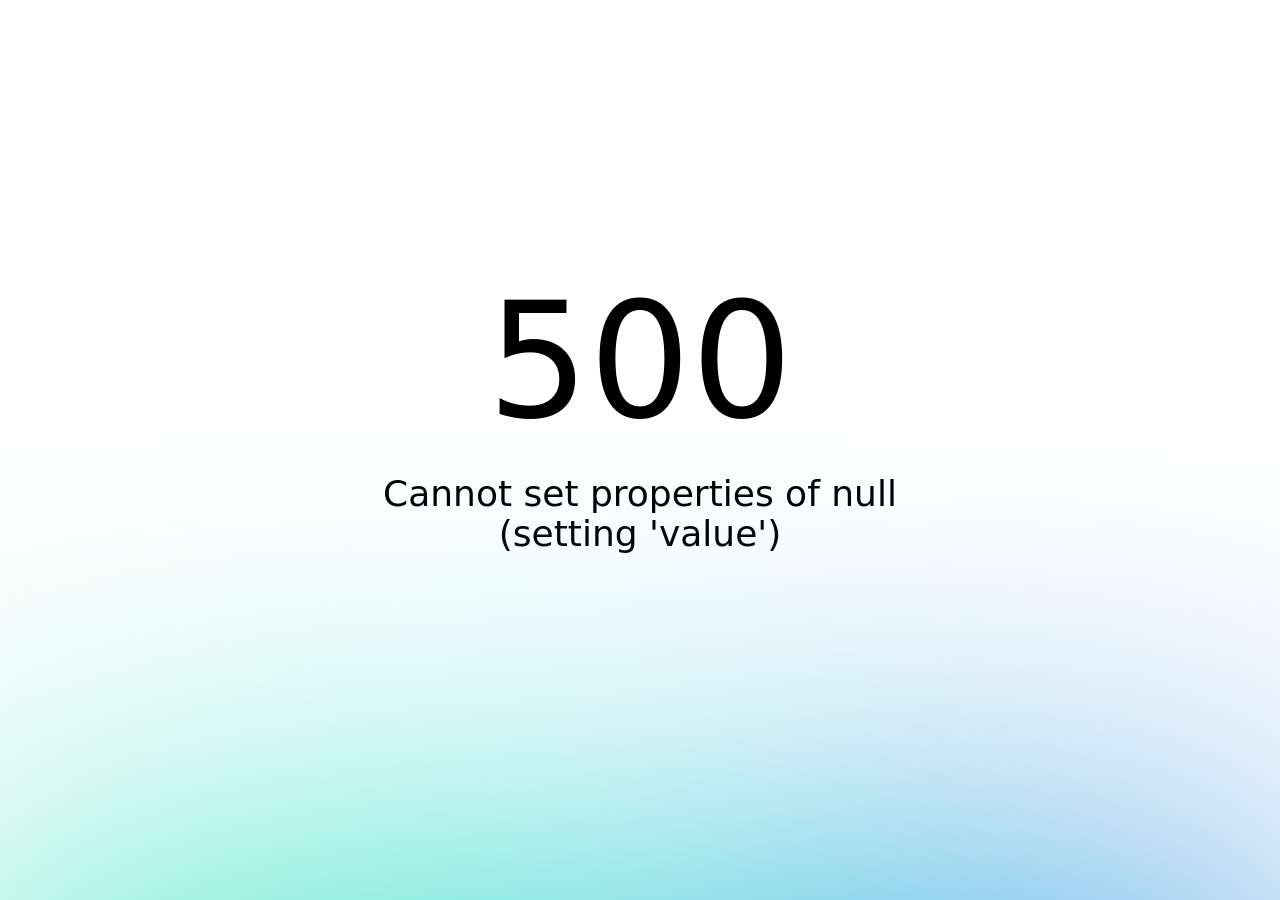
==== commit e67b2749: "init" ====
--- a/index.html
+++ b/index.html
@@ -1,35 +1,5 @@
 <!DOCTYPE html>
-<html lang="ko">
-  <head>
-    <meta charset="UTF-8" />
-    <link rel="icon" href="/favicon.ico" />
-    <meta name="viewport" content="width=device-width, initial-scale=1.0" />
-    <meta
-      http-equiv="keywords"
-      content="vue,admin,work,vue-admin,vue-admin-work,admin-work,spa,vite,vite2,element,element-plus,element-ui,naive,naive-ui,typescript,vue3"
-    />
-    <link rel="stylesheet" href="/static/loading.css" />
-    <title>Admin Work</title>
-  <script type="module" crossorigin src="/assets/index.59d71c91.js"></script>
-  <link rel="modulepreload" href="/assets/vendor.4f9a1a4c.js">
-  <link rel="stylesheet" href="/assets/index.42f4bab5.css">
-</head>
-  <body>
-    <div id="app">
-      <div class="first-loading-wrp">
-        <div class="loading-wrp">
-          <span class="line"></span>
-          <span class="line"></span>
-          <span class="line"></span>
-          <span class="line"></span>
-          <span class="line"></span>
-          <span class="line"></span>
-          <span class="line"></span>
-          <span class="line"></span>
-        </div>
-        <div class="title">Admin Work</div>
-      </div>
-    </div>
-    
-  </body>
-</html>
+<html >
+<head><link rel="modulepreload" as="script" crossorigin href="/_nuxt/entry.b2d48240.mjs"><link rel="preload" as="style" href="/_nuxt/entry.b6e9920a.css"><link rel="prefetch" as="script" crossorigin href="/_nuxt/ContentDoc.1ec99601.mjs"><link rel="prefetch" as="script" crossorigin href="/_nuxt/ContentRenderer.3c2c8c1c.mjs"><link rel="prefetch" as="script" crossorigin href="/_nuxt/MarkdownRenderer.8f489633.mjs"><link rel="prefetch" as="script" crossorigin href="/_nuxt/ContentQuery.cfb1f96c.mjs"><link rel="prefetch" as="script" crossorigin href="/_nuxt/asyncData.c55bc3b2.mjs"><link rel="prefetch" as="script" crossorigin href="/_nuxt/json.efb2057c.mjs"><link rel="prefetch" as="script" crossorigin href="/_nuxt/utils.55d1c089.mjs"><link rel="prefetch" as="script" crossorigin href="/_nuxt/ContentList.506567c0.mjs"><link rel="prefetch" as="script" crossorigin href="/_nuxt/ContentNavigation.8b7b0487.mjs"><link rel="prefetch" as="script" crossorigin href="/_nuxt/Markdown.ce83b193.mjs"><link rel="prefetch" as="script" crossorigin href="/_nuxt/ProseA.090ae296.mjs"><link rel="prefetch" as="script" crossorigin href="/_nuxt/ProseBlockquote.ba65eb3e.mjs"><link rel="prefetch" as="script" crossorigin href="/_nuxt/ProseCode.e4f88295.mjs"><link rel="prefetch stylesheet" href="/_nuxt/ProseCode.e63e49c6.css"><link rel="prefetch" as="script" crossorigin href="/_nuxt/ProseCodeInline.34c7e7c1.mjs"><link rel="prefetch" as="script" crossorigin href="/_nuxt/ProseEm.6e68aa7b.mjs"><link rel="prefetch" as="script" crossorigin href="/_nuxt/ProseH1.44cee62f.mjs"><link rel="prefetch" as="script" crossorigin href="/_nuxt/ProseH2.348b720a.mjs"><link rel="prefetch" as="script" crossorigin href="/_nuxt/ProseH3.05450561.mjs"><link rel="prefetch" as="script" crossorigin href="/_nuxt/ProseH4.45fd93f0.mjs"><link rel="prefetch" as="script" crossorigin href="/_nuxt/ProseH5.3b132bdd.mjs"><link rel="prefetch" as="script" crossorigin href="/_nuxt/ProseH6.fa365d72.mjs"><link rel="prefetch" as="script" crossorigin href="/_nuxt/ProseHr.100964ea.mjs"><link rel="prefetch" as="script" crossorigin href="/_nuxt/ProseImg.507fd7c7.mjs"><link rel="prefetch" as="script" crossorigin href="/_nuxt/ProseLi.d648253a.mjs"><link rel="prefetch" as="script" crossorigin href="/_nuxt/ProseOl.41e96990.mjs"><link rel="prefetch" as="script" crossorigin href="/_nuxt/ProseP.67dae039.mjs"><link rel="prefetch" as="script" crossorigin href="/_nuxt/ProseStrong.6c712f11.mjs"><link rel="prefetch" as="script" crossorigin href="/_nuxt/ProseTable.5d4f0464.mjs"><link rel="prefetch" as="script" crossorigin href="/_nuxt/ProseTbody.f10ee4c7.mjs"><link rel="prefetch" as="script" crossorigin href="/_nuxt/ProseTd.bc96719a.mjs"><link rel="prefetch" as="script" crossorigin href="/_nuxt/ProseTh.91140190.mjs"><link rel="prefetch" as="script" crossorigin href="/_nuxt/ProseThead.9dc1ccf2.mjs"><link rel="prefetch" as="script" crossorigin href="/_nuxt/ProseTr.ab7d24a4.mjs"><link rel="prefetch" as="script" crossorigin href="/_nuxt/ProseUl.c72fff18.mjs"><link rel="prefetch" as="script" crossorigin href="/_nuxt/_domainId_.ca3e3f09.mjs"><link rel="prefetch" as="script" crossorigin href="/_nuxt/useDomain.c05c5506.mjs"><link rel="prefetch" as="script" crossorigin href="/_nuxt/index.85de3bff.mjs"><link rel="prefetch" as="script" crossorigin href="/_nuxt/use-outside-click.dba50023.mjs"><link rel="prefetch" as="script" crossorigin href="/_nuxt/XIcon.af7c9baa.mjs"><link rel="prefetch" as="script" crossorigin href="/_nuxt/index.0f0727d7.mjs"><link rel="prefetch" as="script" crossorigin href="/_nuxt/login.de4634de.mjs"><link rel="prefetch" as="script" crossorigin href="/_nuxt/useAdmin.12eeb711.mjs"><link rel="prefetch" as="script" crossorigin href="/_nuxt/admin-only.f834ec5e.mjs"><link rel="prefetch" as="script" crossorigin href="/_nuxt/guest-only.da72a193.mjs"><link rel="prefetch" as="script" crossorigin href="/_nuxt/user-only.2cacd7c0.mjs"><link rel="prefetch" as="script" crossorigin href="/_nuxt/web-socket.25c771ec.mjs"><link rel="prefetch" as="script" crossorigin href="/_nuxt/error-component.1c5fae21.mjs"><link rel="prefetch" as="script" crossorigin href="/_nuxt/default.a2e02c77.mjs"><link rel="prefetch" as="script" crossorigin href="/_nuxt/MenuIcon.cec48d22.mjs"><link rel="prefetch" as="script" crossorigin href="/_nuxt/use-resolve-button-type.7c80fd7a.mjs"><link rel="prefetch" as="script" crossorigin href="/_nuxt/empty.272f877c.mjs"><link rel="stylesheet" href="/_nuxt/entry.b6e9920a.css"></head>
+<body ><div id="__nuxt"></div><script>window.__NUXT__=(function(a,b){return {serverRendered:a,config:{public:{content:{base:"_content",tags:{p:"prose-p",a:"prose-a",blockquote:"prose-blockquote","code-inline":"prose-code-inline",code:"prose-code",em:"prose-em",h1:"prose-h1",h2:"prose-h2",h3:"prose-h3",h4:"prose-h4",h5:"prose-h5",h6:"prose-h6",hr:"prose-hr",img:"prose-img",ul:"prose-ul",ol:"prose-ol",li:"prose-li",strong:"prose-strong",table:"prose-table",thead:"prose-thead",tbody:"prose-tbody",td:"prose-td",th:"prose-th",tr:"prose-tr"},highlight:a,wsUrl:b}},app:{baseURL:"\u002F",buildAssetsDir:"\u002F_nuxt\u002F",cdnURL:b}}}}(false,""))</script><script type="module" src="/_nuxt/entry.b2d48240.mjs" crossorigin></script></body>
+</html>
--- a/_nuxt/entry.b6e9920a.css
+++ b/_nuxt/entry.b6e9920a.css
@@ -0,0 +1 @@
+[multiple],[type=date],[type=datetime-local],[type=email],[type=month],[type=number],[type=password],[type=search],[type=tel],[type=text],[type=time],[type=url],[type=week],select,textarea{-webkit-appearance:none;-moz-appearance:none;appearance:none;background-color:#fff;border-color:#6b7280;border-radius:0;border-width:1px;font-size:1rem;line-height:1.5rem;padding:.5rem .75rem}[multiple]:focus,[type=date]:focus,[type=datetime-local]:focus,[type=email]:focus,[type=month]:focus,[type=number]:focus,[type=password]:focus,[type=search]:focus,[type=tel]:focus,[type=text]:focus,[type=time]:focus,[type=url]:focus,[type=week]:focus,select:focus,textarea:focus{--tw-ring-inset:var(--tw-empty, );--tw-ring-offset-width:0px;--tw-ring-offset-color:#fff;--tw-ring-color:#0284c7;--tw-ring-offset-shadow:var(--tw-ring-inset) 0 0 0 var(--tw-ring-offset-width) var(--tw-ring-offset-color);--tw-ring-shadow:var(--tw-ring-inset) 0 0 0 calc(1px + var(--tw-ring-offset-width)) var(--tw-ring-color);border-color:#0284c7;box-shadow:var(--tw-ring-offset-shadow),var(--tw-ring-shadow),var(--tw-shadow,0 0 #0000)}[type=checkbox],[type=radio]{color-adjust:exact;-webkit-appearance:none;-moz-appearance:none;appearance:none;background-color:#fff;background-origin:border-box;border-color:#6b7280;border-width:1px;color:#0284c7;display:inline-block;flex-shrink:0;height:1rem;padding:0;-webkit-print-color-adjust:exact;print-color-adjust:exact;-webkit-user-select:none;-moz-user-select:none;user-select:none;vertical-align:middle;width:1rem}[type=checkbox]:focus,[type=radio]:focus{--tw-ring-inset:var(--tw-empty, );--tw-ring-offset-width:2px;--tw-ring-offset-color:#fff;--tw-ring-color:#0284c7;--tw-ring-offset-shadow:var(--tw-ring-inset) 0 0 0 var(--tw-ring-offset-width) var(--tw-ring-offset-color);--tw-ring-shadow:var(--tw-ring-inset) 0 0 0 calc(2px + var(--tw-ring-offset-width)) var(--tw-ring-color);border-color:#6b7280;box-shadow:var(--tw-ring-offset-shadow),var(--tw-ring-shadow),var(--tw-shadow,0 0 #0000)}[type=checkbox]:checked,[type=radio]:checked{background-position:50%;background-repeat:no-repeat;background-size:100% 100%}[type=checkbox]:checked,[type=checkbox]:checked:focus,[type=checkbox]:checked:hover,[type=radio]:checked,[type=radio]:checked:focus,[type=radio]:checked:hover{background-color:currentColor;border-color:transparent}[type=checkbox]:indeterminate:focus,[type=checkbox]:indeterminate:hover{background-color:currentColor;border-color:transparent}*,:after,:before{border:0 solid #e5e7eb;box-sizing:border-box}*{--tw-ring-inset:var(--tw-empty, );--tw-ring-offset-width:0px;--tw-ring-offset-color:#fff;--tw-ring-color:rgba(14,165,233,.5);--tw-ring-offset-shadow:0 0 #0000;--tw-ring-shadow:0 0 #0000;--tw-shadow:0 0 #0000}:root{-moz-tab-size:4;-o-tab-size:4;tab-size:4}:-moz-focusring{outline:1px dotted ButtonText}:-moz-ui-invalid{box-shadow:none}::moz-focus-inner{border-style:none;padding:0}::-webkit-inner-spin-button,::-webkit-outer-spin-button{height:auto}::-webkit-search-decoration{-webkit-appearance:none}::-webkit-file-upload-button{-webkit-appearance:button;font:inherit}::-webkit-datetime-edit-fields-wrapper{padding:0}::-webkit-date-and-time-value{min-height:1.5em}[type=search]{-webkit-appearance:textfield;outline-offset:-2px}[multiple]{color-adjust:unset;background-image:none;background-position:0 0;background-repeat:unset;background-size:initial;padding-right:.75rem;-webkit-print-color-adjust:unset;print-color-adjust:unset}[type=checkbox]{border-radius:0}[type=radio]{border-radius:100%}[type=checkbox]:checked{background-image:url("data:image/svg+xml;charset=utf-8,%3Csvg viewBox='0 0 16 16' fill='%23fff' xmlns='http://www.w3.org/2000/svg'%3E%3Cpath d='M12.207 4.793a1 1 0 0 1 0 1.414l-5 5a1 1 0 0 1-1.414 0l-2-2a1 1 0 0 1 1.414-1.414L6.5 9.086l4.293-4.293a1 1 0 0 1 1.414 0z'/%3E%3C/svg%3E")}[type=radio]:checked{background-image:url("data:image/svg+xml;charset=utf-8,%3Csvg viewBox='0 0 16 16' fill='%23fff' xmlns='http://www.w3.org/2000/svg'%3E%3Ccircle cx='8' cy='8' r='3'/%3E%3C/svg%3E")}[type=checkbox]:indeterminate{background-color:currentColor;background-image:url("data:image/svg+xml;charset=utf-8,%3Csvg xmlns='http://www.w3.org/2000/svg' fill='none' viewBox='0 0 16 16'%3E%3Cpath stroke='%23fff' stroke-linecap='round' stroke-linejoin='round' stroke-width='2' d='M4 8h8'/%3E%3C/svg%3E");background-position:50%;background-repeat:no-repeat;background-size:100% 100%;border-color:transparent}[type=file]{background:unset;border-color:inherit;border-radius:0;border-width:0;font-size:unset;line-height:inherit;padding:0}[type=file]:focus{outline:1px solid ButtonText;outline:1px auto -webkit-focus-ring-color}abbr[title]{-webkit-text-decoration:underline dotted;text-decoration:underline dotted}a{color:inherit;text-decoration:inherit}body{font-family:inherit;line-height:inherit;margin:0}button,input,select,textarea{color:inherit;font-family:inherit;font-size:100%;line-height:1.15;line-height:inherit;margin:0;padding:0}button,select{text-transform:none}[type=button],[type=reset],[type=submit],button{-webkit-appearance:button}button{background-color:transparent;background-image:none}[role=button],button{cursor:pointer}fieldset{margin:0;padding:0}html{-webkit-text-size-adjust:100%;font-family:Graphik,sans-serif;line-height:1.5}dd,dl,h2,h3,p{margin:0}h2,h3{font-size:inherit;font-weight:inherit}img{border-style:solid;height:auto;max-width:100%}input::placeholder{color:#9ca3af;opacity:1}input::webkit-input-placeholder{color:#9ca3af;opacity:1}input::-moz-placeholder{color:#9ca3af;opacity:1}input::-moz-placeholder,textarea::-moz-placeholder{color:#6b7280;opacity:1}input::placeholder,textarea::placeholder{color:#6b7280;opacity:1}legend{padding:0}img,svg{display:block;vertical-align:middle}select{color-adjust:exact;background-image:url("data:image/svg+xml;charset=utf-8,%3Csvg xmlns='http://www.w3.org/2000/svg' fill='none' viewBox='0 0 20 20'%3E%3Cpath stroke='%236b7280' stroke-linecap='round' stroke-linejoin='round' stroke-width='1.5' d='m6 8 4 4 4-4'/%3E%3C/svg%3E");background-position:right .5rem center;background-repeat:no-repeat;background-size:1.5em 1.5em;padding-right:2.5rem;-webkit-print-color-adjust:exact;print-color-adjust:exact}textarea{resize:vertical}textarea::placeholder{color:#9ca3af;opacity:1}textarea::webkit-input-placeholder{color:#9ca3af;opacity:1}textarea::-moz-placeholder{color:#9ca3af;opacity:1}textarea:-ms-input-placeholder{color:#9ca3af;opacity:1}textarea::-ms-input-placeholder{color:#9ca3af;opacity:1}ol,ul{list-style:none;margin:0;padding:0}.space-y-6>:not([hidden])~:not([hidden]){--tw-space-y-reverse:0;margin-bottom:calc(1.5rem*var(--tw-space-y-reverse));margin-top:calc(1.5rem*(1 - var(--tw-space-y-reverse)))}.space-y-4>:not([hidden])~:not([hidden]){--tw-space-y-reverse:0;margin-bottom:calc(1rem*var(--tw-space-y-reverse));margin-top:calc(1rem*(1 - var(--tw-space-y-reverse)))}.space-y-1>:not([hidden])~:not([hidden]){--tw-space-y-reverse:0;margin-bottom:calc(.25rem*var(--tw-space-y-reverse));margin-top:calc(.25rem*(1 - var(--tw-space-y-reverse)))}.space-y-2>:not([hidden])~:not([hidden]){--tw-space-y-reverse:0;margin-bottom:calc(.5rem*var(--tw-space-y-reverse));margin-top:calc(.5rem*(1 - var(--tw-space-y-reverse)))}.space-y-8>:not([hidden])~:not([hidden]){--tw-space-y-reverse:0;margin-bottom:calc(2rem*var(--tw-space-y-reverse));margin-top:calc(2rem*(1 - var(--tw-space-y-reverse)))}.space-x-6>:not([hidden])~:not([hidden]){--tw-space-x-reverse:0;margin-left:calc(1.5rem*(1 - var(--tw-space-x-reverse)));margin-right:calc(1.5rem*var(--tw-space-x-reverse))}.space-x-1>:not([hidden])~:not([hidden]){--tw-space-x-reverse:0;margin-left:calc(.25rem*(1 - var(--tw-space-x-reverse)));margin-right:calc(.25rem*var(--tw-space-x-reverse))}.space-x-3>:not([hidden])~:not([hidden]){--tw-space-x-reverse:0;margin-left:calc(.75rem*(1 - var(--tw-space-x-reverse)));margin-right:calc(.75rem*var(--tw-space-x-reverse))}.space-x-4>:not([hidden])~:not([hidden]){--tw-space-x-reverse:0;margin-left:calc(1rem*(1 - var(--tw-space-x-reverse)));margin-right:calc(1rem*var(--tw-space-x-reverse))}.-space-y-px>:not([hidden])~:not([hidden]){--tw-space-y-reverse:0;margin-bottom:calc(-1px*var(--tw-space-y-reverse));margin-top:calc(-1px*(1 - var(--tw-space-y-reverse)))}.divide-y>:not([hidden])~:not([hidden]){--tw-divide-y-reverse:0;border-bottom-width:calc(1px*var(--tw-divide-y-reverse));border-top-width:calc(1px*(1 - var(--tw-divide-y-reverse)))}.divide-gray-100>:not([hidden])~:not([hidden]){--tw-divide-opacity:1;border-color:rgba(243,244,246,var(--tw-divide-opacity))}.divide-slate-100>:not([hidden])~:not([hidden]){--tw-divide-opacity:1;border-color:rgba(241,245,249,var(--tw-divide-opacity))}.sr-only{clip:rect(0,0,0,0);border-width:0;height:1px;margin:-1px;overflow:hidden;padding:0;position:absolute;white-space:nowrap;width:1px}.appearance-none{-webkit-appearance:none;-moz-appearance:none;appearance:none}.bg-gray-200{--tw-bg-opacity:1;background-color:rgba(229,231,235,var(--tw-bg-opacity))}.dark .dark\:bg-slate-700\/50{--tw-bg-opacity:.5;background-color:rgba(51,65,85,var(--tw-bg-opacity))}.hover\:bg-gray-200:hover{--tw-bg-opacity:1;background-color:rgba(229,231,235,var(--tw-bg-opacity))}.dark .dark\:hover\:bg-white\/\[0\.12\]:hover{--tw-bg-opacity:.12;background-color:rgba(255,255,255,var(--tw-bg-opacity))}.bg-white{--tw-bg-opacity:1;background-color:rgba(255,255,255,var(--tw-bg-opacity))}.bg-gray-50{--tw-bg-opacity:1;background-color:rgba(249,250,251,var(--tw-bg-opacity))}.bg-indigo-600{--tw-bg-opacity:1;background-color:rgba(79,70,229,var(--tw-bg-opacity))}.hover\:bg-indigo-700:hover{--tw-bg-opacity:1;background-color:rgba(67,56,202,var(--tw-bg-opacity))}.dark .dark\:bg-gray-700{--tw-bg-opacity:1;background-color:rgba(55,65,81,var(--tw-bg-opacity))}.bg-blue-700{--tw-bg-opacity:1;background-color:rgba(3,105,161,var(--tw-bg-opacity))}.hover\:bg-blue-800:hover{--tw-bg-opacity:1;background-color:rgba(7,89,133,var(--tw-bg-opacity))}.dark .dark\:bg-blue-600{--tw-bg-opacity:1;background-color:rgba(2,132,199,var(--tw-bg-opacity))}.dark .dark\:hover\:bg-blue-700:hover{--tw-bg-opacity:1;background-color:rgba(3,105,161,var(--tw-bg-opacity))}.hover\:bg-gray-50:hover{--tw-bg-opacity:1;background-color:rgba(249,250,251,var(--tw-bg-opacity))}.bg-gray-100{--tw-bg-opacity:1;background-color:rgba(243,244,246,var(--tw-bg-opacity))}.bg-blue-400,.hover\:bg-blue-400:hover{--tw-bg-opacity:1;background-color:rgba(56,189,248,var(--tw-bg-opacity))}.bg-blue-500{--tw-bg-opacity:1;background-color:rgba(14,165,233,var(--tw-bg-opacity))}.bg-slate-50{--tw-bg-opacity:1;background-color:rgba(248,250,252,var(--tw-bg-opacity))}.hover\:bg-blue-500:hover{--tw-bg-opacity:1;background-color:rgba(14,165,233,var(--tw-bg-opacity))}.hover\:bg-white:hover{--tw-bg-opacity:1;background-color:rgba(255,255,255,var(--tw-bg-opacity))}.bg-red-200{--tw-bg-opacity:1;background-color:rgba(254,205,211,var(--tw-bg-opacity))}.bg-slate-100{--tw-bg-opacity:1;background-color:rgba(241,245,249,var(--tw-bg-opacity))}.bg-sky-500{--tw-bg-opacity:1;background-color:rgba(14,165,233,var(--tw-bg-opacity))}.dark .dark\:bg-slate-800{--tw-bg-opacity:1;background-color:rgba(30,41,59,var(--tw-bg-opacity))}.dark .dark\:bg-slate-700{--tw-bg-opacity:1;background-color:rgba(51,65,85,var(--tw-bg-opacity))}.bg-cyan-500{--tw-bg-opacity:1;background-color:rgba(6,182,212,var(--tw-bg-opacity))}.dark .dark\:bg-cyan-400{--tw-bg-opacity:1;background-color:rgba(34,211,238,var(--tw-bg-opacity))}.dark .dark\:bg-slate-600{--tw-bg-opacity:1;background-color:rgba(71,85,105,var(--tw-bg-opacity))}.dark .dark\:bg-slate-100{--tw-bg-opacity:1;background-color:rgba(241,245,249,var(--tw-bg-opacity))}.dark .dark\:bg-slate-500{--tw-bg-opacity:1;background-color:rgba(100,116,139,var(--tw-bg-opacity))}.bg-green-500{--tw-bg-opacity:1;background-color:rgba(16,185,129,var(--tw-bg-opacity))}.bg-red-500{--tw-bg-opacity:1;background-color:rgba(244,63,94,var(--tw-bg-opacity))}.bg-yellow-500{--tw-bg-opacity:1;background-color:rgba(245,158,11,var(--tw-bg-opacity))}.bg-indigo-800{--tw-bg-opacity:1;background-color:rgba(55,48,163,var(--tw-bg-opacity))}.hover\:bg-indigo-50:hover{--tw-bg-opacity:1;background-color:rgba(238,242,255,var(--tw-bg-opacity))}.hover\:bg-indigo-500:hover{--tw-bg-opacity:1;background-color:rgba(99,102,241,var(--tw-bg-opacity))}.bg-gray-500{--tw-bg-opacity:1;background-color:rgba(107,114,128,var(--tw-bg-opacity))}.bg-red-600{--tw-bg-opacity:1;background-color:rgba(225,29,72,var(--tw-bg-opacity))}.hover\:bg-red-700:hover{--tw-bg-opacity:1;background-color:rgba(190,18,60,var(--tw-bg-opacity))}.bg-red-100{--tw-bg-opacity:1;background-color:rgba(255,228,230,var(--tw-bg-opacity))}.bg-transparent{background-color:transparent}.bg-gray-800{--tw-bg-opacity:1;background-color:rgba(31,41,55,var(--tw-bg-opacity))}.bg-gray-900{--tw-bg-opacity:1;background-color:rgba(17,24,39,var(--tw-bg-opacity))}.hover\:bg-gray-700:hover{--tw-bg-opacity:1;background-color:rgba(55,65,81,var(--tw-bg-opacity))}.bg-opacity-75{--tw-bg-opacity:.75}.border-gray-300{--tw-border-opacity:1;border-color:rgba(209,213,219,var(--tw-border-opacity))}.focus\:border-blue-500:focus{--tw-border-opacity:1;border-color:rgba(14,165,233,var(--tw-border-opacity))}.border-transparent{border-color:transparent}.dark .dark\:border-gray-600{--tw-border-opacity:1;border-color:rgba(75,85,99,var(--tw-border-opacity))}.dark .dark\:focus\:border-blue-500:focus,.hover\:border-blue-500:hover{--tw-border-opacity:1;border-color:rgba(14,165,233,var(--tw-border-opacity))}.border-slate-300{--tw-border-opacity:1;border-color:rgba(203,213,225,var(--tw-border-opacity))}.border-green-500{--tw-border-opacity:1;border-color:rgba(16,185,129,var(--tw-border-opacity))}.focus\:border-indigo-500:focus{--tw-border-opacity:1;border-color:rgba(99,102,241,var(--tw-border-opacity))}.border-slate-100{--tw-border-opacity:1;border-color:rgba(241,245,249,var(--tw-border-opacity))}.dark .dark\:border-slate-500{--tw-border-opacity:1;border-color:rgba(100,116,139,var(--tw-border-opacity))}.border-blue-600{--tw-border-opacity:1;border-color:rgba(2,132,199,var(--tw-border-opacity))}.dark .dark\:border-blue-500{--tw-border-opacity:1;border-color:rgba(14,165,233,var(--tw-border-opacity))}.hover\:border-gray-300:hover{--tw-border-opacity:1;border-color:rgba(209,213,219,var(--tw-border-opacity))}.border-gray-200{--tw-border-opacity:1;border-color:rgba(229,231,235,var(--tw-border-opacity))}.border-gray-700{--tw-border-opacity:1;border-color:rgba(55,65,81,var(--tw-border-opacity))}.rounded-lg{border-radius:.5rem}.rounded{border-radius:.25rem}.rounded-md{border-radius:.375rem}.rounded-full{border-radius:9999px}.rounded-none{border-radius:0}.rounded-t-xl{border-top-left-radius:.75rem;border-top-right-radius:.75rem}.rounded-b-xl{border-bottom-left-radius:.75rem;border-bottom-right-radius:.75rem}.rounded-t-lg{border-top-left-radius:.5rem;border-top-right-radius:.5rem}.rounded-l-md{border-bottom-left-radius:.375rem;border-top-left-radius:.375rem}.rounded-r-md{border-bottom-right-radius:.375rem}.rounded-r-md,.rounded-t-md{border-top-right-radius:.375rem}.rounded-t-md{border-top-left-radius:.375rem}.rounded-b-md{border-bottom-left-radius:.375rem;border-bottom-right-radius:.375rem}.hover\:border-solid:hover{border-style:solid}.border-dashed{border-style:dashed}.border{border-width:1px}.border-2{border-width:2px}.border-0{border-width:0}.border-b{border-bottom-width:1px}.border-b-2{border-bottom-width:2px}.border-t{border-top-width:1px}.border-r-0{border-right-width:0}.cursor-pointer{cursor:pointer}.cursor-default{cursor:default}.block{display:block}.inline-block{display:inline-block}.flex{display:flex}.inline-flex{display:inline-flex}.grid{display:grid}.contents{display:contents}.hidden{display:none}.flex-col{flex-direction:column}.flex-wrap{flex-wrap:wrap}.items-start{align-items:flex-start}.items-end{align-items:flex-end}.items-center{align-items:center}.items-baseline{align-items:baseline}.justify-center{justify-content:center}.justify-between{justify-content:space-between}.justify-evenly{justify-content:space-evenly}.flex-1{flex:1 1 0%}.flex-none{flex:none}.flex-auto{flex:1 1 auto}.flex-shrink-0{flex-shrink:0}.order-3{order:3}.order-2{order:2}.font-bold{font-weight:700}.font-medium{font-weight:500}.font-semibold{font-weight:600}.font-normal{font-weight:400}.font-extrabold{font-weight:800}.h-full{height:100%}.h-5{height:1.25rem}.h-10{height:2.5rem}.h-6{height:1.5rem}.h-128{height:32rem}.h-8{height:2rem}.h-2{height:.5rem}.h-4{height:1rem}.h-1\.5{height:.375rem}.h-20{height:5rem}.h-12{height:3rem}.h-16{height:4rem}.text-sm{font-size:.875rem;line-height:1.25rem}.text-lg{font-size:1.125rem;line-height:1.75rem}.text-base{font-size:1rem;line-height:1.5rem}.text-xs{font-size:.75rem;line-height:1rem}.text-3xl{font-size:1.875rem;line-height:2.25rem}.leading-5{line-height:1.25rem}.leading-6{line-height:1.5rem}.leading-4{line-height:1rem}.leading-none{line-height:1}.mx-2{margin-left:.5rem;margin-right:.5rem}.-my-2{margin-bottom:-.5rem;margin-top:-.5rem}.mx-auto{margin-left:auto;margin-right:auto}.mb-2{margin-bottom:.5rem}.mt-1{margin-top:.25rem}.mt-5{margin-top:1.25rem}.mt-2{margin-top:.5rem}.mr-2{margin-right:.5rem}.-mt-2\.5{margin-top:-.625rem}.mb-1{margin-bottom:.25rem}.ml-3{margin-left:.75rem}.ml-2{margin-left:.5rem}.-mt-2{margin-top:-.5rem}.-ml-2{margin-left:-.5rem}.-mr-1{margin-right:-.25rem}.mt-3{margin-top:.75rem}.-mb-px{margin-bottom:-1px}.ml-5{margin-left:1.25rem}.mt-10{margin-top:2.5rem}.mt-4{margin-top:1rem}.ml-10{margin-left:2.5rem}.ml-4{margin-left:1rem}.-mr-2{margin-right:-.5rem}.ml-auto{margin-left:auto}.-ml-8{margin-left:-2rem}.mt-6{margin-top:1.5rem}.mt-8{margin-top:2rem}.max-h-56{max-height:14rem}.max-w-7xl{max-width:80rem}.max-w-2xl{max-width:42rem}.max-w-xs{max-width:20rem}.max-w-full{max-width:100%}.max-w-4xl{max-width:56rem}.max-w-md{max-width:28rem}.min-h-full{min-height:100%}.min-w-0{min-width:0}.min-w-lg{min-width:32rem}.opacity-0{opacity:0}.opacity-100{opacity:1}.focus\:outline-none:focus{outline:2px solid transparent;outline-offset:2px}.focus-within\:outline-none:focus-within{outline:2px solid transparent;outline-offset:2px}.overflow-auto{overflow:auto}.overflow-hidden{overflow:hidden}.overflow-y-auto{overflow-y:auto}.overflow-y-scroll{overflow-y:scroll}.p-4{padding:1rem}.p-3{padding:.75rem}.p-6{padding:1.5rem}.p-2{padding:.5rem}.p-1{padding:.25rem}.px-3{padding-left:.75rem;padding-right:.75rem}.py-1\.5{padding-bottom:.375rem;padding-top:.375rem}.py-2\.5{padding-bottom:.625rem;padding-top:.625rem}.px-4{padding-left:1rem;padding-right:1rem}.py-5{padding-bottom:1.25rem;padding-top:1.25rem}.py-3{padding-bottom:.75rem;padding-top:.75rem}.py-2{padding-bottom:.5rem;padding-top:.5rem}.py-1{padding-bottom:.25rem;padding-top:.25rem}.px-1\.5{padding-left:.375rem;padding-right:.375rem}.py-4{padding-bottom:1rem;padding-top:1rem}.px-6{padding-left:1.5rem;padding-right:1.5rem}.px-2{padding-left:.5rem;padding-right:.5rem}.py-0{padding-bottom:0;padding-top:0}.px-5{padding-left:1.25rem;padding-right:1.25rem}.py-6{padding-bottom:1.5rem;padding-top:1.5rem}.py-12{padding-bottom:3rem;padding-top:3rem}.pl-3{padding-left:.75rem}.pl-10{padding-left:2.5rem}.pl-2{padding-left:.5rem}.pr-3{padding-right:.75rem}.pr-10{padding-right:2.5rem}.pr-2{padding-right:.5rem}.pr-9{padding-right:2.25rem}.pr-20{padding-right:5rem}.pb-6{padding-bottom:1.5rem}.pt-5{padding-top:1.25rem}.pb-4{padding-bottom:1rem}.pl-1{padding-left:.25rem}.pl-7{padding-left:1.75rem}.pr-12{padding-right:3rem}.pr-7{padding-right:1.75rem}.pr-4{padding-right:1rem}.pt-2{padding-top:.5rem}.pb-3{padding-bottom:.75rem}.pt-4{padding-top:1rem}.dark .dark\:placeholder-gray-400::-moz-placeholder{--tw-placeholder-opacity:1;color:rgba(156,163,175,var(--tw-placeholder-opacity))}.dark .dark\:placeholder-gray-400::placeholder{--tw-placeholder-opacity:1;color:rgba(156,163,175,var(--tw-placeholder-opacity))}.placeholder-slate-400::-moz-placeholder{--tw-placeholder-opacity:1;color:rgba(148,163,184,var(--tw-placeholder-opacity))}.placeholder-slate-400::placeholder{--tw-placeholder-opacity:1;color:rgba(148,163,184,var(--tw-placeholder-opacity))}.placeholder-gray-500::-moz-placeholder{--tw-placeholder-opacity:1;color:rgba(107,114,128,var(--tw-placeholder-opacity))}.placeholder-gray-500::placeholder{--tw-placeholder-opacity:1;color:rgba(107,114,128,var(--tw-placeholder-opacity))}.tab,.tab\.component,.tab\.name,.tab\.props{-moz-tab-size:4;-o-tab-size:4;tab-size:4}.pointer-events-none{pointer-events:none}.pointer-events-auto{pointer-events:auto}.fixed{position:fixed}.absolute{position:absolute}.relative{position:relative}.inset-0{left:0;right:0}.inset-0,.inset-y-0{bottom:0;top:0}.left-0{left:0}.right-17\.5{right:4.375rem}.bottom-1\.8{bottom:.45rem}.right-2{right:.5rem}.bottom-1\.5{bottom:.375rem}.right-0{right:0}.left-3{left:.75rem}.top-1\/2{top:50%}.right-2\.5{right:.625rem}.bottom-2\.5{bottom:.625rem}.top-0{top:0}.left-1\/2{left:50%}.shadow{--tw-shadow:0 1px 3px 0 rgb(0 0 0/.1),0 1px 2px -1px rgb(0 0 0/.1);--tw-shadow-colored:0 1px 3px 0 var(--tw-shadow-color),0 1px 2px -1px var(--tw-shadow-color)}.shadow,.shadow-sm{box-shadow:var(--tw-ring-offset-shadow,0 0 #0000),var(--tw-ring-shadow,0 0 #0000),var(--tw-shadow)}.shadow-sm{--tw-shadow:0 1px 2px 0 rgb(0 0 0/.05);--tw-shadow-colored:0 1px 2px 0 var(--tw-shadow-color)}.shadow-lg{--tw-shadow:0 10px 15px -3px rgb(0 0 0/.1),0 4px 6px -4px rgb(0 0 0/.1);--tw-shadow-colored:0 10px 15px -3px var(--tw-shadow-color),0 4px 6px -4px var(--tw-shadow-color);box-shadow:var(--tw-ring-offset-shadow,0 0 #0000),var(--tw-ring-shadow,0 0 #0000),var(--tw-shadow)}.hover\:shadow-md:hover,.shadow-md{--tw-shadow:0 4px 6px -1px rgb(0 0 0/.1),0 2px 4px -2px rgb(0 0 0/.1);--tw-shadow-colored:0 4px 6px -1px var(--tw-shadow-color),0 2px 4px -2px var(--tw-shadow-color)}.hover\:shadow-md:hover,.shadow-md,.shadow-xl{box-shadow:var(--tw-ring-offset-shadow,0 0 #0000),var(--tw-ring-shadow,0 0 #0000),var(--tw-shadow)}.shadow-xl{--tw-shadow:0 20px 25px -5px rgb(0 0 0/.1),0 8px 10px -6px rgb(0 0 0/.1);--tw-shadow-colored:0 20px 25px -5px var(--tw-shadow-color),0 8px 10px -6px var(--tw-shadow-color)}.focus\:ring-2:focus{--tw-ring-offset-shadow:var(--tw-ring-inset) 0 0 0 var(--tw-ring-offset-width) var(--tw-ring-offset-color);--tw-ring-shadow:var(--tw-ring-inset) 0 0 0 calc(2px + var(--tw-ring-offset-width)) var(--tw-ring-color)}.focus\:ring-2:focus,.focus\:ring-4:focus{box-shadow:var(--tw-ring-offset-shadow),var(--tw-ring-shadow),var(--tw-shadow,0 0 #0000)}.focus\:ring-4:focus{--tw-ring-offset-shadow:var(--tw-ring-inset) 0 0 0 var(--tw-ring-offset-width) var(--tw-ring-offset-color);--tw-ring-shadow:var(--tw-ring-inset) 0 0 0 calc(4px + var(--tw-ring-offset-width)) var(--tw-ring-color)}.focus\:ring-1:focus,.ring-1{--tw-ring-offset-shadow:var(--tw-ring-inset) 0 0 0 var(--tw-ring-offset-width) var(--tw-ring-offset-color);--tw-ring-shadow:var(--tw-ring-inset) 0 0 0 calc(1px + var(--tw-ring-offset-width)) var(--tw-ring-color)}.focus\:ring-1:focus,.ring-1,.ring-2{box-shadow:var(--tw-ring-offset-shadow),var(--tw-ring-shadow),var(--tw-shadow,0 0 #0000)}.ring-2{--tw-ring-offset-shadow:var(--tw-ring-inset) 0 0 0 var(--tw-ring-offset-width) var(--tw-ring-offset-color);--tw-ring-shadow:var(--tw-ring-inset) 0 0 0 calc(2px + var(--tw-ring-offset-width)) var(--tw-ring-color)}.dark .dark\:ring-0{--tw-ring-offset-shadow:var(--tw-ring-inset) 0 0 0 var(--tw-ring-offset-width) var(--tw-ring-offset-color);--tw-ring-shadow:var(--tw-ring-inset) 0 0 0 calc(var(--tw-ring-offset-width)) var(--tw-ring-color);box-shadow:var(--tw-ring-offset-shadow),var(--tw-ring-shadow),var(--tw-shadow,0 0 #0000)}.focus-within\:ring-2:focus-within{--tw-ring-offset-shadow:var(--tw-ring-inset) 0 0 0 var(--tw-ring-offset-width) var(--tw-ring-offset-color);--tw-ring-shadow:var(--tw-ring-inset) 0 0 0 calc(2px + var(--tw-ring-offset-width)) var(--tw-ring-color);box-shadow:var(--tw-ring-offset-shadow),var(--tw-ring-shadow),var(--tw-shadow,0 0 #0000)}.ring-inset{--tw-ring-inset:inset}.focus\:ring-offset-gray-100:focus{--tw-ring-offset-opacity:1;--tw-ring-offset-color:rgba(243,244,246,var(--tw-ring-offset-opacity))}.focus\:ring-offset-gray-800:focus{--tw-ring-offset-opacity:1;--tw-ring-offset-color:rgba(31,41,55,var(--tw-ring-offset-opacity))}.focus\:ring-offset-2:focus{--tw-ring-offset-width:2px}.focus-within\:ring-offset-2:focus-within{--tw-ring-offset-width:2px}.focus\:ring-blue-500:focus{--tw-ring-opacity:1;--tw-ring-color:rgba(14,165,233,var(--tw-ring-opacity))}.focus\:ring-indigo-500:focus{--tw-ring-opacity:1;--tw-ring-color:rgba(99,102,241,var(--tw-ring-opacity))}.dark .dark\:focus\:ring-blue-500:focus{--tw-ring-opacity:1;--tw-ring-color:rgba(14,165,233,var(--tw-ring-opacity))}.focus\:ring-blue-300:focus{--tw-ring-opacity:1;--tw-ring-color:rgba(125,211,252,var(--tw-ring-opacity))}.dark .dark\:focus\:ring-blue-800:focus{--tw-ring-opacity:1;--tw-ring-color:rgba(7,89,133,var(--tw-ring-opacity))}.ring-black{--tw-ring-opacity:1;--tw-ring-color:rgba(0,0,0,var(--tw-ring-opacity))}.ring-slate-200{--tw-ring-opacity:1;--tw-ring-color:rgba(226,232,240,var(--tw-ring-opacity))}.hover\:ring-blue-500:hover{--tw-ring-opacity:1;--tw-ring-color:rgba(14,165,233,var(--tw-ring-opacity))}.ring-cyan-500{--tw-ring-opacity:1;--tw-ring-color:rgba(6,182,212,var(--tw-ring-opacity))}.dark .dark\:ring-cyan-400{--tw-ring-opacity:1;--tw-ring-color:rgba(34,211,238,var(--tw-ring-opacity))}.ring-slate-900\/5{--tw-ring-opacity:.05;--tw-ring-color:rgba(15,23,42,var(--tw-ring-opacity))}.ring-slate-500{--tw-ring-opacity:1;--tw-ring-color:rgba(100,116,139,var(--tw-ring-opacity))}.focus\:ring-white:focus{--tw-ring-opacity:1;--tw-ring-color:rgba(255,255,255,var(--tw-ring-opacity))}.focus\:ring-red-500:focus{--tw-ring-opacity:1;--tw-ring-color:rgba(244,63,94,var(--tw-ring-opacity))}.focus-within\:ring-indigo-500:focus-within{--tw-ring-opacity:1;--tw-ring-color:rgba(99,102,241,var(--tw-ring-opacity))}.ring-opacity-5{--tw-ring-opacity:.05}.text-left{text-align:left}.text-center{text-align:center}.text-right{text-align:right}.dark .dark\:text-gray-200{--tw-text-opacity:1;color:rgba(229,231,235,var(--tw-text-opacity))}.text-slate-800{--tw-text-opacity:1;color:rgba(30,41,59,var(--tw-text-opacity))}.dark .dark\:text-gray-400{--tw-text-opacity:1;color:rgba(156,163,175,var(--tw-text-opacity))}.hover\:text-slate-900:hover{--tw-text-opacity:1;color:rgba(15,23,42,var(--tw-text-opacity))}.dark .dark\:hover\:text-white:hover{--tw-text-opacity:1;color:rgba(255,255,255,var(--tw-text-opacity))}.text-gray-900{--tw-text-opacity:1;color:rgba(17,24,39,var(--tw-text-opacity))}.text-gray-600{--tw-text-opacity:1;color:rgba(75,85,99,var(--tw-text-opacity))}.text-gray-700{--tw-text-opacity:1;color:rgba(55,65,81,var(--tw-text-opacity))}.text-white{--tw-text-opacity:1;color:rgba(255,255,255,var(--tw-text-opacity))}.dark .dark\:text-gray-300{--tw-text-opacity:1;color:rgba(209,213,219,var(--tw-text-opacity))}.text-gray-500{--tw-text-opacity:1;color:rgba(107,114,128,var(--tw-text-opacity))}.dark .dark\:text-white{--tw-text-opacity:1;color:rgba(255,255,255,var(--tw-text-opacity))}.text-slate-900{--tw-text-opacity:1;color:rgba(15,23,42,var(--tw-text-opacity))}.text-slate-400{--tw-text-opacity:1;color:rgba(148,163,184,var(--tw-text-opacity))}.group:focus-within .group-focus-within\:text-blue-500{--tw-text-opacity:1;color:rgba(14,165,233,var(--tw-text-opacity))}.group:hover .group-hover\:text-white{--tw-text-opacity:1;color:rgba(255,255,255,var(--tw-text-opacity))}.group:hover .group-hover\:text-blue-200{--tw-text-opacity:1;color:rgba(186,230,253,var(--tw-text-opacity))}.group:hover .group-hover\:text-blue-500,.hover\:text-blue-500:hover{--tw-text-opacity:1;color:rgba(14,165,233,var(--tw-text-opacity))}.text-gray-400{--tw-text-opacity:1;color:rgba(156,163,175,var(--tw-text-opacity))}.text-sky-500{--tw-text-opacity:1;color:rgba(14,165,233,var(--tw-text-opacity))}.text-slate-300{--tw-text-opacity:1;color:rgba(203,213,225,var(--tw-text-opacity))}.text-cyan-500{--tw-text-opacity:1;color:rgba(6,182,212,var(--tw-text-opacity))}.dark .dark\:text-cyan-400{--tw-text-opacity:1;color:rgba(34,211,238,var(--tw-text-opacity))}.text-slate-500{--tw-text-opacity:1;color:rgba(100,116,139,var(--tw-text-opacity))}.dark .dark\:text-slate-400{--tw-text-opacity:1;color:rgba(148,163,184,var(--tw-text-opacity))}.dark .dark\:text-slate-50{--tw-text-opacity:1;color:rgba(248,250,252,var(--tw-text-opacity))}.dark .dark\:text-slate-100{--tw-text-opacity:1;color:rgba(241,245,249,var(--tw-text-opacity))}.dark .dark\:text-slate-200{--tw-text-opacity:1;color:rgba(226,232,240,var(--tw-text-opacity))}.dark .dark\:text-slate-700{--tw-text-opacity:1;color:rgba(51,65,85,var(--tw-text-opacity))}.text-indigo-600{--tw-text-opacity:1;color:rgba(79,70,229,var(--tw-text-opacity))}.text-blue-600{--tw-text-opacity:1;color:rgba(2,132,199,var(--tw-text-opacity))}.dark .dark\:text-blue-500{--tw-text-opacity:1;color:rgba(14,165,233,var(--tw-text-opacity))}.hover\:text-gray-600:hover{--tw-text-opacity:1;color:rgba(75,85,99,var(--tw-text-opacity))}.dark .dark\:hover\:text-gray-300:hover{--tw-text-opacity:1;color:rgba(209,213,219,var(--tw-text-opacity))}.dark .dark\:text-gray-500,.group:hover .group-hover\:text-gray-500{--tw-text-opacity:1;color:rgba(107,114,128,var(--tw-text-opacity))}.dark .group:hover .dark\:group-hover\:text-gray-300{--tw-text-opacity:1;color:rgba(209,213,219,var(--tw-text-opacity))}.text-red-600{--tw-text-opacity:1;color:rgba(225,29,72,var(--tw-text-opacity))}.text-gray-300{--tw-text-opacity:1;color:rgba(209,213,219,var(--tw-text-opacity))}.hover\:text-indigo-500:hover{--tw-text-opacity:1;color:rgba(99,102,241,var(--tw-text-opacity))}.hover\:text-gray-900:hover{--tw-text-opacity:1;color:rgba(17,24,39,var(--tw-text-opacity))}.hover\:text-white:hover{--tw-text-opacity:1;color:rgba(255,255,255,var(--tw-text-opacity))}.text-indigo-500{--tw-text-opacity:1;color:rgba(99,102,241,var(--tw-text-opacity))}.group:hover .group-hover\:text-indigo-400{--tw-text-opacity:1;color:rgba(129,140,248,var(--tw-text-opacity))}.truncate{overflow:hidden;text-overflow:ellipsis;white-space:nowrap}.uppercase{text-transform:uppercase}.tabular-nums{--tw-ordinal:var(--tw-empty, );--tw-slashed-zero:var(--tw-empty, );--tw-numeric-figure:var(--tw-empty, );--tw-numeric-spacing:tabular-nums;--tw-numeric-fraction:var(--tw-empty, );font-variant-numeric:var(--tw-ordinal) var(--tw-slashed-zero) var(--tw-numeric-figure) var(--tw-numeric-spacing) var(--tw-numeric-fraction)}.tracking-tight{letter-spacing:-.025em}.select-none{-webkit-user-select:none;-moz-user-select:none;user-select:none}.w-full{width:100%}.w-5{width:1.25rem}.w-6{width:1.5rem}.w-1\/2{width:50%}.w-4{width:1rem}.w-1\.5{width:.375rem}.w-20{width:5rem}.w-0{width:0}.w-12{width:3rem}.w-56{width:14rem}.w-8{width:2rem}.w-10{width:2.5rem}.w-48{width:12rem}.w-screen{width:100vw}.w-auto{width:auto}.w-30{width:7.5rem}.z-50{z-index:50}.z-10{z-index:10}.z-20{z-index:20}.focus\:z-10:focus{z-index:10}.gap-4{grid-gap:1rem;gap:1rem}.gap-6{grid-gap:1.5rem;gap:1.5rem}.gap-8{grid-gap:2rem;gap:2rem}.grid-flow-col{grid-auto-flow:column}.grid-cols-1{grid-template-columns:repeat(1,minmax(0,1fr))}.grid-cols-3{grid-template-columns:repeat(3,minmax(0,1fr))}.grid-cols-6{grid-template-columns:repeat(6,minmax(0,1fr))}.col-span-3{-ms-grid-column-span:span 3/span 3;grid-column:span 3/span 3}.col-span-6{-ms-grid-column-span:span 6/span 6;grid-column:span 6/span 6}.col-span-2{-ms-grid-column-span:span 2/span 2;grid-column:span 2/span 2}.col-start-3{grid-column-start:3}.col-start-2{grid-column-start:2}.grid-rows-2{grid-template-rows:repeat(2,minmax(0,1fr))}.row-start-1{grid-row-start:1}.transform{--tw-translate-x:0;--tw-translate-y:0;--tw-translate-z:0;--tw-rotate:0;--tw-rotate-x:0;--tw-rotate-y:0;--tw-rotate-z:0;--tw-skew-x:0;--tw-skew-y:0;--tw-scale-x:1;--tw-scale-y:1;--tw-scale-z:1;transform:translate(var(--tw-translate-x)) translateY(var(--tw-translate-y)) translateZ(var(--tw-translate-z)) rotate(var(--tw-rotate)) rotateX(var(--tw-rotate-x)) rotateY(var(--tw-rotate-y)) rotate(var(--tw-rotate-z)) skew(var(--tw-skew-x)) skewY(var(--tw-skew-y)) scaleX(var(--tw-scale-x)) scaleY(var(--tw-scale-y)) scaleZ(var(--tw-scale-z))}.origin-top-right{transform-origin:top right}.scale-95{--tw-scale-x:.95;--tw-scale-y:.95;--tw-scale-z:.95}.scale-100{--tw-scale-x:1;--tw-scale-y:1;--tw-scale-z:1}.translate-y-4{--tw-translate-y:1rem}.translate-y-0{--tw-translate-y:0px}.translate-x-full{--tw-translate-x:100%}.translate-x-0{--tw-translate-x:0px}.\<transition,.transition{transition-duration:.15s;transition-property:background-color,border-color,color,fill,stroke,opacity,box-shadow,transform,filter,-webkit-backdrop-filter;transition-property:background-color,border-color,color,fill,stroke,opacity,box-shadow,transform,filter,backdrop-filter;transition-property:background-color,border-color,color,fill,stroke,opacity,box-shadow,transform,filter,backdrop-filter,-webkit-backdrop-filter;transition-timing-function:cubic-bezier(.4,0,.2,1)}.transition-opacity{transition-duration:.15s;transition-property:opacity;transition-timing-function:cubic-bezier(.4,0,.2,1)}.transition-all{transition-duration:.15s;transition-property:all;transition-timing-function:cubic-bezier(.4,0,.2,1)}.ease-out{transition-timing-function:cubic-bezier(0,0,.2,1)}.ease-in{transition-timing-function:cubic-bezier(.4,0,1,1)}.ease-in-out{transition-timing-function:cubic-bezier(.4,0,.2,1)}.duration-100{transition-duration:.1s}.duration-75{transition-duration:75ms}.duration-700{transition-duration:.7s}.duration-200{transition-duration:.2s}.duration-300{transition-duration:.3s}.duration-500{transition-duration:.5s}@media (min-width:640px){.sm\:space-y-8>:not([hidden])~:not([hidden]){--tw-space-y-reverse:0;margin-bottom:calc(2rem*var(--tw-space-y-reverse));margin-top:calc(2rem*(1 - var(--tw-space-y-reverse)))}.sm\:rounded-md{border-radius:.375rem}.sm\:rounded-lg{border-radius:.5rem}.sm\:block{display:block}.sm\:flex{display:flex}.sm\:grid{display:grid}.sm\:flex-row-reverse{flex-direction:row-reverse}.sm\:items-start{align-items:flex-start}.sm\:items-center{align-items:center}.sm\:order-2{order:2}.sm\:order-3{order:3}.sm\:h-10{height:2.5rem}.sm\:text-sm{font-size:.875rem;line-height:1.25rem}.sm\:text-4xl{font-size:2.25rem;line-height:2.5rem}.sm\:my-8{margin-bottom:2rem;margin-top:2rem}.sm\:mx-0{margin-left:0;margin-right:0}.sm\:mt-0{margin-top:0}.sm\:ml-3{margin-left:.75rem}.sm\:-mr-2{margin-right:-.5rem}.sm\:ml-4{margin-left:1rem}.sm\:-ml-10{margin-left:-2.5rem}.sm\:max-w-3xl{max-width:48rem}.sm\:max-w-lg{max-width:32rem}.sm\:overflow-hidden{overflow:hidden}.sm\:p-6{padding:1.5rem}.sm\:p-10{padding:2.5rem}.sm\:p-0{padding:0}.sm\:px-0{padding-left:0;padding-right:0}.sm\:px-6{padding-left:1.5rem;padding-right:1.5rem}.sm\:px-8{padding-left:2rem;padding-right:2rem}.sm\:py-6{padding-bottom:1.5rem;padding-top:1.5rem}.sm\:px-3{padding-left:.75rem;padding-right:.75rem}.sm\:pt-6{padding-top:1.5rem}.sm\:pb-8{padding-bottom:2rem}.sm\:pb-4{padding-bottom:1rem}.sm\:pr-4{padding-right:1rem}.sm\:text-left{text-align:left}.sm\:w-auto{width:auto}.sm\:w-full{width:100%}.sm\:w-10{width:2.5rem}.sm\:gap-4{grid-gap:1rem;gap:1rem}.sm\:grid-cols-2{grid-template-columns:repeat(2,minmax(0,1fr))}.sm\:grid-cols-3{grid-template-columns:repeat(3,minmax(0,1fr))}.sm\:col-span-2{-ms-grid-column-span:span 2/span 2;grid-column:span 2/span 2}.sm\:col-span-3{-ms-grid-column-span:span 3/span 3;grid-column:span 3/span 3}.sm\:col-span-4{-ms-grid-column-span:span 4/span 4;grid-column:span 4/span 4}.sm\:col-span-6{-ms-grid-column-span:span 6/span 6;grid-column:span 6/span 6}.sm\:scale-95{--tw-scale-x:.95;--tw-scale-y:.95;--tw-scale-z:.95}.sm\:scale-100{--tw-scale-x:1;--tw-scale-y:1;--tw-scale-z:1}.sm\:translate-y-0{--tw-translate-y:0px}.sm\:duration-700{transition-duration:.7s}}@media (min-width:768px){.md\:space-x-4>:not([hidden])~:not([hidden]){--tw-space-x-reverse:0;margin-left:calc(1rem*(1 - var(--tw-space-x-reverse)));margin-right:calc(1rem*var(--tw-space-x-reverse))}.md\:space-x-3>:not([hidden])~:not([hidden]){--tw-space-x-reverse:0;margin-left:calc(.75rem*(1 - var(--tw-space-x-reverse)));margin-right:calc(.75rem*var(--tw-space-x-reverse))}.md\:block{display:block}.md\:inline{display:inline}.md\:grid{display:grid}.md\:hidden{display:none}.md\:flex-row{flex-direction:row}.md\:flex-col{flex-direction:column}.md\:mt-0{margin-top:0}.md\:ml-6{margin-left:1.5rem}.md\:w-1\/6{width:16.666667%}.md\:w-full{width:100%}.md\:gap-6{grid-gap:1.5rem;gap:1.5rem}.md\:grid-cols-3{grid-template-columns:repeat(3,minmax(0,1fr))}.md\:col-span-1{-ms-grid-column-span:span 1/span 1;grid-column:span 1/span 1}.md\:col-span-2{-ms-grid-column-span:span 2/span 2;grid-column:span 2/span 2}}@media (min-width:1024px){.lg\:space-y-6>:not([hidden])~:not([hidden]){--tw-space-y-reverse:0;margin-bottom:calc(1.5rem*var(--tw-space-y-reverse));margin-top:calc(1.5rem*(1 - var(--tw-space-y-reverse)))}.lg\:flex{display:flex}.lg\:grid{display:grid}.lg\:hidden{display:none}.lg\:items-center{align-items:center}.lg\:justify-between{justify-content:space-between}.lg\:flex-shrink-0{flex-shrink:0}.lg\:mt-0{margin-top:0}.lg\:p-4{padding:1rem}.lg\:p-6{padding:1.5rem}.lg\:px-8{padding-left:2rem;padding-right:2rem}.lg\:py-16{padding-bottom:4rem;padding-top:4rem}.lg\:grid-cols-2{grid-template-columns:repeat(2,minmax(0,1fr))}.lg\:col-span-2{-ms-grid-column-span:span 2/span 2;grid-column:span 2/span 2}}@media (min-width:1280px){.xl\:space-y-8>:not([hidden])~:not([hidden]){--tw-space-y-reverse:0;margin-bottom:calc(2rem*var(--tw-space-y-reverse));margin-top:calc(2rem*(1 - var(--tw-space-y-reverse)))}.xl\:block{display:block}.xl\:p-10{padding:2.5rem}.xl\:px-8{padding-left:2rem;padding-right:2rem}.xl\:py-6{padding-bottom:1.5rem}.xl\:pt-6,.xl\:py-6{padding-top:1.5rem}.xl\:pb-8{padding-bottom:2rem}.xl\:grid-cols-2{grid-template-columns:repeat(2,minmax(0,1fr))}}ag-grid,ag-grid-angular,ag-grid-aurelia,ag-grid-ng2,ag-grid-polymer{display:block}.ag-hidden{display:none!important}.ag-invisible{visibility:hidden!important}.ag-drag-handle{cursor:-webkit-grab;cursor:grab}.ag-column-drop-wrapper{display:flex}.ag-column-drop-horizontal-half-width{display:inline-block;width:50%!important}.ag-unselectable{-moz-user-select:none;-webkit-user-select:none;user-select:none}.ag-selectable{-moz-user-select:text;-webkit-user-select:text;user-select:text}.ag-tab{position:relative}.ag-tab-guard{display:block;height:0;width:0}.ag-select-agg-func-popup,.ag-tab-guard{position:absolute}.ag-input-wrapper,.ag-picker-field-wrapper{align-items:center;display:flex;flex:1 1 auto;line-height:normal;position:relative}.ag-shake-left-to-right{-webkit-animation-direction:alternate;animation-direction:alternate;-webkit-animation-duration:.2s;animation-duration:.2s;-webkit-animation-iteration-count:infinite;animation-iteration-count:infinite;-webkit-animation-name:ag-shake-left-to-right;animation-name:ag-shake-left-to-right}@-webkit-keyframes ag-shake-left-to-right{0%{padding-left:6px;padding-right:2px}to{padding-left:2px;padding-right:6px}}@keyframes ag-shake-left-to-right{0%{padding-left:6px;padding-right:2px}to{padding-left:2px;padding-right:6px}}.ag-root-wrapper{cursor:default;display:flex;flex-direction:column;overflow:hidden;position:relative}.ag-root-wrapper.ag-layout-normal{height:100%}.ag-watermark{bottom:20px;opacity:.5;position:absolute;right:25px;transition:opacity 1s ease-out 3s}.ag-watermark:before{background-image:url([data-uri]);background-repeat:no-repeat;background-size:170px 40px;content:"";display:block;height:40px;opacity:.5;width:170px}.ag-watermark-text{font-family:Impact,sans-serif;font-size:19px;font-weight:700;opacity:.5;padding-left:.7rem}.ag-root-wrapper-body{display:flex;flex-direction:row}.ag-root-wrapper-body.ag-layout-normal{flex:1 1 auto;height:0;min-height:0}.ag-root{display:flex;flex-direction:column;position:relative}.ag-root.ag-layout-auto-height,.ag-root.ag-layout-normal{flex:1 1 auto;overflow:hidden;width:0}.ag-root.ag-layout-normal{height:100%}.ag-body-horizontal-scroll-viewport,.ag-body-viewport,.ag-center-cols-viewport,.ag-floating-bottom-viewport,.ag-floating-top-viewport,.ag-header-viewport,.ag-sticky-top-viewport,.ag-virtual-list-viewport{flex:1 1 auto;height:100%;min-width:0;overflow:hidden;position:relative}.ag-body-viewport{display:flex}.ag-body-viewport.ag-layout-normal{-webkit-overflow-scrolling:touch;overflow-y:auto}.ag-center-cols-viewport{overflow-x:auto;width:100%}.ag-body-horizontal-scroll-viewport{overflow-x:scroll}.ag-virtual-list-viewport{overflow:auto;width:100%}.ag-body-container,.ag-body-horizontal-scroll-container,.ag-center-cols-container,.ag-floating-bottom-container,.ag-floating-bottom-full-width-container,.ag-floating-top-container,.ag-full-width-container,.ag-header-container,.ag-pinned-left-cols-container,.ag-pinned-right-cols-container,.ag-sticky-top-container,.ag-virtual-list-container{position:relative}.ag-floating-bottom-container,.ag-floating-top-container,.ag-header-container,.ag-sticky-top-container{height:100%;white-space:nowrap}.ag-center-cols-container,.ag-pinned-right-cols-container{display:block}.ag-body-horizontal-scroll-container{height:100%}.ag-floating-bottom-full-width-container,.ag-floating-top-full-width-container,.ag-full-width-container,.ag-sticky-top-full-width-container{left:0;pointer-events:none;position:absolute;top:0}.ag-full-width-container{width:100%}.ag-floating-bottom-full-width-container,.ag-floating-top-full-width-container{display:inline-block;height:100%;overflow:hidden;width:100%}.ag-virtual-list-container{overflow:hidden}.ag-center-cols-clipper{flex:1 1 auto;min-height:100%;min-width:0;overflow:hidden;transform:translateZ(0)}.ag-body-horizontal-scroll{display:flex;min-height:0;min-width:0;position:relative;width:100%}.ag-body-horizontal-scroll.ag-scrollbar-invisible{bottom:0;left:0;position:absolute;right:0}.ag-body-horizontal-scroll.ag-scrollbar-invisible.ag-apple-scrollbar{display:none}.ag-body-horizontal-scroll.ag-scrollbar-invisible.ag-apple-scrollbar.ag-scrollbar-active,.ag-body-horizontal-scroll.ag-scrollbar-invisible.ag-apple-scrollbar.ag-scrollbar-scrolling{display:inherit}.ag-force-vertical-scroll{overflow-y:scroll!important}.ag-horizontal-left-spacer,.ag-horizontal-right-spacer{height:100%;min-width:0;overflow-x:scroll}.ag-horizontal-left-spacer.ag-scroller-corner,.ag-horizontal-right-spacer.ag-scroller-corner{overflow-x:hidden}.ag-header,.ag-pinned-left-header,.ag-pinned-right-header{display:inline-block;overflow:hidden;position:relative}.ag-header-cell-sortable{cursor:pointer}.ag-header{display:flex;white-space:nowrap;width:100%}.ag-pinned-left-header,.ag-pinned-right-header{height:100%}.ag-header-cell,.ag-header-row{overflow:hidden;position:absolute}.ag-header-cell{align-items:center;display:inline-flex;height:100%}.ag-header-cell.ag-header-active .ag-header-cell-menu-button{opacity:1}.ag-header-cell-menu-button:not(.ag-header-menu-always-show){opacity:0;transition:opacity .2s}.ag-header-cell-label,.ag-header-group-cell-label{align-items:center;align-self:stretch;display:flex;flex:1 1 auto;overflow:hidden;text-overflow:ellipsis}.ag-header-cell-text{overflow:hidden;text-overflow:ellipsis}.ag-header-cell-comp-wrapper{overflow:hidden;width:100%}.ag-header-cell-wrap-text .ag-header-cell-comp-wrapper{white-space:normal}.ag-right-aligned-header .ag-header-cell-label{flex-direction:row-reverse}.ag-header-group-text{overflow:hidden;text-overflow:ellipsis;white-space:nowrap}.ag-header-cell-resize{cursor:ew-resize;height:100%;position:absolute;top:0;width:8px;z-index:2}.ag-ltr .ag-header-cell-resize{right:-4px}.ag-rtl .ag-header-cell-resize{left:-4px}.ag-pinned-left-header .ag-header-cell-resize{right:-4px}.ag-pinned-right-header .ag-header-cell-resize{left:-4px}.ag-header-select-all{display:flex}.ag-column-moving .ag-cell,.ag-column-moving .ag-header-cell{transition:left .2s}.ag-column-moving .ag-header-group-cell{transition:left .2s,width .2s}.ag-column-panel{display:flex;flex:1 1 auto;flex-direction:column;overflow:hidden}.ag-column-select{display:flex;flex:3 1 0px;flex-direction:column;overflow:hidden;position:relative}.ag-column-select-header{display:flex;flex:none;position:relative}.ag-column-select-header-icon{position:relative}.ag-column-select-header-filter-wrapper{flex:1 1 auto}.ag-column-select-header-filter{width:100%}.ag-column-select-list{flex:1 1 0px;overflow:hidden}.ag-column-drop{align-items:center;display:inline-flex;overflow:auto;position:relative;width:100%}.ag-column-drop-cell,.ag-column-drop-list{align-items:center;display:flex}.ag-column-drop-cell{position:relative}.ag-column-drop-cell-text{flex:1 1 auto;overflow:hidden;text-overflow:ellipsis;white-space:nowrap}.ag-column-drop-vertical{align-items:stretch;display:flex;flex:1 1 0px;flex-direction:column;overflow:hidden}.ag-column-drop-vertical-title-bar{align-items:center;display:flex;flex:none}.ag-column-drop-vertical-list{align-items:stretch;flex-direction:column;flex-grow:1;overflow-x:auto;position:relative}.ag-column-drop-vertical-list>*{flex:none}.ag-column-drop-empty .ag-column-drop-vertical-list{overflow:hidden}.ag-column-drop-vertical-empty-message{display:block}.ag-column-drop.ag-column-drop-horizontal{overflow:hidden;white-space:nowrap}.ag-column-drop-cell-button{cursor:pointer}.ag-filter-toolpanel{flex:1 1 0px;min-width:0}.ag-filter-toolpanel-header{position:relative}.ag-filter-toolpanel-header,.ag-filter-toolpanel-header>*,.ag-filter-toolpanel-search,.ag-filter-toolpanel-search>*{align-items:center;display:flex}.ag-filter-apply-panel{display:flex;justify-content:flex-end;overflow:hidden}.ag-row-animation .ag-row{transition:transform .4s,top .4s,background-color .1s,opacity .2s}.ag-row-animation .ag-row.ag-after-created{transition:transform .4s,top .4s,height .4s,background-color .1s,opacity .2s}.ag-row-no-animation .ag-row{transition:background-color .1s}.ag-row{white-space:nowrap;width:100%}.ag-row-loading{align-items:center;display:flex}.ag-row-position-absolute{position:absolute}.ag-row-position-relative{position:relative}.ag-full-width-row{overflow:hidden;pointer-events:all}.ag-row-inline-editing{z-index:1}.ag-row-dragging{z-index:2}.ag-stub-cell{align-items:center;display:flex}.ag-cell{display:inline-block;height:100%;position:absolute;white-space:nowrap}.ag-cell-value{flex:1 1 auto}.ag-cell-value,.ag-group-value{overflow:hidden;text-overflow:ellipsis}.ag-cell-wrap-text{white-space:normal;word-break:break-all}.ag-cell-wrapper{align-items:center;display:flex}.ag-cell-wrapper.ag-row-group{align-items:flex-start}.ag-sparkline-wrapper{height:100%;left:0;position:absolute;top:0;width:100%}.ag-full-width-row .ag-cell-wrapper.ag-row-group{align-items:center;height:100%}.ag-cell-inline-editing{z-index:1}.ag-cell-inline-editing .ag-cell-edit-wrapper,.ag-cell-inline-editing .ag-cell-editor,.ag-cell-inline-editing .ag-cell-editor .ag-wrapper,.ag-cell-inline-editing .ag-cell-editor input,.ag-cell-inline-editing .ag-cell-wrapper{height:100%;line-height:normal;width:100%}.ag-cell .ag-icon{display:inline-block;vertical-align:middle}.ag-set-filter-item{align-items:center;display:flex;height:100%}.ag-set-filter-item-value{overflow:hidden;text-overflow:ellipsis;white-space:nowrap}.ag-set-filter-item-checkbox{display:flex}.ag-filter-body-wrapper{display:flex;flex-direction:column}.ag-filter-filter{flex:1 1 0px}.ag-filter-condition{display:flex;justify-content:center}.ag-floating-filter-body{display:flex;flex:1 1 auto;height:100%;position:relative}.ag-floating-filter-full-body{align-items:center;display:flex;flex:1 1 auto;height:100%;overflow:hidden;width:100%}.ag-floating-filter-full-body>div{flex:1 1 auto}.ag-floating-filter-input{align-items:center;display:flex;width:100%}.ag-floating-filter-input>*{flex:1 1 auto}.ag-floating-filter-button{display:flex;flex:none}.ag-dnd-ghost{align-items:center;cursor:move;display:inline-flex;position:absolute;white-space:nowrap;z-index:9999}.ag-overlay{height:100%;left:0;pointer-events:none;position:absolute;top:0;width:100%}.ag-overlay-panel,.ag-overlay-wrapper{display:flex;height:100%;width:100%}.ag-overlay-wrapper{align-items:center;flex:none;justify-content:center;text-align:center}.ag-overlay-loading-wrapper{pointer-events:all}.ag-popup-child{top:0;z-index:5}.ag-popup-editor{position:absolute;-webkit-user-select:none;-moz-user-select:none;user-select:none;z-index:1}.ag-large-text-input{display:block}.ag-virtual-list-item{position:absolute;width:100%}.ag-floating-top{display:flex;overflow:hidden;position:relative;white-space:nowrap;width:100%}.ag-pinned-left-floating-top,.ag-pinned-right-floating-top{display:inline-block;min-width:0;overflow:hidden;position:relative}.ag-floating-bottom{display:flex;overflow:hidden;position:relative;white-space:nowrap;width:100%}.ag-pinned-left-floating-bottom,.ag-pinned-right-floating-bottom{display:inline-block;min-width:0;overflow:hidden;position:relative}.ag-sticky-top{display:flex;position:absolute;width:100%}.ag-pinned-left-sticky-top,.ag-pinned-right-sticky-top{height:100%;overflow:hidden;position:relative}.ag-sticky-top-full-width-container{height:100%;overflow:hidden;width:100%}.ag-dialog,.ag-panel{display:flex;flex-direction:column;overflow:hidden;position:relative}.ag-panel-title-bar{align-items:center;cursor:default;display:flex;flex:none}.ag-panel-title-bar-title{flex:1 1 auto}.ag-panel-title-bar-buttons{display:flex}.ag-panel-title-bar-button{cursor:pointer}.ag-panel-content-wrapper{display:flex;flex:1 1 auto;overflow:hidden;position:relative}.ag-dialog,.ag-resizer{position:absolute}.ag-resizer{pointer-events:none;-webkit-user-select:none;-moz-user-select:none;user-select:none;z-index:1}.ag-resizer.ag-resizer-topLeft{cursor:nwse-resize;height:5px;left:0;top:0;width:5px}.ag-resizer.ag-resizer-top{cursor:ns-resize;height:5px;left:5px;right:5px;top:0}.ag-resizer.ag-resizer-topRight{cursor:nesw-resize;height:5px;right:0;top:0;width:5px}.ag-resizer.ag-resizer-right{bottom:5px;cursor:ew-resize;right:0;top:5px;width:5px}.ag-resizer.ag-resizer-bottomRight{bottom:0;cursor:nwse-resize;height:5px;right:0;width:5px}.ag-resizer.ag-resizer-bottom{bottom:0;cursor:ns-resize;height:5px;left:5px;right:5px}.ag-resizer.ag-resizer-bottomLeft{bottom:0;cursor:nesw-resize;height:5px;left:0;width:5px}.ag-resizer.ag-resizer-left{bottom:5px;cursor:ew-resize;left:0;top:5px;width:5px}.ag-tooltip,.ag-tooltip-custom{pointer-events:none;position:absolute;z-index:99999}.ag-value-slide-out{margin-right:5px;opacity:1;transition:opacity 3s,margin-right 3s;transition-timing-function:linear}.ag-value-slide-out-end{margin-right:10px;opacity:0}.ag-opacity-zero{opacity:0!important}.ag-menu{max-height:100%;overflow-y:auto;position:absolute;-webkit-user-select:none;-moz-user-select:none;user-select:none}.ag-menu-column-select-wrapper{height:265px;overflow:auto}.ag-menu-column-select-wrapper .ag-column-select{height:100%}.ag-menu-list{display:table;width:100%}.ag-menu-option,.ag-menu-separator{display:table-row}.ag-menu-option-part,.ag-menu-separator-part{display:table-cell;vertical-align:middle}.ag-menu-option-text{white-space:nowrap}.ag-compact-menu-option{display:flex;flex-wrap:nowrap;width:100%}.ag-compact-menu-option-text{flex:1 1 auto;white-space:nowrap}.ag-rich-select{cursor:default;outline:none}.ag-rich-select-value{align-items:center;display:flex}.ag-rich-select-value-icon{flex:1 1 auto;order:1}.ag-ltr .ag-rich-select-value-icon{text-align:right}.ag-rtl .ag-rich-select-value-icon{text-align:left}.ag-rich-select-list{position:relative}.ag-rich-select-virtual-list-item{display:flex}.ag-rich-select-row{align-items:center;display:flex;flex:1 1 auto;white-space:nowrap}.ag-paging-panel{justify-content:flex-end}.ag-paging-page-summary-panel,.ag-paging-panel{align-items:center;display:flex}.ag-paging-button{position:relative}.ag-disabled .ag-paging-page-summary-panel{pointer-events:none}.ag-tool-panel-wrapper{cursor:default;display:flex;overflow-x:hidden;overflow-y:auto;-webkit-user-select:none;-moz-user-select:none;user-select:none}.ag-column-select-column,.ag-column-select-column-group,.ag-select-agg-func-item{align-items:center;display:flex;flex-direction:row;flex-wrap:nowrap;height:100%;position:relative;text-overflow:ellipsis;white-space:nowrap}.ag-column-select-column-group>*,.ag-column-select-column>*,.ag-select-agg-func-item>*{flex:none}.ag-column-select-checkbox{display:flex}.ag-tool-panel-horizontal-resize{cursor:ew-resize;height:100%;position:absolute;top:0;width:5px;z-index:1}.ag-ltr .ag-side-bar-left .ag-tool-panel-horizontal-resize{right:-3px}.ag-ltr .ag-side-bar-right .ag-tool-panel-horizontal-resize,.ag-rtl .ag-side-bar-left .ag-tool-panel-horizontal-resize{left:-3px}.ag-rtl .ag-side-bar-right .ag-tool-panel-horizontal-resize{right:-3px}.ag-details-row{width:100%}.ag-details-row-fixed-height{height:100%}.ag-details-grid{width:100%}.ag-details-grid-fixed-height{height:100%}.ag-header-group-cell{align-items:center;display:flex;height:100%;position:absolute}.ag-cell-label-container{align-items:center;display:flex;flex-direction:row-reverse;justify-content:space-between;overflow:hidden;padding:5px 0;width:100%}.ag-right-aligned-header .ag-cell-label-container{flex-direction:row}.ag-side-bar{display:flex;flex-direction:row-reverse}.ag-side-bar-left{flex-direction:row;order:-1}.ag-side-button-button{align-items:center;cursor:pointer;display:flex;flex-direction:column;flex-wrap:nowrap;justify-content:center;outline:none;position:relative;white-space:nowrap}.ag-side-button-label{writing-mode:vertical-lr}.ag-status-bar{display:flex;justify-content:space-between;overflow:hidden}.ag-status-panel{display:inline-flex}.ag-status-name-value{white-space:nowrap}.ag-status-bar-center,.ag-status-bar-left,.ag-status-bar-right{display:inline-flex}.ag-icon{speak:none;display:block}.ag-group{position:relative;width:100%}.ag-group-title-bar{align-items:center;display:flex}.ag-group-title{display:block;flex:1 1 auto;min-width:0;overflow:hidden;text-overflow:ellipsis;white-space:nowrap}.ag-group-title-bar .ag-group-title{cursor:default}.ag-group-toolbar{align-items:center;display:flex}.ag-group-container{display:flex}.ag-disabled .ag-group-container{pointer-events:none}.ag-group-container-horizontal{flex-direction:row;flex-wrap:wrap}.ag-group-container-vertical{flex-direction:column}.ag-column-group-icons{display:block}.ag-column-group-icons>*{cursor:pointer}.ag-group-item-alignment-stretch .ag-group-item{align-items:stretch}.ag-group-item-alignment-start .ag-group-item{align-items:flex-start}.ag-group-item-alignment-end .ag-group-item{align-items:flex-end}.ag-toggle-button-icon{position:absolute;top:-1px;transition:right .3s}.ag-input-field,.ag-select{align-items:center;display:flex;flex-direction:row}.ag-input-field-input{flex:1 1 auto;min-width:0;width:100%}.ag-floating-filter-input .ag-input-field-input[type=date]{width:1px}.ag-angle-select,.ag-range-field{align-items:center;display:flex}.ag-angle-select-wrapper{display:flex}.ag-angle-select-parent-circle{display:block;position:relative}.ag-angle-select-child-circle{position:absolute}.ag-slider-wrapper{display:flex}.ag-picker-field-display,.ag-slider-wrapper .ag-input-field{flex:1 1 auto}.ag-picker-field{align-items:center;display:flex}.ag-picker-field-icon{border:0;cursor:pointer;display:flex;margin:0;padding:0}.ag-picker-field-wrapper{overflow:hidden}.ag-label-align-right .ag-label{order:1}.ag-label-align-right>*{flex:none}.ag-label-align-top{align-items:flex-start;flex-direction:column}.ag-label-align-top>*{align-self:stretch}.ag-color-panel{display:flex;flex-direction:column;text-align:center;width:100%}.ag-spectrum-color{cursor:default;flex:1 1 auto;overflow:hidden;position:relative}.ag-spectrum-fill{bottom:0;left:0;position:absolute;right:0;top:0}.ag-spectrum-val{cursor:pointer}.ag-spectrum-dragger{cursor:pointer;pointer-events:none;position:absolute}.ag-spectrum-hue{background:linear-gradient(270deg,red 3%,#ff0 17%,#0f0 33%,#0ff 50%,#00f 67%,#f0f 83%,red);cursor:default}.ag-spectrum-alpha{cursor:default}.ag-spectrum-hue-background{height:100%;width:100%}.ag-spectrum-alpha-background{background-image:linear-gradient(90deg,transparent,#000);height:100%;width:100%}.ag-spectrum-tool{cursor:pointer}.ag-spectrum-slider{pointer-events:none;position:absolute}.ag-recent-colors{display:flex}.ag-recent-color{cursor:pointer}.ag-ltr .ag-column-select-indent-1{padding-left:20px}.ag-rtl .ag-column-select-indent-1{padding-right:20px}.ag-ltr .ag-row-group-indent-1{padding-left:20px}.ag-rtl .ag-row-group-indent-1{padding-right:20px}.ag-ltr .ag-column-select-indent-2{padding-left:40px}.ag-rtl .ag-column-select-indent-2{padding-right:40px}.ag-ltr .ag-row-group-indent-2{padding-left:40px}.ag-rtl .ag-row-group-indent-2{padding-right:40px}.ag-ltr .ag-column-select-indent-3{padding-left:60px}.ag-rtl .ag-column-select-indent-3{padding-right:60px}.ag-ltr .ag-row-group-indent-3{padding-left:60px}.ag-rtl .ag-row-group-indent-3{padding-right:60px}.ag-ltr .ag-column-select-indent-4{padding-left:80px}.ag-rtl .ag-column-select-indent-4{padding-right:80px}.ag-ltr .ag-row-group-indent-4{padding-left:80px}.ag-rtl .ag-row-group-indent-4{padding-right:80px}.ag-ltr .ag-column-select-indent-5{padding-left:100px}.ag-rtl .ag-column-select-indent-5{padding-right:100px}.ag-ltr .ag-row-group-indent-5{padding-left:100px}.ag-rtl .ag-row-group-indent-5{padding-right:100px}.ag-ltr .ag-column-select-indent-6{padding-left:120px}.ag-rtl .ag-column-select-indent-6{padding-right:120px}.ag-ltr .ag-row-group-indent-6{padding-left:120px}.ag-rtl .ag-row-group-indent-6{padding-right:120px}.ag-ltr .ag-column-select-indent-7{padding-left:140px}.ag-rtl .ag-column-select-indent-7{padding-right:140px}.ag-ltr .ag-row-group-indent-7{padding-left:140px}.ag-rtl .ag-row-group-indent-7{padding-right:140px}.ag-ltr .ag-column-select-indent-8{padding-left:160px}.ag-rtl .ag-column-select-indent-8{padding-right:160px}.ag-ltr .ag-row-group-indent-8{padding-left:160px}.ag-rtl .ag-row-group-indent-8{padding-right:160px}.ag-ltr .ag-column-select-indent-9{padding-left:180px}.ag-rtl .ag-column-select-indent-9{padding-right:180px}.ag-ltr .ag-row-group-indent-9{padding-left:180px}.ag-rtl .ag-row-group-indent-9{padding-right:180px}.ag-ltr{direction:ltr}.ag-ltr .ag-body,.ag-ltr .ag-body-horizontal-scroll,.ag-ltr .ag-body-viewport,.ag-ltr .ag-floating-bottom,.ag-ltr .ag-floating-top,.ag-ltr .ag-header{flex-direction:row}.ag-rtl{direction:rtl}.ag-rtl .ag-body,.ag-rtl .ag-body-horizontal-scroll,.ag-rtl .ag-body-viewport,.ag-rtl .ag-floating-bottom,.ag-rtl .ag-floating-top,.ag-rtl .ag-header{flex-direction:row-reverse}.ag-rtl .ag-icon-contracted,.ag-rtl .ag-icon-tree-closed{display:block;transform:rotate(180deg)}.ag-layout-print.ag-body-viewport{flex:none}.ag-layout-print.ag-root-wrapper{display:inline-flex}.ag-layout-print .ag-center-cols-clipper{min-width:100%}.ag-layout-print .ag-body-horizontal-scroll{display:none}.ag-layout-print.ag-force-vertical-scroll{overflow-y:visible!important}@media print{.ag-root-wrapper.ag-layout-print,.ag-root-wrapper.ag-layout-print .ag-body-horizontal-scroll-viewport,.ag-root-wrapper.ag-layout-print .ag-body-viewport,.ag-root-wrapper.ag-layout-print .ag-center-cols-clipper,.ag-root-wrapper.ag-layout-print .ag-center-cols-container,.ag-root-wrapper.ag-layout-print .ag-center-cols-viewport,.ag-root-wrapper.ag-layout-print .ag-root,.ag-root-wrapper.ag-layout-print .ag-root-wrapper-body,.ag-root-wrapper.ag-layout-print .ag-virtual-list-viewport{display:block!important;height:auto!important;overflow:hidden!important}.ag-root-wrapper.ag-layout-print .ag-row{page-break-inside:avoid}}.ag-body .ag-body-viewport{-webkit-overflow-scrolling:touch}.ag-chart{height:100%;width:100%}.ag-chart,.ag-chart-components-wrapper{display:flex;overflow:hidden;position:relative}.ag-chart-components-wrapper{flex:1 1 auto}.ag-chart-title-edit{display:none;left:0;position:absolute;text-align:center;top:0}.ag-chart-title-edit.currently-editing{display:inline-block}.ag-chart-canvas-wrapper{flex:1 1 auto;overflow:hidden;position:relative}.ag-charts-canvas{display:block}.ag-chart-menu{display:flex;flex-direction:column;overflow:hidden;position:absolute;top:10px;width:24px}.ag-ltr .ag-chart-menu{right:20px}.ag-rtl .ag-chart-menu{left:20px}.ag-chart-docked-container{min-width:0;position:relative;transition:min-width .4s;width:0}.ag-chart-menu-hidden~.ag-chart-docked-container{max-width:0;overflow:hidden}.ag-chart-tabbed-menu{display:flex;flex-direction:column;height:100%;overflow:hidden;width:100%}.ag-chart-tabbed-menu-header{cursor:default;flex:none;-webkit-user-select:none;-moz-user-select:none;user-select:none}.ag-chart-tabbed-menu-body{align-items:stretch;display:flex;flex:1 1 auto;overflow:hidden}.ag-chart-tab{overflow:hidden;overflow-y:auto;width:100%}.ag-chart-settings{overflow-x:hidden}.ag-chart-settings-wrapper{display:flex;flex-direction:column;height:100%;overflow:hidden;position:relative;width:100%}.ag-chart-settings-nav-bar{align-items:center;display:flex;height:30px;padding:0 10px;-webkit-user-select:none;-moz-user-select:none;user-select:none;width:100%}.ag-chart-settings-card-selector{align-items:center;display:flex;flex:1 1 auto;height:100%;justify-content:space-around;padding:0 10px}.ag-chart-settings-card-item{background-color:#000;cursor:pointer;height:10px;position:relative;width:10px}.ag-chart-settings-card-item.ag-not-selected{opacity:.2}.ag-chart-settings-card-item:before{background-color:transparent;content:" ";display:block;height:20px;left:50%;margin-left:-10px;margin-top:-10px;position:absolute;top:50%;width:20px}.ag-chart-settings-next,.ag-chart-settings-prev{flex:none;position:relative}.ag-chart-settings-next-button,.ag-chart-settings-prev-button{cursor:pointer;height:100%;left:0;opacity:0;position:absolute;top:0;width:100%}.ag-chart-settings-mini-charts-container{flex:1 1 auto;overflow-x:hidden;overflow-y:auto;position:relative}.ag-chart-settings-mini-wrapper{display:flex;flex-direction:column;left:0;min-height:100%;overflow:hidden;position:absolute;top:0;width:100%}.ag-chart-settings-mini-wrapper.ag-animating{transition:left .3s;transition-timing-function:ease-in-out}.ag-chart-mini-thumbnail{cursor:pointer}.ag-chart-mini-thumbnail-canvas{display:block}.ag-chart-data-wrapper,.ag-chart-format-wrapper{display:flex;flex-direction:column;position:relative;-webkit-user-select:none;-moz-user-select:none;user-select:none}.ag-chart-data-wrapper{height:100%;overflow-y:auto}.ag-chart-data-section,.ag-chart-format-section{display:flex;margin:0}.ag-chart-empty-text{align-items:center;display:flex;height:100%;justify-content:center;top:0;width:100%}.ag-chart .ag-chart-menu{opacity:0;pointer-events:none}.ag-chart-menu-hidden:hover .ag-chart-menu{opacity:1;pointer-events:all}.ag-charts-font-size-color{align-self:stretch;display:flex;justify-content:space-between}.ag-charts-data-group-item{position:relative}.ag-date-time-list-page-column-labels-row,.ag-date-time-list-page-entries-row,.ag-date-time-list-page-title-bar{display:flex}.ag-date-time-list-page-column-label,.ag-date-time-list-page-entry{flex-basis:0;flex-grow:1}.ag-date-time-list-page-entry{cursor:pointer}.ag-theme-alpine{-webkit-font-smoothing:antialiased;color:#181d1f;color:var(--ag-foreground-color,#181d1f);font-family:-apple-system,BlinkMacSystemFont,Segoe UI,Roboto,Oxygen-Sans,Ubuntu,Cantarell,Helvetica Neue,sans-serif;font-size:13px;line-height:normal}@font-face{font-family:agGridAlpine;font-style:normal;font-weight:400;src:url([data-uri]) format("woff")}.ag-theme-alpine .ag-icon{-webkit-font-smoothing:antialiased;-moz-osx-font-smoothing:grayscale;font-family:agGridAlpine;font-size:16px;font-style:normal;font-variant:normal;font-weight:400;line-height:16px;text-transform:none}.ag-theme-alpine .ag-icon-aggregation:before{content:"\f101"}.ag-theme-alpine .ag-icon-arrows:before{content:"\f102"}.ag-theme-alpine .ag-icon-asc:before{content:"\f103"}.ag-theme-alpine .ag-icon-cancel:before{content:"\f104"}.ag-theme-alpine .ag-icon-chart:before{content:"\f105"}.ag-theme-alpine .ag-icon-color-picker:before{content:"\f109"}.ag-theme-alpine .ag-icon-columns:before{content:"\f10a"}.ag-theme-alpine .ag-icon-contracted:before{content:"\f10b"}.ag-theme-alpine .ag-icon-copy:before{content:"\f10c"}.ag-theme-alpine .ag-icon-cross:before{content:"\f10d"}.ag-theme-alpine .ag-icon-csv:before{content:"\f10e"}.ag-theme-alpine .ag-icon-desc:before{content:"\f10f"}.ag-theme-alpine .ag-icon-excel:before{content:"\f110"}.ag-theme-alpine .ag-icon-expanded:before{content:"\f111"}.ag-theme-alpine .ag-icon-eye-slash:before{content:"\f112"}.ag-theme-alpine .ag-icon-eye:before{content:"\f113"}.ag-theme-alpine .ag-icon-filter:before{content:"\f114"}.ag-theme-alpine .ag-icon-first:before{content:"\f115"}.ag-theme-alpine .ag-icon-grip:before{content:"\f116"}.ag-theme-alpine .ag-icon-group:before{content:"\f117"}.ag-theme-alpine .ag-icon-last:before{content:"\f118"}.ag-theme-alpine .ag-icon-left:before{content:"\f119"}.ag-theme-alpine .ag-icon-linked:before{content:"\f11a"}.ag-theme-alpine .ag-icon-loading:before{content:"\f11b"}.ag-theme-alpine .ag-icon-maximize:before{content:"\f11c"}.ag-theme-alpine .ag-icon-menu:before{content:"\f11d"}.ag-theme-alpine .ag-icon-minimize:before{content:"\f11e"}.ag-theme-alpine .ag-icon-next:before{content:"\f11f"}.ag-theme-alpine .ag-icon-none:before{content:"\f120"}.ag-theme-alpine .ag-icon-not-allowed:before{content:"\f121"}.ag-theme-alpine .ag-icon-paste:before{content:"\f122"}.ag-theme-alpine .ag-icon-pin:before{content:"\f123"}.ag-theme-alpine .ag-icon-pivot:before{content:"\f124"}.ag-theme-alpine .ag-icon-previous:before{content:"\f125"}.ag-theme-alpine .ag-icon-right:before{content:"\f128"}.ag-theme-alpine .ag-icon-save:before{content:"\f129"}.ag-theme-alpine .ag-icon-small-down:before{content:"\f12a"}.ag-theme-alpine .ag-icon-small-left:before{content:"\f12b"}.ag-theme-alpine .ag-icon-small-right:before{content:"\f12c"}.ag-theme-alpine .ag-icon-small-up:before{content:"\f12d"}.ag-theme-alpine .ag-icon-tick:before{content:"\f12e"}.ag-theme-alpine .ag-icon-tree-closed:before{content:"\f12f"}.ag-theme-alpine .ag-icon-tree-indeterminate:before{content:"\f130"}.ag-theme-alpine .ag-icon-tree-open:before{content:"\f131"}.ag-theme-alpine .ag-icon-unlinked:before{content:"\f132"}.ag-theme-alpine .ag-icon-row-drag:before{content:"\f116"}.ag-theme-alpine .ag-left-arrow:before{content:"\f119"}.ag-theme-alpine .ag-right-arrow:before{content:"\f128"}.ag-theme-alpine .ag-root-wrapper,.ag-theme-alpine .ag-sticky-top{background-color:#fff;background-color:var(--ag-background-color,#fff)}.ag-theme-alpine [class^=ag-],.ag-theme-alpine [class^=ag-]:after,.ag-theme-alpine [class^=ag-]:before,.ag-theme-alpine [class^=ag-]:focus{box-sizing:border-box;outline:none}.ag-theme-alpine [class^=ag-]::-ms-clear{display:none}.ag-theme-alpine .ag-checkbox .ag-input-wrapper,.ag-theme-alpine .ag-radio-button .ag-input-wrapper{overflow:visible}.ag-theme-alpine .ag-range-field .ag-input-wrapper{height:100%}.ag-theme-alpine .ag-toggle-button{flex:none;min-width:unset;width:unset}.ag-theme-alpine .ag-ltr .ag-label-align-right .ag-label{margin-left:6px}.ag-theme-alpine .ag-rtl .ag-label-align-right .ag-label{margin-right:6px}.ag-theme-alpine input[class^=ag-]{margin:0}.ag-theme-alpine input[class^=ag-],.ag-theme-alpine select[class^=ag-],.ag-theme-alpine textarea[class^=ag-]{background-color:#fff;background-color:var(--ag-background-color,#fff)}.ag-theme-alpine input[class^=ag-]:not([type]),.ag-theme-alpine input[class^=ag-][type=date],.ag-theme-alpine input[class^=ag-][type=datetime-local],.ag-theme-alpine input[class^=ag-][type=number],.ag-theme-alpine input[class^=ag-][type=tel],.ag-theme-alpine input[class^=ag-][type=text],.ag-theme-alpine textarea[class^=ag-]{border:1px solid #babfc7;border-color:var(--ag-input-border-color,var(--ag-border-color,#babfc7));color:inherit;font-size:inherit;line-height:inherit}.ag-theme-alpine input[class^=ag-]:not([type]):disabled,.ag-theme-alpine input[class^=ag-][type=date]:disabled,.ag-theme-alpine input[class^=ag-][type=datetime-local]:disabled,.ag-theme-alpine input[class^=ag-][type=number]:disabled,.ag-theme-alpine input[class^=ag-][type=tel]:disabled,.ag-theme-alpine input[class^=ag-][type=text]:disabled,.ag-theme-alpine textarea[class^=ag-]:disabled{background-color:#f1f2f4;background-color:var(--ag-input-disabled-background-color,#f1f2f4);border-color:#babfc74d;border-color:var(--ag-input-disabled-border-color,rgba(186,191,199,.3));color:#181d1f80;color:var(--ag-disabled-foreground-color,rgba(24,29,31,.5))}.ag-theme-alpine input[class^=ag-]:not([type]):focus,.ag-theme-alpine input[class^=ag-][type=date]:focus,.ag-theme-alpine input[class^=ag-][type=datetime-local]:focus,.ag-theme-alpine input[class^=ag-][type=number]:focus,.ag-theme-alpine input[class^=ag-][type=tel]:focus,.ag-theme-alpine input[class^=ag-][type=text]:focus,.ag-theme-alpine textarea[class^=ag-]:focus{border-color:#2196f366;border-color:var(--ag-input-focus-border-color,rgba(33,150,243,.4));box-shadow:0 0 2px .1rem #2196f366;outline:none}.ag-theme-alpine input[class^=ag-]:not([type]):invalid,.ag-theme-alpine input[class^=ag-][type=date]:invalid,.ag-theme-alpine input[class^=ag-][type=datetime-local]:invalid,.ag-theme-alpine input[class^=ag-][type=number]:invalid,.ag-theme-alpine input[class^=ag-][type=tel]:invalid,.ag-theme-alpine input[class^=ag-][type=text]:invalid,.ag-theme-alpine textarea[class^=ag-]:invalid{border:2px solid #e02525;border-color:var(--ag-input-border-color-invalid,var(--ag-invalid-color,#e02525))}.ag-theme-alpine input[class^=ag-][type=number]{-moz-appearance:textfield}.ag-theme-alpine input[class^=ag-][type=number]::-webkit-inner-spin-button,.ag-theme-alpine input[class^=ag-][type=number]::-webkit-outer-spin-button{-webkit-appearance:none;margin:0}.ag-theme-alpine input[class^=ag-][type=range]{padding:0}.ag-theme-alpine button[class^=ag-]:focus,.ag-theme-alpine input[class^=ag-][type=button]:focus{box-shadow:0 0 2px .1rem #2196f366}.ag-theme-alpine .ag-drag-handle{color:#181d1f;color:var(--ag-secondary-foreground-color,var(--ag-foreground-color,#181d1f))}.ag-theme-alpine .ag-list-item,.ag-theme-alpine .ag-virtual-list-item{height:24px}.ag-theme-alpine .ag-keyboard-focus .ag-virtual-list-item:focus{outline:none}.ag-theme-alpine .ag-keyboard-focus .ag-virtual-list-item:focus:after{background-color:transparent;border:1px solid rgba(33,150,243,.4);border-color:var(--ag-input-focus-border-color,rgba(33,150,243,.4));content:"";display:block;height:calc(100% - 8px);left:4px;pointer-events:none;position:absolute;top:4px;width:calc(100% - 8px)}.ag-theme-alpine .ag-select-list{background-color:#fff;background-color:var(--ag-background-color,#fff);overflow-x:hidden;overflow-y:auto}.ag-theme-alpine .ag-list-item{align-items:center;display:flex;overflow:hidden;text-overflow:ellipsis;white-space:nowrap}.ag-theme-alpine .ag-list-item.ag-active-item{background-color:#2196f31a;background-color:var(--ag-row-hover-color,rgba(33,150,243,.1))}.ag-theme-alpine .ag-select-list-item{cursor:default;padding-left:4px;padding-right:4px;-moz-user-select:none;-webkit-user-select:none;user-select:none}.ag-theme-alpine .ag-select-list-item span{overflow:hidden;text-overflow:ellipsis;white-space:nowrap}.ag-theme-alpine .ag-select .ag-picker-field-wrapper{background-color:#fff;background-color:var(--ag-background-color,#fff);cursor:default;min-height:24px}.ag-theme-alpine .ag-select.ag-disabled .ag-picker-field-wrapper:focus{box-shadow:none}.ag-theme-alpine .ag-select:not(.ag-cell-editor){height:24px}.ag-theme-alpine .ag-select .ag-picker-field-display{margin:4px;overflow:hidden;text-overflow:ellipsis;white-space:nowrap}.ag-theme-alpine .ag-select .ag-picker-field-icon{align-items:center;display:flex}.ag-theme-alpine .ag-select.ag-disabled{opacity:.5}.ag-theme-alpine .ag-rich-select{background-color:#f8f8f8;background-color:var(--ag-control-panel-background-color,#f8f8f8)}.ag-theme-alpine .ag-rich-select-list{height:273px;min-width:200px;width:100%}.ag-theme-alpine .ag-rich-select-value{border-bottom:1px solid #dde2eb;border-bottom-color:var(--ag-secondary-border-color,#dde2eb);height:42px;padding:0 6px 0 18px}.ag-theme-alpine .ag-rich-select-virtual-list-item{cursor:default;height:24px}.ag-theme-alpine .ag-rich-select-virtual-list-item:hover{background-color:#2196f31a;background-color:var(--ag-row-hover-color,rgba(33,150,243,.1))}.ag-theme-alpine .ag-rich-select-row{padding-left:18px}.ag-theme-alpine .ag-rich-select-row-selected{background-color:#2196f34d;background-color:var(--ag-selected-row-background-color,rgba(33,150,243,.3))}.ag-theme-alpine .ag-group-contracted,.ag-theme-alpine .ag-group-expanded,.ag-theme-alpine .ag-row-drag,.ag-theme-alpine .ag-selection-checkbox{color:#181d1f;color:var(--ag-secondary-foreground-color,var(--ag-foreground-color,#181d1f))}.ag-theme-alpine .ag-ltr .ag-group-contracted,.ag-theme-alpine .ag-ltr .ag-group-expanded,.ag-theme-alpine .ag-ltr .ag-row-drag,.ag-theme-alpine .ag-ltr .ag-selection-checkbox{margin-right:12px}.ag-theme-alpine .ag-rtl .ag-group-contracted,.ag-theme-alpine .ag-rtl .ag-group-expanded,.ag-theme-alpine .ag-rtl .ag-row-drag,.ag-theme-alpine .ag-rtl .ag-selection-checkbox{margin-left:12px}.ag-theme-alpine .ag-cell-wrapper>:not(.ag-cell-value):not(.ag-group-value){align-items:center;display:flex;flex:none;height:min(var(--ag-line-height,40px),40px)}.ag-theme-alpine .ag-group-contracted,.ag-theme-alpine .ag-group-expanded{cursor:pointer}.ag-theme-alpine .ag-group-title-bar-icon{color:#181d1f;color:var(--ag-secondary-foreground-color,var(--ag-foreground-color,#181d1f));cursor:pointer;flex:none}.ag-theme-alpine .ag-ltr .ag-group-child-count{margin-left:2px}.ag-theme-alpine .ag-rtl .ag-group-child-count{margin-right:2px}.ag-theme-alpine .ag-group-title-bar{background-color:#fff;background-color:var(--ag-subheader-background-color,#fff);padding:6px}.ag-theme-alpine .ag-group-toolbar{padding:6px}.ag-theme-alpine .ag-disabled-group-container,.ag-theme-alpine .ag-disabled-group-title-bar{opacity:.5}.ag-theme-alpine .group-item{margin:3px 0}.ag-theme-alpine .ag-label{white-space:nowrap}.ag-theme-alpine .ag-ltr .ag-label{margin-right:6px}.ag-theme-alpine .ag-rtl .ag-label{margin-left:6px}.ag-theme-alpine .ag-label-align-top .ag-label{margin-bottom:3px}.ag-theme-alpine .ag-angle-select[disabled]{color:#181d1f80;color:var(--ag-disabled-foreground-color,rgba(24,29,31,.5));pointer-events:none}.ag-theme-alpine .ag-angle-select[disabled] .ag-angle-select-field{opacity:.4}.ag-theme-alpine .ag-ltr .ag-angle-select-field,.ag-theme-alpine .ag-ltr .ag-slider-field{margin-right:12px}.ag-theme-alpine .ag-rtl .ag-angle-select-field,.ag-theme-alpine .ag-rtl .ag-slider-field{margin-left:12px}.ag-theme-alpine .ag-angle-select-parent-circle{background-color:#fff;background-color:var(--ag-background-color,#fff);border:1px solid #babfc7;border-color:var(--ag-border-color,#babfc7);border-radius:12px;height:24px;width:24px}.ag-theme-alpine .ag-angle-select-child-circle{background-color:#181d1f;background-color:var(--ag-secondary-foreground-color,var(--ag-foreground-color,#181d1f));border-radius:3px;height:6px;left:12px;margin-left:-3px;margin-top:-4px;top:4px;width:6px}.ag-theme-alpine .ag-picker-field-wrapper{border:1px solid #babfc7;border-color:var(--ag-border-color,#babfc7);border-radius:5px}.ag-theme-alpine .ag-picker-field-wrapper:focus{box-shadow:0 0 2px .1rem #2196f366}.ag-theme-alpine .ag-picker-field-button{background-color:#fff;background-color:var(--ag-background-color,#fff);color:#181d1f;color:var(--ag-secondary-foreground-color,var(--ag-foreground-color,#181d1f))}.ag-theme-alpine .ag-dialog.ag-color-dialog{border-radius:5px}.ag-theme-alpine .ag-color-picker .ag-picker-field-display{height:16px}.ag-theme-alpine .ag-color-panel{padding:6px}.ag-theme-alpine .ag-spectrum-color{background-color:red;border-radius:2px}.ag-theme-alpine .ag-spectrum-tools{padding:10px}.ag-theme-alpine .ag-spectrum-sat{background-image:linear-gradient(90deg,#fff,hsla(20,42%,65%,0))}.ag-theme-alpine .ag-spectrum-val{background-image:linear-gradient(0deg,#000,hsla(20,42%,65%,0))}.ag-theme-alpine .ag-spectrum-dragger{background:#000;border:1px solid #fff;border-radius:12px;box-shadow:0 0 2px #0000003d;height:12px;width:12px}.ag-theme-alpine .ag-spectrum-alpha-background,.ag-theme-alpine .ag-spectrum-hue-background{border-radius:2px}.ag-theme-alpine .ag-spectrum-tool{border-radius:2px;height:11px;margin-bottom:10px}.ag-theme-alpine .ag-spectrum-slider{background-color:#f8f8f8;border-radius:13px;box-shadow:0 1px 4px #0000005e;height:13px;margin-top:-12px;width:13px}.ag-theme-alpine .ag-recent-color{margin:0 3px}.ag-theme-alpine .ag-recent-color:first-child{margin-left:0}.ag-theme-alpine .ag-recent-color:last-child{margin-right:0}.ag-theme-alpine.ag-dnd-ghost{background:#fff;background:var(--ag-background-color,#fff);border:1px solid #dde2eb;border-color:var(--ag-secondary-border-color,#dde2eb);border-radius:3px;box-shadow:0 1px 4px 1px #babfc766;color:#181d1f;color:var(--ag-secondary-foreground-color,var(--ag-foreground-color,#181d1f));height:48px!important;line-height:48px;margin:0;overflow:hidden;padding:0 12px;text-overflow:ellipsis;transform:translateY(12px)}.ag-theme-alpine .ag-dnd-ghost-icon{color:#181d1f;color:var(--ag-foreground-color,#181d1f);margin-right:6px}.ag-theme-alpine .ag-popup-child:not(.ag-tooltip-custom){box-shadow:0 1px 4px 1px #babfc766}.ag-dragging-fill-handle .ag-theme-alpine .ag-dialog,.ag-dragging-range-handle .ag-theme-alpine .ag-dialog{opacity:.7;pointer-events:none}.ag-theme-alpine .ag-dialog{border:1px solid #babfc7;border-color:var(--ag-border-color,#babfc7);border-radius:3px}.ag-theme-alpine .ag-panel{background-color:#fff;background-color:var(--ag-background-color,#fff)}.ag-theme-alpine .ag-panel-title-bar{background-color:#f8f8f8;background-color:var(--ag-header-background-color,#f8f8f8);border-bottom:1px solid #babfc7;border-bottom-color:var(--ag-border-color,#babfc7);color:#181d1f;color:var(--ag-header-foreground-color,var(--ag-secondary-foreground-color,var(--ag-foreground-color,#181d1f)));height:48px;padding:6px 18px}.ag-theme-alpine .ag-ltr .ag-panel-title-bar-button{margin-left:6px}.ag-theme-alpine .ag-rtl .ag-panel-title-bar-button{margin-right:6px}.ag-theme-alpine .ag-tooltip{background-color:#f8f8f8;background-color:var(--ag-header-background-color,#f8f8f8);border:1px solid #babfc7;border-color:var(--ag-border-color,#babfc7);border-radius:3px;color:#181d1f;color:var(--ag-foreground-color,#181d1f);padding:6px;transition:opacity 1s;white-space:normal}.ag-theme-alpine .ag-tooltip.ag-tooltip-hiding{opacity:0}.ag-theme-alpine .ag-tooltip-custom{transition:opacity 1s}.ag-theme-alpine .ag-tooltip-custom.ag-tooltip-hiding{opacity:0}.ag-theme-alpine .ag-ltr .ag-column-select-indent-1{padding-left:16px}.ag-theme-alpine .ag-rtl .ag-column-select-indent-1{padding-right:16px}.ag-theme-alpine .ag-ltr .ag-column-select-indent-2{padding-left:32px}.ag-theme-alpine .ag-rtl .ag-column-select-indent-2{padding-right:32px}.ag-theme-alpine .ag-ltr .ag-column-select-indent-3{padding-left:48px}.ag-theme-alpine .ag-rtl .ag-column-select-indent-3{padding-right:48px}.ag-theme-alpine .ag-ltr .ag-column-select-indent-4{padding-left:64px}.ag-theme-alpine .ag-rtl .ag-column-select-indent-4{padding-right:64px}.ag-theme-alpine .ag-ltr .ag-column-select-indent-5{padding-left:80px}.ag-theme-alpine .ag-rtl .ag-column-select-indent-5{padding-right:80px}.ag-theme-alpine .ag-ltr .ag-column-select-indent-6{padding-left:96px}.ag-theme-alpine .ag-rtl .ag-column-select-indent-6{padding-right:96px}.ag-theme-alpine .ag-ltr .ag-column-select-indent-7{padding-left:112px}.ag-theme-alpine .ag-rtl .ag-column-select-indent-7{padding-right:112px}.ag-theme-alpine .ag-ltr .ag-column-select-indent-8{padding-left:128px}.ag-theme-alpine .ag-rtl .ag-column-select-indent-8{padding-right:128px}.ag-theme-alpine .ag-ltr .ag-column-select-indent-9{padding-left:144px}.ag-theme-alpine .ag-rtl .ag-column-select-indent-9{padding-right:144px}.ag-theme-alpine .ag-column-select-header-icon{cursor:pointer}.ag-theme-alpine .ag-keyboard-focus .ag-column-select-header-icon:focus{outline:none}.ag-theme-alpine .ag-keyboard-focus .ag-column-select-header-icon:focus:after{background-color:transparent;border:1px solid rgba(33,150,243,.4);border-color:var(--ag-input-focus-border-color,rgba(33,150,243,.4));content:"";display:block;height:100%;left:0;pointer-events:none;position:absolute;top:0;width:100%}.ag-theme-alpine .ag-ltr .ag-column-group-icons:not(:last-child),.ag-theme-alpine .ag-ltr .ag-column-select-checkbox:not(:last-child),.ag-theme-alpine .ag-ltr .ag-column-select-column-drag-handle:not(:last-child),.ag-theme-alpine .ag-ltr .ag-column-select-column-group-drag-handle:not(:last-child),.ag-theme-alpine .ag-ltr .ag-column-select-column-label:not(:last-child),.ag-theme-alpine .ag-ltr .ag-column-select-header-checkbox:not(:last-child),.ag-theme-alpine .ag-ltr .ag-column-select-header-filter-wrapper:not(:last-child),.ag-theme-alpine .ag-ltr .ag-column-select-header-icon:not(:last-child){margin-right:12px}.ag-theme-alpine .ag-rtl .ag-column-group-icons:not(:last-child),.ag-theme-alpine .ag-rtl .ag-column-select-checkbox:not(:last-child),.ag-theme-alpine .ag-rtl .ag-column-select-column-drag-handle:not(:last-child),.ag-theme-alpine .ag-rtl .ag-column-select-column-group-drag-handle:not(:last-child),.ag-theme-alpine .ag-rtl .ag-column-select-column-label:not(:last-child),.ag-theme-alpine .ag-rtl .ag-column-select-header-checkbox:not(:last-child),.ag-theme-alpine .ag-rtl .ag-column-select-header-filter-wrapper:not(:last-child),.ag-theme-alpine .ag-rtl .ag-column-select-header-icon:not(:last-child){margin-left:12px}.ag-theme-alpine .ag-keyboard-focus .ag-column-select-virtual-list-item:focus{outline:none}.ag-theme-alpine .ag-keyboard-focus .ag-column-select-virtual-list-item:focus:after{background-color:transparent;border:1px solid rgba(33,150,243,.4);border-color:var(--ag-input-focus-border-color,rgba(33,150,243,.4));content:"";display:block;height:calc(100% - 2px);left:1px;pointer-events:none;position:absolute;top:1px;width:calc(100% - 2px)}.ag-theme-alpine .ag-column-select-column-group:not(:last-child),.ag-theme-alpine .ag-column-select-column:not(:last-child){margin-bottom:9px}.ag-theme-alpine .ag-column-select-column-group-readonly,.ag-theme-alpine .ag-column-select-column-readonly{color:#181d1f80;color:var(--ag-disabled-foreground-color,rgba(24,29,31,.5));pointer-events:none}.ag-theme-alpine .ag-ltr .ag-column-select-add-group-indent{margin-left:28px}.ag-theme-alpine .ag-rtl .ag-column-select-add-group-indent{margin-right:28px}.ag-theme-alpine .ag-column-select-virtual-list-viewport{padding:6px 0}.ag-theme-alpine .ag-column-select-virtual-list-item{padding:0 12px}.ag-theme-alpine .ag-rtl{text-align:right}.ag-theme-alpine .ag-root-wrapper{border:1px solid #babfc7;border-color:var(--ag-border-color,#babfc7)}.ag-theme-alpine .ag-ltr .ag-row>.ag-cell-wrapper.ag-row-group-indent-1{padding-left:46px}.ag-theme-alpine .ag-rtl .ag-row>.ag-cell-wrapper.ag-row-group-indent-1{padding-right:46px}.ag-theme-alpine .ag-ltr .ag-row-group-indent-1{padding-left:28px}.ag-theme-alpine .ag-rtl .ag-row-group-indent-1{padding-right:28px}.ag-theme-alpine .ag-ltr .ag-row-level-1 .ag-pivot-leaf-group{margin-left:28px}.ag-theme-alpine .ag-rtl .ag-row-level-1 .ag-pivot-leaf-group{margin-right:28px}.ag-theme-alpine .ag-ltr .ag-row>.ag-cell-wrapper.ag-row-group-indent-2{padding-left:74px}.ag-theme-alpine .ag-rtl .ag-row>.ag-cell-wrapper.ag-row-group-indent-2{padding-right:74px}.ag-theme-alpine .ag-ltr .ag-row-group-indent-2{padding-left:56px}.ag-theme-alpine .ag-rtl .ag-row-group-indent-2{padding-right:56px}.ag-theme-alpine .ag-ltr .ag-row-level-2 .ag-pivot-leaf-group{margin-left:28px}.ag-theme-alpine .ag-rtl .ag-row-level-2 .ag-pivot-leaf-group{margin-right:28px}.ag-theme-alpine .ag-ltr .ag-row>.ag-cell-wrapper.ag-row-group-indent-3{padding-left:102px}.ag-theme-alpine .ag-rtl .ag-row>.ag-cell-wrapper.ag-row-group-indent-3{padding-right:102px}.ag-theme-alpine .ag-ltr .ag-row-group-indent-3{padding-left:84px}.ag-theme-alpine .ag-rtl .ag-row-group-indent-3{padding-right:84px}.ag-theme-alpine .ag-ltr .ag-row-level-3 .ag-pivot-leaf-group{margin-left:28px}.ag-theme-alpine .ag-rtl .ag-row-level-3 .ag-pivot-leaf-group{margin-right:28px}.ag-theme-alpine .ag-ltr .ag-row>.ag-cell-wrapper.ag-row-group-indent-4{padding-left:130px}.ag-theme-alpine .ag-rtl .ag-row>.ag-cell-wrapper.ag-row-group-indent-4{padding-right:130px}.ag-theme-alpine .ag-ltr .ag-row-group-indent-4{padding-left:112px}.ag-theme-alpine .ag-rtl .ag-row-group-indent-4{padding-right:112px}.ag-theme-alpine .ag-ltr .ag-row-level-4 .ag-pivot-leaf-group{margin-left:28px}.ag-theme-alpine .ag-rtl .ag-row-level-4 .ag-pivot-leaf-group{margin-right:28px}.ag-theme-alpine .ag-ltr .ag-row>.ag-cell-wrapper.ag-row-group-indent-5{padding-left:158px}.ag-theme-alpine .ag-rtl .ag-row>.ag-cell-wrapper.ag-row-group-indent-5{padding-right:158px}.ag-theme-alpine .ag-ltr .ag-row-group-indent-5{padding-left:140px}.ag-theme-alpine .ag-rtl .ag-row-group-indent-5{padding-right:140px}.ag-theme-alpine .ag-ltr .ag-row-level-5 .ag-pivot-leaf-group{margin-left:28px}.ag-theme-alpine .ag-rtl .ag-row-level-5 .ag-pivot-leaf-group{margin-right:28px}.ag-theme-alpine .ag-ltr .ag-row>.ag-cell-wrapper.ag-row-group-indent-6{padding-left:186px}.ag-theme-alpine .ag-rtl .ag-row>.ag-cell-wrapper.ag-row-group-indent-6{padding-right:186px}.ag-theme-alpine .ag-ltr .ag-row-group-indent-6{padding-left:168px}.ag-theme-alpine .ag-rtl .ag-row-group-indent-6{padding-right:168px}.ag-theme-alpine .ag-ltr .ag-row-level-6 .ag-pivot-leaf-group{margin-left:28px}.ag-theme-alpine .ag-rtl .ag-row-level-6 .ag-pivot-leaf-group{margin-right:28px}.ag-theme-alpine .ag-ltr .ag-row>.ag-cell-wrapper.ag-row-group-indent-7{padding-left:214px}.ag-theme-alpine .ag-rtl .ag-row>.ag-cell-wrapper.ag-row-group-indent-7{padding-right:214px}.ag-theme-alpine .ag-ltr .ag-row-group-indent-7{padding-left:196px}.ag-theme-alpine .ag-rtl .ag-row-group-indent-7{padding-right:196px}.ag-theme-alpine .ag-ltr .ag-row-level-7 .ag-pivot-leaf-group{margin-left:28px}.ag-theme-alpine .ag-rtl .ag-row-level-7 .ag-pivot-leaf-group{margin-right:28px}.ag-theme-alpine .ag-ltr .ag-row>.ag-cell-wrapper.ag-row-group-indent-8{padding-left:242px}.ag-theme-alpine .ag-rtl .ag-row>.ag-cell-wrapper.ag-row-group-indent-8{padding-right:242px}.ag-theme-alpine .ag-ltr .ag-row-group-indent-8{padding-left:224px}.ag-theme-alpine .ag-rtl .ag-row-group-indent-8{padding-right:224px}.ag-theme-alpine .ag-ltr .ag-row-level-8 .ag-pivot-leaf-group{margin-left:28px}.ag-theme-alpine .ag-rtl .ag-row-level-8 .ag-pivot-leaf-group{margin-right:28px}.ag-theme-alpine .ag-ltr .ag-row>.ag-cell-wrapper.ag-row-group-indent-9{padding-left:270px}.ag-theme-alpine .ag-rtl .ag-row>.ag-cell-wrapper.ag-row-group-indent-9{padding-right:270px}.ag-theme-alpine .ag-ltr .ag-row-group-indent-9{padding-left:252px}.ag-theme-alpine .ag-rtl .ag-row-group-indent-9{padding-right:252px}.ag-theme-alpine .ag-ltr .ag-row-level-9 .ag-pivot-leaf-group{margin-left:28px}.ag-theme-alpine .ag-rtl .ag-row-level-9 .ag-pivot-leaf-group{margin-right:28px}.ag-theme-alpine .ag-ltr .ag-row>.ag-cell-wrapper.ag-row-group-indent-10{padding-left:298px}.ag-theme-alpine .ag-rtl .ag-row>.ag-cell-wrapper.ag-row-group-indent-10{padding-right:298px}.ag-theme-alpine .ag-ltr .ag-row-group-indent-10{padding-left:280px}.ag-theme-alpine .ag-rtl .ag-row-group-indent-10{padding-right:280px}.ag-theme-alpine .ag-ltr .ag-row-level-10 .ag-pivot-leaf-group{margin-left:28px}.ag-theme-alpine .ag-rtl .ag-row-level-10 .ag-pivot-leaf-group{margin-right:28px}.ag-theme-alpine .ag-ltr .ag-row>.ag-cell-wrapper.ag-row-group-indent-11{padding-left:326px}.ag-theme-alpine .ag-rtl .ag-row>.ag-cell-wrapper.ag-row-group-indent-11{padding-right:326px}.ag-theme-alpine .ag-ltr .ag-row-group-indent-11{padding-left:308px}.ag-theme-alpine .ag-rtl .ag-row-group-indent-11{padding-right:308px}.ag-theme-alpine .ag-ltr .ag-row-level-11 .ag-pivot-leaf-group{margin-left:28px}.ag-theme-alpine .ag-rtl .ag-row-level-11 .ag-pivot-leaf-group{margin-right:28px}.ag-theme-alpine .ag-ltr .ag-row>.ag-cell-wrapper.ag-row-group-indent-12{padding-left:354px}.ag-theme-alpine .ag-rtl .ag-row>.ag-cell-wrapper.ag-row-group-indent-12{padding-right:354px}.ag-theme-alpine .ag-ltr .ag-row-group-indent-12{padding-left:336px}.ag-theme-alpine .ag-rtl .ag-row-group-indent-12{padding-right:336px}.ag-theme-alpine .ag-ltr .ag-row-level-12 .ag-pivot-leaf-group{margin-left:28px}.ag-theme-alpine .ag-rtl .ag-row-level-12 .ag-pivot-leaf-group{margin-right:28px}.ag-theme-alpine .ag-ltr .ag-row>.ag-cell-wrapper.ag-row-group-indent-13{padding-left:382px}.ag-theme-alpine .ag-rtl .ag-row>.ag-cell-wrapper.ag-row-group-indent-13{padding-right:382px}.ag-theme-alpine .ag-ltr .ag-row-group-indent-13{padding-left:364px}.ag-theme-alpine .ag-rtl .ag-row-group-indent-13{padding-right:364px}.ag-theme-alpine .ag-ltr .ag-row-level-13 .ag-pivot-leaf-group{margin-left:28px}.ag-theme-alpine .ag-rtl .ag-row-level-13 .ag-pivot-leaf-group{margin-right:28px}.ag-theme-alpine .ag-ltr .ag-row>.ag-cell-wrapper.ag-row-group-indent-14{padding-left:410px}.ag-theme-alpine .ag-rtl .ag-row>.ag-cell-wrapper.ag-row-group-indent-14{padding-right:410px}.ag-theme-alpine .ag-ltr .ag-row-group-indent-14{padding-left:392px}.ag-theme-alpine .ag-rtl .ag-row-group-indent-14{padding-right:392px}.ag-theme-alpine .ag-ltr .ag-row-level-14 .ag-pivot-leaf-group{margin-left:28px}.ag-theme-alpine .ag-rtl .ag-row-level-14 .ag-pivot-leaf-group{margin-right:28px}.ag-theme-alpine .ag-ltr .ag-row>.ag-cell-wrapper.ag-row-group-indent-15{padding-left:438px}.ag-theme-alpine .ag-rtl .ag-row>.ag-cell-wrapper.ag-row-group-indent-15{padding-right:438px}.ag-theme-alpine .ag-ltr .ag-row-group-indent-15{padding-left:420px}.ag-theme-alpine .ag-rtl .ag-row-group-indent-15{padding-right:420px}.ag-theme-alpine .ag-ltr .ag-row-level-15 .ag-pivot-leaf-group{margin-left:28px}.ag-theme-alpine .ag-rtl .ag-row-level-15 .ag-pivot-leaf-group{margin-right:28px}.ag-theme-alpine .ag-ltr .ag-row>.ag-cell-wrapper.ag-row-group-indent-16{padding-left:466px}.ag-theme-alpine .ag-rtl .ag-row>.ag-cell-wrapper.ag-row-group-indent-16{padding-right:466px}.ag-theme-alpine .ag-ltr .ag-row-group-indent-16{padding-left:448px}.ag-theme-alpine .ag-rtl .ag-row-group-indent-16{padding-right:448px}.ag-theme-alpine .ag-ltr .ag-row-level-16 .ag-pivot-leaf-group{margin-left:28px}.ag-theme-alpine .ag-rtl .ag-row-level-16 .ag-pivot-leaf-group{margin-right:28px}.ag-theme-alpine .ag-ltr .ag-row>.ag-cell-wrapper.ag-row-group-indent-17{padding-left:494px}.ag-theme-alpine .ag-rtl .ag-row>.ag-cell-wrapper.ag-row-group-indent-17{padding-right:494px}.ag-theme-alpine .ag-ltr .ag-row-group-indent-17{padding-left:476px}.ag-theme-alpine .ag-rtl .ag-row-group-indent-17{padding-right:476px}.ag-theme-alpine .ag-ltr .ag-row-level-17 .ag-pivot-leaf-group{margin-left:28px}.ag-theme-alpine .ag-rtl .ag-row-level-17 .ag-pivot-leaf-group{margin-right:28px}.ag-theme-alpine .ag-ltr .ag-row>.ag-cell-wrapper.ag-row-group-indent-18{padding-left:522px}.ag-theme-alpine .ag-rtl .ag-row>.ag-cell-wrapper.ag-row-group-indent-18{padding-right:522px}.ag-theme-alpine .ag-ltr .ag-row-group-indent-18{padding-left:504px}.ag-theme-alpine .ag-rtl .ag-row-group-indent-18{padding-right:504px}.ag-theme-alpine .ag-ltr .ag-row-level-18 .ag-pivot-leaf-group{margin-left:28px}.ag-theme-alpine .ag-rtl .ag-row-level-18 .ag-pivot-leaf-group{margin-right:28px}.ag-theme-alpine .ag-ltr .ag-row>.ag-cell-wrapper.ag-row-group-indent-19{padding-left:550px}.ag-theme-alpine .ag-rtl .ag-row>.ag-cell-wrapper.ag-row-group-indent-19{padding-right:550px}.ag-theme-alpine .ag-ltr .ag-row-group-indent-19{padding-left:532px}.ag-theme-alpine .ag-rtl .ag-row-group-indent-19{padding-right:532px}.ag-theme-alpine .ag-ltr .ag-row-level-19 .ag-pivot-leaf-group{margin-left:28px}.ag-theme-alpine .ag-rtl .ag-row-level-19 .ag-pivot-leaf-group{margin-right:28px}.ag-theme-alpine .ag-ltr .ag-row>.ag-cell-wrapper.ag-row-group-indent-20{padding-left:578px}.ag-theme-alpine .ag-rtl .ag-row>.ag-cell-wrapper.ag-row-group-indent-20{padding-right:578px}.ag-theme-alpine .ag-ltr .ag-row-group-indent-20{padding-left:560px}.ag-theme-alpine .ag-rtl .ag-row-group-indent-20{padding-right:560px}.ag-theme-alpine .ag-ltr .ag-row-level-20 .ag-pivot-leaf-group{margin-left:28px}.ag-theme-alpine .ag-rtl .ag-row-level-20 .ag-pivot-leaf-group{margin-right:28px}.ag-theme-alpine .ag-ltr .ag-row>.ag-cell-wrapper.ag-row-group-indent-21{padding-left:606px}.ag-theme-alpine .ag-rtl .ag-row>.ag-cell-wrapper.ag-row-group-indent-21{padding-right:606px}.ag-theme-alpine .ag-ltr .ag-row-group-indent-21{padding-left:588px}.ag-theme-alpine .ag-rtl .ag-row-group-indent-21{padding-right:588px}.ag-theme-alpine .ag-ltr .ag-row-level-21 .ag-pivot-leaf-group{margin-left:28px}.ag-theme-alpine .ag-rtl .ag-row-level-21 .ag-pivot-leaf-group{margin-right:28px}.ag-theme-alpine .ag-ltr .ag-row>.ag-cell-wrapper.ag-row-group-indent-22{padding-left:634px}.ag-theme-alpine .ag-rtl .ag-row>.ag-cell-wrapper.ag-row-group-indent-22{padding-right:634px}.ag-theme-alpine .ag-ltr .ag-row-group-indent-22{padding-left:616px}.ag-theme-alpine .ag-rtl .ag-row-group-indent-22{padding-right:616px}.ag-theme-alpine .ag-ltr .ag-row-level-22 .ag-pivot-leaf-group{margin-left:28px}.ag-theme-alpine .ag-rtl .ag-row-level-22 .ag-pivot-leaf-group{margin-right:28px}.ag-theme-alpine .ag-ltr .ag-row>.ag-cell-wrapper.ag-row-group-indent-23{padding-left:662px}.ag-theme-alpine .ag-rtl .ag-row>.ag-cell-wrapper.ag-row-group-indent-23{padding-right:662px}.ag-theme-alpine .ag-ltr .ag-row-group-indent-23{padding-left:644px}.ag-theme-alpine .ag-rtl .ag-row-group-indent-23{padding-right:644px}.ag-theme-alpine .ag-ltr .ag-row-level-23 .ag-pivot-leaf-group{margin-left:28px}.ag-theme-alpine .ag-rtl .ag-row-level-23 .ag-pivot-leaf-group{margin-right:28px}.ag-theme-alpine .ag-ltr .ag-row>.ag-cell-wrapper.ag-row-group-indent-24{padding-left:690px}.ag-theme-alpine .ag-rtl .ag-row>.ag-cell-wrapper.ag-row-group-indent-24{padding-right:690px}.ag-theme-alpine .ag-ltr .ag-row-group-indent-24{padding-left:672px}.ag-theme-alpine .ag-rtl .ag-row-group-indent-24{padding-right:672px}.ag-theme-alpine .ag-ltr .ag-row-level-24 .ag-pivot-leaf-group{margin-left:28px}.ag-theme-alpine .ag-rtl .ag-row-level-24 .ag-pivot-leaf-group{margin-right:28px}.ag-theme-alpine .ag-ltr .ag-row>.ag-cell-wrapper.ag-row-group-indent-25{padding-left:718px}.ag-theme-alpine .ag-rtl .ag-row>.ag-cell-wrapper.ag-row-group-indent-25{padding-right:718px}.ag-theme-alpine .ag-ltr .ag-row-group-indent-25{padding-left:700px}.ag-theme-alpine .ag-rtl .ag-row-group-indent-25{padding-right:700px}.ag-theme-alpine .ag-ltr .ag-row-level-25 .ag-pivot-leaf-group{margin-left:28px}.ag-theme-alpine .ag-rtl .ag-row-level-25 .ag-pivot-leaf-group{margin-right:28px}.ag-theme-alpine .ag-ltr .ag-row>.ag-cell-wrapper.ag-row-group-indent-26{padding-left:746px}.ag-theme-alpine .ag-rtl .ag-row>.ag-cell-wrapper.ag-row-group-indent-26{padding-right:746px}.ag-theme-alpine .ag-ltr .ag-row-group-indent-26{padding-left:728px}.ag-theme-alpine .ag-rtl .ag-row-group-indent-26{padding-right:728px}.ag-theme-alpine .ag-ltr .ag-row-level-26 .ag-pivot-leaf-group{margin-left:28px}.ag-theme-alpine .ag-rtl .ag-row-level-26 .ag-pivot-leaf-group{margin-right:28px}.ag-theme-alpine .ag-ltr .ag-row>.ag-cell-wrapper.ag-row-group-indent-27{padding-left:774px}.ag-theme-alpine .ag-rtl .ag-row>.ag-cell-wrapper.ag-row-group-indent-27{padding-right:774px}.ag-theme-alpine .ag-ltr .ag-row-group-indent-27{padding-left:756px}.ag-theme-alpine .ag-rtl .ag-row-group-indent-27{padding-right:756px}.ag-theme-alpine .ag-ltr .ag-row-level-27 .ag-pivot-leaf-group{margin-left:28px}.ag-theme-alpine .ag-rtl .ag-row-level-27 .ag-pivot-leaf-group{margin-right:28px}.ag-theme-alpine .ag-ltr .ag-row>.ag-cell-wrapper.ag-row-group-indent-28{padding-left:802px}.ag-theme-alpine .ag-rtl .ag-row>.ag-cell-wrapper.ag-row-group-indent-28{padding-right:802px}.ag-theme-alpine .ag-ltr .ag-row-group-indent-28{padding-left:784px}.ag-theme-alpine .ag-rtl .ag-row-group-indent-28{padding-right:784px}.ag-theme-alpine .ag-ltr .ag-row-level-28 .ag-pivot-leaf-group{margin-left:28px}.ag-theme-alpine .ag-rtl .ag-row-level-28 .ag-pivot-leaf-group{margin-right:28px}.ag-theme-alpine .ag-ltr .ag-row>.ag-cell-wrapper.ag-row-group-indent-29{padding-left:830px}.ag-theme-alpine .ag-rtl .ag-row>.ag-cell-wrapper.ag-row-group-indent-29{padding-right:830px}.ag-theme-alpine .ag-ltr .ag-row-group-indent-29{padding-left:812px}.ag-theme-alpine .ag-rtl .ag-row-group-indent-29{padding-right:812px}.ag-theme-alpine .ag-ltr .ag-row-level-29 .ag-pivot-leaf-group{margin-left:28px}.ag-theme-alpine .ag-rtl .ag-row-level-29 .ag-pivot-leaf-group{margin-right:28px}.ag-theme-alpine .ag-ltr .ag-row>.ag-cell-wrapper.ag-row-group-indent-30{padding-left:858px}.ag-theme-alpine .ag-rtl .ag-row>.ag-cell-wrapper.ag-row-group-indent-30{padding-right:858px}.ag-theme-alpine .ag-ltr .ag-row-group-indent-30{padding-left:840px}.ag-theme-alpine .ag-rtl .ag-row-group-indent-30{padding-right:840px}.ag-theme-alpine .ag-ltr .ag-row-level-30 .ag-pivot-leaf-group{margin-left:28px}.ag-theme-alpine .ag-rtl .ag-row-level-30 .ag-pivot-leaf-group{margin-right:28px}.ag-theme-alpine .ag-ltr .ag-row>.ag-cell-wrapper.ag-row-group-indent-31{padding-left:886px}.ag-theme-alpine .ag-rtl .ag-row>.ag-cell-wrapper.ag-row-group-indent-31{padding-right:886px}.ag-theme-alpine .ag-ltr .ag-row-group-indent-31{padding-left:868px}.ag-theme-alpine .ag-rtl .ag-row-group-indent-31{padding-right:868px}.ag-theme-alpine .ag-ltr .ag-row-level-31 .ag-pivot-leaf-group{margin-left:28px}.ag-theme-alpine .ag-rtl .ag-row-level-31 .ag-pivot-leaf-group{margin-right:28px}.ag-theme-alpine .ag-ltr .ag-row>.ag-cell-wrapper.ag-row-group-indent-32{padding-left:914px}.ag-theme-alpine .ag-rtl .ag-row>.ag-cell-wrapper.ag-row-group-indent-32{padding-right:914px}.ag-theme-alpine .ag-ltr .ag-row-group-indent-32{padding-left:896px}.ag-theme-alpine .ag-rtl .ag-row-group-indent-32{padding-right:896px}.ag-theme-alpine .ag-ltr .ag-row-level-32 .ag-pivot-leaf-group{margin-left:28px}.ag-theme-alpine .ag-rtl .ag-row-level-32 .ag-pivot-leaf-group{margin-right:28px}.ag-theme-alpine .ag-ltr .ag-row>.ag-cell-wrapper.ag-row-group-indent-33{padding-left:942px}.ag-theme-alpine .ag-rtl .ag-row>.ag-cell-wrapper.ag-row-group-indent-33{padding-right:942px}.ag-theme-alpine .ag-ltr .ag-row-group-indent-33{padding-left:924px}.ag-theme-alpine .ag-rtl .ag-row-group-indent-33{padding-right:924px}.ag-theme-alpine .ag-ltr .ag-row-level-33 .ag-pivot-leaf-group{margin-left:28px}.ag-theme-alpine .ag-rtl .ag-row-level-33 .ag-pivot-leaf-group{margin-right:28px}.ag-theme-alpine .ag-ltr .ag-row>.ag-cell-wrapper.ag-row-group-indent-34{padding-left:970px}.ag-theme-alpine .ag-rtl .ag-row>.ag-cell-wrapper.ag-row-group-indent-34{padding-right:970px}.ag-theme-alpine .ag-ltr .ag-row-group-indent-34{padding-left:952px}.ag-theme-alpine .ag-rtl .ag-row-group-indent-34{padding-right:952px}.ag-theme-alpine .ag-ltr .ag-row-level-34 .ag-pivot-leaf-group{margin-left:28px}.ag-theme-alpine .ag-rtl .ag-row-level-34 .ag-pivot-leaf-group{margin-right:28px}.ag-theme-alpine .ag-ltr .ag-row>.ag-cell-wrapper.ag-row-group-indent-35{padding-left:998px}.ag-theme-alpine .ag-rtl .ag-row>.ag-cell-wrapper.ag-row-group-indent-35{padding-right:998px}.ag-theme-alpine .ag-ltr .ag-row-group-indent-35{padding-left:980px}.ag-theme-alpine .ag-rtl .ag-row-group-indent-35{padding-right:980px}.ag-theme-alpine .ag-ltr .ag-row-level-35 .ag-pivot-leaf-group{margin-left:28px}.ag-theme-alpine .ag-rtl .ag-row-level-35 .ag-pivot-leaf-group{margin-right:28px}.ag-theme-alpine .ag-ltr .ag-row>.ag-cell-wrapper.ag-row-group-indent-36{padding-left:1026px}.ag-theme-alpine .ag-rtl .ag-row>.ag-cell-wrapper.ag-row-group-indent-36{padding-right:1026px}.ag-theme-alpine .ag-ltr .ag-row-group-indent-36{padding-left:1008px}.ag-theme-alpine .ag-rtl .ag-row-group-indent-36{padding-right:1008px}.ag-theme-alpine .ag-ltr .ag-row-level-36 .ag-pivot-leaf-group{margin-left:28px}.ag-theme-alpine .ag-rtl .ag-row-level-36 .ag-pivot-leaf-group{margin-right:28px}.ag-theme-alpine .ag-ltr .ag-row>.ag-cell-wrapper.ag-row-group-indent-37{padding-left:1054px}.ag-theme-alpine .ag-rtl .ag-row>.ag-cell-wrapper.ag-row-group-indent-37{padding-right:1054px}.ag-theme-alpine .ag-ltr .ag-row-group-indent-37{padding-left:1036px}.ag-theme-alpine .ag-rtl .ag-row-group-indent-37{padding-right:1036px}.ag-theme-alpine .ag-ltr .ag-row-level-37 .ag-pivot-leaf-group{margin-left:28px}.ag-theme-alpine .ag-rtl .ag-row-level-37 .ag-pivot-leaf-group{margin-right:28px}.ag-theme-alpine .ag-ltr .ag-row>.ag-cell-wrapper.ag-row-group-indent-38{padding-left:1082px}.ag-theme-alpine .ag-rtl .ag-row>.ag-cell-wrapper.ag-row-group-indent-38{padding-right:1082px}.ag-theme-alpine .ag-ltr .ag-row-group-indent-38{padding-left:1064px}.ag-theme-alpine .ag-rtl .ag-row-group-indent-38{padding-right:1064px}.ag-theme-alpine .ag-ltr .ag-row-level-38 .ag-pivot-leaf-group{margin-left:28px}.ag-theme-alpine .ag-rtl .ag-row-level-38 .ag-pivot-leaf-group{margin-right:28px}.ag-theme-alpine .ag-ltr .ag-row>.ag-cell-wrapper.ag-row-group-indent-39{padding-left:1110px}.ag-theme-alpine .ag-rtl .ag-row>.ag-cell-wrapper.ag-row-group-indent-39{padding-right:1110px}.ag-theme-alpine .ag-ltr .ag-row-group-indent-39{padding-left:1092px}.ag-theme-alpine .ag-rtl .ag-row-group-indent-39{padding-right:1092px}.ag-theme-alpine .ag-ltr .ag-row-level-39 .ag-pivot-leaf-group{margin-left:28px}.ag-theme-alpine .ag-rtl .ag-row-level-39 .ag-pivot-leaf-group{margin-right:28px}.ag-theme-alpine .ag-ltr .ag-row>.ag-cell-wrapper.ag-row-group-indent-40{padding-left:1138px}.ag-theme-alpine .ag-rtl .ag-row>.ag-cell-wrapper.ag-row-group-indent-40{padding-right:1138px}.ag-theme-alpine .ag-ltr .ag-row-group-indent-40{padding-left:1120px}.ag-theme-alpine .ag-rtl .ag-row-group-indent-40{padding-right:1120px}.ag-theme-alpine .ag-ltr .ag-row-level-40 .ag-pivot-leaf-group{margin-left:28px}.ag-theme-alpine .ag-rtl .ag-row-level-40 .ag-pivot-leaf-group{margin-right:28px}.ag-theme-alpine .ag-ltr .ag-row>.ag-cell-wrapper.ag-row-group-indent-41{padding-left:1166px}.ag-theme-alpine .ag-rtl .ag-row>.ag-cell-wrapper.ag-row-group-indent-41{padding-right:1166px}.ag-theme-alpine .ag-ltr .ag-row-group-indent-41{padding-left:1148px}.ag-theme-alpine .ag-rtl .ag-row-group-indent-41{padding-right:1148px}.ag-theme-alpine .ag-ltr .ag-row-level-41 .ag-pivot-leaf-group{margin-left:28px}.ag-theme-alpine .ag-rtl .ag-row-level-41 .ag-pivot-leaf-group{margin-right:28px}.ag-theme-alpine .ag-ltr .ag-row>.ag-cell-wrapper.ag-row-group-indent-42{padding-left:1194px}.ag-theme-alpine .ag-rtl .ag-row>.ag-cell-wrapper.ag-row-group-indent-42{padding-right:1194px}.ag-theme-alpine .ag-ltr .ag-row-group-indent-42{padding-left:1176px}.ag-theme-alpine .ag-rtl .ag-row-group-indent-42{padding-right:1176px}.ag-theme-alpine .ag-ltr .ag-row-level-42 .ag-pivot-leaf-group{margin-left:28px}.ag-theme-alpine .ag-rtl .ag-row-level-42 .ag-pivot-leaf-group{margin-right:28px}.ag-theme-alpine .ag-ltr .ag-row>.ag-cell-wrapper.ag-row-group-indent-43{padding-left:1222px}.ag-theme-alpine .ag-rtl .ag-row>.ag-cell-wrapper.ag-row-group-indent-43{padding-right:1222px}.ag-theme-alpine .ag-ltr .ag-row-group-indent-43{padding-left:1204px}.ag-theme-alpine .ag-rtl .ag-row-group-indent-43{padding-right:1204px}.ag-theme-alpine .ag-ltr .ag-row-level-43 .ag-pivot-leaf-group{margin-left:28px}.ag-theme-alpine .ag-rtl .ag-row-level-43 .ag-pivot-leaf-group{margin-right:28px}.ag-theme-alpine .ag-ltr .ag-row>.ag-cell-wrapper.ag-row-group-indent-44{padding-left:1250px}.ag-theme-alpine .ag-rtl .ag-row>.ag-cell-wrapper.ag-row-group-indent-44{padding-right:1250px}.ag-theme-alpine .ag-ltr .ag-row-group-indent-44{padding-left:1232px}.ag-theme-alpine .ag-rtl .ag-row-group-indent-44{padding-right:1232px}.ag-theme-alpine .ag-ltr .ag-row-level-44 .ag-pivot-leaf-group{margin-left:28px}.ag-theme-alpine .ag-rtl .ag-row-level-44 .ag-pivot-leaf-group{margin-right:28px}.ag-theme-alpine .ag-ltr .ag-row>.ag-cell-wrapper.ag-row-group-indent-45{padding-left:1278px}.ag-theme-alpine .ag-rtl .ag-row>.ag-cell-wrapper.ag-row-group-indent-45{padding-right:1278px}.ag-theme-alpine .ag-ltr .ag-row-group-indent-45{padding-left:1260px}.ag-theme-alpine .ag-rtl .ag-row-group-indent-45{padding-right:1260px}.ag-theme-alpine .ag-ltr .ag-row-level-45 .ag-pivot-leaf-group{margin-left:28px}.ag-theme-alpine .ag-rtl .ag-row-level-45 .ag-pivot-leaf-group{margin-right:28px}.ag-theme-alpine .ag-ltr .ag-row>.ag-cell-wrapper.ag-row-group-indent-46{padding-left:1306px}.ag-theme-alpine .ag-rtl .ag-row>.ag-cell-wrapper.ag-row-group-indent-46{padding-right:1306px}.ag-theme-alpine .ag-ltr .ag-row-group-indent-46{padding-left:1288px}.ag-theme-alpine .ag-rtl .ag-row-group-indent-46{padding-right:1288px}.ag-theme-alpine .ag-ltr .ag-row-level-46 .ag-pivot-leaf-group{margin-left:28px}.ag-theme-alpine .ag-rtl .ag-row-level-46 .ag-pivot-leaf-group{margin-right:28px}.ag-theme-alpine .ag-ltr .ag-row>.ag-cell-wrapper.ag-row-group-indent-47{padding-left:1334px}.ag-theme-alpine .ag-rtl .ag-row>.ag-cell-wrapper.ag-row-group-indent-47{padding-right:1334px}.ag-theme-alpine .ag-ltr .ag-row-group-indent-47{padding-left:1316px}.ag-theme-alpine .ag-rtl .ag-row-group-indent-47{padding-right:1316px}.ag-theme-alpine .ag-ltr .ag-row-level-47 .ag-pivot-leaf-group{margin-left:28px}.ag-theme-alpine .ag-rtl .ag-row-level-47 .ag-pivot-leaf-group{margin-right:28px}.ag-theme-alpine .ag-ltr .ag-row>.ag-cell-wrapper.ag-row-group-indent-48{padding-left:1362px}.ag-theme-alpine .ag-rtl .ag-row>.ag-cell-wrapper.ag-row-group-indent-48{padding-right:1362px}.ag-theme-alpine .ag-ltr .ag-row-group-indent-48{padding-left:1344px}.ag-theme-alpine .ag-rtl .ag-row-group-indent-48{padding-right:1344px}.ag-theme-alpine .ag-ltr .ag-row-level-48 .ag-pivot-leaf-group{margin-left:28px}.ag-theme-alpine .ag-rtl .ag-row-level-48 .ag-pivot-leaf-group{margin-right:28px}.ag-theme-alpine .ag-ltr .ag-row>.ag-cell-wrapper.ag-row-group-indent-49{padding-left:1390px}.ag-theme-alpine .ag-rtl .ag-row>.ag-cell-wrapper.ag-row-group-indent-49{padding-right:1390px}.ag-theme-alpine .ag-ltr .ag-row-group-indent-49{padding-left:1372px}.ag-theme-alpine .ag-rtl .ag-row-group-indent-49{padding-right:1372px}.ag-theme-alpine .ag-ltr .ag-row-level-49 .ag-pivot-leaf-group{margin-left:28px}.ag-theme-alpine .ag-rtl .ag-row-level-49 .ag-pivot-leaf-group{margin-right:28px}.ag-theme-alpine .ag-ltr .ag-row>.ag-cell-wrapper.ag-row-group-indent-50{padding-left:1418px}.ag-theme-alpine .ag-rtl .ag-row>.ag-cell-wrapper.ag-row-group-indent-50{padding-right:1418px}.ag-theme-alpine .ag-ltr .ag-row-group-indent-50{padding-left:1400px}.ag-theme-alpine .ag-rtl .ag-row-group-indent-50{padding-right:1400px}.ag-theme-alpine .ag-ltr .ag-row-level-50 .ag-pivot-leaf-group{margin-left:28px}.ag-theme-alpine .ag-rtl .ag-row-level-50 .ag-pivot-leaf-group{margin-right:28px}.ag-theme-alpine .ag-ltr .ag-row>.ag-cell-wrapper.ag-row-group-indent-51{padding-left:1446px}.ag-theme-alpine .ag-rtl .ag-row>.ag-cell-wrapper.ag-row-group-indent-51{padding-right:1446px}.ag-theme-alpine .ag-ltr .ag-row-group-indent-51{padding-left:1428px}.ag-theme-alpine .ag-rtl .ag-row-group-indent-51{padding-right:1428px}.ag-theme-alpine .ag-ltr .ag-row-level-51 .ag-pivot-leaf-group{margin-left:28px}.ag-theme-alpine .ag-rtl .ag-row-level-51 .ag-pivot-leaf-group{margin-right:28px}.ag-theme-alpine .ag-ltr .ag-row>.ag-cell-wrapper.ag-row-group-indent-52{padding-left:1474px}.ag-theme-alpine .ag-rtl .ag-row>.ag-cell-wrapper.ag-row-group-indent-52{padding-right:1474px}.ag-theme-alpine .ag-ltr .ag-row-group-indent-52{padding-left:1456px}.ag-theme-alpine .ag-rtl .ag-row-group-indent-52{padding-right:1456px}.ag-theme-alpine .ag-ltr .ag-row-level-52 .ag-pivot-leaf-group{margin-left:28px}.ag-theme-alpine .ag-rtl .ag-row-level-52 .ag-pivot-leaf-group{margin-right:28px}.ag-theme-alpine .ag-ltr .ag-row>.ag-cell-wrapper.ag-row-group-indent-53{padding-left:1502px}.ag-theme-alpine .ag-rtl .ag-row>.ag-cell-wrapper.ag-row-group-indent-53{padding-right:1502px}.ag-theme-alpine .ag-ltr .ag-row-group-indent-53{padding-left:1484px}.ag-theme-alpine .ag-rtl .ag-row-group-indent-53{padding-right:1484px}.ag-theme-alpine .ag-ltr .ag-row-level-53 .ag-pivot-leaf-group{margin-left:28px}.ag-theme-alpine .ag-rtl .ag-row-level-53 .ag-pivot-leaf-group{margin-right:28px}.ag-theme-alpine .ag-ltr .ag-row>.ag-cell-wrapper.ag-row-group-indent-54{padding-left:1530px}.ag-theme-alpine .ag-rtl .ag-row>.ag-cell-wrapper.ag-row-group-indent-54{padding-right:1530px}.ag-theme-alpine .ag-ltr .ag-row-group-indent-54{padding-left:1512px}.ag-theme-alpine .ag-rtl .ag-row-group-indent-54{padding-right:1512px}.ag-theme-alpine .ag-ltr .ag-row-level-54 .ag-pivot-leaf-group{margin-left:28px}.ag-theme-alpine .ag-rtl .ag-row-level-54 .ag-pivot-leaf-group{margin-right:28px}.ag-theme-alpine .ag-ltr .ag-row>.ag-cell-wrapper.ag-row-group-indent-55{padding-left:1558px}.ag-theme-alpine .ag-rtl .ag-row>.ag-cell-wrapper.ag-row-group-indent-55{padding-right:1558px}.ag-theme-alpine .ag-ltr .ag-row-group-indent-55{padding-left:1540px}.ag-theme-alpine .ag-rtl .ag-row-group-indent-55{padding-right:1540px}.ag-theme-alpine .ag-ltr .ag-row-level-55 .ag-pivot-leaf-group{margin-left:28px}.ag-theme-alpine .ag-rtl .ag-row-level-55 .ag-pivot-leaf-group{margin-right:28px}.ag-theme-alpine .ag-ltr .ag-row>.ag-cell-wrapper.ag-row-group-indent-56{padding-left:1586px}.ag-theme-alpine .ag-rtl .ag-row>.ag-cell-wrapper.ag-row-group-indent-56{padding-right:1586px}.ag-theme-alpine .ag-ltr .ag-row-group-indent-56{padding-left:1568px}.ag-theme-alpine .ag-rtl .ag-row-group-indent-56{padding-right:1568px}.ag-theme-alpine .ag-ltr .ag-row-level-56 .ag-pivot-leaf-group{margin-left:28px}.ag-theme-alpine .ag-rtl .ag-row-level-56 .ag-pivot-leaf-group{margin-right:28px}.ag-theme-alpine .ag-ltr .ag-row>.ag-cell-wrapper.ag-row-group-indent-57{padding-left:1614px}.ag-theme-alpine .ag-rtl .ag-row>.ag-cell-wrapper.ag-row-group-indent-57{padding-right:1614px}.ag-theme-alpine .ag-ltr .ag-row-group-indent-57{padding-left:1596px}.ag-theme-alpine .ag-rtl .ag-row-group-indent-57{padding-right:1596px}.ag-theme-alpine .ag-ltr .ag-row-level-57 .ag-pivot-leaf-group{margin-left:28px}.ag-theme-alpine .ag-rtl .ag-row-level-57 .ag-pivot-leaf-group{margin-right:28px}.ag-theme-alpine .ag-ltr .ag-row>.ag-cell-wrapper.ag-row-group-indent-58{padding-left:1642px}.ag-theme-alpine .ag-rtl .ag-row>.ag-cell-wrapper.ag-row-group-indent-58{padding-right:1642px}.ag-theme-alpine .ag-ltr .ag-row-group-indent-58{padding-left:1624px}.ag-theme-alpine .ag-rtl .ag-row-group-indent-58{padding-right:1624px}.ag-theme-alpine .ag-ltr .ag-row-level-58 .ag-pivot-leaf-group{margin-left:28px}.ag-theme-alpine .ag-rtl .ag-row-level-58 .ag-pivot-leaf-group{margin-right:28px}.ag-theme-alpine .ag-ltr .ag-row>.ag-cell-wrapper.ag-row-group-indent-59{padding-left:1670px}.ag-theme-alpine .ag-rtl .ag-row>.ag-cell-wrapper.ag-row-group-indent-59{padding-right:1670px}.ag-theme-alpine .ag-ltr .ag-row-group-indent-59{padding-left:1652px}.ag-theme-alpine .ag-rtl .ag-row-group-indent-59{padding-right:1652px}.ag-theme-alpine .ag-ltr .ag-row-level-59 .ag-pivot-leaf-group{margin-left:28px}.ag-theme-alpine .ag-rtl .ag-row-level-59 .ag-pivot-leaf-group{margin-right:28px}.ag-theme-alpine .ag-ltr .ag-row>.ag-cell-wrapper.ag-row-group-indent-60{padding-left:1698px}.ag-theme-alpine .ag-rtl .ag-row>.ag-cell-wrapper.ag-row-group-indent-60{padding-right:1698px}.ag-theme-alpine .ag-ltr .ag-row-group-indent-60{padding-left:1680px}.ag-theme-alpine .ag-rtl .ag-row-group-indent-60{padding-right:1680px}.ag-theme-alpine .ag-ltr .ag-row-level-60 .ag-pivot-leaf-group{margin-left:28px}.ag-theme-alpine .ag-rtl .ag-row-level-60 .ag-pivot-leaf-group{margin-right:28px}.ag-theme-alpine .ag-ltr .ag-row>.ag-cell-wrapper.ag-row-group-indent-61{padding-left:1726px}.ag-theme-alpine .ag-rtl .ag-row>.ag-cell-wrapper.ag-row-group-indent-61{padding-right:1726px}.ag-theme-alpine .ag-ltr .ag-row-group-indent-61{padding-left:1708px}.ag-theme-alpine .ag-rtl .ag-row-group-indent-61{padding-right:1708px}.ag-theme-alpine .ag-ltr .ag-row-level-61 .ag-pivot-leaf-group{margin-left:28px}.ag-theme-alpine .ag-rtl .ag-row-level-61 .ag-pivot-leaf-group{margin-right:28px}.ag-theme-alpine .ag-ltr .ag-row>.ag-cell-wrapper.ag-row-group-indent-62{padding-left:1754px}.ag-theme-alpine .ag-rtl .ag-row>.ag-cell-wrapper.ag-row-group-indent-62{padding-right:1754px}.ag-theme-alpine .ag-ltr .ag-row-group-indent-62{padding-left:1736px}.ag-theme-alpine .ag-rtl .ag-row-group-indent-62{padding-right:1736px}.ag-theme-alpine .ag-ltr .ag-row-level-62 .ag-pivot-leaf-group{margin-left:28px}.ag-theme-alpine .ag-rtl .ag-row-level-62 .ag-pivot-leaf-group{margin-right:28px}.ag-theme-alpine .ag-ltr .ag-row>.ag-cell-wrapper.ag-row-group-indent-63{padding-left:1782px}.ag-theme-alpine .ag-rtl .ag-row>.ag-cell-wrapper.ag-row-group-indent-63{padding-right:1782px}.ag-theme-alpine .ag-ltr .ag-row-group-indent-63{padding-left:1764px}.ag-theme-alpine .ag-rtl .ag-row-group-indent-63{padding-right:1764px}.ag-theme-alpine .ag-ltr .ag-row-level-63 .ag-pivot-leaf-group{margin-left:28px}.ag-theme-alpine .ag-rtl .ag-row-level-63 .ag-pivot-leaf-group{margin-right:28px}.ag-theme-alpine .ag-ltr .ag-row>.ag-cell-wrapper.ag-row-group-indent-64{padding-left:1810px}.ag-theme-alpine .ag-rtl .ag-row>.ag-cell-wrapper.ag-row-group-indent-64{padding-right:1810px}.ag-theme-alpine .ag-ltr .ag-row-group-indent-64{padding-left:1792px}.ag-theme-alpine .ag-rtl .ag-row-group-indent-64{padding-right:1792px}.ag-theme-alpine .ag-ltr .ag-row-level-64 .ag-pivot-leaf-group{margin-left:28px}.ag-theme-alpine .ag-rtl .ag-row-level-64 .ag-pivot-leaf-group{margin-right:28px}.ag-theme-alpine .ag-ltr .ag-row>.ag-cell-wrapper.ag-row-group-indent-65{padding-left:1838px}.ag-theme-alpine .ag-rtl .ag-row>.ag-cell-wrapper.ag-row-group-indent-65{padding-right:1838px}.ag-theme-alpine .ag-ltr .ag-row-group-indent-65{padding-left:1820px}.ag-theme-alpine .ag-rtl .ag-row-group-indent-65{padding-right:1820px}.ag-theme-alpine .ag-ltr .ag-row-level-65 .ag-pivot-leaf-group{margin-left:28px}.ag-theme-alpine .ag-rtl .ag-row-level-65 .ag-pivot-leaf-group{margin-right:28px}.ag-theme-alpine .ag-ltr .ag-row>.ag-cell-wrapper.ag-row-group-indent-66{padding-left:1866px}.ag-theme-alpine .ag-rtl .ag-row>.ag-cell-wrapper.ag-row-group-indent-66{padding-right:1866px}.ag-theme-alpine .ag-ltr .ag-row-group-indent-66{padding-left:1848px}.ag-theme-alpine .ag-rtl .ag-row-group-indent-66{padding-right:1848px}.ag-theme-alpine .ag-ltr .ag-row-level-66 .ag-pivot-leaf-group{margin-left:28px}.ag-theme-alpine .ag-rtl .ag-row-level-66 .ag-pivot-leaf-group{margin-right:28px}.ag-theme-alpine .ag-ltr .ag-row>.ag-cell-wrapper.ag-row-group-indent-67{padding-left:1894px}.ag-theme-alpine .ag-rtl .ag-row>.ag-cell-wrapper.ag-row-group-indent-67{padding-right:1894px}.ag-theme-alpine .ag-ltr .ag-row-group-indent-67{padding-left:1876px}.ag-theme-alpine .ag-rtl .ag-row-group-indent-67{padding-right:1876px}.ag-theme-alpine .ag-ltr .ag-row-level-67 .ag-pivot-leaf-group{margin-left:28px}.ag-theme-alpine .ag-rtl .ag-row-level-67 .ag-pivot-leaf-group{margin-right:28px}.ag-theme-alpine .ag-ltr .ag-row>.ag-cell-wrapper.ag-row-group-indent-68{padding-left:1922px}.ag-theme-alpine .ag-rtl .ag-row>.ag-cell-wrapper.ag-row-group-indent-68{padding-right:1922px}.ag-theme-alpine .ag-ltr .ag-row-group-indent-68{padding-left:1904px}.ag-theme-alpine .ag-rtl .ag-row-group-indent-68{padding-right:1904px}.ag-theme-alpine .ag-ltr .ag-row-level-68 .ag-pivot-leaf-group{margin-left:28px}.ag-theme-alpine .ag-rtl .ag-row-level-68 .ag-pivot-leaf-group{margin-right:28px}.ag-theme-alpine .ag-ltr .ag-row>.ag-cell-wrapper.ag-row-group-indent-69{padding-left:1950px}.ag-theme-alpine .ag-rtl .ag-row>.ag-cell-wrapper.ag-row-group-indent-69{padding-right:1950px}.ag-theme-alpine .ag-ltr .ag-row-group-indent-69{padding-left:1932px}.ag-theme-alpine .ag-rtl .ag-row-group-indent-69{padding-right:1932px}.ag-theme-alpine .ag-ltr .ag-row-level-69 .ag-pivot-leaf-group{margin-left:28px}.ag-theme-alpine .ag-rtl .ag-row-level-69 .ag-pivot-leaf-group{margin-right:28px}.ag-theme-alpine .ag-ltr .ag-row>.ag-cell-wrapper.ag-row-group-indent-70{padding-left:1978px}.ag-theme-alpine .ag-rtl .ag-row>.ag-cell-wrapper.ag-row-group-indent-70{padding-right:1978px}.ag-theme-alpine .ag-ltr .ag-row-group-indent-70{padding-left:1960px}.ag-theme-alpine .ag-rtl .ag-row-group-indent-70{padding-right:1960px}.ag-theme-alpine .ag-ltr .ag-row-level-70 .ag-pivot-leaf-group{margin-left:28px}.ag-theme-alpine .ag-rtl .ag-row-level-70 .ag-pivot-leaf-group{margin-right:28px}.ag-theme-alpine .ag-ltr .ag-row>.ag-cell-wrapper.ag-row-group-indent-71{padding-left:2006px}.ag-theme-alpine .ag-rtl .ag-row>.ag-cell-wrapper.ag-row-group-indent-71{padding-right:2006px}.ag-theme-alpine .ag-ltr .ag-row-group-indent-71{padding-left:1988px}.ag-theme-alpine .ag-rtl .ag-row-group-indent-71{padding-right:1988px}.ag-theme-alpine .ag-ltr .ag-row-level-71 .ag-pivot-leaf-group{margin-left:28px}.ag-theme-alpine .ag-rtl .ag-row-level-71 .ag-pivot-leaf-group{margin-right:28px}.ag-theme-alpine .ag-ltr .ag-row>.ag-cell-wrapper.ag-row-group-indent-72{padding-left:2034px}.ag-theme-alpine .ag-rtl .ag-row>.ag-cell-wrapper.ag-row-group-indent-72{padding-right:2034px}.ag-theme-alpine .ag-ltr .ag-row-group-indent-72{padding-left:2016px}.ag-theme-alpine .ag-rtl .ag-row-group-indent-72{padding-right:2016px}.ag-theme-alpine .ag-ltr .ag-row-level-72 .ag-pivot-leaf-group{margin-left:28px}.ag-theme-alpine .ag-rtl .ag-row-level-72 .ag-pivot-leaf-group{margin-right:28px}.ag-theme-alpine .ag-ltr .ag-row>.ag-cell-wrapper.ag-row-group-indent-73{padding-left:2062px}.ag-theme-alpine .ag-rtl .ag-row>.ag-cell-wrapper.ag-row-group-indent-73{padding-right:2062px}.ag-theme-alpine .ag-ltr .ag-row-group-indent-73{padding-left:2044px}.ag-theme-alpine .ag-rtl .ag-row-group-indent-73{padding-right:2044px}.ag-theme-alpine .ag-ltr .ag-row-level-73 .ag-pivot-leaf-group{margin-left:28px}.ag-theme-alpine .ag-rtl .ag-row-level-73 .ag-pivot-leaf-group{margin-right:28px}.ag-theme-alpine .ag-ltr .ag-row>.ag-cell-wrapper.ag-row-group-indent-74{padding-left:2090px}.ag-theme-alpine .ag-rtl .ag-row>.ag-cell-wrapper.ag-row-group-indent-74{padding-right:2090px}.ag-theme-alpine .ag-ltr .ag-row-group-indent-74{padding-left:2072px}.ag-theme-alpine .ag-rtl .ag-row-group-indent-74{padding-right:2072px}.ag-theme-alpine .ag-ltr .ag-row-level-74 .ag-pivot-leaf-group{margin-left:28px}.ag-theme-alpine .ag-rtl .ag-row-level-74 .ag-pivot-leaf-group{margin-right:28px}.ag-theme-alpine .ag-ltr .ag-row>.ag-cell-wrapper.ag-row-group-indent-75{padding-left:2118px}.ag-theme-alpine .ag-rtl .ag-row>.ag-cell-wrapper.ag-row-group-indent-75{padding-right:2118px}.ag-theme-alpine .ag-ltr .ag-row-group-indent-75{padding-left:2100px}.ag-theme-alpine .ag-rtl .ag-row-group-indent-75{padding-right:2100px}.ag-theme-alpine .ag-ltr .ag-row-level-75 .ag-pivot-leaf-group{margin-left:28px}.ag-theme-alpine .ag-rtl .ag-row-level-75 .ag-pivot-leaf-group{margin-right:28px}.ag-theme-alpine .ag-ltr .ag-row>.ag-cell-wrapper.ag-row-group-indent-76{padding-left:2146px}.ag-theme-alpine .ag-rtl .ag-row>.ag-cell-wrapper.ag-row-group-indent-76{padding-right:2146px}.ag-theme-alpine .ag-ltr .ag-row-group-indent-76{padding-left:2128px}.ag-theme-alpine .ag-rtl .ag-row-group-indent-76{padding-right:2128px}.ag-theme-alpine .ag-ltr .ag-row-level-76 .ag-pivot-leaf-group{margin-left:28px}.ag-theme-alpine .ag-rtl .ag-row-level-76 .ag-pivot-leaf-group{margin-right:28px}.ag-theme-alpine .ag-ltr .ag-row>.ag-cell-wrapper.ag-row-group-indent-77{padding-left:2174px}.ag-theme-alpine .ag-rtl .ag-row>.ag-cell-wrapper.ag-row-group-indent-77{padding-right:2174px}.ag-theme-alpine .ag-ltr .ag-row-group-indent-77{padding-left:2156px}.ag-theme-alpine .ag-rtl .ag-row-group-indent-77{padding-right:2156px}.ag-theme-alpine .ag-ltr .ag-row-level-77 .ag-pivot-leaf-group{margin-left:28px}.ag-theme-alpine .ag-rtl .ag-row-level-77 .ag-pivot-leaf-group{margin-right:28px}.ag-theme-alpine .ag-ltr .ag-row>.ag-cell-wrapper.ag-row-group-indent-78{padding-left:2202px}.ag-theme-alpine .ag-rtl .ag-row>.ag-cell-wrapper.ag-row-group-indent-78{padding-right:2202px}.ag-theme-alpine .ag-ltr .ag-row-group-indent-78{padding-left:2184px}.ag-theme-alpine .ag-rtl .ag-row-group-indent-78{padding-right:2184px}.ag-theme-alpine .ag-ltr .ag-row-level-78 .ag-pivot-leaf-group{margin-left:28px}.ag-theme-alpine .ag-rtl .ag-row-level-78 .ag-pivot-leaf-group{margin-right:28px}.ag-theme-alpine .ag-ltr .ag-row>.ag-cell-wrapper.ag-row-group-indent-79{padding-left:2230px}.ag-theme-alpine .ag-rtl .ag-row>.ag-cell-wrapper.ag-row-group-indent-79{padding-right:2230px}.ag-theme-alpine .ag-ltr .ag-row-group-indent-79{padding-left:2212px}.ag-theme-alpine .ag-rtl .ag-row-group-indent-79{padding-right:2212px}.ag-theme-alpine .ag-ltr .ag-row-level-79 .ag-pivot-leaf-group{margin-left:28px}.ag-theme-alpine .ag-rtl .ag-row-level-79 .ag-pivot-leaf-group{margin-right:28px}.ag-theme-alpine .ag-ltr .ag-row>.ag-cell-wrapper.ag-row-group-indent-80{padding-left:2258px}.ag-theme-alpine .ag-rtl .ag-row>.ag-cell-wrapper.ag-row-group-indent-80{padding-right:2258px}.ag-theme-alpine .ag-ltr .ag-row-group-indent-80{padding-left:2240px}.ag-theme-alpine .ag-rtl .ag-row-group-indent-80{padding-right:2240px}.ag-theme-alpine .ag-ltr .ag-row-level-80 .ag-pivot-leaf-group{margin-left:28px}.ag-theme-alpine .ag-rtl .ag-row-level-80 .ag-pivot-leaf-group{margin-right:28px}.ag-theme-alpine .ag-ltr .ag-row>.ag-cell-wrapper.ag-row-group-indent-81{padding-left:2286px}.ag-theme-alpine .ag-rtl .ag-row>.ag-cell-wrapper.ag-row-group-indent-81{padding-right:2286px}.ag-theme-alpine .ag-ltr .ag-row-group-indent-81{padding-left:2268px}.ag-theme-alpine .ag-rtl .ag-row-group-indent-81{padding-right:2268px}.ag-theme-alpine .ag-ltr .ag-row-level-81 .ag-pivot-leaf-group{margin-left:28px}.ag-theme-alpine .ag-rtl .ag-row-level-81 .ag-pivot-leaf-group{margin-right:28px}.ag-theme-alpine .ag-ltr .ag-row>.ag-cell-wrapper.ag-row-group-indent-82{padding-left:2314px}.ag-theme-alpine .ag-rtl .ag-row>.ag-cell-wrapper.ag-row-group-indent-82{padding-right:2314px}.ag-theme-alpine .ag-ltr .ag-row-group-indent-82{padding-left:2296px}.ag-theme-alpine .ag-rtl .ag-row-group-indent-82{padding-right:2296px}.ag-theme-alpine .ag-ltr .ag-row-level-82 .ag-pivot-leaf-group{margin-left:28px}.ag-theme-alpine .ag-rtl .ag-row-level-82 .ag-pivot-leaf-group{margin-right:28px}.ag-theme-alpine .ag-ltr .ag-row>.ag-cell-wrapper.ag-row-group-indent-83{padding-left:2342px}.ag-theme-alpine .ag-rtl .ag-row>.ag-cell-wrapper.ag-row-group-indent-83{padding-right:2342px}.ag-theme-alpine .ag-ltr .ag-row-group-indent-83{padding-left:2324px}.ag-theme-alpine .ag-rtl .ag-row-group-indent-83{padding-right:2324px}.ag-theme-alpine .ag-ltr .ag-row-level-83 .ag-pivot-leaf-group{margin-left:28px}.ag-theme-alpine .ag-rtl .ag-row-level-83 .ag-pivot-leaf-group{margin-right:28px}.ag-theme-alpine .ag-ltr .ag-row>.ag-cell-wrapper.ag-row-group-indent-84{padding-left:2370px}.ag-theme-alpine .ag-rtl .ag-row>.ag-cell-wrapper.ag-row-group-indent-84{padding-right:2370px}.ag-theme-alpine .ag-ltr .ag-row-group-indent-84{padding-left:2352px}.ag-theme-alpine .ag-rtl .ag-row-group-indent-84{padding-right:2352px}.ag-theme-alpine .ag-ltr .ag-row-level-84 .ag-pivot-leaf-group{margin-left:28px}.ag-theme-alpine .ag-rtl .ag-row-level-84 .ag-pivot-leaf-group{margin-right:28px}.ag-theme-alpine .ag-ltr .ag-row>.ag-cell-wrapper.ag-row-group-indent-85{padding-left:2398px}.ag-theme-alpine .ag-rtl .ag-row>.ag-cell-wrapper.ag-row-group-indent-85{padding-right:2398px}.ag-theme-alpine .ag-ltr .ag-row-group-indent-85{padding-left:2380px}.ag-theme-alpine .ag-rtl .ag-row-group-indent-85{padding-right:2380px}.ag-theme-alpine .ag-ltr .ag-row-level-85 .ag-pivot-leaf-group{margin-left:28px}.ag-theme-alpine .ag-rtl .ag-row-level-85 .ag-pivot-leaf-group{margin-right:28px}.ag-theme-alpine .ag-ltr .ag-row>.ag-cell-wrapper.ag-row-group-indent-86{padding-left:2426px}.ag-theme-alpine .ag-rtl .ag-row>.ag-cell-wrapper.ag-row-group-indent-86{padding-right:2426px}.ag-theme-alpine .ag-ltr .ag-row-group-indent-86{padding-left:2408px}.ag-theme-alpine .ag-rtl .ag-row-group-indent-86{padding-right:2408px}.ag-theme-alpine .ag-ltr .ag-row-level-86 .ag-pivot-leaf-group{margin-left:28px}.ag-theme-alpine .ag-rtl .ag-row-level-86 .ag-pivot-leaf-group{margin-right:28px}.ag-theme-alpine .ag-ltr .ag-row>.ag-cell-wrapper.ag-row-group-indent-87{padding-left:2454px}.ag-theme-alpine .ag-rtl .ag-row>.ag-cell-wrapper.ag-row-group-indent-87{padding-right:2454px}.ag-theme-alpine .ag-ltr .ag-row-group-indent-87{padding-left:2436px}.ag-theme-alpine .ag-rtl .ag-row-group-indent-87{padding-right:2436px}.ag-theme-alpine .ag-ltr .ag-row-level-87 .ag-pivot-leaf-group{margin-left:28px}.ag-theme-alpine .ag-rtl .ag-row-level-87 .ag-pivot-leaf-group{margin-right:28px}.ag-theme-alpine .ag-ltr .ag-row>.ag-cell-wrapper.ag-row-group-indent-88{padding-left:2482px}.ag-theme-alpine .ag-rtl .ag-row>.ag-cell-wrapper.ag-row-group-indent-88{padding-right:2482px}.ag-theme-alpine .ag-ltr .ag-row-group-indent-88{padding-left:2464px}.ag-theme-alpine .ag-rtl .ag-row-group-indent-88{padding-right:2464px}.ag-theme-alpine .ag-ltr .ag-row-level-88 .ag-pivot-leaf-group{margin-left:28px}.ag-theme-alpine .ag-rtl .ag-row-level-88 .ag-pivot-leaf-group{margin-right:28px}.ag-theme-alpine .ag-ltr .ag-row>.ag-cell-wrapper.ag-row-group-indent-89{padding-left:2510px}.ag-theme-alpine .ag-rtl .ag-row>.ag-cell-wrapper.ag-row-group-indent-89{padding-right:2510px}.ag-theme-alpine .ag-ltr .ag-row-group-indent-89{padding-left:2492px}.ag-theme-alpine .ag-rtl .ag-row-group-indent-89{padding-right:2492px}.ag-theme-alpine .ag-ltr .ag-row-level-89 .ag-pivot-leaf-group{margin-left:28px}.ag-theme-alpine .ag-rtl .ag-row-level-89 .ag-pivot-leaf-group{margin-right:28px}.ag-theme-alpine .ag-ltr .ag-row>.ag-cell-wrapper.ag-row-group-indent-90{padding-left:2538px}.ag-theme-alpine .ag-rtl .ag-row>.ag-cell-wrapper.ag-row-group-indent-90{padding-right:2538px}.ag-theme-alpine .ag-ltr .ag-row-group-indent-90{padding-left:2520px}.ag-theme-alpine .ag-rtl .ag-row-group-indent-90{padding-right:2520px}.ag-theme-alpine .ag-ltr .ag-row-level-90 .ag-pivot-leaf-group{margin-left:28px}.ag-theme-alpine .ag-rtl .ag-row-level-90 .ag-pivot-leaf-group{margin-right:28px}.ag-theme-alpine .ag-ltr .ag-row>.ag-cell-wrapper.ag-row-group-indent-91{padding-left:2566px}.ag-theme-alpine .ag-rtl .ag-row>.ag-cell-wrapper.ag-row-group-indent-91{padding-right:2566px}.ag-theme-alpine .ag-ltr .ag-row-group-indent-91{padding-left:2548px}.ag-theme-alpine .ag-rtl .ag-row-group-indent-91{padding-right:2548px}.ag-theme-alpine .ag-ltr .ag-row-level-91 .ag-pivot-leaf-group{margin-left:28px}.ag-theme-alpine .ag-rtl .ag-row-level-91 .ag-pivot-leaf-group{margin-right:28px}.ag-theme-alpine .ag-ltr .ag-row>.ag-cell-wrapper.ag-row-group-indent-92{padding-left:2594px}.ag-theme-alpine .ag-rtl .ag-row>.ag-cell-wrapper.ag-row-group-indent-92{padding-right:2594px}.ag-theme-alpine .ag-ltr .ag-row-group-indent-92{padding-left:2576px}.ag-theme-alpine .ag-rtl .ag-row-group-indent-92{padding-right:2576px}.ag-theme-alpine .ag-ltr .ag-row-level-92 .ag-pivot-leaf-group{margin-left:28px}.ag-theme-alpine .ag-rtl .ag-row-level-92 .ag-pivot-leaf-group{margin-right:28px}.ag-theme-alpine .ag-ltr .ag-row>.ag-cell-wrapper.ag-row-group-indent-93{padding-left:2622px}.ag-theme-alpine .ag-rtl .ag-row>.ag-cell-wrapper.ag-row-group-indent-93{padding-right:2622px}.ag-theme-alpine .ag-ltr .ag-row-group-indent-93{padding-left:2604px}.ag-theme-alpine .ag-rtl .ag-row-group-indent-93{padding-right:2604px}.ag-theme-alpine .ag-ltr .ag-row-level-93 .ag-pivot-leaf-group{margin-left:28px}.ag-theme-alpine .ag-rtl .ag-row-level-93 .ag-pivot-leaf-group{margin-right:28px}.ag-theme-alpine .ag-ltr .ag-row>.ag-cell-wrapper.ag-row-group-indent-94{padding-left:2650px}.ag-theme-alpine .ag-rtl .ag-row>.ag-cell-wrapper.ag-row-group-indent-94{padding-right:2650px}.ag-theme-alpine .ag-ltr .ag-row-group-indent-94{padding-left:2632px}.ag-theme-alpine .ag-rtl .ag-row-group-indent-94{padding-right:2632px}.ag-theme-alpine .ag-ltr .ag-row-level-94 .ag-pivot-leaf-group{margin-left:28px}.ag-theme-alpine .ag-rtl .ag-row-level-94 .ag-pivot-leaf-group{margin-right:28px}.ag-theme-alpine .ag-ltr .ag-row>.ag-cell-wrapper.ag-row-group-indent-95{padding-left:2678px}.ag-theme-alpine .ag-rtl .ag-row>.ag-cell-wrapper.ag-row-group-indent-95{padding-right:2678px}.ag-theme-alpine .ag-ltr .ag-row-group-indent-95{padding-left:2660px}.ag-theme-alpine .ag-rtl .ag-row-group-indent-95{padding-right:2660px}.ag-theme-alpine .ag-ltr .ag-row-level-95 .ag-pivot-leaf-group{margin-left:28px}.ag-theme-alpine .ag-rtl .ag-row-level-95 .ag-pivot-leaf-group{margin-right:28px}.ag-theme-alpine .ag-ltr .ag-row>.ag-cell-wrapper.ag-row-group-indent-96{padding-left:2706px}.ag-theme-alpine .ag-rtl .ag-row>.ag-cell-wrapper.ag-row-group-indent-96{padding-right:2706px}.ag-theme-alpine .ag-ltr .ag-row-group-indent-96{padding-left:2688px}.ag-theme-alpine .ag-rtl .ag-row-group-indent-96{padding-right:2688px}.ag-theme-alpine .ag-ltr .ag-row-level-96 .ag-pivot-leaf-group{margin-left:28px}.ag-theme-alpine .ag-rtl .ag-row-level-96 .ag-pivot-leaf-group{margin-right:28px}.ag-theme-alpine .ag-ltr .ag-row>.ag-cell-wrapper.ag-row-group-indent-97{padding-left:2734px}.ag-theme-alpine .ag-rtl .ag-row>.ag-cell-wrapper.ag-row-group-indent-97{padding-right:2734px}.ag-theme-alpine .ag-ltr .ag-row-group-indent-97{padding-left:2716px}.ag-theme-alpine .ag-rtl .ag-row-group-indent-97{padding-right:2716px}.ag-theme-alpine .ag-ltr .ag-row-level-97 .ag-pivot-leaf-group{margin-left:28px}.ag-theme-alpine .ag-rtl .ag-row-level-97 .ag-pivot-leaf-group{margin-right:28px}.ag-theme-alpine .ag-ltr .ag-row>.ag-cell-wrapper.ag-row-group-indent-98{padding-left:2762px}.ag-theme-alpine .ag-rtl .ag-row>.ag-cell-wrapper.ag-row-group-indent-98{padding-right:2762px}.ag-theme-alpine .ag-ltr .ag-row-group-indent-98{padding-left:2744px}.ag-theme-alpine .ag-rtl .ag-row-group-indent-98{padding-right:2744px}.ag-theme-alpine .ag-ltr .ag-row-level-98 .ag-pivot-leaf-group{margin-left:28px}.ag-theme-alpine .ag-rtl .ag-row-level-98 .ag-pivot-leaf-group{margin-right:28px}.ag-theme-alpine .ag-ltr .ag-row>.ag-cell-wrapper.ag-row-group-indent-99{padding-left:2790px}.ag-theme-alpine .ag-rtl .ag-row>.ag-cell-wrapper.ag-row-group-indent-99{padding-right:2790px}.ag-theme-alpine .ag-ltr .ag-row-group-indent-99{padding-left:2772px}.ag-theme-alpine .ag-rtl .ag-row-group-indent-99{padding-right:2772px}.ag-theme-alpine .ag-ltr .ag-row-level-99 .ag-pivot-leaf-group{margin-left:28px}.ag-theme-alpine .ag-rtl .ag-row-level-99 .ag-pivot-leaf-group{margin-right:28px}.ag-theme-alpine .ag-ltr .ag-row-group-leaf-indent{margin-left:28px}.ag-theme-alpine .ag-rtl .ag-row-group-leaf-indent{margin-right:28px}.ag-theme-alpine .ag-value-change-delta{padding-right:2px}.ag-theme-alpine .ag-value-change-delta-up{color:#43a047;color:var(--ag-value-change-delta-up-color,#43a047)}.ag-theme-alpine .ag-value-change-delta-down{color:#e53935;color:var(--ag-value-change-delta-down-color,#e53935)}.ag-theme-alpine .ag-value-change-value{background-color:transparent;border-radius:1px;padding-left:1px;padding-right:1px;transition:background-color 1s}.ag-theme-alpine .ag-value-change-value-highlight{background-color:#16a08580;background-color:var(--ag-value-change-value-highlight-background-color,rgba(22,160,133,.5));transition:background-color .1s}.ag-theme-alpine .ag-cell-data-changed{background-color:#16a08580!important;background-color:var(--ag-value-change-value-highlight-background-color,rgba(22,160,133,.5))!important}.ag-theme-alpine .ag-cell-data-changed-animation{background-color:transparent}.ag-theme-alpine .ag-cell-highlight{background-color:#2196f3!important;background-color:var(--ag-range-selection-highlight-color,var(--ag-range-selection-border-color,#2196f3))!important}.ag-theme-alpine .ag-row{background-color:#fff;background-color:var(--ag-background-color,#fff);border-bottom-style:solid;border-color:#dde2eb;border-color:var(--ag-row-border-color,var(--ag-secondary-border-color,#dde2eb));border-width:1px;color:#181d1f;color:var(--ag-data-color,var(--ag-foreground-color,#181d1f));height:42px}.ag-theme-alpine .ag-row-highlight-above:after,.ag-theme-alpine .ag-row-highlight-below:after{background-color:#2196f3;background-color:var(--ag-range-selection-border-color,#2196f3);content:"";height:1px;left:1px;position:absolute;width:calc(100% - 1px)}.ag-theme-alpine .ag-row-highlight-above:after{top:-1px}.ag-theme-alpine .ag-row-highlight-above.ag-row-first:after{top:0}.ag-theme-alpine .ag-row-highlight-below:after{bottom:0}.ag-theme-alpine .ag-row-odd{background-color:#fcfcfc;background-color:var(--ag-odd-row-background-color,#fcfcfc)}.ag-theme-alpine .ag-body-horizontal-scroll:not(.ag-scrollbar-invisible) .ag-horizontal-left-spacer:not(.ag-scroller-corner){border-right:1px solid #babfc7;border-right-color:var(--ag-border-color,#babfc7)}.ag-theme-alpine .ag-body-horizontal-scroll:not(.ag-scrollbar-invisible) .ag-horizontal-right-spacer:not(.ag-scroller-corner){border-left:1px solid #babfc7;border-left-color:var(--ag-border-color,#babfc7)}.ag-theme-alpine .ag-row-selected:before{background-color:#2196f34d;background-color:var(--ag-selected-row-background-color,rgba(33,150,243,.3));bottom:0;content:"";display:block;left:0;position:absolute;right:0;top:0}.ag-theme-alpine .ag-row-hover.ag-full-width-row.ag-row-group:before,.ag-theme-alpine .ag-row-hover:not(.ag-full-width-row):before{background-color:#2196f31a;background-color:var(--ag-row-hover-color,rgba(33,150,243,.1));bottom:0;content:"";display:block;left:0;pointer-events:none;position:absolute;right:0;top:0}.ag-theme-alpine .ag-row-hover.ag-row-selected:before{background-color:#2196f31a;background-color:var(--ag-row-hover-color,rgba(33,150,243,.1));background-image:linear-gradient(rgba(33,150,243,.3),rgba(33,150,243,.3))}.ag-theme-alpine .ag-row-hover.ag-full-width-row.ag-row-group>*{position:relative}.ag-theme-alpine .ag-column-hover{background-color:#2196f31a;background-color:var(--ag-column-hover-color,rgba(33,150,243,.1))}.ag-theme-alpine .ag-ltr .ag-right-aligned-cell{text-align:right}.ag-theme-alpine .ag-rtl .ag-right-aligned-cell{text-align:left}.ag-theme-alpine .ag-ltr .ag-right-aligned-cell .ag-cell-value,.ag-theme-alpine .ag-ltr .ag-right-aligned-cell .ag-group-value{margin-left:auto}.ag-theme-alpine .ag-rtl .ag-right-aligned-cell .ag-cell-value,.ag-theme-alpine .ag-rtl .ag-right-aligned-cell .ag-group-value{margin-right:auto}.ag-theme-alpine .ag-cell,.ag-theme-alpine .ag-full-width-row .ag-cell-wrapper.ag-row-group{-webkit-font-smoothing:subpixel-antialiased;border:1px solid transparent;line-height:min(var(--ag-line-height,40px),40px);padding-left:17px;padding-right:17px}.ag-theme-alpine .ag-row>.ag-cell-wrapper{padding-left:17px;padding-right:17px}.ag-theme-alpine .ag-row-dragging{cursor:move;opacity:.5}.ag-theme-alpine .ag-cell-inline-editing{height:42px}.ag-theme-alpine .ag-cell-inline-editing,.ag-theme-alpine .ag-popup-editor{background:#fff;background:var(--ag-background-color,#fff);background-color:#f8f8f8;background-color:var(--ag-control-panel-background-color,#f8f8f8);border:1px solid #babfc7;border-color:var(--ag-border-color,#babfc7);border-radius:3px;box-shadow:0 1px 4px 1px #babfc766;padding:0}.ag-theme-alpine .ag-large-text-input{height:auto;padding:18px}.ag-theme-alpine .ag-details-row{background-color:#fff;background-color:var(--ag-background-color,#fff);padding:30px}.ag-theme-alpine .ag-layout-auto-height .ag-center-cols-clipper,.ag-theme-alpine .ag-layout-auto-height .ag-center-cols-container,.ag-theme-alpine .ag-layout-print .ag-center-cols-clipper,.ag-theme-alpine .ag-layout-print .ag-center-cols-container{min-height:50px}.ag-theme-alpine .ag-overlay-loading-wrapper{background-color:#ffffffa8;background-color:var(--ag-modal-overlay-background-color,hsla(0,0%,100%,.66))}.ag-theme-alpine .ag-overlay-loading-center{background:#fff;background:var(--ag-background-color,#fff);border:1px solid #babfc7;border-color:var(--ag-border-color,#babfc7);border-radius:3px;box-shadow:0 1px 4px 1px #babfc766;padding:6px}.ag-theme-alpine .ag-overlay-no-rows-wrapper.ag-layout-auto-height{padding-top:30px}.ag-theme-alpine .ag-loading{align-items:center;display:flex;height:100%;padding-left:18px}.ag-theme-alpine .ag-loading-icon{padding-right:12px}.ag-theme-alpine .ag-icon-loading{-webkit-animation-duration:1s;animation-duration:1s;-webkit-animation-iteration-count:infinite;animation-iteration-count:infinite;-webkit-animation-name:spin;animation-name:spin;-webkit-animation-timing-function:linear;animation-timing-function:linear}@-webkit-keyframes spin{0%{transform:rotate(0)}to{transform:rotate(1turn)}}@keyframes spin{0%{transform:rotate(0)}to{transform:rotate(1turn)}}.ag-theme-alpine .ag-floating-top{border-bottom:1px solid #babfc7;border-bottom-color:var(--ag-border-color,#babfc7)}.ag-theme-alpine .ag-floating-bottom{border-top:1px solid #babfc7;border-top-color:var(--ag-border-color,#babfc7)}.ag-theme-alpine .ag-ltr .ag-cell{border-right:solid transparent}.ag-theme-alpine .ag-rtl .ag-cell{border-left:solid transparent}.ag-theme-alpine .ag-ltr .ag-cell{border-right-width:1px}.ag-theme-alpine .ag-rtl .ag-cell{border-left-width:1px}.ag-theme-alpine .ag-cell.ag-cell-first-right-pinned:not(.ag-cell-range-left):not(.ag-cell-range-single-cell){border-left:1px solid #babfc7;border-left-color:var(--ag-border-color,#babfc7)}.ag-theme-alpine .ag-cell.ag-cell-last-left-pinned:not(.ag-cell-range-right):not(.ag-cell-range-single-cell){border-right:1px solid #babfc7;border-right-color:var(--ag-border-color,#babfc7)}.ag-theme-alpine .ag-body-viewport:not(.ag-has-focus) .ag-cell-range-single-cell:not(.ag-cell-inline-editing),.ag-theme-alpine .ag-cell-range-selected:not(.ag-cell-focus){background-color:#2196f333;background-color:var(--ag-range-selection-background-color,rgba(33,150,243,.2))}.ag-theme-alpine .ag-body-viewport:not(.ag-has-focus) .ag-cell-range-single-cell:not(.ag-cell-inline-editing).ag-cell-range-chart,.ag-theme-alpine .ag-cell-range-selected:not(.ag-cell-focus).ag-cell-range-chart{background-color:#0058ff1a!important;background-color:var(--ag-range-selection-chart-background-color,rgba(0,88,255,.1))!important}.ag-theme-alpine .ag-body-viewport:not(.ag-has-focus) .ag-cell-range-single-cell:not(.ag-cell-inline-editing).ag-cell-range-chart.ag-cell-range-chart-category,.ag-theme-alpine .ag-cell-range-selected:not(.ag-cell-focus).ag-cell-range-chart.ag-cell-range-chart-category{background-color:#00ff841a!important;background-color:var(--ag-range-selection-chart-category-background-color,rgba(0,255,132,.1))!important}.ag-theme-alpine .ag-cell-range-selected-1:not(.ag-cell-focus),.ag-theme-alpine .ag-root:not(.ag-context-menu-open) .ag-body-viewport:not(.ag-has-focus) .ag-cell-range-selected-1:not(.ag-cell-inline-editing){background-color:#2196f333;background-color:var(--ag-range-selection-background-color-1,var(--ag-range-selection-background-color,rgba(33,150,243,.2)))}.ag-theme-alpine .ag-body-viewport:not(.ag-has-focus) .ag-cell-range-selected-2,.ag-theme-alpine .ag-cell-range-selected-2:not(.ag-cell-focus){background-color:#2196f35c;background-color:var(--ag-range-selection-background-color-2,rgba(33,150,243,.36))}.ag-theme-alpine .ag-body-viewport:not(.ag-has-focus) .ag-cell-range-selected-3,.ag-theme-alpine .ag-cell-range-selected-3:not(.ag-cell-focus){background-color:#2196f37c;background-color:var(--ag-range-selection-background-color-3,rgba(33,150,243,.488))}.ag-theme-alpine .ag-body-viewport:not(.ag-has-focus) .ag-cell-range-selected-4,.ag-theme-alpine .ag-cell-range-selected-4:not(.ag-cell-focus){background-color:#2196f396;background-color:var(--ag-range-selection-background-color-4,rgba(33,150,243,.59))}.ag-theme-alpine .ag-cell.ag-cell-range-selected:not(.ag-cell-range-single-cell).ag-cell-range-top{border-top-color:#2196f3;border-top-color:var(--ag-range-selection-border-color,#2196f3)}.ag-theme-alpine .ag-cell.ag-cell-range-selected:not(.ag-cell-range-single-cell).ag-cell-range-right{border-right-color:#2196f3;border-right-color:var(--ag-range-selection-border-color,#2196f3)}.ag-theme-alpine .ag-cell.ag-cell-range-selected:not(.ag-cell-range-single-cell).ag-cell-range-bottom{border-bottom-color:#2196f3;border-bottom-color:var(--ag-range-selection-border-color,#2196f3)}.ag-theme-alpine .ag-cell.ag-cell-range-selected:not(.ag-cell-range-single-cell).ag-cell-range-left{border-left-color:#2196f3;border-left-color:var(--ag-range-selection-border-color,#2196f3)}.ag-theme-alpine .ag-ltr .ag-cell-focus:not(.ag-cell-range-selected):focus-within,.ag-theme-alpine .ag-ltr .ag-cell-range-single-cell,.ag-theme-alpine .ag-ltr .ag-cell-range-single-cell.ag-cell-range-handle,.ag-theme-alpine .ag-ltr .ag-context-menu-open .ag-cell-focus:not(.ag-cell-range-selected),.ag-theme-alpine .ag-ltr .ag-full-width-row.ag-row-focus:focus .ag-cell-wrapper.ag-row-group,.ag-theme-alpine .ag-rtl .ag-cell-focus:not(.ag-cell-range-selected):focus-within,.ag-theme-alpine .ag-rtl .ag-cell-range-single-cell,.ag-theme-alpine .ag-rtl .ag-cell-range-single-cell.ag-cell-range-handle,.ag-theme-alpine .ag-rtl .ag-context-menu-open .ag-cell-focus:not(.ag-cell-range-selected),.ag-theme-alpine .ag-rtl .ag-full-width-row.ag-row-focus:focus .ag-cell-wrapper.ag-row-group{border:1px solid #2196f3;border-color:var(--ag-range-selection-border-color,#2196f3);outline:initial}.ag-theme-alpine .ag-cell.ag-selection-fill-top,.ag-theme-alpine .ag-cell.ag-selection-fill-top.ag-cell-range-selected{border-top:1px dashed #2196f3;border-top-color:var(--ag-range-selection-border-color,#2196f3)}.ag-theme-alpine .ag-ltr .ag-cell.ag-selection-fill-right,.ag-theme-alpine .ag-ltr .ag-cell.ag-selection-fill-right.ag-cell-range-selected{border-right:1px dashed #2196f3!important;border-right-color:var(--ag-range-selection-border-color,#2196f3)!important}.ag-theme-alpine .ag-rtl .ag-cell.ag-selection-fill-right,.ag-theme-alpine .ag-rtl .ag-cell.ag-selection-fill-right.ag-cell-range-selected{border-left:1px dashed #2196f3!important;border-left-color:var(--ag-range-selection-border-color,#2196f3)!important}.ag-theme-alpine .ag-cell.ag-selection-fill-bottom,.ag-theme-alpine .ag-cell.ag-selection-fill-bottom.ag-cell-range-selected{border-bottom:1px dashed #2196f3;border-bottom-color:var(--ag-range-selection-border-color,#2196f3)}.ag-theme-alpine .ag-ltr .ag-cell.ag-selection-fill-left,.ag-theme-alpine .ag-ltr .ag-cell.ag-selection-fill-left.ag-cell-range-selected{border-left:1px dashed #2196f3!important;border-left-color:var(--ag-range-selection-border-color,#2196f3)!important}.ag-theme-alpine .ag-rtl .ag-cell.ag-selection-fill-left,.ag-theme-alpine .ag-rtl .ag-cell.ag-selection-fill-left.ag-cell-range-selected{border-right:1px dashed #2196f3!important;border-right-color:var(--ag-range-selection-border-color,#2196f3)!important}.ag-theme-alpine .ag-fill-handle,.ag-theme-alpine .ag-range-handle{background-color:#2196f3;background-color:var(--ag-range-selection-border-color,#2196f3);bottom:-1px;height:6px;position:absolute;width:6px}.ag-theme-alpine .ag-ltr .ag-fill-handle,.ag-theme-alpine .ag-ltr .ag-range-handle{right:-1px}.ag-theme-alpine .ag-rtl .ag-fill-handle,.ag-theme-alpine .ag-rtl .ag-range-handle{left:-1px}.ag-theme-alpine .ag-fill-handle{cursor:cell}.ag-theme-alpine .ag-range-handle{cursor:nwse-resize}.ag-theme-alpine .ag-cell-inline-editing{border-color:#2196f366!important;border-color:var(--ag-input-focus-border-color,rgba(33,150,243,.4))!important}.ag-theme-alpine .ag-menu{background:#fff;background:var(--ag-background-color,#fff);border:1px solid #babfc7;border-color:var(--ag-border-color,#babfc7);border-radius:3px;box-shadow:0 1px 4px 1px #babfc766;padding:0}.ag-theme-alpine .ag-menu-list{cursor:default;padding:6px 0}.ag-theme-alpine .ag-menu-separator{height:13px}.ag-theme-alpine .ag-menu-separator-part:after{border-top:1px solid #babfc7;border-top-color:var(--ag-border-color,#babfc7);content:"";display:block}.ag-theme-alpine .ag-compact-menu-option-active,.ag-theme-alpine .ag-menu-option-active{background-color:#2196f31a;background-color:var(--ag-row-hover-color,rgba(33,150,243,.1))}.ag-theme-alpine .ag-compact-menu-option-part,.ag-theme-alpine .ag-menu-option-part{line-height:16px;padding:8px 0}.ag-theme-alpine .ag-compact-menu-option-disabled,.ag-theme-alpine .ag-menu-option-disabled{opacity:.5}.ag-theme-alpine .ag-compact-menu-option-icon,.ag-theme-alpine .ag-menu-option-icon{width:16px}.ag-theme-alpine .ag-ltr .ag-compact-menu-option-icon,.ag-theme-alpine .ag-ltr .ag-menu-option-icon{padding-left:12px}.ag-theme-alpine .ag-rtl .ag-compact-menu-option-icon,.ag-theme-alpine .ag-rtl .ag-menu-option-icon{padding-right:12px}.ag-theme-alpine .ag-compact-menu-option-text,.ag-theme-alpine .ag-menu-option-text{padding-left:12px;padding-right:12px}.ag-theme-alpine .ag-ltr .ag-compact-menu-option-shortcut,.ag-theme-alpine .ag-ltr .ag-menu-option-shortcut{padding-right:6px}.ag-theme-alpine .ag-rtl .ag-compact-menu-option-shortcut,.ag-theme-alpine .ag-rtl .ag-menu-option-shortcut{padding-left:6px}.ag-theme-alpine .ag-compact-menu-option-popup-pointer,.ag-theme-alpine .ag-menu-option-popup-pointer{padding-right:6px}.ag-theme-alpine .ag-tabs{min-width:240px}.ag-theme-alpine .ag-tabs-header{display:flex;width:100%}.ag-theme-alpine .ag-tab{align-items:center;border-bottom:2px solid transparent;cursor:pointer;display:flex;flex:none;flex:1 1 auto;justify-content:center;transition:border-bottom .3s}.ag-theme-alpine .ag-keyboard-focus .ag-tab:focus{outline:none}.ag-theme-alpine .ag-keyboard-focus .ag-tab:focus:after{background-color:transparent;border:1px solid rgba(33,150,243,.4);border-color:var(--ag-input-focus-border-color,rgba(33,150,243,.4));content:"";display:block;height:calc(100% - 8px);left:4px;pointer-events:none;position:absolute;top:4px;width:calc(100% - 8px)}.ag-theme-alpine .ag-tab-selected{border-bottom-color:#2196f3;border-bottom-color:var(--ag-selected-tab-underline-color,var(--ag-alpine-active-color,#2196f3))}.ag-theme-alpine .ag-menu-header{color:#181d1f;color:var(--ag-secondary-foreground-color,var(--ag-foreground-color,#181d1f))}.ag-theme-alpine .ag-filter-separator{border-top:1px solid #babfc7;border-top-color:var(--ag-border-color,#babfc7)}.ag-theme-alpine .ag-menu:not(.ag-tabs) .ag-filter-select{min-width:155px}.ag-theme-alpine .ag-tabs .ag-filter-select{min-width:214px}.ag-theme-alpine .ag-filter-select .ag-picker-field-wrapper{width:0}.ag-theme-alpine .ag-filter-condition-operator{height:17px}.ag-theme-alpine .ag-ltr .ag-filter-condition-operator-or{margin-left:12px}.ag-theme-alpine .ag-rtl .ag-filter-condition-operator-or{margin-right:12px}.ag-theme-alpine .ag-set-filter-select-all{padding-top:12px}.ag-theme-alpine .ag-filter-no-matches,.ag-theme-alpine .ag-set-filter-list{height:144px}.ag-theme-alpine .ag-set-filter-filter{margin-left:12px;margin-right:12px;margin-top:12px}.ag-theme-alpine .ag-filter-to{margin-top:9px}.ag-theme-alpine .ag-mini-filter{margin:12px}.ag-theme-alpine .ag-set-filter-item{margin:0 12px}.ag-theme-alpine .ag-ltr .ag-set-filter-item-value{margin-left:12px}.ag-theme-alpine .ag-rtl .ag-set-filter-item-value{margin-right:12px}.ag-theme-alpine .ag-filter-apply-panel{border-top:1px solid #dde2eb;border-top-color:var(--ag-secondary-border-color,#dde2eb);padding:12px}.ag-theme-alpine .ag-filter-apply-panel-button{line-height:1.5}.ag-theme-alpine .ag-ltr .ag-filter-apply-panel-button{margin-left:12px}.ag-theme-alpine .ag-rtl .ag-filter-apply-panel-button{margin-right:12px}.ag-theme-alpine .ag-simple-filter-body-wrapper{padding:12px 12px 3px}.ag-theme-alpine .ag-simple-filter-body-wrapper>*{margin-bottom:9px}.ag-theme-alpine .ag-filter-no-matches{padding:12px}.ag-theme-alpine .ag-multi-filter-menu-item{margin:6px 0}.ag-theme-alpine .ag-multi-filter-group-title-bar{background-color:transparent;padding:12px 6px}.ag-theme-alpine .ag-keyboard-focus .ag-multi-filter-group-title-bar:focus{outline:none}.ag-theme-alpine .ag-keyboard-focus .ag-multi-filter-group-title-bar:focus:after{background-color:transparent;border:1px solid rgba(33,150,243,.4);border-color:var(--ag-input-focus-border-color,rgba(33,150,243,.4));content:"";display:block;height:calc(100% - 8px);left:4px;pointer-events:none;position:absolute;top:4px;width:calc(100% - 8px)}.ag-theme-alpine .ag-side-bar{position:relative}.ag-theme-alpine .ag-tool-panel-wrapper{background-color:#f8f8f8;background-color:var(--ag-control-panel-background-color,#f8f8f8);width:250px}.ag-theme-alpine .ag-side-buttons{color:#181d1f;color:var(--ag-foreground-color,#181d1f);overflow:hidden;padding-top:24px;position:relative;width:20px}.ag-theme-alpine button.ag-side-button-button{background:transparent;background-position-x:center;background-position-y:center;background-repeat:no-repeat;border:none;color:inherit;font-family:inherit;font-size:inherit;font-weight:inherit;line-height:inherit;margin:0;min-height:108px;padding:12px 0;width:100%}.ag-theme-alpine button.ag-side-button-button:focus{box-shadow:none}.ag-theme-alpine .ag-keyboard-focus .ag-side-button-button:focus{outline:none}.ag-theme-alpine .ag-keyboard-focus .ag-side-button-button:focus:after{background-color:transparent;border:1px solid rgba(33,150,243,.4);border-color:var(--ag-input-focus-border-color,rgba(33,150,243,.4));content:"";display:block;height:calc(100% - 8px);left:4px;pointer-events:none;position:absolute;top:4px;width:calc(100% - 8px)}.ag-theme-alpine .ag-side-button-icon-wrapper{margin-bottom:3px}.ag-theme-alpine .ag-ltr .ag-side-bar-left,.ag-theme-alpine .ag-rtl .ag-side-bar-right{border-right:1px solid #babfc7;border-right-color:var(--ag-border-color,#babfc7)}.ag-theme-alpine .ag-ltr .ag-side-bar-left .ag-tool-panel-wrapper,.ag-theme-alpine .ag-rtl .ag-side-bar-right .ag-tool-panel-wrapper{border-left:1px solid #babfc7;border-left-color:var(--ag-border-color,#babfc7)}.ag-theme-alpine .ag-ltr .ag-side-bar-left .ag-side-button-button,.ag-theme-alpine .ag-rtl .ag-side-bar-right .ag-side-button-button{border-right:2px solid transparent;transition:border-right .3s}.ag-theme-alpine .ag-ltr .ag-side-bar-left .ag-selected .ag-side-button-button,.ag-theme-alpine .ag-rtl .ag-side-bar-right .ag-selected .ag-side-button-button{border-right-color:#2196f3;border-right-color:var(--ag-selected-tab-underline-color,var(--ag-alpine-active-color,#2196f3))}.ag-theme-alpine .ag-ltr .ag-side-bar-right,.ag-theme-alpine .ag-rtl .ag-side-bar-left{border-left:1px solid #babfc7;border-left-color:var(--ag-border-color,#babfc7)}.ag-theme-alpine .ag-ltr .ag-side-bar-right .ag-tool-panel-wrapper,.ag-theme-alpine .ag-rtl .ag-side-bar-left .ag-tool-panel-wrapper{border-right:1px solid #babfc7;border-right-color:var(--ag-border-color,#babfc7)}.ag-theme-alpine .ag-ltr .ag-side-bar-right .ag-side-button-button,.ag-theme-alpine .ag-rtl .ag-side-bar-left .ag-side-button-button{border-left:2px solid transparent;transition:border-left .3s}.ag-theme-alpine .ag-ltr .ag-side-bar-right .ag-selected .ag-side-button-button,.ag-theme-alpine .ag-rtl .ag-side-bar-left .ag-selected .ag-side-button-button{border-left-color:#2196f3;border-left-color:var(--ag-selected-tab-underline-color,var(--ag-alpine-active-color,#2196f3))}.ag-theme-alpine .ag-filter-toolpanel-header{height:36px}.ag-theme-alpine .ag-ltr .ag-filter-toolpanel-header,.ag-theme-alpine .ag-ltr .ag-filter-toolpanel-search{padding-left:6px}.ag-theme-alpine .ag-rtl .ag-filter-toolpanel-header,.ag-theme-alpine .ag-rtl .ag-filter-toolpanel-search{padding-right:6px}.ag-theme-alpine .ag-keyboard-focus .ag-filter-toolpanel-header:focus{outline:none}.ag-theme-alpine .ag-keyboard-focus .ag-filter-toolpanel-header:focus:after{background-color:transparent;border:1px solid rgba(33,150,243,.4);border-color:var(--ag-input-focus-border-color,rgba(33,150,243,.4));content:"";display:block;height:calc(100% - 8px);left:4px;pointer-events:none;position:absolute;top:4px;width:calc(100% - 8px)}.ag-theme-alpine .ag-filter-toolpanel-group.ag-has-filter>.ag-group-title-bar .ag-group-title:after{-webkit-font-smoothing:antialiased;-moz-osx-font-smoothing:grayscale;content:"\f114";font-family:agGridAlpine;font-size:16px;font-style:normal;font-variant:normal;font-weight:400;line-height:16px;position:absolute;text-transform:none}.ag-theme-alpine .ag-ltr .ag-filter-toolpanel-group.ag-has-filter>.ag-group-title-bar .ag-group-title:after{padding-left:6px}.ag-theme-alpine .ag-rtl .ag-filter-toolpanel-group.ag-has-filter>.ag-group-title-bar .ag-group-title:after{padding-right:6px}.ag-theme-alpine .ag-filter-toolpanel-group-level-0-header{height:48px}.ag-theme-alpine .ag-filter-toolpanel-group-item{margin-bottom:3px;margin-top:3px}.ag-theme-alpine .ag-filter-toolpanel-search{height:48px}.ag-theme-alpine .ag-filter-toolpanel-search-input{flex-grow:1;height:24px}.ag-theme-alpine .ag-ltr .ag-filter-toolpanel-search-input{margin-right:6px}.ag-theme-alpine .ag-rtl .ag-filter-toolpanel-search-input{margin-left:6px}.ag-theme-alpine .ag-filter-toolpanel-group-level-0{border-top:1px solid #dde2eb;border-top-color:var(--ag-secondary-border-color,#dde2eb)}.ag-theme-alpine .ag-ltr .ag-filter-toolpanel-expand,.ag-theme-alpine .ag-ltr .ag-filter-toolpanel-group-title-bar-icon{margin-right:6px}.ag-theme-alpine .ag-rtl .ag-filter-toolpanel-expand,.ag-theme-alpine .ag-rtl .ag-filter-toolpanel-group-title-bar-icon{margin-left:6px}.ag-theme-alpine .ag-filter-toolpanel-group-level-1 .ag-filter-toolpanel-group-level-1-header.ag-filter-toolpanel-group-title-bar{background-color:transparent}.ag-theme-alpine .ag-ltr .ag-filter-toolpanel-group-level-1 .ag-filter-toolpanel-group-level-2-header{padding-left:22px}.ag-theme-alpine .ag-rtl .ag-filter-toolpanel-group-level-1 .ag-filter-toolpanel-group-level-2-header{padding-right:22px}.ag-theme-alpine .ag-filter-toolpanel-group-level-2 .ag-filter-toolpanel-group-level-2-header.ag-filter-toolpanel-group-title-bar{background-color:transparent}.ag-theme-alpine .ag-ltr .ag-filter-toolpanel-group-level-2 .ag-filter-toolpanel-group-level-3-header{padding-left:38px}.ag-theme-alpine .ag-rtl .ag-filter-toolpanel-group-level-2 .ag-filter-toolpanel-group-level-3-header{padding-right:38px}.ag-theme-alpine .ag-filter-toolpanel-group-level-3 .ag-filter-toolpanel-group-level-3-header.ag-filter-toolpanel-group-title-bar{background-color:transparent}.ag-theme-alpine .ag-ltr .ag-filter-toolpanel-group-level-3 .ag-filter-toolpanel-group-level-4-header{padding-left:54px}.ag-theme-alpine .ag-rtl .ag-filter-toolpanel-group-level-3 .ag-filter-toolpanel-group-level-4-header{padding-right:54px}.ag-theme-alpine .ag-filter-toolpanel-group-level-4 .ag-filter-toolpanel-group-level-4-header.ag-filter-toolpanel-group-title-bar{background-color:transparent}.ag-theme-alpine .ag-ltr .ag-filter-toolpanel-group-level-4 .ag-filter-toolpanel-group-level-5-header{padding-left:70px}.ag-theme-alpine .ag-rtl .ag-filter-toolpanel-group-level-4 .ag-filter-toolpanel-group-level-5-header{padding-right:70px}.ag-theme-alpine .ag-filter-toolpanel-group-level-5 .ag-filter-toolpanel-group-level-5-header.ag-filter-toolpanel-group-title-bar{background-color:transparent}.ag-theme-alpine .ag-ltr .ag-filter-toolpanel-group-level-5 .ag-filter-toolpanel-group-level-6-header{padding-left:86px}.ag-theme-alpine .ag-rtl .ag-filter-toolpanel-group-level-5 .ag-filter-toolpanel-group-level-6-header{padding-right:86px}.ag-theme-alpine .ag-filter-toolpanel-group-level-6 .ag-filter-toolpanel-group-level-6-header.ag-filter-toolpanel-group-title-bar{background-color:transparent}.ag-theme-alpine .ag-ltr .ag-filter-toolpanel-group-level-6 .ag-filter-toolpanel-group-level-7-header{padding-left:102px}.ag-theme-alpine .ag-rtl .ag-filter-toolpanel-group-level-6 .ag-filter-toolpanel-group-level-7-header{padding-right:102px}.ag-theme-alpine .ag-filter-toolpanel-group-level-7 .ag-filter-toolpanel-group-level-7-header.ag-filter-toolpanel-group-title-bar{background-color:transparent}.ag-theme-alpine .ag-ltr .ag-filter-toolpanel-group-level-7 .ag-filter-toolpanel-group-level-8-header{padding-left:118px}.ag-theme-alpine .ag-rtl .ag-filter-toolpanel-group-level-7 .ag-filter-toolpanel-group-level-8-header{padding-right:118px}.ag-theme-alpine .ag-filter-toolpanel-group-level-8 .ag-filter-toolpanel-group-level-8-header.ag-filter-toolpanel-group-title-bar{background-color:transparent}.ag-theme-alpine .ag-ltr .ag-filter-toolpanel-group-level-8 .ag-filter-toolpanel-group-level-9-header{padding-left:134px}.ag-theme-alpine .ag-rtl .ag-filter-toolpanel-group-level-8 .ag-filter-toolpanel-group-level-9-header{padding-right:134px}.ag-theme-alpine .ag-filter-toolpanel-group-level-9 .ag-filter-toolpanel-group-level-9-header.ag-filter-toolpanel-group-title-bar{background-color:transparent}.ag-theme-alpine .ag-ltr .ag-filter-toolpanel-group-level-9 .ag-filter-toolpanel-group-level-10-header{padding-left:150px}.ag-theme-alpine .ag-rtl .ag-filter-toolpanel-group-level-9 .ag-filter-toolpanel-group-level-10-header{padding-right:150px}.ag-theme-alpine .ag-filter-toolpanel-group-level-10 .ag-filter-toolpanel-group-level-10-header.ag-filter-toolpanel-group-title-bar{background-color:transparent}.ag-theme-alpine .ag-ltr .ag-filter-toolpanel-group-level-10 .ag-filter-toolpanel-group-level-11-header{padding-left:166px}.ag-theme-alpine .ag-rtl .ag-filter-toolpanel-group-level-10 .ag-filter-toolpanel-group-level-11-header{padding-right:166px}.ag-theme-alpine .ag-filter-toolpanel-instance-header.ag-filter-toolpanel-group-level-1-header{padding-left:6px}.ag-theme-alpine .ag-filter-toolpanel-instance-filter{border-bottom:1px solid #babfc7;border-bottom-color:var(--ag-border-color,#babfc7);border-top:1px solid #babfc7;border-top-color:var(--ag-border-color,#babfc7);margin-top:6px}.ag-theme-alpine .ag-ltr .ag-filter-toolpanel-instance-header-icon{margin-left:6px}.ag-theme-alpine .ag-rtl .ag-filter-toolpanel-instance-header-icon{margin-right:6px}.ag-theme-alpine .ag-pivot-mode-panel{display:flex;height:48px;min-height:48px}.ag-theme-alpine .ag-pivot-mode-select{align-items:center;display:flex}.ag-theme-alpine .ag-ltr .ag-pivot-mode-select{margin-left:12px}.ag-theme-alpine .ag-rtl .ag-pivot-mode-select{margin-right:12px}.ag-theme-alpine .ag-keyboard-focus .ag-column-select-header:focus{outline:none}.ag-theme-alpine .ag-keyboard-focus .ag-column-select-header:focus:after{background-color:transparent;border:1px solid rgba(33,150,243,.4);border-color:var(--ag-input-focus-border-color,rgba(33,150,243,.4));content:"";display:block;height:calc(100% - 8px);left:4px;pointer-events:none;position:absolute;top:4px;width:calc(100% - 8px)}.ag-theme-alpine .ag-column-select-header{align-items:center;height:48px;padding:0 12px}.ag-theme-alpine .ag-column-panel-column-select,.ag-theme-alpine .ag-column-select-header{border-bottom:1px solid #dde2eb;border-bottom-color:var(--ag-secondary-border-color,#dde2eb)}.ag-theme-alpine .ag-column-panel-column-select{border-top:1px solid #dde2eb;border-top-color:var(--ag-secondary-border-color,#dde2eb)}.ag-theme-alpine .ag-column-group-icons,.ag-theme-alpine .ag-column-select-header-icon{color:#181d1f;color:var(--ag-secondary-foreground-color,var(--ag-foreground-color,#181d1f))}.ag-theme-alpine .ag-column-select-list .ag-list-item-hovered:after{background-color:#2196f3;background-color:var(--ag-range-selection-border-color,#2196f3);content:"";height:1px;left:0;position:absolute;right:0}.ag-theme-alpine .ag-column-select-list .ag-item-highlight-top:after{top:0}.ag-theme-alpine .ag-column-select-list .ag-item-highlight-bottom:after{bottom:0}.ag-theme-alpine .ag-header{background-color:#f8f8f8;background-color:var(--ag-header-background-color,#f8f8f8);border-bottom:1px solid #babfc7;border-bottom-color:var(--ag-border-color,#babfc7)}.ag-theme-alpine .ag-header-row{color:#181d1f;color:var(--ag-header-foreground-color,var(--ag-secondary-foreground-color,var(--ag-foreground-color,#181d1f)));height:48px}.ag-theme-alpine .ag-pinned-right-header{border-left:1px solid #babfc7;border-left-color:var(--ag-border-color,#babfc7)}.ag-theme-alpine .ag-pinned-left-header{border-right:1px solid #babfc7;border-right-color:var(--ag-border-color,#babfc7)}.ag-theme-alpine .ag-ltr .ag-header-cell:not(.ag-right-aligned-header) .ag-header-label-icon{margin-left:6px}.ag-theme-alpine .ag-ltr .ag-header-cell.ag-right-aligned-header .ag-header-label-icon,.ag-theme-alpine .ag-rtl .ag-header-cell:not(.ag-right-aligned-header) .ag-header-label-icon{margin-right:6px}.ag-theme-alpine .ag-rtl .ag-header-cell.ag-right-aligned-header .ag-header-label-icon{margin-left:6px}.ag-theme-alpine .ag-header-cell,.ag-theme-alpine .ag-header-group-cell{padding-left:18px;padding-right:18px}.ag-theme-alpine .ag-header-cell.ag-header-cell-moving,.ag-theme-alpine .ag-header-group-cell.ag-header-cell-moving{background-color:#fff;background-color:var(--ag-header-cell-moving-background-color,var(--ag-background-color,#fff))}.ag-theme-alpine .ag-keyboard-focus .ag-header-cell:focus{outline:none}.ag-theme-alpine .ag-keyboard-focus .ag-header-cell:focus:after{background-color:transparent;border:1px solid rgba(33,150,243,.4);border-color:var(--ag-input-focus-border-color,rgba(33,150,243,.4));content:"";display:block;height:calc(100% - 8px);left:4px;pointer-events:none;position:absolute;top:4px;width:calc(100% - 8px)}.ag-theme-alpine .ag-keyboard-focus .ag-header-group-cell:focus{outline:none}.ag-theme-alpine .ag-keyboard-focus .ag-header-group-cell:focus:after{background-color:transparent;border:1px solid rgba(33,150,243,.4);border-color:var(--ag-input-focus-border-color,rgba(33,150,243,.4));content:"";display:block;height:calc(100% - 8px);left:4px;pointer-events:none;position:absolute;top:4px;width:calc(100% - 8px)}.ag-theme-alpine .ag-header-icon{color:#181d1f;color:var(--ag-secondary-foreground-color,var(--ag-foreground-color,#181d1f))}.ag-theme-alpine .ag-header-expand-icon{cursor:pointer}.ag-theme-alpine .ag-ltr .ag-header-expand-icon{padding-left:4px}.ag-theme-alpine .ag-rtl .ag-header-expand-icon{padding-right:4px}.ag-theme-alpine .ag-header-row:not(:first-child) .ag-header-cell,.ag-theme-alpine .ag-header-row:not(:first-child) .ag-header-group-cell.ag-header-group-cell-with-group{border-top:1px solid #babfc7;border-top-color:var(--ag-border-color,#babfc7)}.ag-theme-alpine .ag-header-cell-resize{align-items:center;display:flex}.ag-theme-alpine .ag-header-cell-resize:after{background-color:#babfc780;background-color:var(--ag-header-column-resize-handle-color,rgba(186,191,199,.5));content:"";display:block;height:30%;left:calc(50% - 1px);position:absolute;top:35%;width:2px;z-index:1}.ag-theme-alpine .ag-pinned-right-header .ag-header-cell-resize:after{left:calc(50% - 2px)}.ag-theme-alpine .ag-ltr .ag-header-select-all{margin-right:18px}.ag-theme-alpine .ag-ltr .ag-floating-filter-button,.ag-theme-alpine .ag-rtl .ag-header-select-all{margin-left:18px}.ag-theme-alpine .ag-rtl .ag-floating-filter-button{margin-right:18px}.ag-theme-alpine .ag-floating-filter-button-button{-webkit-appearance:none;-moz-appearance:none;appearance:none;background:transparent;border:none;color:inherit;font-family:inherit;font-size:inherit;font-weight:inherit;height:16px;line-height:inherit;padding:0;width:16px}.ag-theme-alpine .ag-filter-loading{background-color:#f8f8f8;background-color:var(--ag-control-panel-background-color,#f8f8f8);height:100%;padding:12px;position:absolute;width:100%;z-index:1}.ag-theme-alpine .ag-paging-panel{border-top:1px solid #babfc7;border-top-color:var(--ag-border-color,#babfc7);color:#181d1f;color:var(--ag-secondary-foreground-color,var(--ag-foreground-color,#181d1f));height:48px}.ag-theme-alpine .ag-paging-panel>*{margin:0 18px}.ag-theme-alpine .ag-paging-button{cursor:pointer}.ag-theme-alpine .ag-paging-button.ag-disabled{color:#181d1f80;color:var(--ag-disabled-foreground-color,rgba(24,29,31,.5));cursor:default}.ag-theme-alpine .ag-keyboard-focus .ag-paging-button:focus{outline:none}.ag-theme-alpine .ag-keyboard-focus .ag-paging-button:focus:after{background-color:transparent;border:1px solid rgba(33,150,243,.4);border-color:var(--ag-input-focus-border-color,rgba(33,150,243,.4));content:"";display:block;height:100%;left:0;pointer-events:none;position:absolute;top:0;width:100%}.ag-theme-alpine .ag-paging-button,.ag-theme-alpine .ag-paging-description{margin:0 6px}.ag-theme-alpine .ag-status-bar{border-top:1px solid #babfc7;border-top-color:var(--ag-border-color,#babfc7);color:#181d1f80;color:var(--ag-disabled-foreground-color,rgba(24,29,31,.5));line-height:1.5;padding-left:24px;padding-right:24px}.ag-theme-alpine .ag-status-name-value-value{color:#181d1f;color:var(--ag-foreground-color,#181d1f)}.ag-theme-alpine .ag-status-bar-center{text-align:center}.ag-theme-alpine .ag-status-name-value{margin-left:6px;margin-right:6px;padding-bottom:12px;padding-top:12px}.ag-theme-alpine .ag-column-drop-cell{background:rgba(24,29,31,.07);background:var(--ag-chip-background-color,rgba(24,29,31,.07));border:1px solid transparent;border-radius:24px;cursor:pointer;height:24px;padding:0 3px}.ag-theme-alpine .ag-keyboard-focus .ag-column-drop-cell:focus{outline:none}.ag-theme-alpine .ag-keyboard-focus .ag-column-drop-cell:focus:after{background-color:transparent;border:1px solid rgba(33,150,243,.4);border-color:var(--ag-input-focus-border-color,rgba(33,150,243,.4));content:"";display:block;height:calc(100% - 4px);left:2px;pointer-events:none;position:absolute;top:2px;width:calc(100% - 4px)}.ag-theme-alpine .ag-column-drop-cell-text{margin:0 6px}.ag-theme-alpine .ag-column-drop-cell-button{color:#181d1f;color:var(--ag-secondary-foreground-color,var(--ag-foreground-color,#181d1f));margin:0 3px;min-width:24px}.ag-theme-alpine .ag-column-drop-cell-drag-handle{margin-left:12px}.ag-theme-alpine .ag-column-drop-cell-ghost{opacity:.5}.ag-theme-alpine .ag-column-drop-horizontal{background-color:#f8f8f8;background-color:var(--ag-control-panel-background-color,#f8f8f8);border-bottom:1px solid #babfc7;border-bottom-color:var(--ag-border-color,#babfc7);color:#181d1f;color:var(--ag-secondary-foreground-color,var(--ag-foreground-color,#181d1f));height:42px}.ag-theme-alpine .ag-ltr .ag-column-drop-horizontal{padding-left:18px}.ag-theme-alpine .ag-rtl .ag-column-drop-horizontal{padding-right:18px}.ag-theme-alpine .ag-ltr .ag-column-drop-horizontal-half-width:not(:last-child){border-right:1px solid #babfc7;border-right-color:var(--ag-border-color,#babfc7)}.ag-theme-alpine .ag-rtl .ag-column-drop-horizontal-half-width:not(:last-child){border-left:1px solid #babfc7;border-left-color:var(--ag-border-color,#babfc7)}.ag-theme-alpine .ag-column-drop-horizontal-cell-separator{color:#181d1f;color:var(--ag-secondary-foreground-color,var(--ag-foreground-color,#181d1f));margin:0 6px}.ag-theme-alpine .ag-column-drop-horizontal-empty-message{color:#181d1f80;color:var(--ag-disabled-foreground-color,rgba(24,29,31,.5))}.ag-theme-alpine .ag-ltr .ag-column-drop-horizontal-icon{margin-right:18px}.ag-theme-alpine .ag-rtl .ag-column-drop-horizontal-icon{margin-left:18px}.ag-theme-alpine .ag-column-drop-vertical-list{padding-bottom:6px;padding-left:6px;padding-right:6px}.ag-theme-alpine .ag-column-drop-vertical-cell{margin-top:6px}.ag-theme-alpine .ag-column-drop-vertical{border-bottom:1px solid #dde2eb;border-bottom-color:var(--ag-secondary-border-color,#dde2eb);min-height:50px}.ag-theme-alpine .ag-column-drop-vertical.ag-last-column-drop{border-bottom:none}.ag-theme-alpine .ag-column-drop-vertical-icon{margin-left:6px;margin-right:6px}.ag-theme-alpine .ag-column-drop-vertical-empty-message{bottom:0;color:#181d1f80;color:var(--ag-disabled-foreground-color,rgba(24,29,31,.5));left:0;margin-top:6px;overflow:hidden;position:absolute;right:0;top:0}.ag-theme-alpine .ag-select-agg-func-popup{background:#fff;background:var(--ag-background-color,#fff);border:1px solid #babfc7;border-color:var(--ag-border-color,#babfc7);border-radius:3px;box-shadow:0 1px 4px 1px #babfc766;height:105px;padding:0}.ag-theme-alpine .ag-select-agg-func-virtual-list-item{cursor:default;padding-left:12px}.ag-theme-alpine .ag-select-agg-func-virtual-list-item:hover{background-color:#2196f34d;background-color:var(--ag-selected-row-background-color,rgba(33,150,243,.3))}.ag-theme-alpine .ag-keyboard-focus .ag-select-agg-func-virtual-list-item:focus{outline:none}.ag-theme-alpine .ag-keyboard-focus .ag-select-agg-func-virtual-list-item:focus:after{background-color:transparent;border:1px solid rgba(33,150,243,.4);border-color:var(--ag-input-focus-border-color,rgba(33,150,243,.4));content:"";display:block;height:calc(100% - 2px);left:1px;pointer-events:none;position:absolute;top:1px;width:calc(100% - 2px)}.ag-theme-alpine .ag-sort-indicator-container{display:flex}.ag-theme-alpine .ag-ltr .ag-sort-indicator-icon{padding-left:6px}.ag-theme-alpine .ag-rtl .ag-sort-indicator-icon{padding-right:6px}.ag-theme-alpine .ag-chart-menu{background:#fff;background:var(--ag-background-color,#fff);border-radius:3px}.ag-theme-alpine .ag-chart-menu-icon{border-radius:3px;color:#181d1f;color:var(--ag-secondary-foreground-color,var(--ag-foreground-color,#181d1f));cursor:pointer;font-size:24px;height:24px;line-height:24px;margin:2px 0;opacity:.5;width:24px}.ag-theme-alpine .ag-chart-menu-icon:hover{opacity:1}.ag-theme-alpine .ag-chart-mini-thumbnail{border:1px solid #dde2eb;border-color:var(--ag-secondary-border-color,#dde2eb);border-radius:5px;margin:5px}.ag-theme-alpine .ag-chart-mini-thumbnail:nth-last-child(3),.ag-theme-alpine .ag-chart-mini-thumbnail:nth-last-child(3)~.ag-chart-mini-thumbnail{margin-left:auto;margin-right:auto}.ag-theme-alpine .ag-ltr .ag-chart-mini-thumbnail:first-child{margin-left:0}.ag-theme-alpine .ag-ltr .ag-chart-mini-thumbnail:last-child,.ag-theme-alpine .ag-rtl .ag-chart-mini-thumbnail:first-child{margin-right:0}.ag-theme-alpine .ag-rtl .ag-chart-mini-thumbnail:last-child{margin-left:0}.ag-theme-alpine .ag-chart-mini-thumbnail.ag-selected{border-color:#2196f3;border-color:var(--ag-minichart-selected-chart-color,var(--ag-checkbox-checked-color,var(--ag-alpine-active-color,#2196f3)))}.ag-theme-alpine .ag-chart-settings-card-item{background:#181d1f;background:var(--ag-foreground-color,#181d1f);border-radius:4px;height:8px;width:8px}.ag-theme-alpine .ag-chart-settings-card-item.ag-selected{background-color:#2196f3;background-color:var(--ag-minichart-selected-page-color,var(--ag-checkbox-checked-color,var(--ag-alpine-active-color,#2196f3)))}.ag-theme-alpine .ag-chart-data-column-drag-handle{margin-left:6px}.ag-theme-alpine .ag-charts-data-group-title-bar,.ag-theme-alpine .ag-charts-format-top-level-group-title-bar,.ag-theme-alpine .ag-charts-settings-group-title-bar{border-top:1px solid #dde2eb;border-top-color:var(--ag-secondary-border-color,#dde2eb)}.ag-theme-alpine .ag-charts-settings-group-container{padding:6px}.ag-theme-alpine .ag-charts-data-group-container{padding:6px 12px}.ag-theme-alpine .ag-charts-data-group-container .ag-charts-data-group-item:not(.ag-charts-format-sub-level-group){height:24px}.ag-theme-alpine .ag-charts-data-group-container .ag-list-item-hovered:after{background-color:#2196f3;background-color:var(--ag-range-selection-border-color,#2196f3);content:"";height:1px;left:0;position:absolute;right:0}.ag-theme-alpine .ag-charts-data-group-container .ag-item-highlight-top:after{top:0}.ag-theme-alpine .ag-charts-data-group-container .ag-item-highlight-bottom:after{bottom:0}.ag-theme-alpine .ag-charts-format-top-level-group-container{margin-left:12px;padding:6px}.ag-theme-alpine .ag-charts-format-top-level-group-item{margin:6px 0}.ag-theme-alpine .ag-charts-format-sub-level-group-container{padding:12px 12px 3px}.ag-theme-alpine .ag-charts-format-sub-level-group-container>*{margin-bottom:9px}.ag-theme-alpine .ag-charts-group-container.ag-group-container-horizontal{padding:6px}.ag-theme-alpine .ag-chart-data-section,.ag-theme-alpine .ag-chart-format-section{display:flex;margin:0}.ag-theme-alpine .ag-chart-menu-panel{background-color:#f8f8f8;background-color:var(--ag-control-panel-background-color,#f8f8f8)}.ag-theme-alpine .ag-ltr .ag-chart-menu-panel{border-left:1px solid #babfc7;border-left-color:var(--ag-border-color,#babfc7)}.ag-theme-alpine .ag-rtl .ag-chart-menu-panel{border-right:1px solid #babfc7;border-right-color:var(--ag-border-color,#babfc7)}.ag-theme-alpine .ag-date-time-list-page-title{flex-grow:1;text-align:center}.ag-theme-alpine .ag-date-time-list-page-column-label,.ag-theme-alpine .ag-date-time-list-page-entry{text-align:center}.ag-theme-alpine .ag-checkbox-input-wrapper{-webkit-font-smoothing:antialiased;-moz-osx-font-smoothing:grayscale;background-color:#fff;background-color:var(--ag-checkbox-background-color,var(--ag-background-color,#fff));border-radius:3px;display:inline-block;flex:none;font-family:agGridAlpine;font-size:16px;font-style:normal;font-variant:normal;font-weight:400;height:16px;line-height:16px;text-transform:none;vertical-align:middle;width:16px}.ag-theme-alpine .ag-checkbox-input-wrapper input{-webkit-appearance:none;height:100%;opacity:0;width:100%}.ag-theme-alpine .ag-checkbox-input-wrapper:active,.ag-theme-alpine .ag-checkbox-input-wrapper:focus-within{box-shadow:0 0 2px .1rem #2196f366;outline:none}.ag-theme-alpine .ag-checkbox-input-wrapper.ag-disabled{opacity:.5}.ag-theme-alpine .ag-checkbox-input-wrapper:after{color:#999;color:var(--ag-checkbox-unchecked-color,#999);content:"\f108";left:0;pointer-events:none;position:absolute;top:0}.ag-theme-alpine .ag-checkbox-input-wrapper.ag-checked:after{color:#2196f3;color:var(--ag-checkbox-checked-color,var(--ag-alpine-active-color,#2196f3));content:"\f106";left:0;pointer-events:none;position:absolute;top:0}.ag-theme-alpine .ag-checkbox-input-wrapper.ag-indeterminate:after{color:#999;color:var(--ag-checkbox-indeterminate-color,var(--ag-checkbox-unchecked-color,#999));content:"\f107";left:0;pointer-events:none;position:absolute;top:0}.ag-theme-alpine .ag-toggle-button-input-wrapper{background-color:#999;background-color:var(--ag-toggle-button-off-background-color,var(--ag-checkbox-unchecked-color,#999));border:1px solid #999;border-color:var(--ag-toggle-button-off-border-color,var(--ag-checkbox-unchecked-color,#999));border-radius:9px;box-sizing:border-box;flex:none;height:18px;position:relative;width:28px}.ag-theme-alpine .ag-toggle-button-input-wrapper input{height:100%;opacity:0;width:100%}.ag-theme-alpine .ag-toggle-button-input-wrapper:focus-within{box-shadow:0 0 2px .1rem #2196f366;outline:none}.ag-theme-alpine .ag-toggle-button-input-wrapper.ag-disabled{opacity:.5}.ag-theme-alpine .ag-toggle-button-input-wrapper.ag-checked{background-color:#2196f3;background-color:var(--ag-toggle-button-on-background-color,var(--ag-checkbox-checked-color,var(--ag-alpine-active-color,#2196f3)));border-color:#2196f3;border-color:var(--ag-toggle-button-on-border-color,var(--ag-checkbox-checked-color,var(--ag-alpine-active-color,#2196f3)))}.ag-theme-alpine .ag-toggle-button-input-wrapper:before{background-color:#fff;background-color:var(--ag-toggle-button-switch-background-color,var(--ag-background-color,#fff));border:1px solid #999;border-color:var(--ag-toggle-button-switch-border-color,var(--ag-toggle-button-off-border-color,var(--ag-checkbox-unchecked-color,#999)));border-radius:9px;box-sizing:border-box;content:" ";display:block;height:18px;left:-1px;position:absolute;top:-1px;transition:left .1s;width:18px}.ag-theme-alpine .ag-toggle-button-input-wrapper.ag-checked:before{border-color:#2196f3;border-color:var(--ag-toggle-button-on-border-color,var(--ag-checkbox-checked-color,var(--ag-alpine-active-color,#2196f3)));left:calc(100% - 18px)}.ag-theme-alpine .ag-radio-button-input-wrapper{-webkit-font-smoothing:antialiased;-moz-osx-font-smoothing:grayscale;background-color:#fff;background-color:var(--ag-checkbox-background-color,var(--ag-background-color,#fff));border-radius:16px;display:inline-block;flex:none;font-family:agGridAlpine;font-size:16px;font-style:normal;font-variant:normal;font-weight:400;height:16px;line-height:16px;text-transform:none;vertical-align:middle;width:16px}.ag-theme-alpine .ag-radio-button-input-wrapper input{-webkit-appearance:none;height:100%;opacity:0;width:100%}.ag-theme-alpine .ag-radio-button-input-wrapper:active,.ag-theme-alpine .ag-radio-button-input-wrapper:focus-within{box-shadow:0 0 2px .1rem #2196f366;outline:none}.ag-theme-alpine .ag-radio-button-input-wrapper.ag-disabled{opacity:.5}.ag-theme-alpine .ag-radio-button-input-wrapper:after{color:#999;color:var(--ag-checkbox-unchecked-color,#999);content:"\f126";left:0;pointer-events:none;position:absolute;top:0}.ag-theme-alpine .ag-radio-button-input-wrapper.ag-checked:after{color:#2196f3;color:var(--ag-checkbox-checked-color,var(--ag-alpine-active-color,#2196f3));content:"\f127";left:0;pointer-events:none;position:absolute;top:0}.ag-theme-alpine input[class^=ag-][type=range]{-webkit-appearance:none;background:none;height:100%;overflow:visible;width:100%}.ag-theme-alpine input[class^=ag-][type=range]::-webkit-slider-runnable-track{background-color:#babfc7;background-color:var(--ag-border-color,#babfc7);border-radius:3px;height:3px;margin:0;padding:0;width:100%}.ag-theme-alpine input[class^=ag-][type=range]::-moz-range-track{background-color:#babfc7;background-color:var(--ag-border-color,#babfc7);border-radius:3px;height:3px;margin:0;padding:0;width:100%}.ag-theme-alpine input[class^=ag-][type=range]::-ms-track{background-color:#babfc7;background-color:var(--ag-border-color,#babfc7);border-radius:3px;color:transparent;height:3px;margin:0;padding:0;width:100%;width:calc(100% - 2px)}.ag-theme-alpine input[class^=ag-][type=range]::-webkit-slider-thumb{-webkit-appearance:none;background-color:#fff;background-color:var(--ag-background-color,#fff);border:1px solid #999;border-color:var(--ag-checkbox-unchecked-color,#999);border-radius:16px;height:16px;margin:0;padding:0;transform:translateY(-6.5px);width:16px}.ag-theme-alpine input[class^=ag-][type=range]::-ms-thumb{-webkit-appearance:none;background-color:#fff;background-color:var(--ag-background-color,#fff);border:1px solid #999;border-color:var(--ag-checkbox-unchecked-color,#999);border-radius:16px;height:16px;margin:0;padding:0;width:16px}.ag-theme-alpine input[class^=ag-][type=range]::-moz-ag-range-thumb{-webkit-appearance:none;background-color:#fff;background-color:var(--ag-background-color,#fff);border:1px solid #999;border-color:var(--ag-checkbox-unchecked-color,#999);border-radius:16px;height:16px;margin:0;padding:0;width:16px}.ag-theme-alpine input[class^=ag-][type=range]:focus{outline:none}.ag-theme-alpine input[class^=ag-][type=range]:focus::-webkit-slider-thumb{border-color:#2196f3;border-color:var(--ag-checkbox-checked-color,var(--ag-alpine-active-color,#2196f3));box-shadow:0 0 2px .1rem #2196f366}.ag-theme-alpine input[class^=ag-][type=range]:focus::-ms-thumb{border-color:#2196f3;border-color:var(--ag-checkbox-checked-color,var(--ag-alpine-active-color,#2196f3));box-shadow:0 0 2px .1rem #2196f366}.ag-theme-alpine input[class^=ag-][type=range]:focus::-moz-ag-range-thumb{border-color:#2196f3;border-color:var(--ag-checkbox-checked-color,var(--ag-alpine-active-color,#2196f3));box-shadow:0 0 2px .1rem #2196f366}.ag-theme-alpine input[class^=ag-][type=range]:active::-webkit-slider-runnable-track{background-color:#2196f366;background-color:var(--ag-input-focus-border-color,rgba(33,150,243,.4))}.ag-theme-alpine input[class^=ag-][type=range]:active::-moz-ag-range-track{background-color:#2196f366;background-color:var(--ag-input-focus-border-color,rgba(33,150,243,.4))}.ag-theme-alpine input[class^=ag-][type=range]:active::-ms-track{background-color:#2196f366;background-color:var(--ag-input-focus-border-color,rgba(33,150,243,.4))}.ag-theme-alpine input[class^=ag-][type=range]:disabled{opacity:.5}.ag-theme-alpine .ag-filter-toolpanel-header,.ag-theme-alpine .ag-filter-toolpanel-search,.ag-theme-alpine .ag-header-row,.ag-theme-alpine .ag-multi-filter-group-title-bar,.ag-theme-alpine .ag-panel-title-bar-title,.ag-theme-alpine .ag-status-bar{color:#181d1f;color:var(--ag-header-foreground-color,var(--ag-secondary-foreground-color,var(--ag-foreground-color,#181d1f)));font-weight:700}.ag-theme-alpine .ag-ltr .ag-pinned-right-header .ag-header-row:after,.ag-theme-alpine .ag-rtl .ag-pinned-left-header .ag-header-row:before{background-color:#babfc7;background-color:var(--ag-border-color,#babfc7);content:"";height:calc(100% - 20px);position:absolute;top:10px;width:1px}.ag-theme-alpine .ag-ltr .ag-pinned-right-header .ag-header-row:after{right:0}.ag-theme-alpine .ag-rtl .ag-pinned-left-header .ag-header-row:before{left:0}.ag-theme-alpine .ag-row{font-size:14px}.ag-theme-alpine input[class^=ag-]:not([type]),.ag-theme-alpine input[class^=ag-][type=date],.ag-theme-alpine input[class^=ag-][type=datetime-local],.ag-theme-alpine input[class^=ag-][type=number],.ag-theme-alpine input[class^=ag-][type=tel],.ag-theme-alpine input[class^=ag-][type=text],.ag-theme-alpine textarea[class^=ag-]{border-radius:3px;min-height:24px}.ag-theme-alpine .ag-ltr input[class^=ag-]:not([type]),.ag-theme-alpine .ag-ltr input[class^=ag-][type=date],.ag-theme-alpine .ag-ltr input[class^=ag-][type=datetime-local],.ag-theme-alpine .ag-ltr input[class^=ag-][type=number],.ag-theme-alpine .ag-ltr input[class^=ag-][type=tel],.ag-theme-alpine .ag-ltr input[class^=ag-][type=text],.ag-theme-alpine .ag-ltr textarea[class^=ag-]{padding-left:6px}.ag-theme-alpine .ag-rtl input[class^=ag-]:not([type]),.ag-theme-alpine .ag-rtl input[class^=ag-][type=date],.ag-theme-alpine .ag-rtl input[class^=ag-][type=datetime-local],.ag-theme-alpine .ag-rtl input[class^=ag-][type=number],.ag-theme-alpine .ag-rtl input[class^=ag-][type=tel],.ag-theme-alpine .ag-rtl input[class^=ag-][type=text],.ag-theme-alpine .ag-rtl textarea[class^=ag-]{padding-right:6px}.ag-theme-alpine .ag-tab{padding:9px;transition:color .4s}.ag-theme-alpine .ag-tab-selected{color:#2196f3;color:var(--ag-alpine-active-color,#2196f3)}.ag-theme-alpine .ag-menu,.ag-theme-alpine .ag-menu-header{background-color:#f8f8f8;background-color:var(--ag-control-panel-background-color,#f8f8f8)}.ag-theme-alpine .ag-menu-header{padding-top:1px}.ag-theme-alpine .ag-tabs-header{border-bottom:1px solid #babfc7;border-bottom-color:var(--ag-border-color,#babfc7)}.ag-theme-alpine .ag-charts-data-group-title-bar,.ag-theme-alpine .ag-charts-format-top-level-group-title-bar,.ag-theme-alpine .ag-charts-settings-group-title-bar{line-height:20px;padding:6px 12px}.ag-theme-alpine .ag-chart-mini-thumbnail{background-color:#fff;background-color:var(--ag-background-color,#fff)}.ag-theme-alpine .ag-chart-settings-nav-bar{border-top:1px solid #dde2eb;border-top-color:var(--ag-secondary-border-color,#dde2eb)}.ag-theme-alpine .ag-ltr .ag-group-title-bar-icon{margin-right:6px}.ag-theme-alpine .ag-rtl .ag-group-title-bar-icon{margin-left:6px}.ag-theme-alpine .ag-charts-format-top-level-group-toolbar{margin-top:6px}.ag-theme-alpine .ag-ltr .ag-charts-format-top-level-group-toolbar{padding-left:20px}.ag-theme-alpine .ag-rtl .ag-charts-format-top-level-group-toolbar{padding-right:20px}.ag-theme-alpine .ag-charts-format-sub-level-group{border-left:1px dashed #babfc7;border-left-color:var(--ag-border-color,#babfc7);margin-bottom:12px;padding-left:6px}.ag-theme-alpine .ag-charts-format-sub-level-group-title-bar{background:none;font-weight:700;padding-bottom:0;padding-top:0}.ag-theme-alpine .ag-charts-format-sub-level-group-container{padding-bottom:0}.ag-theme-alpine .ag-charts-format-sub-level-group-item:last-child{margin-bottom:0}.ag-theme-alpine .ag-dnd-ghost{font-size:12px;font-weight:700}.ag-theme-alpine .ag-side-buttons{width:30px}.ag-theme-alpine .ag-standard-button{-moz-appearance:none;appearance:none;-webkit-appearance:none;background-color:#fff;background-color:var(--ag-background-color,#fff);border:1px solid #2196f3;border-color:var(--ag-alpine-active-color,#2196f3);border-radius:3px;color:#2196f3;color:var(--ag-alpine-active-color,#2196f3);font-weight:600;padding:6px 12px}.ag-theme-alpine .ag-standard-button:hover{background-color:#2196f31a;background-color:var(--ag-row-hover-color,rgba(33,150,243,.1));border-color:#2196f3;border-color:var(--ag-alpine-active-color,#2196f3)}.ag-theme-alpine .ag-standard-button:active{background-color:#2196f3;background-color:var(--ag-alpine-active-color,#2196f3);border-color:#2196f3;border-color:var(--ag-alpine-active-color,#2196f3);color:#fff;color:var(--ag-background-color,#fff)}.ag-theme-alpine .ag-standard-button:disabled{background-color:#f1f2f4;background-color:var(--ag-input-disabled-background-color,#f1f2f4);border-color:#babfc74d;border-color:var(--ag-input-disabled-border-color,rgba(186,191,199,.3));color:#181d1f80;color:var(--ag-disabled-foreground-color,rgba(24,29,31,.5))}.ag-theme-alpine .ag-column-drop-vertical{min-height:75px}.ag-theme-alpine .ag-column-drop-vertical-title-bar{padding:12px 12px 0}.ag-theme-alpine .ag-column-drop-vertical-empty-message{align-items:center;border:1px dashed #babfc7;border-color:var(--ag-border-color,#babfc7);display:flex;margin:12px;padding:12px}.ag-theme-alpine .ag-column-drop-empty-message{color:#181d1f;color:var(--ag-foreground-color,#181d1f);opacity:.75}.ag-theme-alpine .ag-status-bar{font-weight:400}.ag-theme-alpine .ag-paging-number,.ag-theme-alpine .ag-paging-row-summary-panel-number,.ag-theme-alpine .ag-status-name-value-value{font-weight:700}.ag-theme-alpine .ag-column-drop-cell-button{opacity:.5}.ag-theme-alpine .ag-column-drop-cell-button:hover{opacity:.75}.ag-theme-alpine .ag-chart-menu-icon:hover,.ag-theme-alpine .ag-chart-settings-next:hover,.ag-theme-alpine .ag-chart-settings-prev:hover,.ag-theme-alpine .ag-column-group-icons:hover,.ag-theme-alpine .ag-column-select-header-icon:hover,.ag-theme-alpine .ag-filter-toolpanel-expand:hover,.ag-theme-alpine .ag-floating-filter-button-button:hover,.ag-theme-alpine .ag-group-contracted .ag-icon:hover,.ag-theme-alpine .ag-group-expanded .ag-icon:hover,.ag-theme-alpine .ag-group-title-bar-icon:hover,.ag-theme-alpine .ag-header-cell-menu-button:hover,.ag-theme-alpine .ag-header-expand-icon:hover,.ag-theme-alpine .ag-panel-title-bar-button:hover,.ag-theme-alpine .ag-side-button-button:hover,.ag-theme-alpine .ag-tab:hover{color:#2196f3;color:var(--ag-alpine-active-color,#2196f3)}.ag-theme-alpine .ag-chart-settings-card-item.ag-not-selected:hover{opacity:.35}.ag-theme-alpine .ag-ltr .ag-panel-title-bar-button{margin-left:12px;margin-right:6px}.ag-theme-alpine .ag-rtl .ag-panel-title-bar-button{margin-left:6px;margin-right:12px}.ag-theme-alpine .ag-filter-toolpanel-group-container{padding-left:6px}.ag-theme-alpine .ag-filter-toolpanel-instance-filter{background-color:#f8f8f8;background-color:var(--ag-control-panel-background-color,#f8f8f8);border:none;border-left:#babfc7;border-left:1px dashed var(--ag-border-color,#babfc7);margin-left:8px;margin-right:12px;padding-left:8px}.ag-theme-alpine .ag-set-filter-list{padding-bottom:3px;padding-top:3px}.ag-theme-alpine .ag-layout-auto-height .ag-center-cols-clipper,.ag-theme-alpine .ag-layout-auto-height .ag-center-cols-container,.ag-theme-alpine .ag-layout-print .ag-center-cols-clipper,.ag-theme-alpine .ag-layout-print .ag-center-cols-container{min-height:150px}.ag-theme-alpine .ag-overlay-no-rows-wrapper.ag-layout-auto-height{padding-top:60px}.ag-theme-alpine .ag-date-time-list-page-entry-is-current{background-color:#2196f3;background-color:var(--ag-alpine-active-color,#2196f3)}
--- a/_nuxt/ProseCode.e63e49c6.css
+++ b/_nuxt/ProseCode.e63e49c6.css
@@ -0,0 +1 @@
+pre code .line{display:block;min-height:1rem}
--- a/_nuxt/entry.b6e9920a.css
+++ b/_nuxt/entry.b6e9920a.css
@@ -0,0 +1 @@
+[multiple],[type=date],[type=datetime-local],[type=email],[type=month],[type=number],[type=password],[type=search],[type=tel],[type=text],[type=time],[type=url],[type=week],select,textarea{-webkit-appearance:none;-moz-appearance:none;appearance:none;background-color:#fff;border-color:#6b7280;border-radius:0;border-width:1px;font-size:1rem;line-height:1.5rem;padding:.5rem .75rem}[multiple]:focus,[type=date]:focus,[type=datetime-local]:focus,[type=email]:focus,[type=month]:focus,[type=number]:focus,[type=password]:focus,[type=search]:focus,[type=tel]:focus,[type=text]:focus,[type=time]:focus,[type=url]:focus,[type=week]:focus,select:focus,textarea:focus{--tw-ring-inset:var(--tw-empty, );--tw-ring-offset-width:0px;--tw-ring-offset-color:#fff;--tw-ring-color:#0284c7;--tw-ring-offset-shadow:var(--tw-ring-inset) 0 0 0 var(--tw-ring-offset-width) var(--tw-ring-offset-color);--tw-ring-shadow:var(--tw-ring-inset) 0 0 0 calc(1px + var(--tw-ring-offset-width)) var(--tw-ring-color);border-color:#0284c7;box-shadow:var(--tw-ring-offset-shadow),var(--tw-ring-shadow),var(--tw-shadow,0 0 #0000)}[type=checkbox],[type=radio]{color-adjust:exact;-webkit-appearance:none;-moz-appearance:none;appearance:none;background-color:#fff;background-origin:border-box;border-color:#6b7280;border-width:1px;color:#0284c7;display:inline-block;flex-shrink:0;height:1rem;padding:0;-webkit-print-color-adjust:exact;print-color-adjust:exact;-webkit-user-select:none;-moz-user-select:none;user-select:none;vertical-align:middle;width:1rem}[type=checkbox]:focus,[type=radio]:focus{--tw-ring-inset:var(--tw-empty, );--tw-ring-offset-width:2px;--tw-ring-offset-color:#fff;--tw-ring-color:#0284c7;--tw-ring-offset-shadow:var(--tw-ring-inset) 0 0 0 var(--tw-ring-offset-width) var(--tw-ring-offset-color);--tw-ring-shadow:var(--tw-ring-inset) 0 0 0 calc(2px + var(--tw-ring-offset-width)) var(--tw-ring-color);border-color:#6b7280;box-shadow:var(--tw-ring-offset-shadow),var(--tw-ring-shadow),var(--tw-shadow,0 0 #0000)}[type=checkbox]:checked,[type=radio]:checked{background-position:50%;background-repeat:no-repeat;background-size:100% 100%}[type=checkbox]:checked,[type=checkbox]:checked:focus,[type=checkbox]:checked:hover,[type=radio]:checked,[type=radio]:checked:focus,[type=radio]:checked:hover{background-color:currentColor;border-color:transparent}[type=checkbox]:indeterminate:focus,[type=checkbox]:indeterminate:hover{background-color:currentColor;border-color:transparent}*,:after,:before{border:0 solid #e5e7eb;box-sizing:border-box}*{--tw-ring-inset:var(--tw-empty, );--tw-ring-offset-width:0px;--tw-ring-offset-color:#fff;--tw-ring-color:rgba(14,165,233,.5);--tw-ring-offset-shadow:0 0 #0000;--tw-ring-shadow:0 0 #0000;--tw-shadow:0 0 #0000}:root{-moz-tab-size:4;-o-tab-size:4;tab-size:4}:-moz-focusring{outline:1px dotted ButtonText}:-moz-ui-invalid{box-shadow:none}::moz-focus-inner{border-style:none;padding:0}::-webkit-inner-spin-button,::-webkit-outer-spin-button{height:auto}::-webkit-search-decoration{-webkit-appearance:none}::-webkit-file-upload-button{-webkit-appearance:button;font:inherit}::-webkit-datetime-edit-fields-wrapper{padding:0}::-webkit-date-and-time-value{min-height:1.5em}[type=search]{-webkit-appearance:textfield;outline-offset:-2px}[multiple]{color-adjust:unset;background-image:none;background-position:0 0;background-repeat:unset;background-size:initial;padding-right:.75rem;-webkit-print-color-adjust:unset;print-color-adjust:unset}[type=checkbox]{border-radius:0}[type=radio]{border-radius:100%}[type=checkbox]:checked{background-image:url("data:image/svg+xml;charset=utf-8,%3Csvg viewBox='0 0 16 16' fill='%23fff' xmlns='http://www.w3.org/2000/svg'%3E%3Cpath d='M12.207 4.793a1 1 0 0 1 0 1.414l-5 5a1 1 0 0 1-1.414 0l-2-2a1 1 0 0 1 1.414-1.414L6.5 9.086l4.293-4.293a1 1 0 0 1 1.414 0z'/%3E%3C/svg%3E")}[type=radio]:checked{background-image:url("data:image/svg+xml;charset=utf-8,%3Csvg viewBox='0 0 16 16' fill='%23fff' xmlns='http://www.w3.org/2000/svg'%3E%3Ccircle cx='8' cy='8' r='3'/%3E%3C/svg%3E")}[type=checkbox]:indeterminate{background-color:currentColor;background-image:url("data:image/svg+xml;charset=utf-8,%3Csvg xmlns='http://www.w3.org/2000/svg' fill='none' viewBox='0 0 16 16'%3E%3Cpath stroke='%23fff' stroke-linecap='round' stroke-linejoin='round' stroke-width='2' d='M4 8h8'/%3E%3C/svg%3E");background-position:50%;background-repeat:no-repeat;background-size:100% 100%;border-color:transparent}[type=file]{background:unset;border-color:inherit;border-radius:0;border-width:0;font-size:unset;line-height:inherit;padding:0}[type=file]:focus{outline:1px solid ButtonText;outline:1px auto -webkit-focus-ring-color}abbr[title]{-webkit-text-decoration:underline dotted;text-decoration:underline dotted}a{color:inherit;text-decoration:inherit}body{font-family:inherit;line-height:inherit;margin:0}button,input,select,textarea{color:inherit;font-family:inherit;font-size:100%;line-height:1.15;line-height:inherit;margin:0;padding:0}button,select{text-transform:none}[type=button],[type=reset],[type=submit],button{-webkit-appearance:button}button{background-color:transparent;background-image:none}[role=button],button{cursor:pointer}fieldset{margin:0;padding:0}html{-webkit-text-size-adjust:100%;font-family:Graphik,sans-serif;line-height:1.5}dd,dl,h2,h3,p{margin:0}h2,h3{font-size:inherit;font-weight:inherit}img{border-style:solid;height:auto;max-width:100%}input::placeholder{color:#9ca3af;opacity:1}input::webkit-input-placeholder{color:#9ca3af;opacity:1}input::-moz-placeholder{color:#9ca3af;opacity:1}input::-moz-placeholder,textarea::-moz-placeholder{color:#6b7280;opacity:1}input::placeholder,textarea::placeholder{color:#6b7280;opacity:1}legend{padding:0}img,svg{display:block;vertical-align:middle}select{color-adjust:exact;background-image:url("data:image/svg+xml;charset=utf-8,%3Csvg xmlns='http://www.w3.org/2000/svg' fill='none' viewBox='0 0 20 20'%3E%3Cpath stroke='%236b7280' stroke-linecap='round' stroke-linejoin='round' stroke-width='1.5' d='m6 8 4 4 4-4'/%3E%3C/svg%3E");background-position:right .5rem center;background-repeat:no-repeat;background-size:1.5em 1.5em;padding-right:2.5rem;-webkit-print-color-adjust:exact;print-color-adjust:exact}textarea{resize:vertical}textarea::placeholder{color:#9ca3af;opacity:1}textarea::webkit-input-placeholder{color:#9ca3af;opacity:1}textarea::-moz-placeholder{color:#9ca3af;opacity:1}textarea:-ms-input-placeholder{color:#9ca3af;opacity:1}textarea::-ms-input-placeholder{color:#9ca3af;opacity:1}ol,ul{list-style:none;margin:0;padding:0}.space-y-6>:not([hidden])~:not([hidden]){--tw-space-y-reverse:0;margin-bottom:calc(1.5rem*var(--tw-space-y-reverse));margin-top:calc(1.5rem*(1 - var(--tw-space-y-reverse)))}.space-y-4>:not([hidden])~:not([hidden]){--tw-space-y-reverse:0;margin-bottom:calc(1rem*var(--tw-space-y-reverse));margin-top:calc(1rem*(1 - var(--tw-space-y-reverse)))}.space-y-1>:not([hidden])~:not([hidden]){--tw-space-y-reverse:0;margin-bottom:calc(.25rem*var(--tw-space-y-reverse));margin-top:calc(.25rem*(1 - var(--tw-space-y-reverse)))}.space-y-2>:not([hidden])~:not([hidden]){--tw-space-y-reverse:0;margin-bottom:calc(.5rem*var(--tw-space-y-reverse));margin-top:calc(.5rem*(1 - var(--tw-space-y-reverse)))}.space-y-8>:not([hidden])~:not([hidden]){--tw-space-y-reverse:0;margin-bottom:calc(2rem*var(--tw-space-y-reverse));margin-top:calc(2rem*(1 - var(--tw-space-y-reverse)))}.space-x-6>:not([hidden])~:not([hidden]){--tw-space-x-reverse:0;margin-left:calc(1.5rem*(1 - var(--tw-space-x-reverse)));margin-right:calc(1.5rem*var(--tw-space-x-reverse))}.space-x-1>:not([hidden])~:not([hidden]){--tw-space-x-reverse:0;margin-left:calc(.25rem*(1 - var(--tw-space-x-reverse)));margin-right:calc(.25rem*var(--tw-space-x-reverse))}.space-x-3>:not([hidden])~:not([hidden]){--tw-space-x-reverse:0;margin-left:calc(.75rem*(1 - var(--tw-space-x-reverse)));margin-right:calc(.75rem*var(--tw-space-x-reverse))}.space-x-4>:not([hidden])~:not([hidden]){--tw-space-x-reverse:0;margin-left:calc(1rem*(1 - var(--tw-space-x-reverse)));margin-right:calc(1rem*var(--tw-space-x-reverse))}.-space-y-px>:not([hidden])~:not([hidden]){--tw-space-y-reverse:0;margin-bottom:calc(-1px*var(--tw-space-y-reverse));margin-top:calc(-1px*(1 - var(--tw-space-y-reverse)))}.divide-y>:not([hidden])~:not([hidden]){--tw-divide-y-reverse:0;border-bottom-width:calc(1px*var(--tw-divide-y-reverse));border-top-width:calc(1px*(1 - var(--tw-divide-y-reverse)))}.divide-gray-100>:not([hidden])~:not([hidden]){--tw-divide-opacity:1;border-color:rgba(243,244,246,var(--tw-divide-opacity))}.divide-slate-100>:not([hidden])~:not([hidden]){--tw-divide-opacity:1;border-color:rgba(241,245,249,var(--tw-divide-opacity))}.sr-only{clip:rect(0,0,0,0);border-width:0;height:1px;margin:-1px;overflow:hidden;padding:0;position:absolute;white-space:nowrap;width:1px}.appearance-none{-webkit-appearance:none;-moz-appearance:none;appearance:none}.bg-gray-200{--tw-bg-opacity:1;background-color:rgba(229,231,235,var(--tw-bg-opacity))}.dark .dark\:bg-slate-700\/50{--tw-bg-opacity:.5;background-color:rgba(51,65,85,var(--tw-bg-opacity))}.hover\:bg-gray-200:hover{--tw-bg-opacity:1;background-color:rgba(229,231,235,var(--tw-bg-opacity))}.dark .dark\:hover\:bg-white\/\[0\.12\]:hover{--tw-bg-opacity:.12;background-color:rgba(255,255,255,var(--tw-bg-opacity))}.bg-white{--tw-bg-opacity:1;background-color:rgba(255,255,255,var(--tw-bg-opacity))}.bg-gray-50{--tw-bg-opacity:1;background-color:rgba(249,250,251,var(--tw-bg-opacity))}.bg-indigo-600{--tw-bg-opacity:1;background-color:rgba(79,70,229,var(--tw-bg-opacity))}.hover\:bg-indigo-700:hover{--tw-bg-opacity:1;background-color:rgba(67,56,202,var(--tw-bg-opacity))}.dark .dark\:bg-gray-700{--tw-bg-opacity:1;background-color:rgba(55,65,81,var(--tw-bg-opacity))}.bg-blue-700{--tw-bg-opacity:1;background-color:rgba(3,105,161,var(--tw-bg-opacity))}.hover\:bg-blue-800:hover{--tw-bg-opacity:1;background-color:rgba(7,89,133,var(--tw-bg-opacity))}.dark .dark\:bg-blue-600{--tw-bg-opacity:1;background-color:rgba(2,132,199,var(--tw-bg-opacity))}.dark .dark\:hover\:bg-blue-700:hover{--tw-bg-opacity:1;background-color:rgba(3,105,161,var(--tw-bg-opacity))}.hover\:bg-gray-50:hover{--tw-bg-opacity:1;background-color:rgba(249,250,251,var(--tw-bg-opacity))}.bg-gray-100{--tw-bg-opacity:1;background-color:rgba(243,244,246,var(--tw-bg-opacity))}.bg-blue-400,.hover\:bg-blue-400:hover{--tw-bg-opacity:1;background-color:rgba(56,189,248,var(--tw-bg-opacity))}.bg-blue-500{--tw-bg-opacity:1;background-color:rgba(14,165,233,var(--tw-bg-opacity))}.bg-slate-50{--tw-bg-opacity:1;background-color:rgba(248,250,252,var(--tw-bg-opacity))}.hover\:bg-blue-500:hover{--tw-bg-opacity:1;background-color:rgba(14,165,233,var(--tw-bg-opacity))}.hover\:bg-white:hover{--tw-bg-opacity:1;background-color:rgba(255,255,255,var(--tw-bg-opacity))}.bg-red-200{--tw-bg-opacity:1;background-color:rgba(254,205,211,var(--tw-bg-opacity))}.bg-slate-100{--tw-bg-opacity:1;background-color:rgba(241,245,249,var(--tw-bg-opacity))}.bg-sky-500{--tw-bg-opacity:1;background-color:rgba(14,165,233,var(--tw-bg-opacity))}.dark .dark\:bg-slate-800{--tw-bg-opacity:1;background-color:rgba(30,41,59,var(--tw-bg-opacity))}.dark .dark\:bg-slate-700{--tw-bg-opacity:1;background-color:rgba(51,65,85,var(--tw-bg-opacity))}.bg-cyan-500{--tw-bg-opacity:1;background-color:rgba(6,182,212,var(--tw-bg-opacity))}.dark .dark\:bg-cyan-400{--tw-bg-opacity:1;background-color:rgba(34,211,238,var(--tw-bg-opacity))}.dark .dark\:bg-slate-600{--tw-bg-opacity:1;background-color:rgba(71,85,105,var(--tw-bg-opacity))}.dark .dark\:bg-slate-100{--tw-bg-opacity:1;background-color:rgba(241,245,249,var(--tw-bg-opacity))}.dark .dark\:bg-slate-500{--tw-bg-opacity:1;background-color:rgba(100,116,139,var(--tw-bg-opacity))}.bg-green-500{--tw-bg-opacity:1;background-color:rgba(16,185,129,var(--tw-bg-opacity))}.bg-red-500{--tw-bg-opacity:1;background-color:rgba(244,63,94,var(--tw-bg-opacity))}.bg-yellow-500{--tw-bg-opacity:1;background-color:rgba(245,158,11,var(--tw-bg-opacity))}.bg-indigo-800{--tw-bg-opacity:1;background-color:rgba(55,48,163,var(--tw-bg-opacity))}.hover\:bg-indigo-50:hover{--tw-bg-opacity:1;background-color:rgba(238,242,255,var(--tw-bg-opacity))}.hover\:bg-indigo-500:hover{--tw-bg-opacity:1;background-color:rgba(99,102,241,var(--tw-bg-opacity))}.bg-gray-500{--tw-bg-opacity:1;background-color:rgba(107,114,128,var(--tw-bg-opacity))}.bg-red-600{--tw-bg-opacity:1;background-color:rgba(225,29,72,var(--tw-bg-opacity))}.hover\:bg-red-700:hover{--tw-bg-opacity:1;background-color:rgba(190,18,60,var(--tw-bg-opacity))}.bg-red-100{--tw-bg-opacity:1;background-color:rgba(255,228,230,var(--tw-bg-opacity))}.bg-transparent{background-color:transparent}.bg-gray-800{--tw-bg-opacity:1;background-color:rgba(31,41,55,var(--tw-bg-opacity))}.bg-gray-900{--tw-bg-opacity:1;background-color:rgba(17,24,39,var(--tw-bg-opacity))}.hover\:bg-gray-700:hover{--tw-bg-opacity:1;background-color:rgba(55,65,81,var(--tw-bg-opacity))}.bg-opacity-75{--tw-bg-opacity:.75}.border-gray-300{--tw-border-opacity:1;border-color:rgba(209,213,219,var(--tw-border-opacity))}.focus\:border-blue-500:focus{--tw-border-opacity:1;border-color:rgba(14,165,233,var(--tw-border-opacity))}.border-transparent{border-color:transparent}.dark .dark\:border-gray-600{--tw-border-opacity:1;border-color:rgba(75,85,99,var(--tw-border-opacity))}.dark .dark\:focus\:border-blue-500:focus,.hover\:border-blue-500:hover{--tw-border-opacity:1;border-color:rgba(14,165,233,var(--tw-border-opacity))}.border-slate-300{--tw-border-opacity:1;border-color:rgba(203,213,225,var(--tw-border-opacity))}.border-green-500{--tw-border-opacity:1;border-color:rgba(16,185,129,var(--tw-border-opacity))}.focus\:border-indigo-500:focus{--tw-border-opacity:1;border-color:rgba(99,102,241,var(--tw-border-opacity))}.border-slate-100{--tw-border-opacity:1;border-color:rgba(241,245,249,var(--tw-border-opacity))}.dark .dark\:border-slate-500{--tw-border-opacity:1;border-color:rgba(100,116,139,var(--tw-border-opacity))}.border-blue-600{--tw-border-opacity:1;border-color:rgba(2,132,199,var(--tw-border-opacity))}.dark .dark\:border-blue-500{--tw-border-opacity:1;border-color:rgba(14,165,233,var(--tw-border-opacity))}.hover\:border-gray-300:hover{--tw-border-opacity:1;border-color:rgba(209,213,219,var(--tw-border-opacity))}.border-gray-200{--tw-border-opacity:1;border-color:rgba(229,231,235,var(--tw-border-opacity))}.border-gray-700{--tw-border-opacity:1;border-color:rgba(55,65,81,var(--tw-border-opacity))}.rounded-lg{border-radius:.5rem}.rounded{border-radius:.25rem}.rounded-md{border-radius:.375rem}.rounded-full{border-radius:9999px}.rounded-none{border-radius:0}.rounded-t-xl{border-top-left-radius:.75rem;border-top-right-radius:.75rem}.rounded-b-xl{border-bottom-left-radius:.75rem;border-bottom-right-radius:.75rem}.rounded-t-lg{border-top-left-radius:.5rem;border-top-right-radius:.5rem}.rounded-l-md{border-bottom-left-radius:.375rem;border-top-left-radius:.375rem}.rounded-r-md{border-bottom-right-radius:.375rem}.rounded-r-md,.rounded-t-md{border-top-right-radius:.375rem}.rounded-t-md{border-top-left-radius:.375rem}.rounded-b-md{border-bottom-left-radius:.375rem;border-bottom-right-radius:.375rem}.hover\:border-solid:hover{border-style:solid}.border-dashed{border-style:dashed}.border{border-width:1px}.border-2{border-width:2px}.border-0{border-width:0}.border-b{border-bottom-width:1px}.border-b-2{border-bottom-width:2px}.border-t{border-top-width:1px}.border-r-0{border-right-width:0}.cursor-pointer{cursor:pointer}.cursor-default{cursor:default}.block{display:block}.inline-block{display:inline-block}.flex{display:flex}.inline-flex{display:inline-flex}.grid{display:grid}.contents{display:contents}.hidden{display:none}.flex-col{flex-direction:column}.flex-wrap{flex-wrap:wrap}.items-start{align-items:flex-start}.items-end{align-items:flex-end}.items-center{align-items:center}.items-baseline{align-items:baseline}.justify-center{justify-content:center}.justify-between{justify-content:space-between}.justify-evenly{justify-content:space-evenly}.flex-1{flex:1 1 0%}.flex-none{flex:none}.flex-auto{flex:1 1 auto}.flex-shrink-0{flex-shrink:0}.order-3{order:3}.order-2{order:2}.font-bold{font-weight:700}.font-medium{font-weight:500}.font-semibold{font-weight:600}.font-normal{font-weight:400}.font-extrabold{font-weight:800}.h-full{height:100%}.h-5{height:1.25rem}.h-10{height:2.5rem}.h-6{height:1.5rem}.h-128{height:32rem}.h-8{height:2rem}.h-2{height:.5rem}.h-4{height:1rem}.h-1\.5{height:.375rem}.h-20{height:5rem}.h-12{height:3rem}.h-16{height:4rem}.text-sm{font-size:.875rem;line-height:1.25rem}.text-lg{font-size:1.125rem;line-height:1.75rem}.text-base{font-size:1rem;line-height:1.5rem}.text-xs{font-size:.75rem;line-height:1rem}.text-3xl{font-size:1.875rem;line-height:2.25rem}.leading-5{line-height:1.25rem}.leading-6{line-height:1.5rem}.leading-4{line-height:1rem}.leading-none{line-height:1}.mx-2{margin-left:.5rem;margin-right:.5rem}.-my-2{margin-bottom:-.5rem;margin-top:-.5rem}.mx-auto{margin-left:auto;margin-right:auto}.mb-2{margin-bottom:.5rem}.mt-1{margin-top:.25rem}.mt-5{margin-top:1.25rem}.mt-2{margin-top:.5rem}.mr-2{margin-right:.5rem}.-mt-2\.5{margin-top:-.625rem}.mb-1{margin-bottom:.25rem}.ml-3{margin-left:.75rem}.ml-2{margin-left:.5rem}.-mt-2{margin-top:-.5rem}.-ml-2{margin-left:-.5rem}.-mr-1{margin-right:-.25rem}.mt-3{margin-top:.75rem}.-mb-px{margin-bottom:-1px}.ml-5{margin-left:1.25rem}.mt-10{margin-top:2.5rem}.mt-4{margin-top:1rem}.ml-10{margin-left:2.5rem}.ml-4{margin-left:1rem}.-mr-2{margin-right:-.5rem}.ml-auto{margin-left:auto}.-ml-8{margin-left:-2rem}.mt-6{margin-top:1.5rem}.mt-8{margin-top:2rem}.max-h-56{max-height:14rem}.max-w-7xl{max-width:80rem}.max-w-2xl{max-width:42rem}.max-w-xs{max-width:20rem}.max-w-full{max-width:100%}.max-w-4xl{max-width:56rem}.max-w-md{max-width:28rem}.min-h-full{min-height:100%}.min-w-0{min-width:0}.min-w-lg{min-width:32rem}.opacity-0{opacity:0}.opacity-100{opacity:1}.focus\:outline-none:focus{outline:2px solid transparent;outline-offset:2px}.focus-within\:outline-none:focus-within{outline:2px solid transparent;outline-offset:2px}.overflow-auto{overflow:auto}.overflow-hidden{overflow:hidden}.overflow-y-auto{overflow-y:auto}.overflow-y-scroll{overflow-y:scroll}.p-4{padding:1rem}.p-3{padding:.75rem}.p-6{padding:1.5rem}.p-2{padding:.5rem}.p-1{padding:.25rem}.px-3{padding-left:.75rem;padding-right:.75rem}.py-1\.5{padding-bottom:.375rem;padding-top:.375rem}.py-2\.5{padding-bottom:.625rem;padding-top:.625rem}.px-4{padding-left:1rem;padding-right:1rem}.py-5{padding-bottom:1.25rem;padding-top:1.25rem}.py-3{padding-bottom:.75rem;padding-top:.75rem}.py-2{padding-bottom:.5rem;padding-top:.5rem}.py-1{padding-bottom:.25rem;padding-top:.25rem}.px-1\.5{padding-left:.375rem;padding-right:.375rem}.py-4{padding-bottom:1rem;padding-top:1rem}.px-6{padding-left:1.5rem;padding-right:1.5rem}.px-2{padding-left:.5rem;padding-right:.5rem}.py-0{padding-bottom:0;padding-top:0}.px-5{padding-left:1.25rem;padding-right:1.25rem}.py-6{padding-bottom:1.5rem;padding-top:1.5rem}.py-12{padding-bottom:3rem;padding-top:3rem}.pl-3{padding-left:.75rem}.pl-10{padding-left:2.5rem}.pl-2{padding-left:.5rem}.pr-3{padding-right:.75rem}.pr-10{padding-right:2.5rem}.pr-2{padding-right:.5rem}.pr-9{padding-right:2.25rem}.pr-20{padding-right:5rem}.pb-6{padding-bottom:1.5rem}.pt-5{padding-top:1.25rem}.pb-4{padding-bottom:1rem}.pl-1{padding-left:.25rem}.pl-7{padding-left:1.75rem}.pr-12{padding-right:3rem}.pr-7{padding-right:1.75rem}.pr-4{padding-right:1rem}.pt-2{padding-top:.5rem}.pb-3{padding-bottom:.75rem}.pt-4{padding-top:1rem}.dark .dark\:placeholder-gray-400::-moz-placeholder{--tw-placeholder-opacity:1;color:rgba(156,163,175,var(--tw-placeholder-opacity))}.dark .dark\:placeholder-gray-400::placeholder{--tw-placeholder-opacity:1;color:rgba(156,163,175,var(--tw-placeholder-opacity))}.placeholder-slate-400::-moz-placeholder{--tw-placeholder-opacity:1;color:rgba(148,163,184,var(--tw-placeholder-opacity))}.placeholder-slate-400::placeholder{--tw-placeholder-opacity:1;color:rgba(148,163,184,var(--tw-placeholder-opacity))}.placeholder-gray-500::-moz-placeholder{--tw-placeholder-opacity:1;color:rgba(107,114,128,var(--tw-placeholder-opacity))}.placeholder-gray-500::placeholder{--tw-placeholder-opacity:1;color:rgba(107,114,128,var(--tw-placeholder-opacity))}.tab,.tab\.component,.tab\.name,.tab\.props{-moz-tab-size:4;-o-tab-size:4;tab-size:4}.pointer-events-none{pointer-events:none}.pointer-events-auto{pointer-events:auto}.fixed{position:fixed}.absolute{position:absolute}.relative{position:relative}.inset-0{left:0;right:0}.inset-0,.inset-y-0{bottom:0;top:0}.left-0{left:0}.right-17\.5{right:4.375rem}.bottom-1\.8{bottom:.45rem}.right-2{right:.5rem}.bottom-1\.5{bottom:.375rem}.right-0{right:0}.left-3{left:.75rem}.top-1\/2{top:50%}.right-2\.5{right:.625rem}.bottom-2\.5{bottom:.625rem}.top-0{top:0}.left-1\/2{left:50%}.shadow{--tw-shadow:0 1px 3px 0 rgb(0 0 0/.1),0 1px 2px -1px rgb(0 0 0/.1);--tw-shadow-colored:0 1px 3px 0 var(--tw-shadow-color),0 1px 2px -1px var(--tw-shadow-color)}.shadow,.shadow-sm{box-shadow:var(--tw-ring-offset-shadow,0 0 #0000),var(--tw-ring-shadow,0 0 #0000),var(--tw-shadow)}.shadow-sm{--tw-shadow:0 1px 2px 0 rgb(0 0 0/.05);--tw-shadow-colored:0 1px 2px 0 var(--tw-shadow-color)}.shadow-lg{--tw-shadow:0 10px 15px -3px rgb(0 0 0/.1),0 4px 6px -4px rgb(0 0 0/.1);--tw-shadow-colored:0 10px 15px -3px var(--tw-shadow-color),0 4px 6px -4px var(--tw-shadow-color);box-shadow:var(--tw-ring-offset-shadow,0 0 #0000),var(--tw-ring-shadow,0 0 #0000),var(--tw-shadow)}.hover\:shadow-md:hover,.shadow-md{--tw-shadow:0 4px 6px -1px rgb(0 0 0/.1),0 2px 4px -2px rgb(0 0 0/.1);--tw-shadow-colored:0 4px 6px -1px var(--tw-shadow-color),0 2px 4px -2px var(--tw-shadow-color)}.hover\:shadow-md:hover,.shadow-md,.shadow-xl{box-shadow:var(--tw-ring-offset-shadow,0 0 #0000),var(--tw-ring-shadow,0 0 #0000),var(--tw-shadow)}.shadow-xl{--tw-shadow:0 20px 25px -5px rgb(0 0 0/.1),0 8px 10px -6px rgb(0 0 0/.1);--tw-shadow-colored:0 20px 25px -5px var(--tw-shadow-color),0 8px 10px -6px var(--tw-shadow-color)}.focus\:ring-2:focus{--tw-ring-offset-shadow:var(--tw-ring-inset) 0 0 0 var(--tw-ring-offset-width) var(--tw-ring-offset-color);--tw-ring-shadow:var(--tw-ring-inset) 0 0 0 calc(2px + var(--tw-ring-offset-width)) var(--tw-ring-color)}.focus\:ring-2:focus,.focus\:ring-4:focus{box-shadow:var(--tw-ring-offset-shadow),var(--tw-ring-shadow),var(--tw-shadow,0 0 #0000)}.focus\:ring-4:focus{--tw-ring-offset-shadow:var(--tw-ring-inset) 0 0 0 var(--tw-ring-offset-width) var(--tw-ring-offset-color);--tw-ring-shadow:var(--tw-ring-inset) 0 0 0 calc(4px + var(--tw-ring-offset-width)) var(--tw-ring-color)}.focus\:ring-1:focus,.ring-1{--tw-ring-offset-shadow:var(--tw-ring-inset) 0 0 0 var(--tw-ring-offset-width) var(--tw-ring-offset-color);--tw-ring-shadow:var(--tw-ring-inset) 0 0 0 calc(1px + var(--tw-ring-offset-width)) var(--tw-ring-color)}.focus\:ring-1:focus,.ring-1,.ring-2{box-shadow:var(--tw-ring-offset-shadow),var(--tw-ring-shadow),var(--tw-shadow,0 0 #0000)}.ring-2{--tw-ring-offset-shadow:var(--tw-ring-inset) 0 0 0 var(--tw-ring-offset-width) var(--tw-ring-offset-color);--tw-ring-shadow:var(--tw-ring-inset) 0 0 0 calc(2px + var(--tw-ring-offset-width)) var(--tw-ring-color)}.dark .dark\:ring-0{--tw-ring-offset-shadow:var(--tw-ring-inset) 0 0 0 var(--tw-ring-offset-width) var(--tw-ring-offset-color);--tw-ring-shadow:var(--tw-ring-inset) 0 0 0 calc(var(--tw-ring-offset-width)) var(--tw-ring-color);box-shadow:var(--tw-ring-offset-shadow),var(--tw-ring-shadow),var(--tw-shadow,0 0 #0000)}.focus-within\:ring-2:focus-within{--tw-ring-offset-shadow:var(--tw-ring-inset) 0 0 0 var(--tw-ring-offset-width) var(--tw-ring-offset-color);--tw-ring-shadow:var(--tw-ring-inset) 0 0 0 calc(2px + var(--tw-ring-offset-width)) var(--tw-ring-color);box-shadow:var(--tw-ring-offset-shadow),var(--tw-ring-shadow),var(--tw-shadow,0 0 #0000)}.ring-inset{--tw-ring-inset:inset}.focus\:ring-offset-gray-100:focus{--tw-ring-offset-opacity:1;--tw-ring-offset-color:rgba(243,244,246,var(--tw-ring-offset-opacity))}.focus\:ring-offset-gray-800:focus{--tw-ring-offset-opacity:1;--tw-ring-offset-color:rgba(31,41,55,var(--tw-ring-offset-opacity))}.focus\:ring-offset-2:focus{--tw-ring-offset-width:2px}.focus-within\:ring-offset-2:focus-within{--tw-ring-offset-width:2px}.focus\:ring-blue-500:focus{--tw-ring-opacity:1;--tw-ring-color:rgba(14,165,233,var(--tw-ring-opacity))}.focus\:ring-indigo-500:focus{--tw-ring-opacity:1;--tw-ring-color:rgba(99,102,241,var(--tw-ring-opacity))}.dark .dark\:focus\:ring-blue-500:focus{--tw-ring-opacity:1;--tw-ring-color:rgba(14,165,233,var(--tw-ring-opacity))}.focus\:ring-blue-300:focus{--tw-ring-opacity:1;--tw-ring-color:rgba(125,211,252,var(--tw-ring-opacity))}.dark .dark\:focus\:ring-blue-800:focus{--tw-ring-opacity:1;--tw-ring-color:rgba(7,89,133,var(--tw-ring-opacity))}.ring-black{--tw-ring-opacity:1;--tw-ring-color:rgba(0,0,0,var(--tw-ring-opacity))}.ring-slate-200{--tw-ring-opacity:1;--tw-ring-color:rgba(226,232,240,var(--tw-ring-opacity))}.hover\:ring-blue-500:hover{--tw-ring-opacity:1;--tw-ring-color:rgba(14,165,233,var(--tw-ring-opacity))}.ring-cyan-500{--tw-ring-opacity:1;--tw-ring-color:rgba(6,182,212,var(--tw-ring-opacity))}.dark .dark\:ring-cyan-400{--tw-ring-opacity:1;--tw-ring-color:rgba(34,211,238,var(--tw-ring-opacity))}.ring-slate-900\/5{--tw-ring-opacity:.05;--tw-ring-color:rgba(15,23,42,var(--tw-ring-opacity))}.ring-slate-500{--tw-ring-opacity:1;--tw-ring-color:rgba(100,116,139,var(--tw-ring-opacity))}.focus\:ring-white:focus{--tw-ring-opacity:1;--tw-ring-color:rgba(255,255,255,var(--tw-ring-opacity))}.focus\:ring-red-500:focus{--tw-ring-opacity:1;--tw-ring-color:rgba(244,63,94,var(--tw-ring-opacity))}.focus-within\:ring-indigo-500:focus-within{--tw-ring-opacity:1;--tw-ring-color:rgba(99,102,241,var(--tw-ring-opacity))}.ring-opacity-5{--tw-ring-opacity:.05}.text-left{text-align:left}.text-center{text-align:center}.text-right{text-align:right}.dark .dark\:text-gray-200{--tw-text-opacity:1;color:rgba(229,231,235,var(--tw-text-opacity))}.text-slate-800{--tw-text-opacity:1;color:rgba(30,41,59,var(--tw-text-opacity))}.dark .dark\:text-gray-400{--tw-text-opacity:1;color:rgba(156,163,175,var(--tw-text-opacity))}.hover\:text-slate-900:hover{--tw-text-opacity:1;color:rgba(15,23,42,var(--tw-text-opacity))}.dark .dark\:hover\:text-white:hover{--tw-text-opacity:1;color:rgba(255,255,255,var(--tw-text-opacity))}.text-gray-900{--tw-text-opacity:1;color:rgba(17,24,39,var(--tw-text-opacity))}.text-gray-600{--tw-text-opacity:1;color:rgba(75,85,99,var(--tw-text-opacity))}.text-gray-700{--tw-text-opacity:1;color:rgba(55,65,81,var(--tw-text-opacity))}.text-white{--tw-text-opacity:1;color:rgba(255,255,255,var(--tw-text-opacity))}.dark .dark\:text-gray-300{--tw-text-opacity:1;color:rgba(209,213,219,var(--tw-text-opacity))}.text-gray-500{--tw-text-opacity:1;color:rgba(107,114,128,var(--tw-text-opacity))}.dark .dark\:text-white{--tw-text-opacity:1;color:rgba(255,255,255,var(--tw-text-opacity))}.text-slate-900{--tw-text-opacity:1;color:rgba(15,23,42,var(--tw-text-opacity))}.text-slate-400{--tw-text-opacity:1;color:rgba(148,163,184,var(--tw-text-opacity))}.group:focus-within .group-focus-within\:text-blue-500{--tw-text-opacity:1;color:rgba(14,165,233,var(--tw-text-opacity))}.group:hover .group-hover\:text-white{--tw-text-opacity:1;color:rgba(255,255,255,var(--tw-text-opacity))}.group:hover .group-hover\:text-blue-200{--tw-text-opacity:1;color:rgba(186,230,253,var(--tw-text-opacity))}.group:hover .group-hover\:text-blue-500,.hover\:text-blue-500:hover{--tw-text-opacity:1;color:rgba(14,165,233,var(--tw-text-opacity))}.text-gray-400{--tw-text-opacity:1;color:rgba(156,163,175,var(--tw-text-opacity))}.text-sky-500{--tw-text-opacity:1;color:rgba(14,165,233,var(--tw-text-opacity))}.text-slate-300{--tw-text-opacity:1;color:rgba(203,213,225,var(--tw-text-opacity))}.text-cyan-500{--tw-text-opacity:1;color:rgba(6,182,212,var(--tw-text-opacity))}.dark .dark\:text-cyan-400{--tw-text-opacity:1;color:rgba(34,211,238,var(--tw-text-opacity))}.text-slate-500{--tw-text-opacity:1;color:rgba(100,116,139,var(--tw-text-opacity))}.dark .dark\:text-slate-400{--tw-text-opacity:1;color:rgba(148,163,184,var(--tw-text-opacity))}.dark .dark\:text-slate-50{--tw-text-opacity:1;color:rgba(248,250,252,var(--tw-text-opacity))}.dark .dark\:text-slate-100{--tw-text-opacity:1;color:rgba(241,245,249,var(--tw-text-opacity))}.dark .dark\:text-slate-200{--tw-text-opacity:1;color:rgba(226,232,240,var(--tw-text-opacity))}.dark .dark\:text-slate-700{--tw-text-opacity:1;color:rgba(51,65,85,var(--tw-text-opacity))}.text-indigo-600{--tw-text-opacity:1;color:rgba(79,70,229,var(--tw-text-opacity))}.text-blue-600{--tw-text-opacity:1;color:rgba(2,132,199,var(--tw-text-opacity))}.dark .dark\:text-blue-500{--tw-text-opacity:1;color:rgba(14,165,233,var(--tw-text-opacity))}.hover\:text-gray-600:hover{--tw-text-opacity:1;color:rgba(75,85,99,var(--tw-text-opacity))}.dark .dark\:hover\:text-gray-300:hover{--tw-text-opacity:1;color:rgba(209,213,219,var(--tw-text-opacity))}.dark .dark\:text-gray-500,.group:hover .group-hover\:text-gray-500{--tw-text-opacity:1;color:rgba(107,114,128,var(--tw-text-opacity))}.dark .group:hover .dark\:group-hover\:text-gray-300{--tw-text-opacity:1;color:rgba(209,213,219,var(--tw-text-opacity))}.text-red-600{--tw-text-opacity:1;color:rgba(225,29,72,var(--tw-text-opacity))}.text-gray-300{--tw-text-opacity:1;color:rgba(209,213,219,var(--tw-text-opacity))}.hover\:text-indigo-500:hover{--tw-text-opacity:1;color:rgba(99,102,241,var(--tw-text-opacity))}.hover\:text-gray-900:hover{--tw-text-opacity:1;color:rgba(17,24,39,var(--tw-text-opacity))}.hover\:text-white:hover{--tw-text-opacity:1;color:rgba(255,255,255,var(--tw-text-opacity))}.text-indigo-500{--tw-text-opacity:1;color:rgba(99,102,241,var(--tw-text-opacity))}.group:hover .group-hover\:text-indigo-400{--tw-text-opacity:1;color:rgba(129,140,248,var(--tw-text-opacity))}.truncate{overflow:hidden;text-overflow:ellipsis;white-space:nowrap}.uppercase{text-transform:uppercase}.tabular-nums{--tw-ordinal:var(--tw-empty, );--tw-slashed-zero:var(--tw-empty, );--tw-numeric-figure:var(--tw-empty, );--tw-numeric-spacing:tabular-nums;--tw-numeric-fraction:var(--tw-empty, );font-variant-numeric:var(--tw-ordinal) var(--tw-slashed-zero) var(--tw-numeric-figure) var(--tw-numeric-spacing) var(--tw-numeric-fraction)}.tracking-tight{letter-spacing:-.025em}.select-none{-webkit-user-select:none;-moz-user-select:none;user-select:none}.w-full{width:100%}.w-5{width:1.25rem}.w-6{width:1.5rem}.w-1\/2{width:50%}.w-4{width:1rem}.w-1\.5{width:.375rem}.w-20{width:5rem}.w-0{width:0}.w-12{width:3rem}.w-56{width:14rem}.w-8{width:2rem}.w-10{width:2.5rem}.w-48{width:12rem}.w-screen{width:100vw}.w-auto{width:auto}.w-30{width:7.5rem}.z-50{z-index:50}.z-10{z-index:10}.z-20{z-index:20}.focus\:z-10:focus{z-index:10}.gap-4{grid-gap:1rem;gap:1rem}.gap-6{grid-gap:1.5rem;gap:1.5rem}.gap-8{grid-gap:2rem;gap:2rem}.grid-flow-col{grid-auto-flow:column}.grid-cols-1{grid-template-columns:repeat(1,minmax(0,1fr))}.grid-cols-3{grid-template-columns:repeat(3,minmax(0,1fr))}.grid-cols-6{grid-template-columns:repeat(6,minmax(0,1fr))}.col-span-3{-ms-grid-column-span:span 3/span 3;grid-column:span 3/span 3}.col-span-6{-ms-grid-column-span:span 6/span 6;grid-column:span 6/span 6}.col-span-2{-ms-grid-column-span:span 2/span 2;grid-column:span 2/span 2}.col-start-3{grid-column-start:3}.col-start-2{grid-column-start:2}.grid-rows-2{grid-template-rows:repeat(2,minmax(0,1fr))}.row-start-1{grid-row-start:1}.transform{--tw-translate-x:0;--tw-translate-y:0;--tw-translate-z:0;--tw-rotate:0;--tw-rotate-x:0;--tw-rotate-y:0;--tw-rotate-z:0;--tw-skew-x:0;--tw-skew-y:0;--tw-scale-x:1;--tw-scale-y:1;--tw-scale-z:1;transform:translate(var(--tw-translate-x)) translateY(var(--tw-translate-y)) translateZ(var(--tw-translate-z)) rotate(var(--tw-rotate)) rotateX(var(--tw-rotate-x)) rotateY(var(--tw-rotate-y)) rotate(var(--tw-rotate-z)) skew(var(--tw-skew-x)) skewY(var(--tw-skew-y)) scaleX(var(--tw-scale-x)) scaleY(var(--tw-scale-y)) scaleZ(var(--tw-scale-z))}.origin-top-right{transform-origin:top right}.scale-95{--tw-scale-x:.95;--tw-scale-y:.95;--tw-scale-z:.95}.scale-100{--tw-scale-x:1;--tw-scale-y:1;--tw-scale-z:1}.translate-y-4{--tw-translate-y:1rem}.translate-y-0{--tw-translate-y:0px}.translate-x-full{--tw-translate-x:100%}.translate-x-0{--tw-translate-x:0px}.\<transition,.transition{transition-duration:.15s;transition-property:background-color,border-color,color,fill,stroke,opacity,box-shadow,transform,filter,-webkit-backdrop-filter;transition-property:background-color,border-color,color,fill,stroke,opacity,box-shadow,transform,filter,backdrop-filter;transition-property:background-color,border-color,color,fill,stroke,opacity,box-shadow,transform,filter,backdrop-filter,-webkit-backdrop-filter;transition-timing-function:cubic-bezier(.4,0,.2,1)}.transition-opacity{transition-duration:.15s;transition-property:opacity;transition-timing-function:cubic-bezier(.4,0,.2,1)}.transition-all{transition-duration:.15s;transition-property:all;transition-timing-function:cubic-bezier(.4,0,.2,1)}.ease-out{transition-timing-function:cubic-bezier(0,0,.2,1)}.ease-in{transition-timing-function:cubic-bezier(.4,0,1,1)}.ease-in-out{transition-timing-function:cubic-bezier(.4,0,.2,1)}.duration-100{transition-duration:.1s}.duration-75{transition-duration:75ms}.duration-700{transition-duration:.7s}.duration-200{transition-duration:.2s}.duration-300{transition-duration:.3s}.duration-500{transition-duration:.5s}@media (min-width:640px){.sm\:space-y-8>:not([hidden])~:not([hidden]){--tw-space-y-reverse:0;margin-bottom:calc(2rem*var(--tw-space-y-reverse));margin-top:calc(2rem*(1 - var(--tw-space-y-reverse)))}.sm\:rounded-md{border-radius:.375rem}.sm\:rounded-lg{border-radius:.5rem}.sm\:block{display:block}.sm\:flex{display:flex}.sm\:grid{display:grid}.sm\:flex-row-reverse{flex-direction:row-reverse}.sm\:items-start{align-items:flex-start}.sm\:items-center{align-items:center}.sm\:order-2{order:2}.sm\:order-3{order:3}.sm\:h-10{height:2.5rem}.sm\:text-sm{font-size:.875rem;line-height:1.25rem}.sm\:text-4xl{font-size:2.25rem;line-height:2.5rem}.sm\:my-8{margin-bottom:2rem;margin-top:2rem}.sm\:mx-0{margin-left:0;margin-right:0}.sm\:mt-0{margin-top:0}.sm\:ml-3{margin-left:.75rem}.sm\:-mr-2{margin-right:-.5rem}.sm\:ml-4{margin-left:1rem}.sm\:-ml-10{margin-left:-2.5rem}.sm\:max-w-3xl{max-width:48rem}.sm\:max-w-lg{max-width:32rem}.sm\:overflow-hidden{overflow:hidden}.sm\:p-6{padding:1.5rem}.sm\:p-10{padding:2.5rem}.sm\:p-0{padding:0}.sm\:px-0{padding-left:0;padding-right:0}.sm\:px-6{padding-left:1.5rem;padding-right:1.5rem}.sm\:px-8{padding-left:2rem;padding-right:2rem}.sm\:py-6{padding-bottom:1.5rem;padding-top:1.5rem}.sm\:px-3{padding-left:.75rem;padding-right:.75rem}.sm\:pt-6{padding-top:1.5rem}.sm\:pb-8{padding-bottom:2rem}.sm\:pb-4{padding-bottom:1rem}.sm\:pr-4{padding-right:1rem}.sm\:text-left{text-align:left}.sm\:w-auto{width:auto}.sm\:w-full{width:100%}.sm\:w-10{width:2.5rem}.sm\:gap-4{grid-gap:1rem;gap:1rem}.sm\:grid-cols-2{grid-template-columns:repeat(2,minmax(0,1fr))}.sm\:grid-cols-3{grid-template-columns:repeat(3,minmax(0,1fr))}.sm\:col-span-2{-ms-grid-column-span:span 2/span 2;grid-column:span 2/span 2}.sm\:col-span-3{-ms-grid-column-span:span 3/span 3;grid-column:span 3/span 3}.sm\:col-span-4{-ms-grid-column-span:span 4/span 4;grid-column:span 4/span 4}.sm\:col-span-6{-ms-grid-column-span:span 6/span 6;grid-column:span 6/span 6}.sm\:scale-95{--tw-scale-x:.95;--tw-scale-y:.95;--tw-scale-z:.95}.sm\:scale-100{--tw-scale-x:1;--tw-scale-y:1;--tw-scale-z:1}.sm\:translate-y-0{--tw-translate-y:0px}.sm\:duration-700{transition-duration:.7s}}@media (min-width:768px){.md\:space-x-4>:not([hidden])~:not([hidden]){--tw-space-x-reverse:0;margin-left:calc(1rem*(1 - var(--tw-space-x-reverse)));margin-right:calc(1rem*var(--tw-space-x-reverse))}.md\:space-x-3>:not([hidden])~:not([hidden]){--tw-space-x-reverse:0;margin-left:calc(.75rem*(1 - var(--tw-space-x-reverse)));margin-right:calc(.75rem*var(--tw-space-x-reverse))}.md\:block{display:block}.md\:inline{display:inline}.md\:grid{display:grid}.md\:hidden{display:none}.md\:flex-row{flex-direction:row}.md\:flex-col{flex-direction:column}.md\:mt-0{margin-top:0}.md\:ml-6{margin-left:1.5rem}.md\:w-1\/6{width:16.666667%}.md\:w-full{width:100%}.md\:gap-6{grid-gap:1.5rem;gap:1.5rem}.md\:grid-cols-3{grid-template-columns:repeat(3,minmax(0,1fr))}.md\:col-span-1{-ms-grid-column-span:span 1/span 1;grid-column:span 1/span 1}.md\:col-span-2{-ms-grid-column-span:span 2/span 2;grid-column:span 2/span 2}}@media (min-width:1024px){.lg\:space-y-6>:not([hidden])~:not([hidden]){--tw-space-y-reverse:0;margin-bottom:calc(1.5rem*var(--tw-space-y-reverse));margin-top:calc(1.5rem*(1 - var(--tw-space-y-reverse)))}.lg\:flex{display:flex}.lg\:grid{display:grid}.lg\:hidden{display:none}.lg\:items-center{align-items:center}.lg\:justify-between{justify-content:space-between}.lg\:flex-shrink-0{flex-shrink:0}.lg\:mt-0{margin-top:0}.lg\:p-4{padding:1rem}.lg\:p-6{padding:1.5rem}.lg\:px-8{padding-left:2rem;padding-right:2rem}.lg\:py-16{padding-bottom:4rem;padding-top:4rem}.lg\:grid-cols-2{grid-template-columns:repeat(2,minmax(0,1fr))}.lg\:col-span-2{-ms-grid-column-span:span 2/span 2;grid-column:span 2/span 2}}@media (min-width:1280px){.xl\:space-y-8>:not([hidden])~:not([hidden]){--tw-space-y-reverse:0;margin-bottom:calc(2rem*var(--tw-space-y-reverse));margin-top:calc(2rem*(1 - var(--tw-space-y-reverse)))}.xl\:block{display:block}.xl\:p-10{padding:2.5rem}.xl\:px-8{padding-left:2rem;padding-right:2rem}.xl\:py-6{padding-bottom:1.5rem}.xl\:pt-6,.xl\:py-6{padding-top:1.5rem}.xl\:pb-8{padding-bottom:2rem}.xl\:grid-cols-2{grid-template-columns:repeat(2,minmax(0,1fr))}}ag-grid,ag-grid-angular,ag-grid-aurelia,ag-grid-ng2,ag-grid-polymer{display:block}.ag-hidden{display:none!important}.ag-invisible{visibility:hidden!important}.ag-drag-handle{cursor:-webkit-grab;cursor:grab}.ag-column-drop-wrapper{display:flex}.ag-column-drop-horizontal-half-width{display:inline-block;width:50%!important}.ag-unselectable{-moz-user-select:none;-webkit-user-select:none;user-select:none}.ag-selectable{-moz-user-select:text;-webkit-user-select:text;user-select:text}.ag-tab{position:relative}.ag-tab-guard{display:block;height:0;width:0}.ag-select-agg-func-popup,.ag-tab-guard{position:absolute}.ag-input-wrapper,.ag-picker-field-wrapper{align-items:center;display:flex;flex:1 1 auto;line-height:normal;position:relative}.ag-shake-left-to-right{-webkit-animation-direction:alternate;animation-direction:alternate;-webkit-animation-duration:.2s;animation-duration:.2s;-webkit-animation-iteration-count:infinite;animation-iteration-count:infinite;-webkit-animation-name:ag-shake-left-to-right;animation-name:ag-shake-left-to-right}@-webkit-keyframes ag-shake-left-to-right{0%{padding-left:6px;padding-right:2px}to{padding-left:2px;padding-right:6px}}@keyframes ag-shake-left-to-right{0%{padding-left:6px;padding-right:2px}to{padding-left:2px;padding-right:6px}}.ag-root-wrapper{cursor:default;display:flex;flex-direction:column;overflow:hidden;position:relative}.ag-root-wrapper.ag-layout-normal{height:100%}.ag-watermark{bottom:20px;opacity:.5;position:absolute;right:25px;transition:opacity 1s ease-out 3s}.ag-watermark:before{background-image:url([data-uri]);background-repeat:no-repeat;background-size:170px 40px;content:"";display:block;height:40px;opacity:.5;width:170px}.ag-watermark-text{font-family:Impact,sans-serif;font-size:19px;font-weight:700;opacity:.5;padding-left:.7rem}.ag-root-wrapper-body{display:flex;flex-direction:row}.ag-root-wrapper-body.ag-layout-normal{flex:1 1 auto;height:0;min-height:0}.ag-root{display:flex;flex-direction:column;position:relative}.ag-root.ag-layout-auto-height,.ag-root.ag-layout-normal{flex:1 1 auto;overflow:hidden;width:0}.ag-root.ag-layout-normal{height:100%}.ag-body-horizontal-scroll-viewport,.ag-body-viewport,.ag-center-cols-viewport,.ag-floating-bottom-viewport,.ag-floating-top-viewport,.ag-header-viewport,.ag-sticky-top-viewport,.ag-virtual-list-viewport{flex:1 1 auto;height:100%;min-width:0;overflow:hidden;position:relative}.ag-body-viewport{display:flex}.ag-body-viewport.ag-layout-normal{-webkit-overflow-scrolling:touch;overflow-y:auto}.ag-center-cols-viewport{overflow-x:auto;width:100%}.ag-body-horizontal-scroll-viewport{overflow-x:scroll}.ag-virtual-list-viewport{overflow:auto;width:100%}.ag-body-container,.ag-body-horizontal-scroll-container,.ag-center-cols-container,.ag-floating-bottom-container,.ag-floating-bottom-full-width-container,.ag-floating-top-container,.ag-full-width-container,.ag-header-container,.ag-pinned-left-cols-container,.ag-pinned-right-cols-container,.ag-sticky-top-container,.ag-virtual-list-container{position:relative}.ag-floating-bottom-container,.ag-floating-top-container,.ag-header-container,.ag-sticky-top-container{height:100%;white-space:nowrap}.ag-center-cols-container,.ag-pinned-right-cols-container{display:block}.ag-body-horizontal-scroll-container{height:100%}.ag-floating-bottom-full-width-container,.ag-floating-top-full-width-container,.ag-full-width-container,.ag-sticky-top-full-width-container{left:0;pointer-events:none;position:absolute;top:0}.ag-full-width-container{width:100%}.ag-floating-bottom-full-width-container,.ag-floating-top-full-width-container{display:inline-block;height:100%;overflow:hidden;width:100%}.ag-virtual-list-container{overflow:hidden}.ag-center-cols-clipper{flex:1 1 auto;min-height:100%;min-width:0;overflow:hidden;transform:translateZ(0)}.ag-body-horizontal-scroll{display:flex;min-height:0;min-width:0;position:relative;width:100%}.ag-body-horizontal-scroll.ag-scrollbar-invisible{bottom:0;left:0;position:absolute;right:0}.ag-body-horizontal-scroll.ag-scrollbar-invisible.ag-apple-scrollbar{display:none}.ag-body-horizontal-scroll.ag-scrollbar-invisible.ag-apple-scrollbar.ag-scrollbar-active,.ag-body-horizontal-scroll.ag-scrollbar-invisible.ag-apple-scrollbar.ag-scrollbar-scrolling{display:inherit}.ag-force-vertical-scroll{overflow-y:scroll!important}.ag-horizontal-left-spacer,.ag-horizontal-right-spacer{height:100%;min-width:0;overflow-x:scroll}.ag-horizontal-left-spacer.ag-scroller-corner,.ag-horizontal-right-spacer.ag-scroller-corner{overflow-x:hidden}.ag-header,.ag-pinned-left-header,.ag-pinned-right-header{display:inline-block;overflow:hidden;position:relative}.ag-header-cell-sortable{cursor:pointer}.ag-header{display:flex;white-space:nowrap;width:100%}.ag-pinned-left-header,.ag-pinned-right-header{height:100%}.ag-header-cell,.ag-header-row{overflow:hidden;position:absolute}.ag-header-cell{align-items:center;display:inline-flex;height:100%}.ag-header-cell.ag-header-active .ag-header-cell-menu-button{opacity:1}.ag-header-cell-menu-button:not(.ag-header-menu-always-show){opacity:0;transition:opacity .2s}.ag-header-cell-label,.ag-header-group-cell-label{align-items:center;align-self:stretch;display:flex;flex:1 1 auto;overflow:hidden;text-overflow:ellipsis}.ag-header-cell-text{overflow:hidden;text-overflow:ellipsis}.ag-header-cell-comp-wrapper{overflow:hidden;width:100%}.ag-header-cell-wrap-text .ag-header-cell-comp-wrapper{white-space:normal}.ag-right-aligned-header .ag-header-cell-label{flex-direction:row-reverse}.ag-header-group-text{overflow:hidden;text-overflow:ellipsis;white-space:nowrap}.ag-header-cell-resize{cursor:ew-resize;height:100%;position:absolute;top:0;width:8px;z-index:2}.ag-ltr .ag-header-cell-resize{right:-4px}.ag-rtl .ag-header-cell-resize{left:-4px}.ag-pinned-left-header .ag-header-cell-resize{right:-4px}.ag-pinned-right-header .ag-header-cell-resize{left:-4px}.ag-header-select-all{display:flex}.ag-column-moving .ag-cell,.ag-column-moving .ag-header-cell{transition:left .2s}.ag-column-moving .ag-header-group-cell{transition:left .2s,width .2s}.ag-column-panel{display:flex;flex:1 1 auto;flex-direction:column;overflow:hidden}.ag-column-select{display:flex;flex:3 1 0px;flex-direction:column;overflow:hidden;position:relative}.ag-column-select-header{display:flex;flex:none;position:relative}.ag-column-select-header-icon{position:relative}.ag-column-select-header-filter-wrapper{flex:1 1 auto}.ag-column-select-header-filter{width:100%}.ag-column-select-list{flex:1 1 0px;overflow:hidden}.ag-column-drop{align-items:center;display:inline-flex;overflow:auto;position:relative;width:100%}.ag-column-drop-cell,.ag-column-drop-list{align-items:center;display:flex}.ag-column-drop-cell{position:relative}.ag-column-drop-cell-text{flex:1 1 auto;overflow:hidden;text-overflow:ellipsis;white-space:nowrap}.ag-column-drop-vertical{align-items:stretch;display:flex;flex:1 1 0px;flex-direction:column;overflow:hidden}.ag-column-drop-vertical-title-bar{align-items:center;display:flex;flex:none}.ag-column-drop-vertical-list{align-items:stretch;flex-direction:column;flex-grow:1;overflow-x:auto;position:relative}.ag-column-drop-vertical-list>*{flex:none}.ag-column-drop-empty .ag-column-drop-vertical-list{overflow:hidden}.ag-column-drop-vertical-empty-message{display:block}.ag-column-drop.ag-column-drop-horizontal{overflow:hidden;white-space:nowrap}.ag-column-drop-cell-button{cursor:pointer}.ag-filter-toolpanel{flex:1 1 0px;min-width:0}.ag-filter-toolpanel-header{position:relative}.ag-filter-toolpanel-header,.ag-filter-toolpanel-header>*,.ag-filter-toolpanel-search,.ag-filter-toolpanel-search>*{align-items:center;display:flex}.ag-filter-apply-panel{display:flex;justify-content:flex-end;overflow:hidden}.ag-row-animation .ag-row{transition:transform .4s,top .4s,background-color .1s,opacity .2s}.ag-row-animation .ag-row.ag-after-created{transition:transform .4s,top .4s,height .4s,background-color .1s,opacity .2s}.ag-row-no-animation .ag-row{transition:background-color .1s}.ag-row{white-space:nowrap;width:100%}.ag-row-loading{align-items:center;display:flex}.ag-row-position-absolute{position:absolute}.ag-row-position-relative{position:relative}.ag-full-width-row{overflow:hidden;pointer-events:all}.ag-row-inline-editing{z-index:1}.ag-row-dragging{z-index:2}.ag-stub-cell{align-items:center;display:flex}.ag-cell{display:inline-block;height:100%;position:absolute;white-space:nowrap}.ag-cell-value{flex:1 1 auto}.ag-cell-value,.ag-group-value{overflow:hidden;text-overflow:ellipsis}.ag-cell-wrap-text{white-space:normal;word-break:break-all}.ag-cell-wrapper{align-items:center;display:flex}.ag-cell-wrapper.ag-row-group{align-items:flex-start}.ag-sparkline-wrapper{height:100%;left:0;position:absolute;top:0;width:100%}.ag-full-width-row .ag-cell-wrapper.ag-row-group{align-items:center;height:100%}.ag-cell-inline-editing{z-index:1}.ag-cell-inline-editing .ag-cell-edit-wrapper,.ag-cell-inline-editing .ag-cell-editor,.ag-cell-inline-editing .ag-cell-editor .ag-wrapper,.ag-cell-inline-editing .ag-cell-editor input,.ag-cell-inline-editing .ag-cell-wrapper{height:100%;line-height:normal;width:100%}.ag-cell .ag-icon{display:inline-block;vertical-align:middle}.ag-set-filter-item{align-items:center;display:flex;height:100%}.ag-set-filter-item-value{overflow:hidden;text-overflow:ellipsis;white-space:nowrap}.ag-set-filter-item-checkbox{display:flex}.ag-filter-body-wrapper{display:flex;flex-direction:column}.ag-filter-filter{flex:1 1 0px}.ag-filter-condition{display:flex;justify-content:center}.ag-floating-filter-body{display:flex;flex:1 1 auto;height:100%;position:relative}.ag-floating-filter-full-body{align-items:center;display:flex;flex:1 1 auto;height:100%;overflow:hidden;width:100%}.ag-floating-filter-full-body>div{flex:1 1 auto}.ag-floating-filter-input{align-items:center;display:flex;width:100%}.ag-floating-filter-input>*{flex:1 1 auto}.ag-floating-filter-button{display:flex;flex:none}.ag-dnd-ghost{align-items:center;cursor:move;display:inline-flex;position:absolute;white-space:nowrap;z-index:9999}.ag-overlay{height:100%;left:0;pointer-events:none;position:absolute;top:0;width:100%}.ag-overlay-panel,.ag-overlay-wrapper{display:flex;height:100%;width:100%}.ag-overlay-wrapper{align-items:center;flex:none;justify-content:center;text-align:center}.ag-overlay-loading-wrapper{pointer-events:all}.ag-popup-child{top:0;z-index:5}.ag-popup-editor{position:absolute;-webkit-user-select:none;-moz-user-select:none;user-select:none;z-index:1}.ag-large-text-input{display:block}.ag-virtual-list-item{position:absolute;width:100%}.ag-floating-top{display:flex;overflow:hidden;position:relative;white-space:nowrap;width:100%}.ag-pinned-left-floating-top,.ag-pinned-right-floating-top{display:inline-block;min-width:0;overflow:hidden;position:relative}.ag-floating-bottom{display:flex;overflow:hidden;position:relative;white-space:nowrap;width:100%}.ag-pinned-left-floating-bottom,.ag-pinned-right-floating-bottom{display:inline-block;min-width:0;overflow:hidden;position:relative}.ag-sticky-top{display:flex;position:absolute;width:100%}.ag-pinned-left-sticky-top,.ag-pinned-right-sticky-top{height:100%;overflow:hidden;position:relative}.ag-sticky-top-full-width-container{height:100%;overflow:hidden;width:100%}.ag-dialog,.ag-panel{display:flex;flex-direction:column;overflow:hidden;position:relative}.ag-panel-title-bar{align-items:center;cursor:default;display:flex;flex:none}.ag-panel-title-bar-title{flex:1 1 auto}.ag-panel-title-bar-buttons{display:flex}.ag-panel-title-bar-button{cursor:pointer}.ag-panel-content-wrapper{display:flex;flex:1 1 auto;overflow:hidden;position:relative}.ag-dialog,.ag-resizer{position:absolute}.ag-resizer{pointer-events:none;-webkit-user-select:none;-moz-user-select:none;user-select:none;z-index:1}.ag-resizer.ag-resizer-topLeft{cursor:nwse-resize;height:5px;left:0;top:0;width:5px}.ag-resizer.ag-resizer-top{cursor:ns-resize;height:5px;left:5px;right:5px;top:0}.ag-resizer.ag-resizer-topRight{cursor:nesw-resize;height:5px;right:0;top:0;width:5px}.ag-resizer.ag-resizer-right{bottom:5px;cursor:ew-resize;right:0;top:5px;width:5px}.ag-resizer.ag-resizer-bottomRight{bottom:0;cursor:nwse-resize;height:5px;right:0;width:5px}.ag-resizer.ag-resizer-bottom{bottom:0;cursor:ns-resize;height:5px;left:5px;right:5px}.ag-resizer.ag-resizer-bottomLeft{bottom:0;cursor:nesw-resize;height:5px;left:0;width:5px}.ag-resizer.ag-resizer-left{bottom:5px;cursor:ew-resize;left:0;top:5px;width:5px}.ag-tooltip,.ag-tooltip-custom{pointer-events:none;position:absolute;z-index:99999}.ag-value-slide-out{margin-right:5px;opacity:1;transition:opacity 3s,margin-right 3s;transition-timing-function:linear}.ag-value-slide-out-end{margin-right:10px;opacity:0}.ag-opacity-zero{opacity:0!important}.ag-menu{max-height:100%;overflow-y:auto;position:absolute;-webkit-user-select:none;-moz-user-select:none;user-select:none}.ag-menu-column-select-wrapper{height:265px;overflow:auto}.ag-menu-column-select-wrapper .ag-column-select{height:100%}.ag-menu-list{display:table;width:100%}.ag-menu-option,.ag-menu-separator{display:table-row}.ag-menu-option-part,.ag-menu-separator-part{display:table-cell;vertical-align:middle}.ag-menu-option-text{white-space:nowrap}.ag-compact-menu-option{display:flex;flex-wrap:nowrap;width:100%}.ag-compact-menu-option-text{flex:1 1 auto;white-space:nowrap}.ag-rich-select{cursor:default;outline:none}.ag-rich-select-value{align-items:center;display:flex}.ag-rich-select-value-icon{flex:1 1 auto;order:1}.ag-ltr .ag-rich-select-value-icon{text-align:right}.ag-rtl .ag-rich-select-value-icon{text-align:left}.ag-rich-select-list{position:relative}.ag-rich-select-virtual-list-item{display:flex}.ag-rich-select-row{align-items:center;display:flex;flex:1 1 auto;white-space:nowrap}.ag-paging-panel{justify-content:flex-end}.ag-paging-page-summary-panel,.ag-paging-panel{align-items:center;display:flex}.ag-paging-button{position:relative}.ag-disabled .ag-paging-page-summary-panel{pointer-events:none}.ag-tool-panel-wrapper{cursor:default;display:flex;overflow-x:hidden;overflow-y:auto;-webkit-user-select:none;-moz-user-select:none;user-select:none}.ag-column-select-column,.ag-column-select-column-group,.ag-select-agg-func-item{align-items:center;display:flex;flex-direction:row;flex-wrap:nowrap;height:100%;position:relative;text-overflow:ellipsis;white-space:nowrap}.ag-column-select-column-group>*,.ag-column-select-column>*,.ag-select-agg-func-item>*{flex:none}.ag-column-select-checkbox{display:flex}.ag-tool-panel-horizontal-resize{cursor:ew-resize;height:100%;position:absolute;top:0;width:5px;z-index:1}.ag-ltr .ag-side-bar-left .ag-tool-panel-horizontal-resize{right:-3px}.ag-ltr .ag-side-bar-right .ag-tool-panel-horizontal-resize,.ag-rtl .ag-side-bar-left .ag-tool-panel-horizontal-resize{left:-3px}.ag-rtl .ag-side-bar-right .ag-tool-panel-horizontal-resize{right:-3px}.ag-details-row{width:100%}.ag-details-row-fixed-height{height:100%}.ag-details-grid{width:100%}.ag-details-grid-fixed-height{height:100%}.ag-header-group-cell{align-items:center;display:flex;height:100%;position:absolute}.ag-cell-label-container{align-items:center;display:flex;flex-direction:row-reverse;justify-content:space-between;overflow:hidden;padding:5px 0;width:100%}.ag-right-aligned-header .ag-cell-label-container{flex-direction:row}.ag-side-bar{display:flex;flex-direction:row-reverse}.ag-side-bar-left{flex-direction:row;order:-1}.ag-side-button-button{align-items:center;cursor:pointer;display:flex;flex-direction:column;flex-wrap:nowrap;justify-content:center;outline:none;position:relative;white-space:nowrap}.ag-side-button-label{writing-mode:vertical-lr}.ag-status-bar{display:flex;justify-content:space-between;overflow:hidden}.ag-status-panel{display:inline-flex}.ag-status-name-value{white-space:nowrap}.ag-status-bar-center,.ag-status-bar-left,.ag-status-bar-right{display:inline-flex}.ag-icon{speak:none;display:block}.ag-group{position:relative;width:100%}.ag-group-title-bar{align-items:center;display:flex}.ag-group-title{display:block;flex:1 1 auto;min-width:0;overflow:hidden;text-overflow:ellipsis;white-space:nowrap}.ag-group-title-bar .ag-group-title{cursor:default}.ag-group-toolbar{align-items:center;display:flex}.ag-group-container{display:flex}.ag-disabled .ag-group-container{pointer-events:none}.ag-group-container-horizontal{flex-direction:row;flex-wrap:wrap}.ag-group-container-vertical{flex-direction:column}.ag-column-group-icons{display:block}.ag-column-group-icons>*{cursor:pointer}.ag-group-item-alignment-stretch .ag-group-item{align-items:stretch}.ag-group-item-alignment-start .ag-group-item{align-items:flex-start}.ag-group-item-alignment-end .ag-group-item{align-items:flex-end}.ag-toggle-button-icon{position:absolute;top:-1px;transition:right .3s}.ag-input-field,.ag-select{align-items:center;display:flex;flex-direction:row}.ag-input-field-input{flex:1 1 auto;min-width:0;width:100%}.ag-floating-filter-input .ag-input-field-input[type=date]{width:1px}.ag-angle-select,.ag-range-field{align-items:center;display:flex}.ag-angle-select-wrapper{display:flex}.ag-angle-select-parent-circle{display:block;position:relative}.ag-angle-select-child-circle{position:absolute}.ag-slider-wrapper{display:flex}.ag-picker-field-display,.ag-slider-wrapper .ag-input-field{flex:1 1 auto}.ag-picker-field{align-items:center;display:flex}.ag-picker-field-icon{border:0;cursor:pointer;display:flex;margin:0;padding:0}.ag-picker-field-wrapper{overflow:hidden}.ag-label-align-right .ag-label{order:1}.ag-label-align-right>*{flex:none}.ag-label-align-top{align-items:flex-start;flex-direction:column}.ag-label-align-top>*{align-self:stretch}.ag-color-panel{display:flex;flex-direction:column;text-align:center;width:100%}.ag-spectrum-color{cursor:default;flex:1 1 auto;overflow:hidden;position:relative}.ag-spectrum-fill{bottom:0;left:0;position:absolute;right:0;top:0}.ag-spectrum-val{cursor:pointer}.ag-spectrum-dragger{cursor:pointer;pointer-events:none;position:absolute}.ag-spectrum-hue{background:linear-gradient(270deg,red 3%,#ff0 17%,#0f0 33%,#0ff 50%,#00f 67%,#f0f 83%,red);cursor:default}.ag-spectrum-alpha{cursor:default}.ag-spectrum-hue-background{height:100%;width:100%}.ag-spectrum-alpha-background{background-image:linear-gradient(90deg,transparent,#000);height:100%;width:100%}.ag-spectrum-tool{cursor:pointer}.ag-spectrum-slider{pointer-events:none;position:absolute}.ag-recent-colors{display:flex}.ag-recent-color{cursor:pointer}.ag-ltr .ag-column-select-indent-1{padding-left:20px}.ag-rtl .ag-column-select-indent-1{padding-right:20px}.ag-ltr .ag-row-group-indent-1{padding-left:20px}.ag-rtl .ag-row-group-indent-1{padding-right:20px}.ag-ltr .ag-column-select-indent-2{padding-left:40px}.ag-rtl .ag-column-select-indent-2{padding-right:40px}.ag-ltr .ag-row-group-indent-2{padding-left:40px}.ag-rtl .ag-row-group-indent-2{padding-right:40px}.ag-ltr .ag-column-select-indent-3{padding-left:60px}.ag-rtl .ag-column-select-indent-3{padding-right:60px}.ag-ltr .ag-row-group-indent-3{padding-left:60px}.ag-rtl .ag-row-group-indent-3{padding-right:60px}.ag-ltr .ag-column-select-indent-4{padding-left:80px}.ag-rtl .ag-column-select-indent-4{padding-right:80px}.ag-ltr .ag-row-group-indent-4{padding-left:80px}.ag-rtl .ag-row-group-indent-4{padding-right:80px}.ag-ltr .ag-column-select-indent-5{padding-left:100px}.ag-rtl .ag-column-select-indent-5{padding-right:100px}.ag-ltr .ag-row-group-indent-5{padding-left:100px}.ag-rtl .ag-row-group-indent-5{padding-right:100px}.ag-ltr .ag-column-select-indent-6{padding-left:120px}.ag-rtl .ag-column-select-indent-6{padding-right:120px}.ag-ltr .ag-row-group-indent-6{padding-left:120px}.ag-rtl .ag-row-group-indent-6{padding-right:120px}.ag-ltr .ag-column-select-indent-7{padding-left:140px}.ag-rtl .ag-column-select-indent-7{padding-right:140px}.ag-ltr .ag-row-group-indent-7{padding-left:140px}.ag-rtl .ag-row-group-indent-7{padding-right:140px}.ag-ltr .ag-column-select-indent-8{padding-left:160px}.ag-rtl .ag-column-select-indent-8{padding-right:160px}.ag-ltr .ag-row-group-indent-8{padding-left:160px}.ag-rtl .ag-row-group-indent-8{padding-right:160px}.ag-ltr .ag-column-select-indent-9{padding-left:180px}.ag-rtl .ag-column-select-indent-9{padding-right:180px}.ag-ltr .ag-row-group-indent-9{padding-left:180px}.ag-rtl .ag-row-group-indent-9{padding-right:180px}.ag-ltr{direction:ltr}.ag-ltr .ag-body,.ag-ltr .ag-body-horizontal-scroll,.ag-ltr .ag-body-viewport,.ag-ltr .ag-floating-bottom,.ag-ltr .ag-floating-top,.ag-ltr .ag-header{flex-direction:row}.ag-rtl{direction:rtl}.ag-rtl .ag-body,.ag-rtl .ag-body-horizontal-scroll,.ag-rtl .ag-body-viewport,.ag-rtl .ag-floating-bottom,.ag-rtl .ag-floating-top,.ag-rtl .ag-header{flex-direction:row-reverse}.ag-rtl .ag-icon-contracted,.ag-rtl .ag-icon-tree-closed{display:block;transform:rotate(180deg)}.ag-layout-print.ag-body-viewport{flex:none}.ag-layout-print.ag-root-wrapper{display:inline-flex}.ag-layout-print .ag-center-cols-clipper{min-width:100%}.ag-layout-print .ag-body-horizontal-scroll{display:none}.ag-layout-print.ag-force-vertical-scroll{overflow-y:visible!important}@media print{.ag-root-wrapper.ag-layout-print,.ag-root-wrapper.ag-layout-print .ag-body-horizontal-scroll-viewport,.ag-root-wrapper.ag-layout-print .ag-body-viewport,.ag-root-wrapper.ag-layout-print .ag-center-cols-clipper,.ag-root-wrapper.ag-layout-print .ag-center-cols-container,.ag-root-wrapper.ag-layout-print .ag-center-cols-viewport,.ag-root-wrapper.ag-layout-print .ag-root,.ag-root-wrapper.ag-layout-print .ag-root-wrapper-body,.ag-root-wrapper.ag-layout-print .ag-virtual-list-viewport{display:block!important;height:auto!important;overflow:hidden!important}.ag-root-wrapper.ag-layout-print .ag-row{page-break-inside:avoid}}.ag-body .ag-body-viewport{-webkit-overflow-scrolling:touch}.ag-chart{height:100%;width:100%}.ag-chart,.ag-chart-components-wrapper{display:flex;overflow:hidden;position:relative}.ag-chart-components-wrapper{flex:1 1 auto}.ag-chart-title-edit{display:none;left:0;position:absolute;text-align:center;top:0}.ag-chart-title-edit.currently-editing{display:inline-block}.ag-chart-canvas-wrapper{flex:1 1 auto;overflow:hidden;position:relative}.ag-charts-canvas{display:block}.ag-chart-menu{display:flex;flex-direction:column;overflow:hidden;position:absolute;top:10px;width:24px}.ag-ltr .ag-chart-menu{right:20px}.ag-rtl .ag-chart-menu{left:20px}.ag-chart-docked-container{min-width:0;position:relative;transition:min-width .4s;width:0}.ag-chart-menu-hidden~.ag-chart-docked-container{max-width:0;overflow:hidden}.ag-chart-tabbed-menu{display:flex;flex-direction:column;height:100%;overflow:hidden;width:100%}.ag-chart-tabbed-menu-header{cursor:default;flex:none;-webkit-user-select:none;-moz-user-select:none;user-select:none}.ag-chart-tabbed-menu-body{align-items:stretch;display:flex;flex:1 1 auto;overflow:hidden}.ag-chart-tab{overflow:hidden;overflow-y:auto;width:100%}.ag-chart-settings{overflow-x:hidden}.ag-chart-settings-wrapper{display:flex;flex-direction:column;height:100%;overflow:hidden;position:relative;width:100%}.ag-chart-settings-nav-bar{align-items:center;display:flex;height:30px;padding:0 10px;-webkit-user-select:none;-moz-user-select:none;user-select:none;width:100%}.ag-chart-settings-card-selector{align-items:center;display:flex;flex:1 1 auto;height:100%;justify-content:space-around;padding:0 10px}.ag-chart-settings-card-item{background-color:#000;cursor:pointer;height:10px;position:relative;width:10px}.ag-chart-settings-card-item.ag-not-selected{opacity:.2}.ag-chart-settings-card-item:before{background-color:transparent;content:" ";display:block;height:20px;left:50%;margin-left:-10px;margin-top:-10px;position:absolute;top:50%;width:20px}.ag-chart-settings-next,.ag-chart-settings-prev{flex:none;position:relative}.ag-chart-settings-next-button,.ag-chart-settings-prev-button{cursor:pointer;height:100%;left:0;opacity:0;position:absolute;top:0;width:100%}.ag-chart-settings-mini-charts-container{flex:1 1 auto;overflow-x:hidden;overflow-y:auto;position:relative}.ag-chart-settings-mini-wrapper{display:flex;flex-direction:column;left:0;min-height:100%;overflow:hidden;position:absolute;top:0;width:100%}.ag-chart-settings-mini-wrapper.ag-animating{transition:left .3s;transition-timing-function:ease-in-out}.ag-chart-mini-thumbnail{cursor:pointer}.ag-chart-mini-thumbnail-canvas{display:block}.ag-chart-data-wrapper,.ag-chart-format-wrapper{display:flex;flex-direction:column;position:relative;-webkit-user-select:none;-moz-user-select:none;user-select:none}.ag-chart-data-wrapper{height:100%;overflow-y:auto}.ag-chart-data-section,.ag-chart-format-section{display:flex;margin:0}.ag-chart-empty-text{align-items:center;display:flex;height:100%;justify-content:center;top:0;width:100%}.ag-chart .ag-chart-menu{opacity:0;pointer-events:none}.ag-chart-menu-hidden:hover .ag-chart-menu{opacity:1;pointer-events:all}.ag-charts-font-size-color{align-self:stretch;display:flex;justify-content:space-between}.ag-charts-data-group-item{position:relative}.ag-date-time-list-page-column-labels-row,.ag-date-time-list-page-entries-row,.ag-date-time-list-page-title-bar{display:flex}.ag-date-time-list-page-column-label,.ag-date-time-list-page-entry{flex-basis:0;flex-grow:1}.ag-date-time-list-page-entry{cursor:pointer}.ag-theme-alpine{-webkit-font-smoothing:antialiased;color:#181d1f;color:var(--ag-foreground-color,#181d1f);font-family:-apple-system,BlinkMacSystemFont,Segoe UI,Roboto,Oxygen-Sans,Ubuntu,Cantarell,Helvetica Neue,sans-serif;font-size:13px;line-height:normal}@font-face{font-family:agGridAlpine;font-style:normal;font-weight:400;src:url([data-uri]) format("woff")}.ag-theme-alpine .ag-icon{-webkit-font-smoothing:antialiased;-moz-osx-font-smoothing:grayscale;font-family:agGridAlpine;font-size:16px;font-style:normal;font-variant:normal;font-weight:400;line-height:16px;text-transform:none}.ag-theme-alpine .ag-icon-aggregation:before{content:"\f101"}.ag-theme-alpine .ag-icon-arrows:before{content:"\f102"}.ag-theme-alpine .ag-icon-asc:before{content:"\f103"}.ag-theme-alpine .ag-icon-cancel:before{content:"\f104"}.ag-theme-alpine .ag-icon-chart:before{content:"\f105"}.ag-theme-alpine .ag-icon-color-picker:before{content:"\f109"}.ag-theme-alpine .ag-icon-columns:before{content:"\f10a"}.ag-theme-alpine .ag-icon-contracted:before{content:"\f10b"}.ag-theme-alpine .ag-icon-copy:before{content:"\f10c"}.ag-theme-alpine .ag-icon-cross:before{content:"\f10d"}.ag-theme-alpine .ag-icon-csv:before{content:"\f10e"}.ag-theme-alpine .ag-icon-desc:before{content:"\f10f"}.ag-theme-alpine .ag-icon-excel:before{content:"\f110"}.ag-theme-alpine .ag-icon-expanded:before{content:"\f111"}.ag-theme-alpine .ag-icon-eye-slash:before{content:"\f112"}.ag-theme-alpine .ag-icon-eye:before{content:"\f113"}.ag-theme-alpine .ag-icon-filter:before{content:"\f114"}.ag-theme-alpine .ag-icon-first:before{content:"\f115"}.ag-theme-alpine .ag-icon-grip:before{content:"\f116"}.ag-theme-alpine .ag-icon-group:before{content:"\f117"}.ag-theme-alpine .ag-icon-last:before{content:"\f118"}.ag-theme-alpine .ag-icon-left:before{content:"\f119"}.ag-theme-alpine .ag-icon-linked:before{content:"\f11a"}.ag-theme-alpine .ag-icon-loading:before{content:"\f11b"}.ag-theme-alpine .ag-icon-maximize:before{content:"\f11c"}.ag-theme-alpine .ag-icon-menu:before{content:"\f11d"}.ag-theme-alpine .ag-icon-minimize:before{content:"\f11e"}.ag-theme-alpine .ag-icon-next:before{content:"\f11f"}.ag-theme-alpine .ag-icon-none:before{content:"\f120"}.ag-theme-alpine .ag-icon-not-allowed:before{content:"\f121"}.ag-theme-alpine .ag-icon-paste:before{content:"\f122"}.ag-theme-alpine .ag-icon-pin:before{content:"\f123"}.ag-theme-alpine .ag-icon-pivot:before{content:"\f124"}.ag-theme-alpine .ag-icon-previous:before{content:"\f125"}.ag-theme-alpine .ag-icon-right:before{content:"\f128"}.ag-theme-alpine .ag-icon-save:before{content:"\f129"}.ag-theme-alpine .ag-icon-small-down:before{content:"\f12a"}.ag-theme-alpine .ag-icon-small-left:before{content:"\f12b"}.ag-theme-alpine .ag-icon-small-right:before{content:"\f12c"}.ag-theme-alpine .ag-icon-small-up:before{content:"\f12d"}.ag-theme-alpine .ag-icon-tick:before{content:"\f12e"}.ag-theme-alpine .ag-icon-tree-closed:before{content:"\f12f"}.ag-theme-alpine .ag-icon-tree-indeterminate:before{content:"\f130"}.ag-theme-alpine .ag-icon-tree-open:before{content:"\f131"}.ag-theme-alpine .ag-icon-unlinked:before{content:"\f132"}.ag-theme-alpine .ag-icon-row-drag:before{content:"\f116"}.ag-theme-alpine .ag-left-arrow:before{content:"\f119"}.ag-theme-alpine .ag-right-arrow:before{content:"\f128"}.ag-theme-alpine .ag-root-wrapper,.ag-theme-alpine .ag-sticky-top{background-color:#fff;background-color:var(--ag-background-color,#fff)}.ag-theme-alpine [class^=ag-],.ag-theme-alpine [class^=ag-]:after,.ag-theme-alpine [class^=ag-]:before,.ag-theme-alpine [class^=ag-]:focus{box-sizing:border-box;outline:none}.ag-theme-alpine [class^=ag-]::-ms-clear{display:none}.ag-theme-alpine .ag-checkbox .ag-input-wrapper,.ag-theme-alpine .ag-radio-button .ag-input-wrapper{overflow:visible}.ag-theme-alpine .ag-range-field .ag-input-wrapper{height:100%}.ag-theme-alpine .ag-toggle-button{flex:none;min-width:unset;width:unset}.ag-theme-alpine .ag-ltr .ag-label-align-right .ag-label{margin-left:6px}.ag-theme-alpine .ag-rtl .ag-label-align-right .ag-label{margin-right:6px}.ag-theme-alpine input[class^=ag-]{margin:0}.ag-theme-alpine input[class^=ag-],.ag-theme-alpine select[class^=ag-],.ag-theme-alpine textarea[class^=ag-]{background-color:#fff;background-color:var(--ag-background-color,#fff)}.ag-theme-alpine input[class^=ag-]:not([type]),.ag-theme-alpine input[class^=ag-][type=date],.ag-theme-alpine input[class^=ag-][type=datetime-local],.ag-theme-alpine input[class^=ag-][type=number],.ag-theme-alpine input[class^=ag-][type=tel],.ag-theme-alpine input[class^=ag-][type=text],.ag-theme-alpine textarea[class^=ag-]{border:1px solid #babfc7;border-color:var(--ag-input-border-color,var(--ag-border-color,#babfc7));color:inherit;font-size:inherit;line-height:inherit}.ag-theme-alpine input[class^=ag-]:not([type]):disabled,.ag-theme-alpine input[class^=ag-][type=date]:disabled,.ag-theme-alpine input[class^=ag-][type=datetime-local]:disabled,.ag-theme-alpine input[class^=ag-][type=number]:disabled,.ag-theme-alpine input[class^=ag-][type=tel]:disabled,.ag-theme-alpine input[class^=ag-][type=text]:disabled,.ag-theme-alpine textarea[class^=ag-]:disabled{background-color:#f1f2f4;background-color:var(--ag-input-disabled-background-color,#f1f2f4);border-color:#babfc74d;border-color:var(--ag-input-disabled-border-color,rgba(186,191,199,.3));color:#181d1f80;color:var(--ag-disabled-foreground-color,rgba(24,29,31,.5))}.ag-theme-alpine input[class^=ag-]:not([type]):focus,.ag-theme-alpine input[class^=ag-][type=date]:focus,.ag-theme-alpine input[class^=ag-][type=datetime-local]:focus,.ag-theme-alpine input[class^=ag-][type=number]:focus,.ag-theme-alpine input[class^=ag-][type=tel]:focus,.ag-theme-alpine input[class^=ag-][type=text]:focus,.ag-theme-alpine textarea[class^=ag-]:focus{border-color:#2196f366;border-color:var(--ag-input-focus-border-color,rgba(33,150,243,.4));box-shadow:0 0 2px .1rem #2196f366;outline:none}.ag-theme-alpine input[class^=ag-]:not([type]):invalid,.ag-theme-alpine input[class^=ag-][type=date]:invalid,.ag-theme-alpine input[class^=ag-][type=datetime-local]:invalid,.ag-theme-alpine input[class^=ag-][type=number]:invalid,.ag-theme-alpine input[class^=ag-][type=tel]:invalid,.ag-theme-alpine input[class^=ag-][type=text]:invalid,.ag-theme-alpine textarea[class^=ag-]:invalid{border:2px solid #e02525;border-color:var(--ag-input-border-color-invalid,var(--ag-invalid-color,#e02525))}.ag-theme-alpine input[class^=ag-][type=number]{-moz-appearance:textfield}.ag-theme-alpine input[class^=ag-][type=number]::-webkit-inner-spin-button,.ag-theme-alpine input[class^=ag-][type=number]::-webkit-outer-spin-button{-webkit-appearance:none;margin:0}.ag-theme-alpine input[class^=ag-][type=range]{padding:0}.ag-theme-alpine button[class^=ag-]:focus,.ag-theme-alpine input[class^=ag-][type=button]:focus{box-shadow:0 0 2px .1rem #2196f366}.ag-theme-alpine .ag-drag-handle{color:#181d1f;color:var(--ag-secondary-foreground-color,var(--ag-foreground-color,#181d1f))}.ag-theme-alpine .ag-list-item,.ag-theme-alpine .ag-virtual-list-item{height:24px}.ag-theme-alpine .ag-keyboard-focus .ag-virtual-list-item:focus{outline:none}.ag-theme-alpine .ag-keyboard-focus .ag-virtual-list-item:focus:after{background-color:transparent;border:1px solid rgba(33,150,243,.4);border-color:var(--ag-input-focus-border-color,rgba(33,150,243,.4));content:"";display:block;height:calc(100% - 8px);left:4px;pointer-events:none;position:absolute;top:4px;width:calc(100% - 8px)}.ag-theme-alpine .ag-select-list{background-color:#fff;background-color:var(--ag-background-color,#fff);overflow-x:hidden;overflow-y:auto}.ag-theme-alpine .ag-list-item{align-items:center;display:flex;overflow:hidden;text-overflow:ellipsis;white-space:nowrap}.ag-theme-alpine .ag-list-item.ag-active-item{background-color:#2196f31a;background-color:var(--ag-row-hover-color,rgba(33,150,243,.1))}.ag-theme-alpine .ag-select-list-item{cursor:default;padding-left:4px;padding-right:4px;-moz-user-select:none;-webkit-user-select:none;user-select:none}.ag-theme-alpine .ag-select-list-item span{overflow:hidden;text-overflow:ellipsis;white-space:nowrap}.ag-theme-alpine .ag-select .ag-picker-field-wrapper{background-color:#fff;background-color:var(--ag-background-color,#fff);cursor:default;min-height:24px}.ag-theme-alpine .ag-select.ag-disabled .ag-picker-field-wrapper:focus{box-shadow:none}.ag-theme-alpine .ag-select:not(.ag-cell-editor){height:24px}.ag-theme-alpine .ag-select .ag-picker-field-display{margin:4px;overflow:hidden;text-overflow:ellipsis;white-space:nowrap}.ag-theme-alpine .ag-select .ag-picker-field-icon{align-items:center;display:flex}.ag-theme-alpine .ag-select.ag-disabled{opacity:.5}.ag-theme-alpine .ag-rich-select{background-color:#f8f8f8;background-color:var(--ag-control-panel-background-color,#f8f8f8)}.ag-theme-alpine .ag-rich-select-list{height:273px;min-width:200px;width:100%}.ag-theme-alpine .ag-rich-select-value{border-bottom:1px solid #dde2eb;border-bottom-color:var(--ag-secondary-border-color,#dde2eb);height:42px;padding:0 6px 0 18px}.ag-theme-alpine .ag-rich-select-virtual-list-item{cursor:default;height:24px}.ag-theme-alpine .ag-rich-select-virtual-list-item:hover{background-color:#2196f31a;background-color:var(--ag-row-hover-color,rgba(33,150,243,.1))}.ag-theme-alpine .ag-rich-select-row{padding-left:18px}.ag-theme-alpine .ag-rich-select-row-selected{background-color:#2196f34d;background-color:var(--ag-selected-row-background-color,rgba(33,150,243,.3))}.ag-theme-alpine .ag-group-contracted,.ag-theme-alpine .ag-group-expanded,.ag-theme-alpine .ag-row-drag,.ag-theme-alpine .ag-selection-checkbox{color:#181d1f;color:var(--ag-secondary-foreground-color,var(--ag-foreground-color,#181d1f))}.ag-theme-alpine .ag-ltr .ag-group-contracted,.ag-theme-alpine .ag-ltr .ag-group-expanded,.ag-theme-alpine .ag-ltr .ag-row-drag,.ag-theme-alpine .ag-ltr .ag-selection-checkbox{margin-right:12px}.ag-theme-alpine .ag-rtl .ag-group-contracted,.ag-theme-alpine .ag-rtl .ag-group-expanded,.ag-theme-alpine .ag-rtl .ag-row-drag,.ag-theme-alpine .ag-rtl .ag-selection-checkbox{margin-left:12px}.ag-theme-alpine .ag-cell-wrapper>:not(.ag-cell-value):not(.ag-group-value){align-items:center;display:flex;flex:none;height:min(var(--ag-line-height,40px),40px)}.ag-theme-alpine .ag-group-contracted,.ag-theme-alpine .ag-group-expanded{cursor:pointer}.ag-theme-alpine .ag-group-title-bar-icon{color:#181d1f;color:var(--ag-secondary-foreground-color,var(--ag-foreground-color,#181d1f));cursor:pointer;flex:none}.ag-theme-alpine .ag-ltr .ag-group-child-count{margin-left:2px}.ag-theme-alpine .ag-rtl .ag-group-child-count{margin-right:2px}.ag-theme-alpine .ag-group-title-bar{background-color:#fff;background-color:var(--ag-subheader-background-color,#fff);padding:6px}.ag-theme-alpine .ag-group-toolbar{padding:6px}.ag-theme-alpine .ag-disabled-group-container,.ag-theme-alpine .ag-disabled-group-title-bar{opacity:.5}.ag-theme-alpine .group-item{margin:3px 0}.ag-theme-alpine .ag-label{white-space:nowrap}.ag-theme-alpine .ag-ltr .ag-label{margin-right:6px}.ag-theme-alpine .ag-rtl .ag-label{margin-left:6px}.ag-theme-alpine .ag-label-align-top .ag-label{margin-bottom:3px}.ag-theme-alpine .ag-angle-select[disabled]{color:#181d1f80;color:var(--ag-disabled-foreground-color,rgba(24,29,31,.5));pointer-events:none}.ag-theme-alpine .ag-angle-select[disabled] .ag-angle-select-field{opacity:.4}.ag-theme-alpine .ag-ltr .ag-angle-select-field,.ag-theme-alpine .ag-ltr .ag-slider-field{margin-right:12px}.ag-theme-alpine .ag-rtl .ag-angle-select-field,.ag-theme-alpine .ag-rtl .ag-slider-field{margin-left:12px}.ag-theme-alpine .ag-angle-select-parent-circle{background-color:#fff;background-color:var(--ag-background-color,#fff);border:1px solid #babfc7;border-color:var(--ag-border-color,#babfc7);border-radius:12px;height:24px;width:24px}.ag-theme-alpine .ag-angle-select-child-circle{background-color:#181d1f;background-color:var(--ag-secondary-foreground-color,var(--ag-foreground-color,#181d1f));border-radius:3px;height:6px;left:12px;margin-left:-3px;margin-top:-4px;top:4px;width:6px}.ag-theme-alpine .ag-picker-field-wrapper{border:1px solid #babfc7;border-color:var(--ag-border-color,#babfc7);border-radius:5px}.ag-theme-alpine .ag-picker-field-wrapper:focus{box-shadow:0 0 2px .1rem #2196f366}.ag-theme-alpine .ag-picker-field-button{background-color:#fff;background-color:var(--ag-background-color,#fff);color:#181d1f;color:var(--ag-secondary-foreground-color,var(--ag-foreground-color,#181d1f))}.ag-theme-alpine .ag-dialog.ag-color-dialog{border-radius:5px}.ag-theme-alpine .ag-color-picker .ag-picker-field-display{height:16px}.ag-theme-alpine .ag-color-panel{padding:6px}.ag-theme-alpine .ag-spectrum-color{background-color:red;border-radius:2px}.ag-theme-alpine .ag-spectrum-tools{padding:10px}.ag-theme-alpine .ag-spectrum-sat{background-image:linear-gradient(90deg,#fff,hsla(20,42%,65%,0))}.ag-theme-alpine .ag-spectrum-val{background-image:linear-gradient(0deg,#000,hsla(20,42%,65%,0))}.ag-theme-alpine .ag-spectrum-dragger{background:#000;border:1px solid #fff;border-radius:12px;box-shadow:0 0 2px #0000003d;height:12px;width:12px}.ag-theme-alpine .ag-spectrum-alpha-background,.ag-theme-alpine .ag-spectrum-hue-background{border-radius:2px}.ag-theme-alpine .ag-spectrum-tool{border-radius:2px;height:11px;margin-bottom:10px}.ag-theme-alpine .ag-spectrum-slider{background-color:#f8f8f8;border-radius:13px;box-shadow:0 1px 4px #0000005e;height:13px;margin-top:-12px;width:13px}.ag-theme-alpine .ag-recent-color{margin:0 3px}.ag-theme-alpine .ag-recent-color:first-child{margin-left:0}.ag-theme-alpine .ag-recent-color:last-child{margin-right:0}.ag-theme-alpine.ag-dnd-ghost{background:#fff;background:var(--ag-background-color,#fff);border:1px solid #dde2eb;border-color:var(--ag-secondary-border-color,#dde2eb);border-radius:3px;box-shadow:0 1px 4px 1px #babfc766;color:#181d1f;color:var(--ag-secondary-foreground-color,var(--ag-foreground-color,#181d1f));height:48px!important;line-height:48px;margin:0;overflow:hidden;padding:0 12px;text-overflow:ellipsis;transform:translateY(12px)}.ag-theme-alpine .ag-dnd-ghost-icon{color:#181d1f;color:var(--ag-foreground-color,#181d1f);margin-right:6px}.ag-theme-alpine .ag-popup-child:not(.ag-tooltip-custom){box-shadow:0 1px 4px 1px #babfc766}.ag-dragging-fill-handle .ag-theme-alpine .ag-dialog,.ag-dragging-range-handle .ag-theme-alpine .ag-dialog{opacity:.7;pointer-events:none}.ag-theme-alpine .ag-dialog{border:1px solid #babfc7;border-color:var(--ag-border-color,#babfc7);border-radius:3px}.ag-theme-alpine .ag-panel{background-color:#fff;background-color:var(--ag-background-color,#fff)}.ag-theme-alpine .ag-panel-title-bar{background-color:#f8f8f8;background-color:var(--ag-header-background-color,#f8f8f8);border-bottom:1px solid #babfc7;border-bottom-color:var(--ag-border-color,#babfc7);color:#181d1f;color:var(--ag-header-foreground-color,var(--ag-secondary-foreground-color,var(--ag-foreground-color,#181d1f)));height:48px;padding:6px 18px}.ag-theme-alpine .ag-ltr .ag-panel-title-bar-button{margin-left:6px}.ag-theme-alpine .ag-rtl .ag-panel-title-bar-button{margin-right:6px}.ag-theme-alpine .ag-tooltip{background-color:#f8f8f8;background-color:var(--ag-header-background-color,#f8f8f8);border:1px solid #babfc7;border-color:var(--ag-border-color,#babfc7);border-radius:3px;color:#181d1f;color:var(--ag-foreground-color,#181d1f);padding:6px;transition:opacity 1s;white-space:normal}.ag-theme-alpine .ag-tooltip.ag-tooltip-hiding{opacity:0}.ag-theme-alpine .ag-tooltip-custom{transition:opacity 1s}.ag-theme-alpine .ag-tooltip-custom.ag-tooltip-hiding{opacity:0}.ag-theme-alpine .ag-ltr .ag-column-select-indent-1{padding-left:16px}.ag-theme-alpine .ag-rtl .ag-column-select-indent-1{padding-right:16px}.ag-theme-alpine .ag-ltr .ag-column-select-indent-2{padding-left:32px}.ag-theme-alpine .ag-rtl .ag-column-select-indent-2{padding-right:32px}.ag-theme-alpine .ag-ltr .ag-column-select-indent-3{padding-left:48px}.ag-theme-alpine .ag-rtl .ag-column-select-indent-3{padding-right:48px}.ag-theme-alpine .ag-ltr .ag-column-select-indent-4{padding-left:64px}.ag-theme-alpine .ag-rtl .ag-column-select-indent-4{padding-right:64px}.ag-theme-alpine .ag-ltr .ag-column-select-indent-5{padding-left:80px}.ag-theme-alpine .ag-rtl .ag-column-select-indent-5{padding-right:80px}.ag-theme-alpine .ag-ltr .ag-column-select-indent-6{padding-left:96px}.ag-theme-alpine .ag-rtl .ag-column-select-indent-6{padding-right:96px}.ag-theme-alpine .ag-ltr .ag-column-select-indent-7{padding-left:112px}.ag-theme-alpine .ag-rtl .ag-column-select-indent-7{padding-right:112px}.ag-theme-alpine .ag-ltr .ag-column-select-indent-8{padding-left:128px}.ag-theme-alpine .ag-rtl .ag-column-select-indent-8{padding-right:128px}.ag-theme-alpine .ag-ltr .ag-column-select-indent-9{padding-left:144px}.ag-theme-alpine .ag-rtl .ag-column-select-indent-9{padding-right:144px}.ag-theme-alpine .ag-column-select-header-icon{cursor:pointer}.ag-theme-alpine .ag-keyboard-focus .ag-column-select-header-icon:focus{outline:none}.ag-theme-alpine .ag-keyboard-focus .ag-column-select-header-icon:focus:after{background-color:transparent;border:1px solid rgba(33,150,243,.4);border-color:var(--ag-input-focus-border-color,rgba(33,150,243,.4));content:"";display:block;height:100%;left:0;pointer-events:none;position:absolute;top:0;width:100%}.ag-theme-alpine .ag-ltr .ag-column-group-icons:not(:last-child),.ag-theme-alpine .ag-ltr .ag-column-select-checkbox:not(:last-child),.ag-theme-alpine .ag-ltr .ag-column-select-column-drag-handle:not(:last-child),.ag-theme-alpine .ag-ltr .ag-column-select-column-group-drag-handle:not(:last-child),.ag-theme-alpine .ag-ltr .ag-column-select-column-label:not(:last-child),.ag-theme-alpine .ag-ltr .ag-column-select-header-checkbox:not(:last-child),.ag-theme-alpine .ag-ltr .ag-column-select-header-filter-wrapper:not(:last-child),.ag-theme-alpine .ag-ltr .ag-column-select-header-icon:not(:last-child){margin-right:12px}.ag-theme-alpine .ag-rtl .ag-column-group-icons:not(:last-child),.ag-theme-alpine .ag-rtl .ag-column-select-checkbox:not(:last-child),.ag-theme-alpine .ag-rtl .ag-column-select-column-drag-handle:not(:last-child),.ag-theme-alpine .ag-rtl .ag-column-select-column-group-drag-handle:not(:last-child),.ag-theme-alpine .ag-rtl .ag-column-select-column-label:not(:last-child),.ag-theme-alpine .ag-rtl .ag-column-select-header-checkbox:not(:last-child),.ag-theme-alpine .ag-rtl .ag-column-select-header-filter-wrapper:not(:last-child),.ag-theme-alpine .ag-rtl .ag-column-select-header-icon:not(:last-child){margin-left:12px}.ag-theme-alpine .ag-keyboard-focus .ag-column-select-virtual-list-item:focus{outline:none}.ag-theme-alpine .ag-keyboard-focus .ag-column-select-virtual-list-item:focus:after{background-color:transparent;border:1px solid rgba(33,150,243,.4);border-color:var(--ag-input-focus-border-color,rgba(33,150,243,.4));content:"";display:block;height:calc(100% - 2px);left:1px;pointer-events:none;position:absolute;top:1px;width:calc(100% - 2px)}.ag-theme-alpine .ag-column-select-column-group:not(:last-child),.ag-theme-alpine .ag-column-select-column:not(:last-child){margin-bottom:9px}.ag-theme-alpine .ag-column-select-column-group-readonly,.ag-theme-alpine .ag-column-select-column-readonly{color:#181d1f80;color:var(--ag-disabled-foreground-color,rgba(24,29,31,.5));pointer-events:none}.ag-theme-alpine .ag-ltr .ag-column-select-add-group-indent{margin-left:28px}.ag-theme-alpine .ag-rtl .ag-column-select-add-group-indent{margin-right:28px}.ag-theme-alpine .ag-column-select-virtual-list-viewport{padding:6px 0}.ag-theme-alpine .ag-column-select-virtual-list-item{padding:0 12px}.ag-theme-alpine .ag-rtl{text-align:right}.ag-theme-alpine .ag-root-wrapper{border:1px solid #babfc7;border-color:var(--ag-border-color,#babfc7)}.ag-theme-alpine .ag-ltr .ag-row>.ag-cell-wrapper.ag-row-group-indent-1{padding-left:46px}.ag-theme-alpine .ag-rtl .ag-row>.ag-cell-wrapper.ag-row-group-indent-1{padding-right:46px}.ag-theme-alpine .ag-ltr .ag-row-group-indent-1{padding-left:28px}.ag-theme-alpine .ag-rtl .ag-row-group-indent-1{padding-right:28px}.ag-theme-alpine .ag-ltr .ag-row-level-1 .ag-pivot-leaf-group{margin-left:28px}.ag-theme-alpine .ag-rtl .ag-row-level-1 .ag-pivot-leaf-group{margin-right:28p